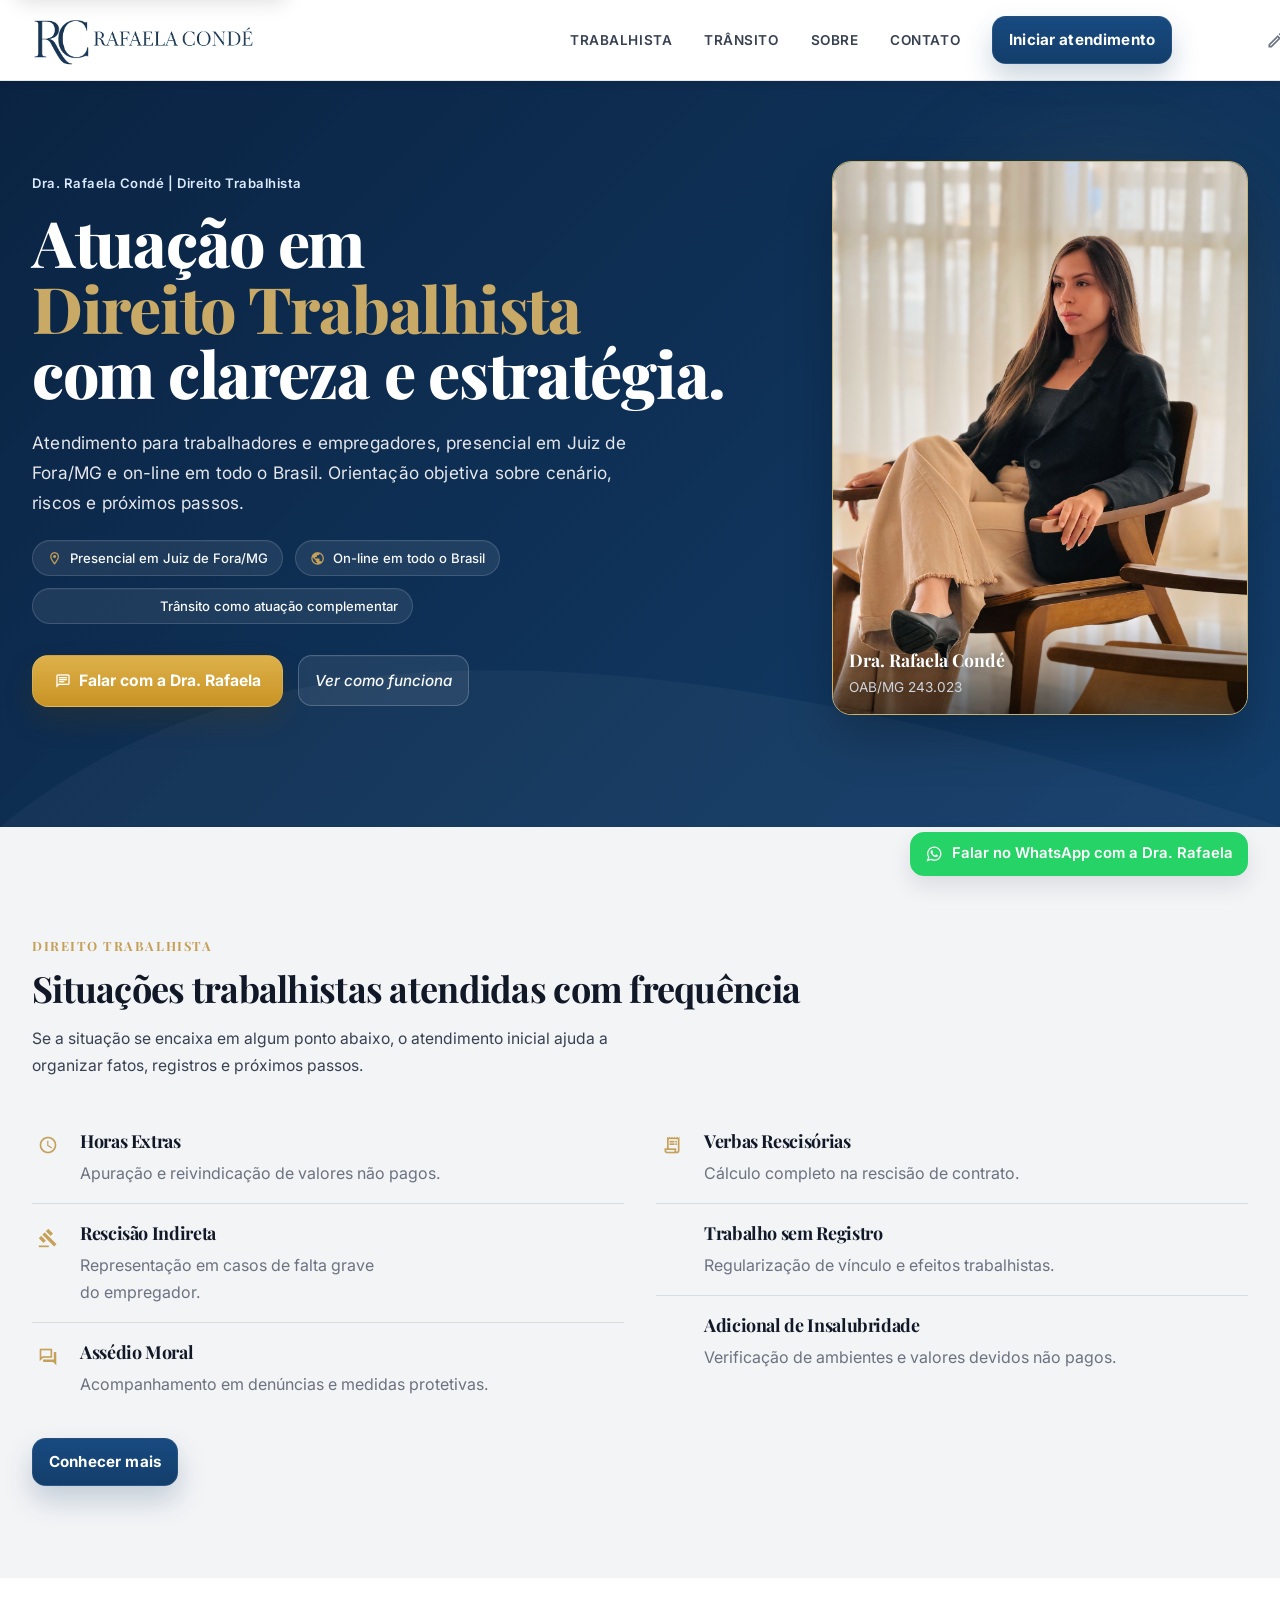
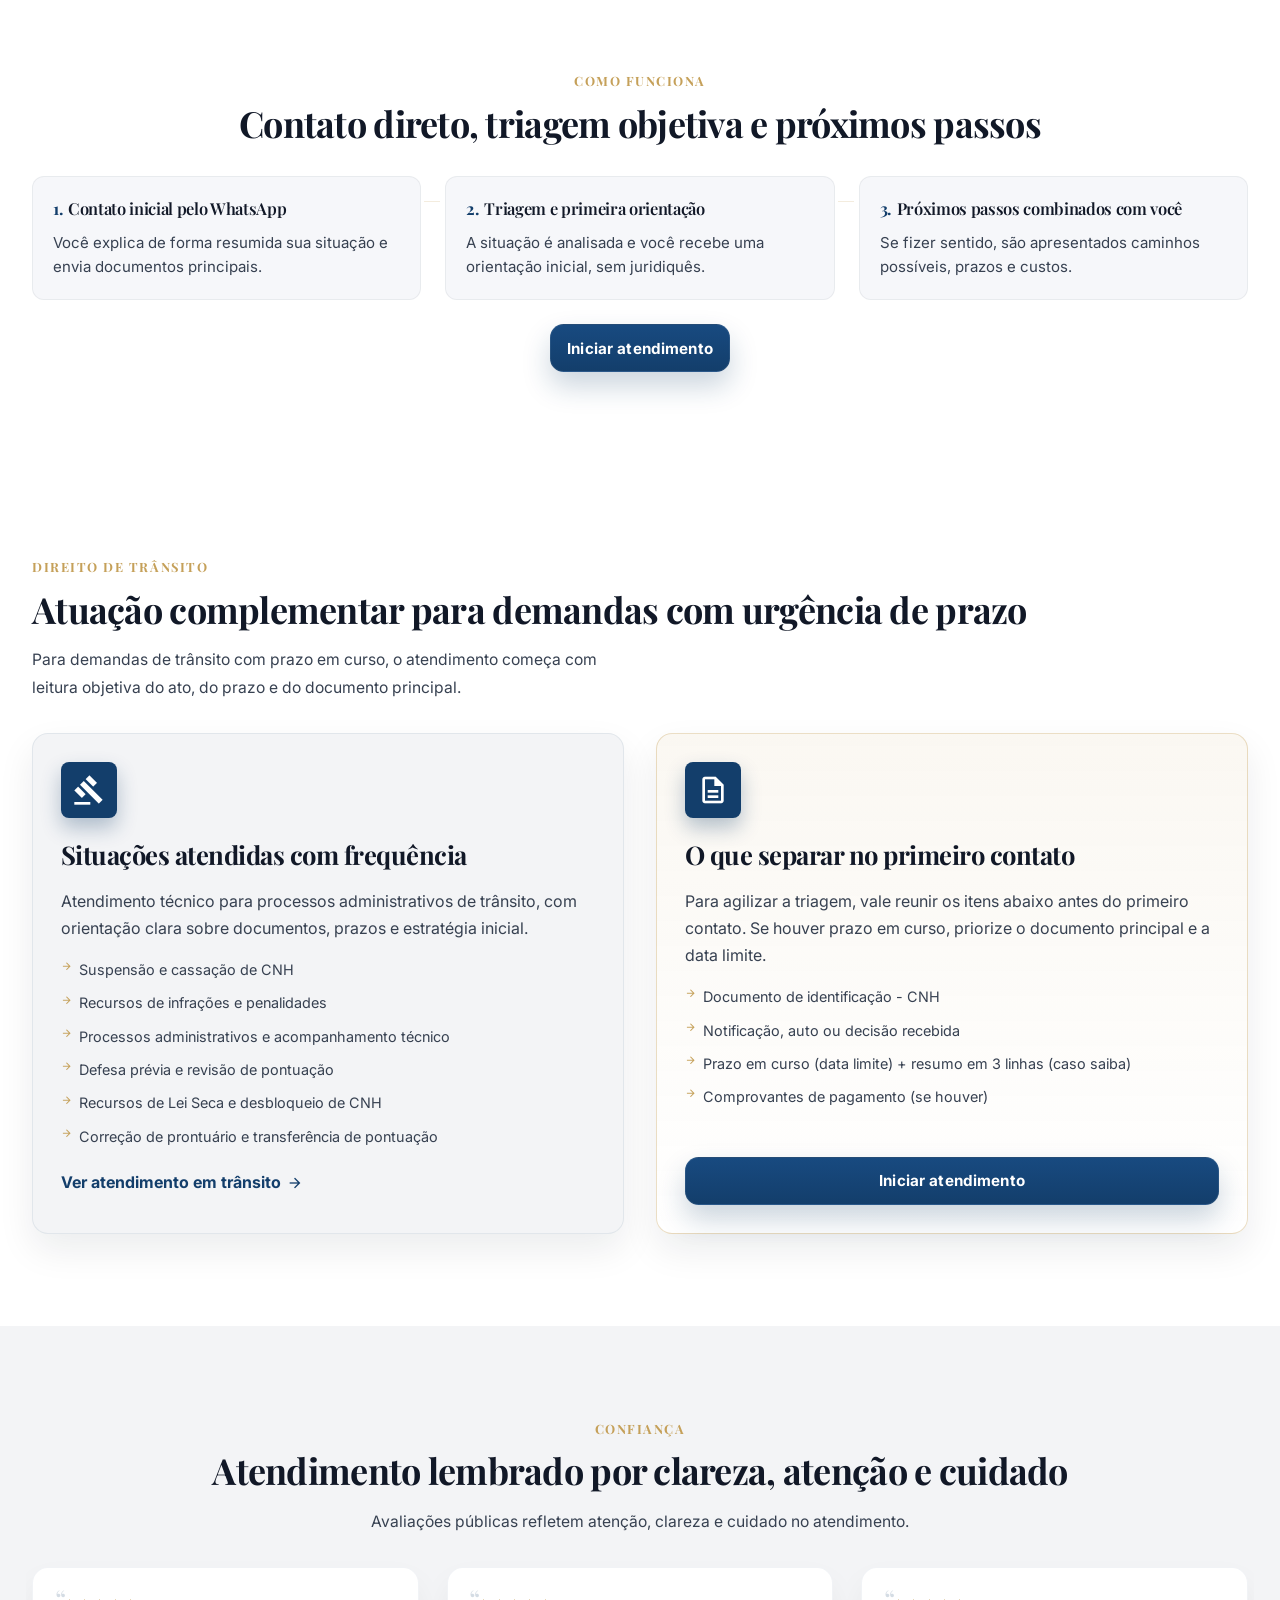
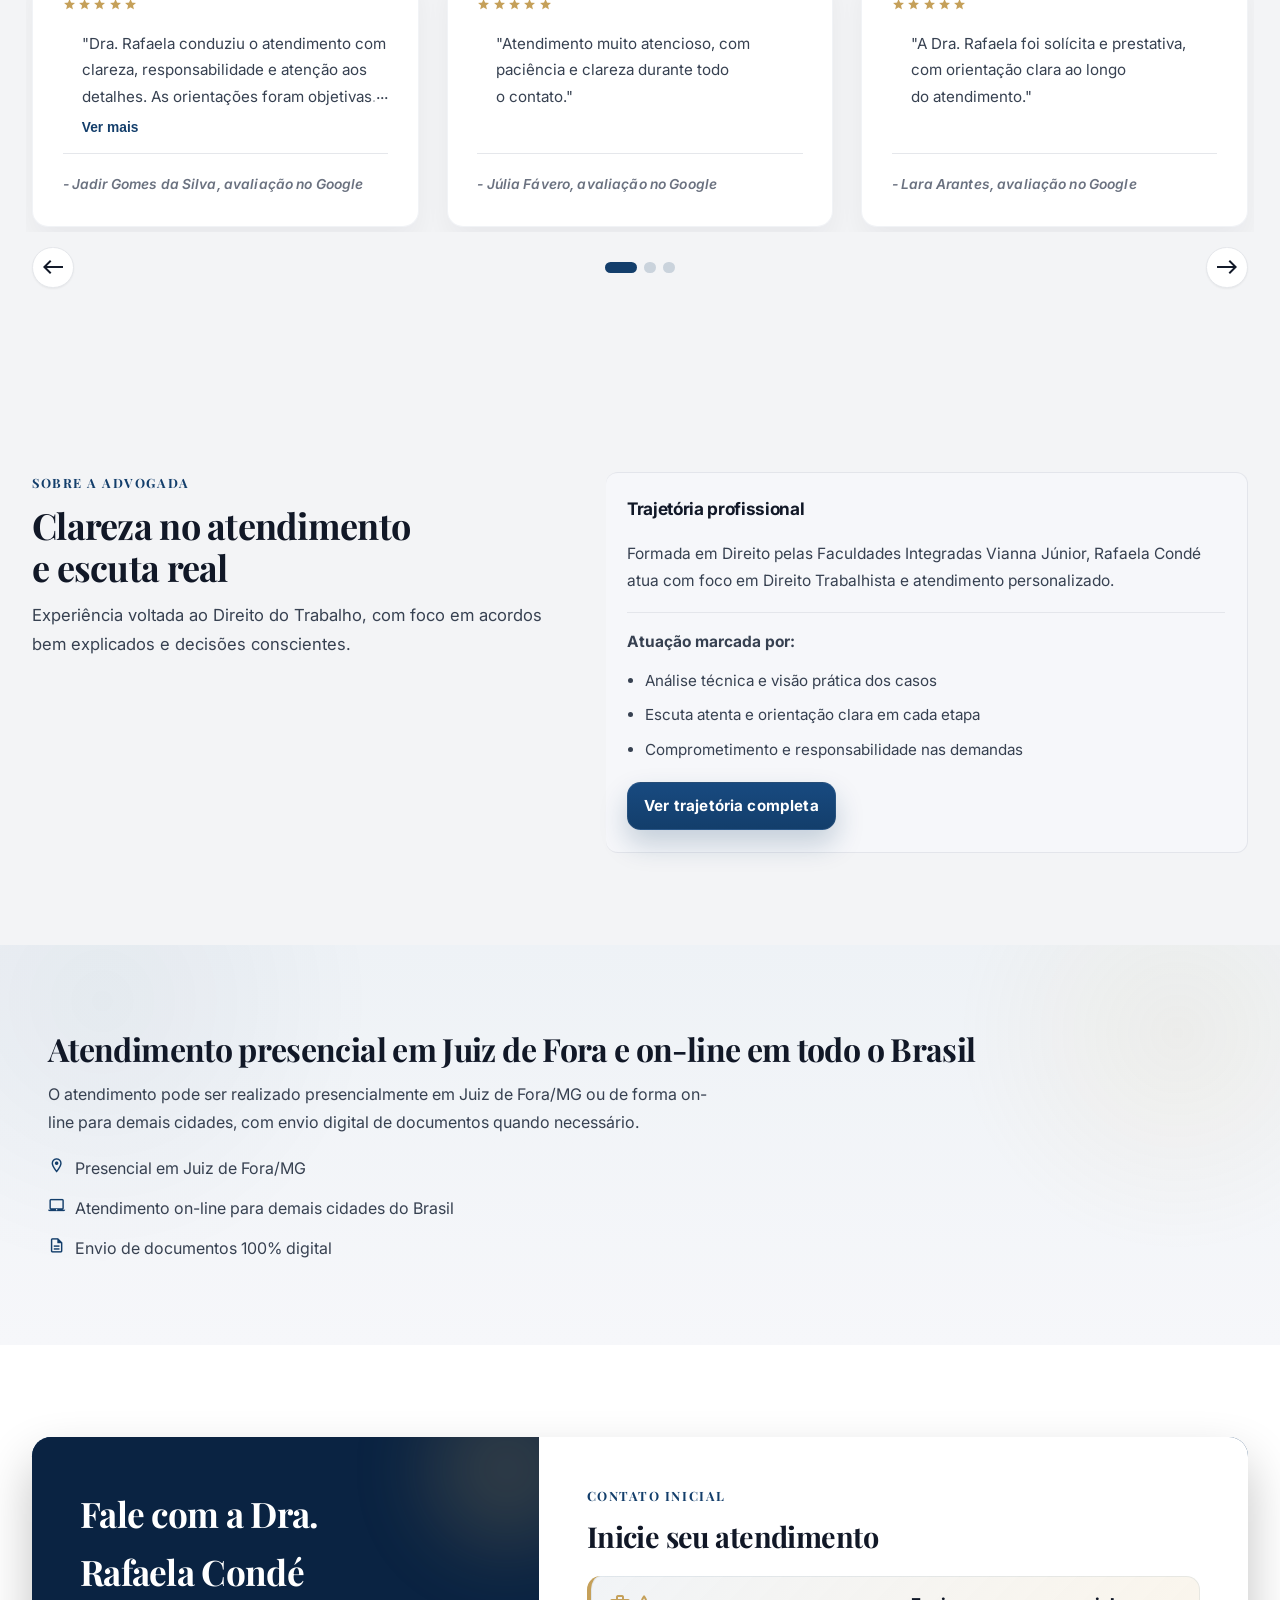
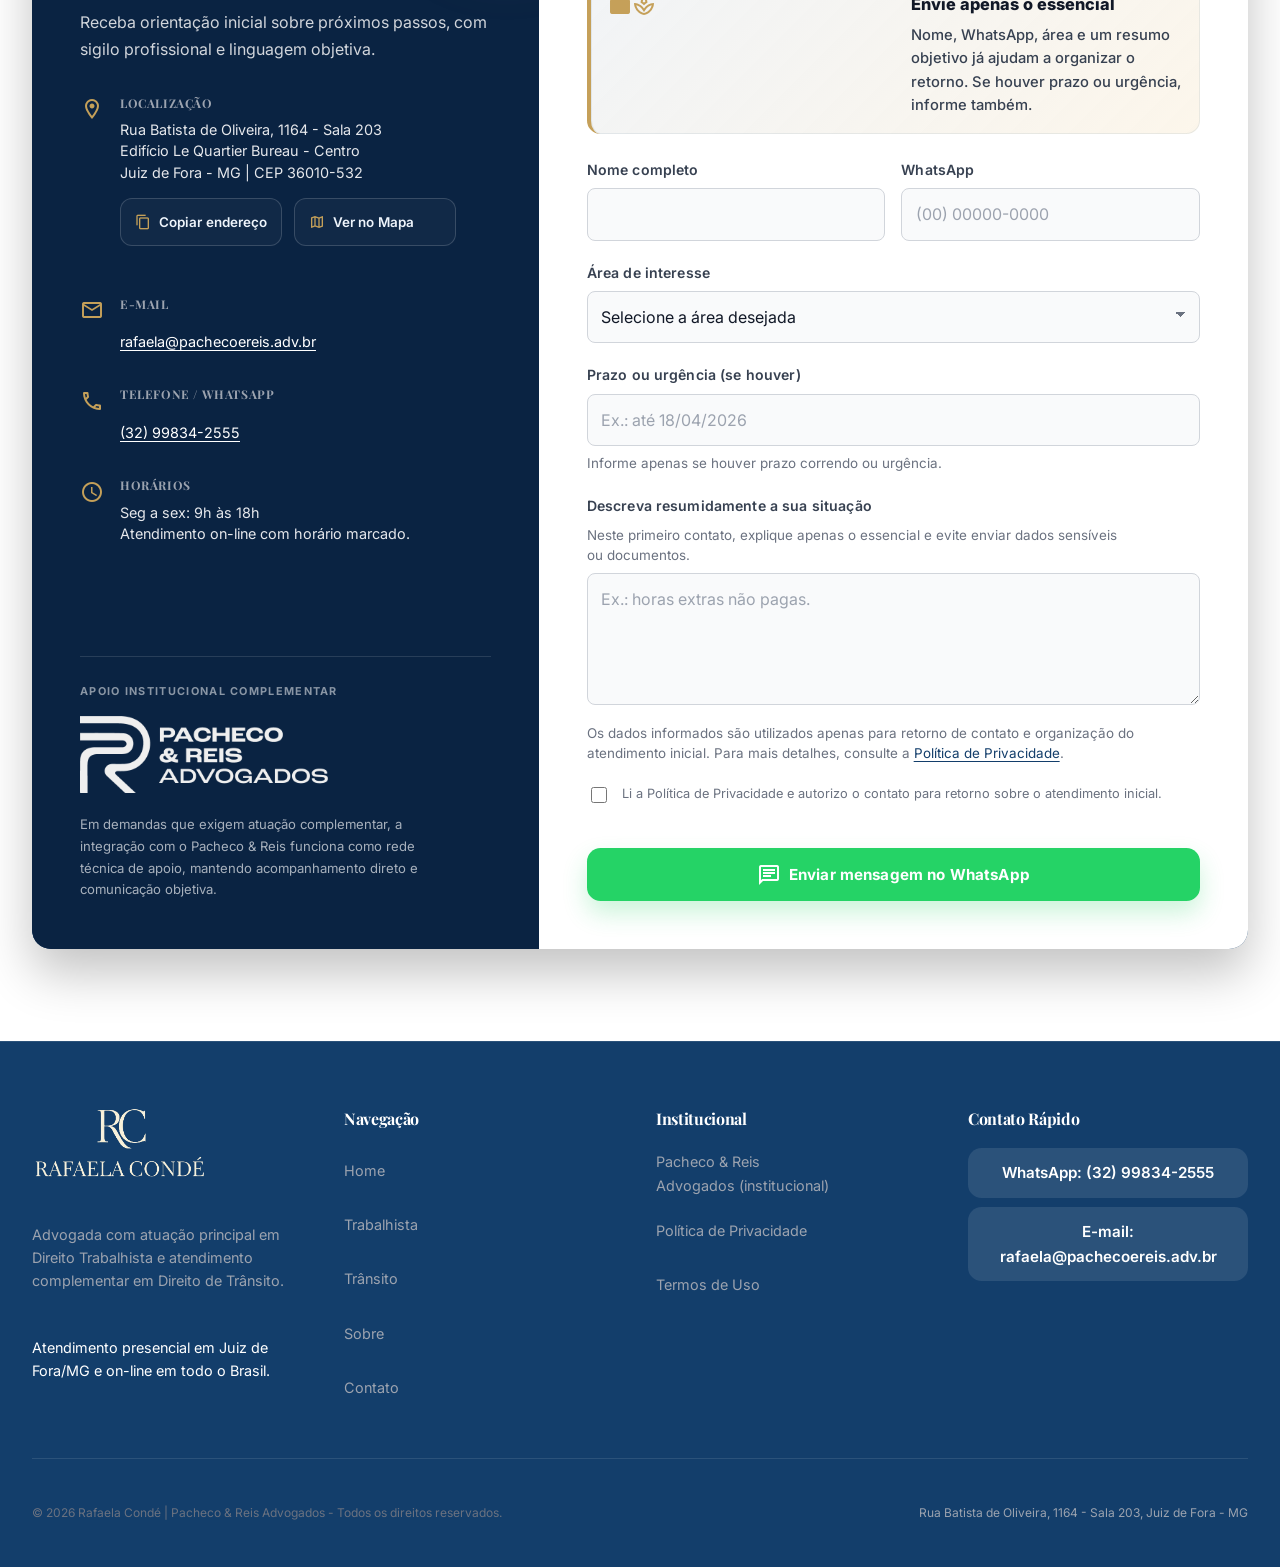
==== index.html @ 16cf9478 "refactor: move imagens para assets/images e remove arquivos/documentação obsoletos" ====
<!DOCTYPE html>
<html lang="pt-BR">
  <head>
    <meta charset="utf-8" />
    <meta content="width=device-width, initial-scale=1.0" name="viewport" />
    <meta
      name="description"
      content="Atendimento em Direito Trabalhista para trabalhadores e empresas, presencial em Juiz de Fora/MG e on-line em todo o Brasil. Atuação complementar em Direito de Trânsito."
    />
    <meta name="theme-color" content="#133E6B" />
    <link rel="canonical" href="https://rafaelaconde.adv.br/" />
    <meta
      property="og:title"
      content="Dra. Rafaela Condé | Advogada Trabalhista em Juiz de Fora/MG"
    />
    <meta
      property="og:description"
      content="Atendimento em Direito Trabalhista para trabalhadores e empresas, presencial em Juiz de Fora/MG e on-line em todo o Brasil."
    />
    <meta property="og:type" content="website" />
    <meta property="og:url" content="https://rafaelaconde.adv.br/" />
    <title>Dra. Rafaela Condé | Advogada Trabalhista em Juiz de Fora/MG</title>
    <link href="assets/images/favicon.png" rel="icon" type="image/png" />
    <link href="https://fonts.googleapis.com" rel="preconnect" />
    <link crossorigin="" href="https://fonts.gstatic.com" rel="preconnect" />
    <link
      href="https://fonts.googleapis.com/css2?family=Inter:wght@400;500;600;700;800&family=Playfair+Display:wght@600;700;800&display=swap"
      rel="stylesheet"
    />
    <link
      href="https://fonts.googleapis.com/icon?family=Material+Icons+Outlined"
      rel="stylesheet"
    />
    <link href="assets/css/styles.css?v=20260416-2" rel="stylesheet" />
    <script async src="https://www.googletagmanager.com/gtag/js?id=G-N1Q726MW35"></script>
    <script>
      window.dataLayer = window.dataLayer || [];
      function gtag() {
        dataLayer.push(arguments);
      }
      gtag("js", new Date());

      gtag("config", "G-N1Q726MW35");
    </script>
    <script type="application/ld+json">
      {
        "@context": "https://schema.org",
        "@type": "LegalService",
        "name": "Rafaela Conde Advogada",
        "image": "https://rafaelaconde.adv.br/assets/images/rafaela.JPG.jpeg",
        "url": "https://rafaelaconde.adv.br/",
        "telephone": "+55-32-99834-2555",
        "email": "rafaela@pachecoereis.adv.br",
        "address": {
          "@type": "PostalAddress",
          "streetAddress": "Rua Batista de Oliveira, 1164 - Sala 203",
          "addressLocality": "Juiz de Fora",
          "addressRegion": "MG",
          "postalCode": "36010-532",
          "addressCountry": "BR"
        },
        "areaServed": [
          {
            "@type": "City",
            "name": "Juiz de Fora"
          },
          {
            "@type": "Country",
            "name": "Brasil"
          }
        ],
        "serviceType": ["Direito Trabalhista", "Direito de Trânsito"]
      }
    </script>
  </head>
  <body id="top">
    <a class="skip-link" href="#main-content">Pular para o conteúdo principal</a>
    <header class="site-header">
      <div class="container header-inner">
        <a class="brand" href="./" aria-label="Voltar para a página inicial">
          <img
            alt=""
            aria-hidden="true"
            class="brand-logo-image logo-light"
            height="480"
            src="assets/images/min-logo-horizontal-light-rc-no-bg.png"
            width="1680"
          />
          <img
            alt=""
            aria-hidden="true"
            class="brand-logo-image logo-dark"
            height="480"
            src="assets/images/min-logo-horizontal-dark-rc-no-bg.png"
            width="1680"
          />
          <span class="sr-only">Dra. Rafaela Condé | Pacheco &amp; Reis Advogados</span>
        </a>
        <nav aria-label="Navegação principal" class="desktop-nav">
          <a class="nav-link" href="direito-trabalhista/">Trabalhista</a>
          <a class="nav-link" href="direito-de-transito/">Trânsito</a>
          <a class="nav-link" href="sobre/">Sobre</a>
          <a class="nav-link" href="#contato">Contato</a>
          <a
            class="btn btn-primary btn-sm"
            href="https://wa.me/5532998342555?text=Ol%C3%A1.%20Vi%20o%20site%20e%20gostaria%20de%20orienta%C3%A7%C3%A3o%20inicial%20sobre%20%5BTrabalhista%2FTr%C3%A2nsito%5D.%20Resumo%3A%20%5B3%20linhas%5D.%20Prazo%2Furg%C3%AAncia%3A%20%5Bse%20houver%5D."
            rel="noopener noreferrer"
            target="_blank"
          >
            Iniciar atendimento
          </a>
          <button
            aria-label="Alternar tema"
            class="theme-toggle"
            id="theme-toggle"
            type="button"
          >
            <span class="material-icons-outlined theme-icon theme-icon-dark">dark_mode</span>
            <span class="material-icons-outlined theme-icon theme-icon-light">light_mode</span>
          </button>
        </nav>
        <button
          aria-controls="mobile-nav"
          aria-expanded="false"
          aria-label="Abrir menu de navegação"
          class="mobile-nav-toggle"
          id="mobile-nav-toggle"
          type="button"
        >
          <span class="material-icons-outlined">menu</span>
        </button>
      </div>
      <nav aria-label="Navegação mobile" class="mobile-nav" id="mobile-nav">
        <a class="mobile-nav-link" href="direito-trabalhista/">Trabalhista</a>
        <a class="mobile-nav-link" href="direito-de-transito/">Trânsito</a>
        <a class="mobile-nav-link" href="sobre/">Sobre</a>
        <a class="mobile-nav-link" href="#contato">Contato</a>
        <a
          class="btn btn-primary btn-sm mobile-nav-cta"
          href="https://wa.me/5532998342555?text=Ol%C3%A1.%20Vi%20o%20site%20e%20gostaria%20de%20orienta%C3%A7%C3%A3o%20inicial%20sobre%20%5BTrabalhista%2FTr%C3%A2nsito%5D.%20Resumo%3A%20%5B3%20linhas%5D.%20Prazo%2Furg%C3%AAncia%3A%20%5Bse%20houver%5D."
          rel="noopener noreferrer"
          target="_blank"
        >
          Iniciar atendimento
        </a>
      </nav>
    </header>

    <main id="main-content">
      <section class="hero">
        <div class="hero-wave">
          <svg class="hero-wave-svg" preserveAspectRatio="none" viewBox="0 0 100 100">
            <path d="M0 100 C 20 0 50 0 100 100 Z" fill="white"></path>
          </svg>
        </div>
        <div class="container hero-content">
          <div class="hero-copy">
            <div class="hero-badge">Dra. Rafaela Condé | Direito Trabalhista</div>
            <h1 class="hero-title">
              <span class="hero-title-line">Atuação em</span>
              <span class="hero-title-line accent hero-title-keyword">Direito Trabalhista</span>
              <span class="hero-title-line">com clareza e estratégia.</span>
            </h1>
            <p class="hero-role">
              Atendimento para trabalhadores e empregadores, presencial em Juiz de Fora/MG e
              on-line em todo o Brasil. Orientação objetiva sobre cenário, riscos e próximos
              passos.
            </p>
            <div class="hero-trust-pills" aria-label="Diferenciais de atendimento">
              <span class="hero-trust-pill">
                <span class="material-icons-outlined" aria-hidden="true">location_on</span>
                <span>Presencial em Juiz de Fora/MG</span>
              </span>
              <span class="hero-trust-pill">
                <span class="material-icons-outlined" aria-hidden="true">public</span>
                <span>On-line em todo o Brasil</span>
              </span>
              <span class="hero-trust-pill">
                <span class="material-icons-outlined" aria-hidden="true">balance</span>
                <span>Trânsito como atuação complementar</span>
              </span>
            </div>
            <div class="hero-actions">
              <a
                class="btn btn-lg hero-primary-cta"
                href="https://wa.me/5532998342555?text=Ol%C3%A1.%20Vi%20o%20site%20e%20gostaria%20de%20orienta%C3%A7%C3%A3o%20inicial%20sobre%20%5BTrabalhista%2FTr%C3%A2nsito%5D.%20Resumo%3A%20%5B3%20linhas%5D.%20Prazo%2Furg%C3%AAncia%3A%20%5Bse%20houver%5D."
                rel="noopener noreferrer"
                target="_blank"
              >
                <span class="material-icons-outlined">chat</span>
                <span>Falar com a Dra. Rafaela</span>
              </a>
              <a class="hero-secondary-cta" href="#como-funciona">Ver como funciona</a>
            </div>
          </div>
          <div class="hero-media">
            <div class="hero-glow"></div>
            <div class="hero-portrait">
              <img
                alt="Retrato profissional da Dra. Rafaela Condé"
                decoding="async"
                fetchpriority="high"
                height="3480"
                src="assets/images/rafaela.JPG.jpeg"
                width="2610"
              />
              <div class="hero-portrait-overlay"></div>
              <div class="hero-caption">
                <p class="hero-caption-name">Dra. Rafaela Condé</p>
                <p class="hero-caption-role">OAB/MG 243.023</p>
              </div>
            </div>
          </div>
        </div>
      </section>

      <section class="section section-soft" id="situacoes">
        <div class="container">
          <header class="section-header section-header-left compact">
            <p class="section-kicker">Direito Trabalhista</p>
            <h2 class="section-title">Situações trabalhistas atendidas com frequência</h2>
            <p class="section-summary">
              Se a situação se encaixa em algum ponto abaixo, o atendimento inicial ajuda a
              organizar fatos, registros e próximos passos.
            </p>
          </header>
          <div
            class="topics-grid"
            data-reveal
            role="list"
            aria-label="Situações trabalhistas atendidas com frequência"
          >
            <div class="topics-col">
              <article class="topic-item topic-reveal-item" role="listitem">
                <div class="topic-icon" aria-hidden="true">
                  <span class="material-icons-outlined">schedule</span>
                </div>
                <div class="topic-body">
                  <h3 class="topic-title">Horas Extras</h3>
                  <p class="topic-desc">Apuração e reivindicação de valores não pagos.</p>
                </div>
              </article>
              <hr class="topic-divider" />
              <article class="topic-item topic-reveal-item" role="listitem">
                <div class="topic-icon" aria-hidden="true">
                  <span class="material-icons-outlined">gavel</span>
                </div>
                <div class="topic-body">
                  <h3 class="topic-title">Rescisão Indireta</h3>
                  <p class="topic-desc">
                    Representação em casos de falta grave do empregador.
                  </p>
                </div>
              </article>
              <hr class="topic-divider" />
              <article class="topic-item topic-reveal-item" role="listitem">
                <div class="topic-icon" aria-hidden="true">
                  <span class="material-icons-outlined">forum</span>
                </div>
                <div class="topic-body">
                  <h3 class="topic-title">Assédio Moral</h3>
                  <p class="topic-desc">Acompanhamento em denúncias e medidas protetivas.</p>
                </div>
              </article>
            </div>
            <div class="topics-col">
              <article class="topic-item topic-reveal-item" role="listitem">
                <div class="topic-icon" aria-hidden="true">
                  <span class="material-icons-outlined">receipt_long</span>
                </div>
                <div class="topic-body">
                  <h3 class="topic-title">Verbas Rescisórias</h3>
                  <p class="topic-desc">Cálculo completo na rescisão de contrato.</p>
                </div>
              </article>
              <hr class="topic-divider" />
              <article class="topic-item topic-reveal-item" role="listitem">
                <div class="topic-icon" aria-hidden="true">
                  <span class="material-icons-outlined">badge</span>
                </div>
                <div class="topic-body">
                  <h3 class="topic-title">Trabalho sem Registro</h3>
                  <p class="topic-desc">Regularização de vínculo e efeitos trabalhistas.</p>
                </div>
              </article>
              <hr class="topic-divider" />
              <article class="topic-item topic-reveal-item" role="listitem">
                <div class="topic-icon" aria-hidden="true">
                  <span class="material-icons-outlined">health_and_safety</span>
                </div>
                <div class="topic-body">
                  <h3 class="topic-title">Adicional de Insalubridade</h3>
                  <p class="topic-desc">
                    Verificação de ambientes e valores devidos não pagos.
                  </p>
                </div>
              </article>
            </div>
          </div>
          <div class="section-actions section-actions-left">
            <a class="btn btn-primary btn-sm" href="direito-trabalhista/#triagem-detalhada">
              Conhecer mais
            </a>
          </div>
        </div>
      </section>

      <section class="section section-contrast" id="como-funciona">
        <div class="container">
          <header class="section-header compact">
            <p class="section-kicker">Como Funciona</p>
            <h2 class="section-title">Contato direto, triagem objetiva e próximos passos</h2>
          </header>
          <div class="step-grid">
            <article class="step-card">
              <h3 class="step-card-title">
                <span class="step-card-index">1.</span>
                Contato inicial pelo WhatsApp
              </h3>
              <p class="step-card-text">
                Você explica de forma resumida sua situação e envia documentos principais.
              </p>
            </article>
            <article class="step-card">
              <h3 class="step-card-title">
                <span class="step-card-index">2.</span>
                Triagem e primeira orientação
              </h3>
              <p class="step-card-text">
                A situação é analisada e você recebe uma orientação inicial, sem juridiquês.
              </p>
            </article>
            <article class="step-card">
              <h3 class="step-card-title">
                <span class="step-card-index">3.</span>
                Próximos passos combinados com você
              </h3>
              <p class="step-card-text">
                Se fizer sentido, são apresentados caminhos possíveis, prazos e custos.
              </p>
            </article>
          </div>
          <div class="section-actions">
            <a
              class="btn btn-primary btn-sm"
              href="https://wa.me/5532998342555?text=Ol%C3%A1.%20Vi%20o%20site%20e%20gostaria%20de%20orienta%C3%A7%C3%A3o%20inicial%20sobre%20%5BTrabalhista%2FTr%C3%A2nsito%5D.%20Resumo%3A%20%5B3%20linhas%5D.%20Prazo%2Furg%C3%AAncia%3A%20%5Bse%20houver%5D."
              rel="noopener noreferrer"
              target="_blank"
            >
              Iniciar atendimento
            </a>
          </div>
        </div>
      </section>

      <section class="section services" id="transito-home">
        <div class="container">
          <header class="section-header section-header-left compact">
            <p class="section-kicker">Direito de Trânsito</p>
            <h2 class="section-title">Atuação complementar para demandas com urgência de prazo</h2>
            <p class="section-summary">
              Para demandas de trânsito com prazo em curso, o atendimento começa com leitura
              objetiva do ato, do prazo e do documento principal.
            </p>
          </header>
          <div class="service-grid" aria-label="Resumo do atendimento em Direito de Trânsito">
            <article class="service-card">
              <div class="service-icon-wrap">
                <span aria-hidden="true" class="material-icons-outlined">gavel</span>
              </div>
              <h3 class="service-title">Situações atendidas com frequência</h3>
              <p class="service-text">
                Atendimento técnico para processos administrativos de trânsito, com orientação
                clara sobre documentos, prazos e estratégia inicial.
              </p>
              <ul class="arrow-list" aria-label="Situações atendidas com frequência em trânsito">
                <li>
                  <span aria-hidden="true" class="material-icons-outlined">arrow_forward</span>
                  <span>Suspensão e cassação de CNH</span>
                </li>
                <li>
                  <span aria-hidden="true" class="material-icons-outlined">arrow_forward</span>
                  <span>Recursos de infrações e penalidades</span>
                </li>
                <li>
                  <span aria-hidden="true" class="material-icons-outlined">arrow_forward</span>
                  <span>Processos administrativos e acompanhamento técnico</span>
                </li>
                <li>
                  <span aria-hidden="true" class="material-icons-outlined">arrow_forward</span>
                  <span>Defesa prévia e revisão de pontuação</span>
                </li>
                <li>
                  <span aria-hidden="true" class="material-icons-outlined">arrow_forward</span>
                  <span>Recursos de Lei Seca e desbloqueio de CNH</span>
                </li>
                <li>
                  <span aria-hidden="true" class="material-icons-outlined">arrow_forward</span>
                  <span>Correção de prontuário e transferência de pontuação</span>
                </li>
              </ul>
              <a class="service-link" href="direito-de-transito/">
                Ver atendimento em trânsito
                <span aria-hidden="true" class="material-icons-outlined">arrow_forward</span>
              </a>
            </article>
            <article class="service-card service-card-primary">
              <div class="service-icon-wrap">
                <span aria-hidden="true" class="material-icons-outlined">description</span>
              </div>
              <h3 class="service-title">O que separar no primeiro contato</h3>
              <p class="service-text">
                Para agilizar a triagem, vale reunir os itens abaixo antes do primeiro contato. Se
                houver prazo em curso, priorize o documento principal e a data limite.
              </p>
              <ul class="arrow-list" aria-label="Documentos e informações úteis no primeiro contato">
                <li>
                  <span aria-hidden="true" class="material-icons-outlined">arrow_forward</span>
                  <span>Documento de identificação - CNH</span>
                </li>
                <li>
                  <span aria-hidden="true" class="material-icons-outlined">arrow_forward</span>
                  <span>Notificação, auto ou decisão recebida</span>
                </li>
                <li>
                  <span aria-hidden="true" class="material-icons-outlined">arrow_forward</span>
                  <span>Prazo em curso (data limite) + resumo em 3 linhas (caso saiba)</span>
                </li>
                <li>
                  <span aria-hidden="true" class="material-icons-outlined">arrow_forward</span>
                  <span>Comprovantes de pagamento (se houver)</span>
                </li>
              </ul>
              <a
                class="btn btn-primary btn-sm"
                href="https://wa.me/5532998342555?text=Ol%C3%A1.%20Vi%20a%20p%C3%A1gina%20de%20Direito%20de%20Tr%C3%A2nsito%20e%20gostaria%20de%20orienta%C3%A7%C3%A3o%20inicial.%20Documento%20principal%3A%20%5Bnotifica%C3%A7%C3%A3o%2Fauto%2Fdecis%C3%A3o%5D.%20Data%20limite%3A%20%5Bdd%2Fmm%2Faaaa%2C%20se%20houver%5D.%20Resumo%3A%20%5B3%20linhas%5D."
                rel="noopener noreferrer"
                target="_blank"
              >
                Iniciar atendimento
              </a>
            </article>
          </div>
        </div>
      </section>

      <section class="section testimonials">
        <div class="container">
          <header class="section-header compact">
            <p class="section-kicker">Confiança</p>
            <h2 class="section-title">Atendimento lembrado por clareza, atenção e cuidado</h2>
            <p class="section-summary">
              Avaliações públicas refletem atenção, clareza e cuidado no atendimento.
            </p>
          </header>
          <div aria-label="Depoimentos de clientes" class="testimonial-carousel" role="region">
            <div class="testimonial-carousel-viewport">
              <div class="testimonial-track" id="testimonial-track">
                <article class="testimonial-card">
                  <div aria-label="5 de 5 estrelas" class="stars">
                    <span class="material-icons-outlined">star</span>
                    <span class="material-icons-outlined">star</span>
                    <span class="material-icons-outlined">star</span>
                    <span class="material-icons-outlined">star</span>
                    <span class="material-icons-outlined">star</span>
                  </div>
                  <div class="testimonial-text-wrap">
                    <p class="testimonial-text">
                      "Dra. Rafaela conduziu o atendimento com clareza, responsabilidade e atenção
                      aos detalhes. As orientações foram objetivas e transmitiram segurança durante
                      todo o acompanhamento."
                    </p>
                    <button
                      aria-expanded="false"
                      class="testimonial-toggle"
                      hidden
                      type="button"
                    >
                      Ver mais
                    </button>
                  </div>
                  <p class="testimonial-author">- Jadir Gomes da Silva, avaliação no Google</p>
                </article>
                <article class="testimonial-card">
                  <div aria-label="5 de 5 estrelas" class="stars">
                    <span class="material-icons-outlined">star</span>
                    <span class="material-icons-outlined">star</span>
                    <span class="material-icons-outlined">star</span>
                    <span class="material-icons-outlined">star</span>
                    <span class="material-icons-outlined">star</span>
                  </div>
                  <div class="testimonial-text-wrap">
                    <p class="testimonial-text">
                      "Atendimento muito atencioso, com paciência e clareza durante todo o
                      contato."
                    </p>
                    <button
                      aria-expanded="false"
                      class="testimonial-toggle"
                      hidden
                      type="button"
                    >
                      Ver mais
                    </button>
                  </div>
                  <p class="testimonial-author">- Júlia Fávero, avaliação no Google</p>
                </article>
                <article class="testimonial-card">
                  <div aria-label="5 de 5 estrelas" class="stars">
                    <span class="material-icons-outlined">star</span>
                    <span class="material-icons-outlined">star</span>
                    <span class="material-icons-outlined">star</span>
                    <span class="material-icons-outlined">star</span>
                    <span class="material-icons-outlined">star</span>
                  </div>
                  <div class="testimonial-text-wrap">
                    <p class="testimonial-text">
                      "A Dra. Rafaela foi solícita e prestativa, com orientação clara ao longo do
                      atendimento."
                    </p>
                    <button
                      aria-expanded="false"
                      class="testimonial-toggle"
                      hidden
                      type="button"
                    >
                      Ver mais
                    </button>
                  </div>
                  <p class="testimonial-author">- Lara Arantes, avaliação no Google</p>
                </article>
                <article class="testimonial-card">
                  <div aria-label="5 de 5 estrelas" class="stars">
                    <span class="material-icons-outlined">star</span>
                    <span class="material-icons-outlined">star</span>
                    <span class="material-icons-outlined">star</span>
                    <span class="material-icons-outlined">star</span>
                    <span class="material-icons-outlined">star</span>
                  </div>
                  <div class="testimonial-text-wrap">
                    <p class="testimonial-text">
                      "Atendimento atencioso e organizado, conduzido com cuidado e competência."
                    </p>
                    <button
                      aria-expanded="false"
                      class="testimonial-toggle"
                      hidden
                      type="button"
                    >
                      Ver mais
                    </button>
                  </div>
                  <p class="testimonial-author">- Ricardo Bastos, avaliação no Google</p>
                </article>
                <article class="testimonial-card">
                  <div aria-label="5 de 5 estrelas" class="stars">
                    <span class="material-icons-outlined">star</span>
                    <span class="material-icons-outlined">star</span>
                    <span class="material-icons-outlined">star</span>
                    <span class="material-icons-outlined">star</span>
                    <span class="material-icons-outlined">star</span>
                  </div>
                  <div class="testimonial-text-wrap">
                    <p class="testimonial-text">
                      "Recebi orientações claras na análise do meu caso, com atendimento que
                      transmitiu credibilidade e confiança."
                    </p>
                    <button
                      aria-expanded="false"
                      class="testimonial-toggle"
                      hidden
                      type="button"
                    >
                      Ver mais
                    </button>
                  </div>
                  <p class="testimonial-author">- Leandro Henrique, avaliação no Google</p>
                </article>
                <article class="testimonial-card">
                  <div aria-label="5 de 5 estrelas" class="stars">
                    <span class="material-icons-outlined">star</span>
                    <span class="material-icons-outlined">star</span>
                    <span class="material-icons-outlined">star</span>
                    <span class="material-icons-outlined">star</span>
                    <span class="material-icons-outlined">star</span>
                  </div>
                  <div class="testimonial-text-wrap">
                    <p class="testimonial-text">
                      "A Dra. Rafaela me atendeu com atenção e explicou com clareza os próximos
                      passos da minha demanda."
                    </p>
                    <button
                      aria-expanded="false"
                      class="testimonial-toggle"
                      hidden
                      type="button"
                    >
                      Ver mais
                    </button>
                  </div>
                  <p class="testimonial-author">- Priscila Brianezi, avaliação no Google</p>
                </article>
                <article class="testimonial-card">
                  <div aria-label="5 de 5 estrelas" class="stars">
                    <span class="material-icons-outlined">star</span>
                    <span class="material-icons-outlined">star</span>
                    <span class="material-icons-outlined">star</span>
                    <span class="material-icons-outlined">star</span>
                    <span class="material-icons-outlined">star</span>
                  </div>
                  <div class="testimonial-text-wrap">
                    <p class="testimonial-text">
                      "A Dra. Rafaela me auxiliou com sensibilidade, organização e atenção durante
                      o processo, o que me deixou mais segura no atendimento."
                    </p>
                    <button
                      aria-expanded="false"
                      class="testimonial-toggle"
                      hidden
                      type="button"
                    >
                      Ver mais
                    </button>
                  </div>
                  <p class="testimonial-author">- Caroline Salgado, avaliação no Google</p>
                </article>
                <article class="testimonial-card">
                  <div aria-label="5 de 5 estrelas" class="stars">
                    <span class="material-icons-outlined">star</span>
                    <span class="material-icons-outlined">star</span>
                    <span class="material-icons-outlined">star</span>
                    <span class="material-icons-outlined">star</span>
                    <span class="material-icons-outlined">star</span>
                  </div>
                  <div class="testimonial-text-wrap">
                    <p class="testimonial-text">
                      "Atendimento atencioso e educado, com respostas claras e paciência para
                      esclarecer as dúvidas."
                    </p>
                    <button
                      aria-expanded="false"
                      class="testimonial-toggle"
                      hidden
                      type="button"
                    >
                      Ver mais
                    </button>
                  </div>
                  <p class="testimonial-author">- Vitor Souza, avaliação no Google</p>
                </article>
                <article class="testimonial-card">
                  <div aria-label="5 de 5 estrelas" class="stars">
                    <span class="material-icons-outlined">star</span>
                    <span class="material-icons-outlined">star</span>
                    <span class="material-icons-outlined">star</span>
                    <span class="material-icons-outlined">star</span>
                    <span class="material-icons-outlined">star</span>
                  </div>
                  <div class="testimonial-text-wrap">
                    <p class="testimonial-text">
                      "Dra. Rafaela foi muito atenciosa e conduziu o atendimento com bastante
                      cuidado."
                    </p>
                    <button
                      aria-expanded="false"
                      class="testimonial-toggle"
                      hidden
                      type="button"
                    >
                      Ver mais
                    </button>
                  </div>
                  <p class="testimonial-author">- Paula Fávero, avaliação no Google</p>
                </article>
              </div>
            </div>
            <div class="testimonial-carousel-footer">
              <button
                aria-controls="testimonial-track"
                aria-label="Ver depoimentos anteriores"
                class="testimonial-control"
                id="testimonial-prev"
                type="button"
              >
                <span class="material-icons-outlined">west</span>
              </button>
              <div
                aria-label="Paginação dos depoimentos"
                class="testimonial-dots"
                id="testimonial-dots"
              ></div>
              <button
                aria-controls="testimonial-track"
                aria-label="Ver próximos depoimentos"
                class="testimonial-control"
                id="testimonial-next"
                type="button"
              >
                <span class="material-icons-outlined">east</span>
              </button>
            </div>
          </div>
        </div>
      </section>

      <section class="section about about-home">
        <div class="container about-layout">
          <div class="about-content">
            <div class="about-home-copy">
              <p class="section-kicker">Sobre a Advogada</p>
              <h2 class="section-title">Clareza no atendimento e escuta real</h2>
              <p class="section-description about-home-summary">
                Experiência voltada ao Direito do Trabalho, com foco em acordos bem explicados e
                decisões conscientes.
              </p>
            </div>
            <div class="about-card-frame">
              <article class="about-card">
                <h3 class="about-card-title">Trajetória profissional</h3>
                <p>
                  Formada em Direito pelas Faculdades Integradas Vianna Júnior, Rafaela Condé atua
                  com foco em Direito Trabalhista e atendimento personalizado.
                </p>
                <div class="about-home-card-section">
                  <p class="about-home-card-label">Atuação marcada por:</p>
                  <ul class="about-home-card-list">
                    <li>Análise técnica e visão prática dos casos</li>
                    <li>Escuta atenta e orientação clara em cada etapa</li>
                    <li>Comprometimento e responsabilidade nas demandas</li>
                  </ul>
                </div>
                <a class="btn btn-primary btn-sm" href="sobre/">Ver trajetória completa</a>
              </article>
            </div>
          </div>
        </div>
      </section>

      <section class="section section-soft service-presence">
        <div class="container">
          <div class="service-presence-stack">
            <article class="service-presence-feature">
              <div class="reach-layout" data-reveal>
                <div class="reach-copy">
                  <h2 class="reach-title">
                    Atendimento presencial em Juiz de Fora e on-line em todo o Brasil
                  </h2>
                  <p class="reach-description">
                    O atendimento pode ser realizado presencialmente em Juiz de Fora/MG ou de
                    forma on-line para demais cidades, com envio digital de documentos quando
                    necessário.
                  </p>
                  <ul class="reach-list">
                    <li>
                      <span aria-hidden="true" class="material-icons-outlined">location_on</span>
                      <span>Presencial em Juiz de Fora/MG</span>
                    </li>
                    <li>
                      <span aria-hidden="true" class="material-icons-outlined">laptop_mac</span>
                      <span>Atendimento on-line para demais cidades do Brasil</span>
                    </li>
                    <li>
                      <span aria-hidden="true" class="material-icons-outlined">description</span>
                      <span>Envio de documentos 100% digital</span>
                    </li>
                  </ul>
                </div>
              </div>
            </article>

          </div>
        </div>
      </section>

      <section class="section contact" id="contato">
        <div class="container">
          <div class="contact-shell">
            <aside class="contact-info">
              <div class="contact-glow"></div>
              <div class="contact-top">
                <h2 class="contact-title">Fale com a Dra. Rafaela Condé</h2>
                <p class="contact-subtitle">
                  Receba orientação inicial sobre próximos passos, com sigilo profissional e
                  linguagem objetiva.
                </p>
                <div class="contact-blocks">
                  <div class="contact-block">
                    <span class="material-icons-outlined">location_on</span>
                    <div class="contact-block-body">
                      <h3 class="contact-label">Localização</h3>
                      <p class="contact-value contact-address" id="office-address">
                        Rua Batista de Oliveira, 1164 - Sala 203<br />
                        Edifício Le Quartier Bureau - Centro<br />
                        Juiz de Fora - MG | CEP 36010-532
                      </p>
                      <div class="contact-address-actions">
                        <button
                          aria-describedby="copy-address-status"
                          class="btn btn-contact-utility"
                          id="copy-address-button"
                          type="button"
                        >
                          <span aria-hidden="true" class="material-icons-outlined">content_copy</span>
                          <span class="contact-address-action-label">Copiar endereço</span>
                        </button>
                        <a
                          class="btn btn-contact-utility"
                          href="https://maps.app.goo.gl/h1v63NEddZN15oSf8"
                          rel="noopener noreferrer"
                          target="_blank"
                        >
                          <span aria-hidden="true" class="material-icons-outlined">map</span>
                          <span class="contact-address-action-label">Ver no Mapa</span>
                        </a>
                      </div>
                      <p aria-live="polite" class="contact-address-status" id="copy-address-status"></p>
                    </div>
                  </div>
                  <div class="contact-block">
                    <span class="material-icons-outlined">email</span>
                    <div class="contact-block-body">
                      <h3 class="contact-label">E-mail</h3>
                      <p class="contact-value">
                        <a class="contact-link" href="mailto:rafaela@pachecoereis.adv.br">
                          rafaela@pachecoereis.adv.br
                        </a>
                      </p>
                    </div>
                  </div>
                  <div class="contact-block">
                    <span class="material-icons-outlined">phone</span>
                    <div class="contact-block-body">
                      <h3 class="contact-label">Telefone / WhatsApp</h3>
                      <p class="contact-value">
                        <a
                          class="contact-link"
                          href="https://wa.me/5532998342555?text=Ol%C3%A1.%20Vi%20o%20site%20e%20gostaria%20de%20orienta%C3%A7%C3%A3o%20inicial%20sobre%20%5BTrabalhista%2FTr%C3%A2nsito%5D.%20Resumo%3A%20%5B3%20linhas%5D.%20Prazo%2Furg%C3%AAncia%3A%20%5Bse%20houver%5D."
                          rel="noopener noreferrer"
                          target="_blank"
                        >
                          (32) 99834-2555
                        </a>
                      </p>
                    </div>
                  </div>
                  <div class="contact-block">
                    <span class="material-icons-outlined">schedule</span>
                    <div class="contact-block-body">
                      <h3 class="contact-label">Horários</h3>
                      <p class="contact-value">
                        Seg a sex: 9h às 18h<br />
                        Atendimento on-line com horário marcado.
                      </p>
                    </div>
                  </div>
                </div>
              </div>
              <div class="contact-social">
                <p class="social-label">Apoio institucional complementar</p>
                <a
                  class="contact-social-brand"
                  href="https://pachecoereis.adv.br/"
                  rel="noopener noreferrer"
                  target="_blank"
                >
                  <img
                    alt="Pacheco &amp; Reis Advogados"
                    class="contact-social-logo"
                    height="420"
                    src="assets/images/pr-Azul-e-branco-1.png"
                    width="1440"
                  />
                </a>
                <p class="contact-social-text">
                  Em demandas que exigem atuação complementar, a integração com o Pacheco &amp;
                  Reis funciona como rede técnica de apoio, mantendo acompanhamento direto e
                  comunicação objetiva.
                </p>
              </div>
            </aside>
            <div class="contact-form-panel">
              <div class="contact-panel-copy">
                <p class="section-kicker">Contato inicial</p>
                <h3 class="contact-panel-title">Inicie seu atendimento</h3>
                <div class="contact-panel-callout">
                  <span class="material-icons-outlined contact-panel-callout-icon">
                    workspace_premium
                  </span>
                  <div class="contact-panel-callout-copy">
                    <p class="contact-panel-callout-text">Envie apenas o essencial</p>
                    <p class="contact-panel-callout-support">
                      Nome, WhatsApp, área e um resumo objetivo já ajudam a organizar o retorno. Se
                      houver prazo ou urgência, informe também.
                    </p>
                  </div>
                </div>
              </div>
              <form action="#" class="contact-form" id="contact-form" novalidate>
                <div class="form-grid">
                  <div class="form-field">
                    <label class="form-label" for="nome">Nome completo</label>
                    <input
                      aria-describedby="nome-error"
                      class="form-input"
                      autocomplete="name"
                      id="nome"
                      name="nome"
                      required
                      type="text"
                    />
                    <p class="form-error" hidden id="nome-error"></p>
                  </div>
                  <div class="form-field">
                    <label class="form-label" for="telefone">WhatsApp</label>
                    <input
                      aria-describedby="telefone-error"
                      class="form-input"
                      autocomplete="tel"
                      id="telefone"
                      inputmode="tel"
                      maxlength="15"
                      name="telefone"
                      placeholder="(00) 00000-0000"
                      required
                      type="tel"
                    />
                    <p class="form-error" hidden id="telefone-error"></p>
                  </div>
                </div>
                <div class="form-field">
                  <label class="form-label" for="area">Área de interesse</label>
                  <select aria-describedby="area-error" class="form-input" id="area" name="area" required>
                    <option value="">Selecione a área desejada</option>
                    <option value="Direito Trabalhista">Direito Trabalhista</option>
                    <option value="Direito de Trânsito">Direito de Trânsito</option>
                    <option value="Outra área">Outra área</option>
                  </select>
                  <p class="form-error" hidden id="area-error"></p>
                </div>
                <div class="form-field">
                  <label class="form-label" for="prazo">Prazo ou urgência (se houver)</label>
                  <input
                    aria-describedby="prazo-help"
                    class="form-input"
                    id="prazo"
                    name="prazo"
                    placeholder="Ex.: até 18/04/2026"
                    type="text"
                  />
                  <p class="form-help" id="prazo-help">Informe apenas se houver prazo correndo ou urgência.</p>
                </div>
                <div class="form-field">
                  <label class="form-label" for="mensagem">
                    Descreva resumidamente a sua situação
                  </label>
                  <p class="form-help" id="mensagem-help">
                    Neste primeiro contato, explique apenas o essencial e evite enviar dados
                    sensíveis ou documentos.
                  </p>
                  <textarea
                    class="form-input"
                    aria-describedby="mensagem-help mensagem-error"
                    id="mensagem"
                    name="mensagem"
                    placeholder="Ex.: horas extras não pagas."
                    required
                    rows="4"
                  ></textarea>
                  <p class="form-error" hidden id="mensagem-error"></p>
                </div>
                <p class="form-privacy-note">
                  Os dados informados são utilizados apenas para retorno de contato e organização
                  do atendimento inicial. Para mais detalhes, consulte a
                  <a href="politica-de-privacidade/">Política de Privacidade</a>.
                </p>
                <label class="form-check" for="terms">
                  <input
                    aria-describedby="terms-error"
                    class="check-input"
                    id="terms"
                    required
                    type="checkbox"
                  />
                  <span>
                    Li a Política de Privacidade e autorizo o contato para retorno sobre o
                    atendimento inicial.
                  </span>
                </label>
                <p class="form-error form-error-checkbox" hidden id="terms-error"></p>
                <p aria-live="polite" class="form-feedback" hidden id="form-feedback"></p>
                <button class="btn btn-submit" type="submit">
                  <span class="material-icons-outlined">chat</span>
                  <span>Enviar mensagem no WhatsApp</span>
                </button>
              </form>
            </div>
          </div>
        </div>
      </section>
    </main>

    <footer class="site-footer">
      <div class="container">
        <div class="footer-grid">
          <div class="footer-brand">
            <div class="footer-brand-logo">
              <img
                alt=""
                aria-hidden="true"
                class="footer-logo-image"
                height="960"
                src="assets/images/min-logo-center-dark-rc-no-bg.png"
                width="960"
              />
              <span class="sr-only">Rafaela Condé | Pacheco &amp; Reis Advogados</span>
            </div>
            <p class="footer-text">
              Advogada com atuação principal em Direito Trabalhista e atendimento complementar em
              Direito de Trânsito.
            </p>
            <p class="footer-support">
              Atendimento presencial em Juiz de Fora/MG e on-line em todo o Brasil.
            </p>
          </div>
          <div class="footer-column">
            <h3 class="footer-title">Navegação</h3>
            <ul class="footer-list">
              <li><a class="footer-link" href="./">Home</a></li>
              <li><a class="footer-link" href="direito-trabalhista/">Trabalhista</a></li>
              <li><a class="footer-link" href="direito-de-transito/">Trânsito</a></li>
              <li><a class="footer-link" href="sobre/">Sobre</a></li>
              <li><a class="footer-link" href="#contato">Contato</a></li>
            </ul>
          </div>
          <div class="footer-column">
            <h3 class="footer-title">Institucional</h3>
            <ul class="footer-list">
              <li>
                <a
                  class="footer-link"
                  href="https://pachecoereis.adv.br/"
                  rel="noopener noreferrer"
                  target="_blank"
                >
                  Pacheco &amp; Reis Advogados (institucional)
                </a>
              </li>
              <li><a class="footer-link" href="politica-de-privacidade/">Política de Privacidade</a></li>
              <li><a class="footer-link" href="termos-de-uso/">Termos de Uso</a></li>
            </ul>
          </div>
          <div class="footer-column">
            <h3 class="footer-title">Contato Rápido</h3>
            <a
              class="footer-cta"
              href="https://wa.me/5532998342555?text=Ol%C3%A1.%20Vi%20o%20site%20e%20gostaria%20de%20orienta%C3%A7%C3%A3o%20inicial%20sobre%20%5BTrabalhista%2FTr%C3%A2nsito%5D.%20Resumo%3A%20%5B3%20linhas%5D.%20Prazo%2Furg%C3%AAncia%3A%20%5Bse%20houver%5D."
              rel="noopener noreferrer"
              target="_blank"
            >
              WhatsApp: (32) 99834-2555
            </a>
            <a class="footer-cta" href="mailto:rafaela@pachecoereis.adv.br">
              E-mail: rafaela@pachecoereis.adv.br
            </a>
          </div>
        </div>
        <div class="footer-bottom">
          <p>© 2026 Rafaela Condé | Pacheco &amp; Reis Advogados - Todos os direitos reservados.</p>
          <div class="footer-meta">
            <span>Rua Batista de Oliveira, 1164 - Sala 203, Juiz de Fora - MG</span>
          </div>
        </div>
      </div>
    </footer>

    <a
      aria-label="Falar no WhatsApp com a Dra. Rafaela"
      class="mobile-whatsapp-cta"
      href="https://wa.me/5532998342555?text=Ol%C3%A1.%20Vi%20o%20site%20e%20gostaria%20de%20orienta%C3%A7%C3%A3o%20inicial%20sobre%20%5BTrabalhista%2FTr%C3%A2nsito%5D.%20Resumo%3A%20%5B3%20linhas%5D.%20Prazo%2Furg%C3%AAncia%3A%20%5Bse%20houver%5D."
      rel="noopener noreferrer"
      target="_blank"
    >
      <svg
        aria-hidden="true"
        class="mobile-whatsapp-cta-icon"
        fill="none"
        viewBox="0 0 24 24"
      >
        <path
          d="M19.11 4.89A9.43 9.43 0 0 0 12.39 2C7.13 2 2.86 6.27 2.86 11.53c0 1.68.44 3.33 1.28 4.78L2 22l5.86-2.09a9.5 9.5 0 0 0 4.53 1.15h.01c5.26 0 9.53-4.27 9.53-9.53 0-2.55-.99-4.94-2.82-6.64Zm-6.72 14.56h-.01a7.9 7.9 0 0 1-4.02-1.1l-.29-.17-3.48 1.24 1.27-3.39-.19-.31a7.87 7.87 0 0 1-1.22-4.19c0-4.35 3.54-7.89 7.9-7.89 2.11 0 4.09.82 5.58 2.31a7.82 7.82 0 0 1 2.31 5.58c0 4.35-3.54 7.89-7.85 7.89Zm4.33-5.91c-.24-.12-1.43-.7-1.65-.78-.22-.08-.38-.12-.54.12-.16.23-.62.77-.76.93-.14.16-.29.18-.53.06-.24-.12-1.02-.37-1.94-1.19-.72-.64-1.2-1.43-1.34-1.67-.14-.24-.01-.37.11-.49.11-.11.24-.29.36-.43.12-.14.16-.24.24-.39.08-.16.04-.31-.02-.43-.06-.12-.54-1.31-.74-1.79-.19-.46-.39-.4-.54-.4h-.46c-.16 0-.43.06-.65.31-.22.24-.85.83-.85 2.02s.87 2.34.99 2.5c.12.16 1.69 2.58 4.1 3.61.57.25 1.02.39 1.37.5.58.19 1.1.16 1.52.1.46-.07 1.43-.58 1.63-1.15.2-.57.2-1.05.14-1.15-.05-.1-.21-.16-.45-.27Z"
          fill="currentColor"
        />
      </svg>
      <span class="mobile-whatsapp-cta-label">Falar no WhatsApp com a Dra. Rafaela</span>
    </a>

    <script src="assets/js/main.js?v=20260416-1"></script>
  </body>
</html>
---- assets/css/styles.css ----
:root {
  --font-sans: "Inter", sans-serif;
  --font-display: "Playfair Display", serif;
  --color-primary: #133e6b;
  --color-secondary: #0ea5e9;
  --color-accent: #c5a059;
  --color-accent-hero: #c8a965;
  --color-bg: #f3f4f6;
  --color-surface: #ffffff;
  --color-surface-alt: #ffffff;
  --color-text: #374151;
  --color-text-soft: #6b7280;
  --color-text-strong: #111827;
  --color-border: #e5e7eb;
  --color-header-bg: rgba(255, 255, 255, 0.95);
  --color-hero-from: #0a2342;
  --color-hero-to: #133e6b;
  --color-footer: #133e6b;
  --shadow-sm: 0 1px 2px rgba(0, 0, 0, 0.05);
  --shadow-md: 0 4px 6px rgba(0, 0, 0, 0.08);
  --shadow-lg: 0 10px 20px rgba(0, 0, 0, 0.12);
  --shadow-xl: 0 24px 50px rgba(0, 0, 0, 0.24);
  --space-1: 0.5rem;
  --space-2: 1rem;
  --space-3: 1.5rem;
  --space-4: 2rem;
  --space-5: 3rem;
  --space-6: 4rem;
  --radius-sm: 0.5rem;
  --radius-md: 0.85rem;
  --radius-lg: 1rem;
  --radius-pill: 999px;
  --measure-reading: 38rem;
  --measure-reading-wide: 44rem;
  --focus-outline: 3px solid rgba(197, 160, 89, 0.9);
  --transition-fast: 180ms ease;
  --transition-base: 240ms ease;
}

html.dark {
  --color-bg: #0f172a;
  --color-surface: #1e293b;
  --color-surface-alt: #111827;
  --color-text: #e5e7eb;
  --color-text-soft: #9ca3af;
  --color-text-strong: #ffffff;
  --color-border: #374151;
  --color-header-bg: rgba(15, 23, 42, 0.95);
}

.sr-only {
  position: absolute;
  width: 1px;
  height: 1px;
  padding: 0;
  margin: -1px;
  overflow: hidden;
  clip: rect(0, 0, 0, 0);
  white-space: nowrap;
  border: 0;
}

.skip-link {
  position: absolute;
  top: 0.75rem;
  left: 1rem;
  z-index: 120;
  padding: 0.7rem 1rem;
  border-radius: var(--radius-sm);
  background: var(--color-primary);
  color: #ffffff;
  font-weight: 700;
  box-shadow: var(--shadow-lg);
  transform: translateY(-140%);
  transition: transform var(--transition-fast);
}

.skip-link:focus-visible {
  transform: translateY(0);
}

*,
*::before,
*::after {
  box-sizing: border-box;
}

html {
  scroll-behavior: smooth;
  scroll-padding-top: 6.5rem;
}

body {
  margin: 0;
  font-family: var(--font-sans);
  background: var(--color-bg);
  color: var(--color-text);
  line-height: 1.65;
  padding-bottom: 5.5rem;
  text-rendering: optimizeLegibility;
  transition: background-color 0.3s ease, color 0.3s ease;
}

a {
  color: inherit;
  text-decoration: none;
}

img,
svg {
  display: block;
  max-width: 100%;
}

.container {
  width: min(1280px, calc(100% - 2rem));
  margin-inline: auto;
}

.section {
  padding: var(--space-5) 0;
}

#situacoes.section {
  padding-top: calc(var(--space-5) + 0.75rem);
}

main {
  overflow: clip;
}

section[id] {
  scroll-margin-top: 6.5rem;
}

h1,
h2,
h3,
.hero-title,
.page-hero-title,
.section-title,
.services-partnership-title,
.cta-band-title,
.contact-title {
  text-wrap: balance;
  letter-spacing: -0.02em;
}

p,
li,
label {
  text-wrap: pretty;
}

a:focus-visible,
button:focus-visible,
input:focus-visible,
textarea:focus-visible,
select:focus-visible,
summary:focus-visible {
  outline: var(--focus-outline);
  outline-offset: 3px;
}

.site-header {
  position: sticky;
  top: 0;
  z-index: 50;
  background: var(--color-header-bg);
  border-bottom: 1px solid var(--color-border);
  backdrop-filter: blur(8px);
  box-shadow: var(--shadow-md);
}

.header-inner {
  min-height: 5rem;
  display: flex;
  align-items: center;
  justify-content: space-between;
  gap: 1rem;
}

.brand {
  display: flex;
  align-items: center;
}

.brand-logo-image {
  display: block;
  width: clamp(9rem, 24vw, 14rem);
  height: auto;
}

.logo-light {
  display: block;
}

.logo-dark {
  display: none;
}

html.dark .logo-light {
  display: none;
}

html.dark .logo-dark {
  display: block;
}

.desktop-nav {
  display: none;
  align-items: center;
  gap: 2rem;
}

.mobile-nav {
  display: none;
  width: min(1280px, calc(100% - 2rem));
  margin: 0 auto;
  padding: 0 0 1rem;
}

.mobile-nav.is-open {
  display: grid;
  gap: 0.75rem;
}

.mobile-nav-link {
  display: flex;
  align-items: center;
  min-height: 2.75rem;
  padding: 0.25rem 0.15rem;
  font-size: 0.95rem;
  font-weight: 600;
  color: var(--color-text);
  transition: color var(--transition-fast), background-color var(--transition-fast);
}

.mobile-nav-cta {
  width: 100%;
}

.nav-link {
  display: inline-flex;
  align-items: center;
  min-height: 2.75rem;
  font-size: 0.85rem;
  text-transform: uppercase;
  letter-spacing: 0.04em;
  font-weight: 600;
  color: var(--color-text);
  transition: color var(--transition-fast);
}

.nav-link:hover {
  color: var(--color-primary);
}

.btn {
  border: 0;
  border-radius: var(--radius-md);
  font-family: inherit;
  font-weight: 700;
  cursor: pointer;
  display: inline-flex;
  align-items: center;
  justify-content: center;
  min-height: 3rem;
  padding: 0.75rem 1rem;
  gap: 0.5rem;
  font-size: 0.95rem;
  line-height: 1.15;
  text-align: center;
  letter-spacing: 0.01em;
  transition:
    transform var(--transition-fast),
    box-shadow var(--transition-fast),
    background-color var(--transition-fast),
    border-color var(--transition-fast),
    color var(--transition-fast),
    filter var(--transition-fast);
}

.btn-sm {
  min-height: 3rem;
  padding: 0.75rem 1rem;
  font-size: 0.95rem;
}

.btn-lg {
  min-height: 3rem;
  padding: 0.75rem 1rem;
  font-size: 0.95rem;
}

.btn-primary {
  background: linear-gradient(180deg, #184a80, #133e6b);
  color: #ffffff;
  border: 1px solid rgba(255, 255, 255, 0.08);
  box-shadow: 0 14px 28px rgba(19, 62, 107, 0.22);
}

.btn-primary:hover {
  transform: translateY(-2px);
  box-shadow: 0 18px 32px rgba(19, 62, 107, 0.26);
  filter: brightness(0.99);
}

.btn-accent {
  background: var(--color-accent);
  color: #ffffff;
  box-shadow: var(--shadow-lg);
}

.btn-accent:hover {
  background: #ca8a04;
  transform: translateY(-3px);
}

.btn-outline-light {
  border: 1px solid #ffffff;
  color: #ffffff;
  background: transparent;
}

.btn-outline-light:hover {
  background: #ffffff;
  color: var(--color-primary);
}

.theme-toggle {
  width: 2.75rem;
  height: 2.75rem;
  border: 0;
  border-radius: 999px;
  background: transparent;
  color: var(--color-text-soft);
  display: inline-flex;
  align-items: center;
  justify-content: center;
  cursor: pointer;
}

.theme-toggle:hover {
  background: rgba(107, 114, 128, 0.12);
}

.theme-icon {
  font-size: 1.25rem;
}

.theme-icon-light {
  display: none;
}

html.dark .theme-icon-dark {
  display: none;
}

html.dark .theme-icon-light {
  display: inline-block;
}

.mobile-nav-toggle {
  width: 2.75rem;
  height: 2.75rem;
  border: 0;
  background: transparent;
  color: var(--color-text);
  display: inline-flex;
  align-items: center;
  justify-content: center;
  border-radius: 0.5rem;
  cursor: pointer;
}

.mobile-nav-toggle .material-icons-outlined {
  font-size: 2rem;
}

.hero {
  position: relative;
  overflow: hidden;
  background: linear-gradient(135deg, var(--color-hero-from), var(--color-hero-to));
}

.hero .container {
  width: min(1280px, calc(100% - 3rem));
}

.hero-wave {
  position: absolute;
  inset: auto 0 0;
  height: 28%;
  opacity: 0.03;
  pointer-events: none;
}

html.dark .hero-wave {
  opacity: 0.06;
}

.hero-wave-svg {
  width: 100%;
  height: 100%;
}

.hero-content {
  position: relative;
  z-index: 1;
  display: flex;
  flex-direction: column;
  align-items: flex-start;
  gap: 2.5rem;
  padding: 3.25rem 0 5.25rem;
}

.hero-copy {
  width: 100%;
  text-align: left;
}

.hero-badge {
  display: inline-block;
  padding: 0.2rem 0;
  color: #dbeafe;
  font-size: 0.82rem;
  font-weight: 600;
  letter-spacing: 0.04em;
  text-transform: none;
}

.hero-role {
  margin: 1.35rem 0 0;
  max-width: var(--measure-reading);
  color: #e5e7eb;
  font-size: clamp(1rem, 2vw, 1.08rem);
  font-weight: 400;
  letter-spacing: 0.01em;
  line-height: 1.75;
}

.hero-role strong {
  font-weight: 700;
}

.hero-title {
  margin: 0.65rem 0 0;
  font-family: var(--font-display);
  font-size: clamp(2.2rem, 8vw, 3.3rem);
  line-height: 1.03;
  color: #ffffff;
  font-weight: 800;
  width: min(100%, 18ch);
  max-width: 18ch;
}

.hero-title-line {
  display: block;
}

.hero-title .accent {
  color: var(--color-accent-hero);
}

.hero-title-keyword {
  position: relative;
  display: block;
  white-space: nowrap;
  text-decoration: underline;
  text-decoration-color: transparent;
  text-decoration-thickness: 0.08em;
  text-underline-offset: 0.14em;
  transition: all 0.3s ease-in-out;
}

.hero-title-keyword:hover {
  text-decoration-color: rgba(203, 178, 106, 0.95);
}

.hero-description {
  margin: 0 auto;
  max-width: 34rem;
  color: #e5e7eb;
  font-size: 1.1rem;
  line-height: 1.68;
}

.hero-trust-pills {
  margin: 1.35rem 0 0;
  max-width: var(--measure-reading-wide);
  display: flex;
  flex-wrap: wrap;
  justify-content: flex-start;
  gap: 0.75rem;
}

.hero-trust-pill {
  display: inline-flex;
  align-items: center;
  gap: 0.45rem;
  padding: 0.55rem 0.9rem;
  border-radius: var(--radius-pill);
  border: 1px solid rgba(255, 255, 255, 0.14);
  background: rgba(255, 255, 255, 0.08);
  color: #f8fafc;
  font-size: 0.82rem;
  line-height: 1.25;
  font-weight: 500;
  box-shadow: inset 0 1px 0 rgba(255, 255, 255, 0.04);
}

.hero-trust-pill .material-icons-outlined {
  font-size: 0.95rem;
  color: var(--color-accent);
}

.hero-microcopy {
  margin: 1rem 0 0;
  max-width: var(--measure-reading);
  color: #dbeafe;
  font-size: 0.92rem;
  line-height: 1.65;
}

.hero-actions {
  margin-top: 1.9rem;
  width: min(100%, 21rem);
  display: flex;
  flex-direction: column;
  align-items: stretch;
  gap: 0.9rem;
}

.hero-primary-cta {
  width: 100%;
  min-height: 3.25rem;
  padding: 0.9rem 1.35rem;
  border-radius: 1rem;
  background: linear-gradient(180deg, #ddb14a, #c99324);
  color: #ffffff;
  border: 1px solid rgba(255, 255, 255, 0.12);
  box-shadow: 0 14px 28px rgba(86, 63, 0, 0.24);
  font-size: 0.98rem;
  font-weight: 700;
  letter-spacing: 0;
  white-space: nowrap;
}

.hero-primary-cta .material-icons-outlined {
  font-size: 1rem;
}

.hero-primary-cta:hover {
  background: linear-gradient(180deg, #d3a23a, #bd861d);
  transform: translateY(-2px);
  box-shadow: 0 18px 34px rgba(86, 63, 0, 0.26);
}

.hero-secondary-cta {
  display: inline-flex;
  align-items: center;
  justify-content: center;
  width: 100%;
  min-height: 3rem;
  padding: 0.75rem 1rem;
  border: 1px solid rgba(19, 62, 107, 0.14);
  border-radius: var(--radius-md);
  background: rgba(19, 62, 107, 0.04);
  font-size: 0.95rem;
  font-weight: 500;
  font-style: italic;
  color: var(--color-primary);
  text-decoration: none;
  box-shadow: inset 0 1px 0 rgba(255, 255, 255, 0.04);
  transition:
    transform var(--transition-fast),
    background-color var(--transition-fast),
    border-color var(--transition-fast),
    color var(--transition-fast);
}

.hero-secondary-cta:hover {
  color: var(--color-primary);
  background: rgba(19, 62, 107, 0.08);
  border-color: rgba(19, 62, 107, 0.24);
  transform: translateY(-1px);
}

.hero .hero-secondary-cta,
.page-hero .hero-secondary-cta {
  color: #f8fafc;
  border-color: rgba(255, 255, 255, 0.2);
  background: rgba(255, 255, 255, 0.08);
}

.hero .hero-secondary-cta:hover,
.page-hero .hero-secondary-cta:hover {
  color: #ffffff;
  background: rgba(255, 255, 255, 0.14);
  border-color: rgba(255, 255, 255, 0.34);
}

.page-service-secondary-cta {
  position: relative;
  width: auto;
  min-height: 0;
  padding: 0;
  border: 0;
  border-radius: 0;
  background: transparent;
  box-shadow: none;
  justify-content: center;
  gap: 0.38rem;
  color: var(--color-primary);
  font-style: normal;
  font-weight: 600;
}

.page-service-secondary-cta::after {
  content: "";
  position: absolute;
  left: 50%;
  bottom: -0.08rem;
  width: calc(100% - 1.3rem);
  height: 1px;
  background: currentColor;
  opacity: 0.68;
  transform: translateX(-50%) scaleX(0);
  transform-origin: center;
  transition: transform var(--transition-fast);
}

.page-service-secondary-cta .material-icons-outlined {
  font-size: 1rem;
  transition: transform var(--transition-fast);
}

.page-service-secondary-cta:hover,
.page-service-secondary-cta:focus-visible {
  color: var(--color-primary);
  background: transparent;
  border-color: transparent;
  transform: none;
}

.page-service-secondary-cta:hover::after,
.page-service-secondary-cta:focus-visible::after {
  transform: translateX(-50%) scaleX(1);
}

.page-service-secondary-cta:hover .material-icons-outlined,
.page-service-secondary-cta:focus-visible .material-icons-outlined {
  transform: translateY(2px);
}

.page-hero .page-service-secondary-cta {
  color: #e8eef8;
}

.page-hero .page-service-secondary-cta:hover,
.page-hero .page-service-secondary-cta:focus-visible {
  color: #ffffff;
}

.hero-media {
  width: 100%;
  display: flex;
  justify-content: center;
  position: relative;
  margin-top: 2rem;
}

.hero-glow {
  position: absolute;
  width: 16rem;
  height: 16rem;
  top: 1.5rem;
  right: 1rem;
  border-radius: 999px;
  background: rgba(203, 178, 106, 0.18);
  filter: blur(72px);
}

.hero-portrait {
  position: relative;
  width: 100%;
  max-width: 24rem;
  border-radius: 1.2rem;
  overflow: hidden;
  border: 1px solid #cbb26a;
  box-shadow: 0 24px 48px rgba(0, 0, 0, 0.22);
}

.hero-portrait img {
  width: 100%;
  height: auto;
  aspect-ratio: 2610 / 3480;
  object-fit: cover;
  transition: transform 0.7s ease;
}

.hero-portrait-overlay {
  position: absolute;
  left: 0;
  right: 0;
  bottom: 0;
  height: 6rem;
  background: linear-gradient(to top, rgba(0, 0, 0, 0.6), transparent);
}

.hero-caption {
  position: absolute;
  left: 1rem;
  bottom: 1rem;
  color: #ffffff;
  text-shadow: 0 2px 10px rgba(0, 0, 0, 0.45);
}

.hero-caption-name {
  margin: 0;
  font-family: var(--font-display);
  font-weight: 700;
  font-size: 1.1rem;
}

.hero-caption-role {
  margin: 0.1rem 0 0;
  font-size: 0.85rem;
  color: #d1d5db;
}

.highlights {
  margin-top: -2rem;
  position: relative;
  z-index: 20;
}

.highlights-card {
  background: var(--color-surface);
  border: 1px solid var(--color-border);
  border-radius: 0.5rem;
  box-shadow: var(--shadow-md);
  padding: 2rem 1.5rem;
}

.highlights-grid {
  display: grid;
  grid-template-columns: 1fr;
  gap: 1.5rem;
}

.highlight-item {
  height: 100%;
  text-align: center;
  padding: 1.1rem 1rem;
  border-radius: 0.75rem;
  display: flex;
  flex-direction: column;
  justify-content: flex-start;
}

.highlight-item-primary {
  background: linear-gradient(180deg, rgba(197, 160, 89, 0.12), rgba(197, 160, 89, 0.03));
}

html.dark .highlight-item-primary {
  background: linear-gradient(180deg, rgba(197, 160, 89, 0.16), rgba(197, 160, 89, 0.04));
}

.highlight-icon {
  font-size: 2.25rem;
  color: var(--color-primary);
}

.highlight-item-primary .highlight-icon {
  color: var(--color-accent);
}

.highlight-title {
  margin: 0.5rem 0 0;
  font-family: var(--font-display);
  font-size: 1.25rem;
  color: var(--color-text-strong);
}

.highlight-text {
  margin-top: 0.2rem;
  font-size: 0.85rem;
  line-height: 1.55;
  color: var(--color-text-soft);
}

.highlights-support {
  margin: 1.5rem 0 0;
  padding-top: 1.5rem;
  border-top: 1px solid var(--color-border);
  text-align: center;
  color: var(--color-text);
  line-height: 1.7;
}

.about {
  background: var(--color-bg);
}

.about-layout {
  display: flex;
  flex-direction: column;
  align-items: center;
  gap: 3rem;
}

.about-card-frame,
.about-content {
  width: 100%;
}

.about-card-frame {
  position: relative;
}

.frame-corner {
  position: absolute;
  width: 5rem;
  height: 5rem;
  pointer-events: none;
}

.frame-corner-tl {
  top: -1rem;
  left: -1rem;
  border-top: 4px solid var(--color-primary);
  border-left: 4px solid var(--color-primary);
  border-top-left-radius: 1.5rem;
}

.frame-corner-br {
  right: -1rem;
  bottom: -1rem;
  border-bottom: 4px solid var(--color-primary);
  border-right: 4px solid var(--color-primary);
  border-bottom-right-radius: 1.5rem;
}

.about-card {
  margin: 0;
  background: var(--color-surface);
  border-left: 4px solid var(--color-accent);
  border-radius: var(--radius-lg);
  box-shadow: 0 18px 40px rgba(15, 23, 42, 0.12);
  padding: 2rem;
}

.about-card-title {
  margin: 0 0 1rem;
  font-family: var(--font-display);
  color: var(--color-primary);
  font-size: 1.6rem;
}

.about-card p {
  margin: 0;
  max-width: 32rem;
  line-height: 1.75;
  color: var(--color-text);
}

.about-card p + p {
  margin-top: 1.15rem;
}

.section-kicker {
  margin: 0;
  color: var(--color-primary);
  text-transform: uppercase;
  letter-spacing: 0.12em;
  font-weight: 700;
  font-size: 0.8rem;
}

.section-title {
  margin: 0.65rem 0 0.95rem;
  font-family: var(--font-display);
  font-size: clamp(1.9rem, 4vw, 2.25rem);
  line-height: 1.18;
  color: var(--color-text-strong);
}

.section-title-mark {
  position: relative;
  color: var(--color-primary);
}

.section-title-mark::after {
  content: "";
  position: absolute;
  left: 0;
  right: 0;
  bottom: 0.2rem;
  height: 0.45rem;
  z-index: -1;
  background: rgba(197, 160, 89, 0.3);
}

.section-description {
  margin: 0;
  max-width: var(--measure-reading);
  color: var(--color-text);
  font-size: 1.04rem;
  line-height: 1.75;
}

.about-rich-text {
  display: grid;
  gap: 1rem;
}

.about-home .about-layout {
  align-items: stretch;
}

.about-home .about-content {
  display: grid;
  gap: 1.5rem;
}

.about-home-copy {
  display: grid;
  gap: 0;
}

.about-home .section-title {
  margin-bottom: 0.75rem;
}

.about-home-summary {
  max-width: 35rem;
}

.about-home .about-card-frame {
  margin-top: 0;
}

.about-home .about-card {
  display: flex;
  flex-direction: column;
  gap: 1.1rem;
  padding: 1.35rem;
  border: 1px solid rgba(15, 35, 63, 0.08);
  border-left: 0;
  border-radius: 0.75rem;
  background: #f6f7fa;
  box-shadow: none;
}

.about-home .about-card-title {
  margin: 0;
  font-family: var(--font-sans);
  color: var(--color-text-strong);
  font-size: 1.08rem;
  font-weight: 700;
}

.about-home .about-card p {
  max-width: none;
  font-size: 0.97rem;
  line-height: 1.72;
}

.about-home-card-section {
  display: grid;
  gap: 0.75rem;
  padding-top: 1rem;
  border-top: 1px solid rgba(15, 35, 63, 0.08);
}

.about-home-card-label {
  margin: 0;
  color: var(--color-primary);
  font-size: 0.92rem;
  font-weight: 700;
  line-height: 1.5;
}

.about-home-card-list {
  margin: 0;
  padding-left: 1.1rem;
  display: grid;
  gap: 0.6rem;
}

.about-home-card-list li {
  color: var(--color-text);
  font-size: 0.95rem;
  line-height: 1.65;
}

.about-home .about-card .btn {
  margin-top: 0.15rem;
  align-self: flex-start;
}

.about-page .about-layout {
  align-items: stretch;
}

.about-page .about-page-content {
  display: grid;
  gap: 1.5rem;
}

.about-page .section-title {
  margin: 0;
  font-size: clamp(2rem, 5vw, 2.85rem);
}

.about-page .about-rich-text {
  gap: 1.35rem;
}

.about-page .section-description strong,
.about-page .about-card p strong {
  color: var(--color-text-strong);
  font-weight: 700;
}

.about-page .check-list {
  margin-top: 0;
}

.about-page .check-list li {
  align-items: flex-start;
}

.about-page .check-list .material-icons-outlined {
  margin-top: 0.12rem;
  font-size: 1.05rem;
  flex-shrink: 0;
}

.about-page .about-card-frame {
  margin-top: 0;
}

.about-page .about-page-actions {
  margin-top: 0;
}

.inline-highlight {
  position: relative;
  z-index: 0;
  color: var(--color-primary);
  font-weight: 700;
}

.inline-highlight::after {
  content: "";
  position: absolute;
  left: -0.08rem;
  right: -0.08rem;
  bottom: 0.08rem;
  height: 0.5rem;
  z-index: -1;
  border-radius: 999px;
  background: rgba(197, 160, 89, 0.22);
}

html.dark .inline-highlight::after {
  background: rgba(197, 160, 89, 0.14);
}

html.dark .about-card {
  background: linear-gradient(180deg, rgba(24, 36, 56, 0.96), rgba(16, 24, 39, 0.94));
  border-left-color: rgba(197, 160, 89, 0.8);
}

html.dark .about-card-title,
html.dark .section-kicker,
html.dark .inline-highlight {
  color: #f3d8a0;
}

html.dark .about-card p,
html.dark .section-description {
  color: #e5edf7;
}

html.dark .section-title-mark::after {
  background: rgba(197, 160, 89, 0.16);
}

html.dark .frame-corner-tl,
html.dark .frame-corner-br {
  opacity: 0.92;
  border-color: #c5a059;
}

.check-list {
  margin: 1.35rem 0 0;
  padding: 0;
  list-style: none;
  display: grid;
  gap: 0.9rem;
}

.check-list li {
  display: flex;
  align-items: center;
  gap: 0.75rem;
}

.check-list .material-icons-outlined {
  color: var(--color-accent);
}

.services {
  position: relative;
  background: var(--color-surface);
}

.services::before {
  display: none;
}

.services .container {
  position: relative;
  z-index: 1;
}

.section-header {
  text-align: center;
  margin-bottom: 3.5rem;
}

.section-header.compact {
  margin-bottom: 1.75rem;
}

.section-header .section-kicker {
  color: var(--color-accent);
}

.section-divider {
  width: 5rem;
  height: 0.25rem;
  margin: 1rem auto 0;
  border-radius: 999px;
  background: var(--color-primary);
}

.section-summary {
  max-width: var(--measure-reading);
  margin: 1rem auto 0;
  color: var(--color-text);
  font-size: 0.98rem;
  line-height: 1.75;
}

.service-grid {
  display: grid;
  gap: 2rem;
}

.service-card {
  background: var(--color-bg);
  border: 1px solid rgba(19, 62, 107, 0.08);
  border-radius: var(--radius-lg);
  box-shadow: 0 16px 36px rgba(15, 23, 42, 0.08);
  padding: 1.75rem;
  display: flex;
  flex-direction: column;
  gap: 0.75rem;
  transition:
    border-color var(--transition-fast),
    box-shadow var(--transition-fast),
    transform var(--transition-fast);
}

.service-card-primary {
  border-color: rgba(197, 160, 89, 0.35);
  background: linear-gradient(180deg, rgba(197, 160, 89, 0.08), rgba(255, 255, 255, 0));
}

.service-card:hover {
  border-color: rgba(19, 62, 107, 0.24);
  box-shadow: 0 20px 40px rgba(15, 23, 42, 0.12);
  transform: translateY(-3px);
}

.service-icon-wrap {
  width: 3.5rem;
  height: 3.5rem;
  border-radius: 0.5rem;
  background: var(--color-primary);
  color: #ffffff;
  display: inline-flex;
  align-items: center;
  justify-content: center;
  box-shadow: 0 10px 20px rgba(19, 62, 107, 0.3);
  transition: transform 0.3s ease;
}

.service-card:hover .service-icon-wrap {
  transform: scale(1.1);
}

.service-icon-wrap .material-icons-outlined {
  font-size: 2rem;
}

.service-title {
  margin: 0.2rem 0 0;
  font-family: var(--font-display);
  color: var(--color-text-strong);
  font-size: 1.6rem;
}

.service-text {
  margin: 0;
  color: var(--color-text);
  line-height: 1.7;
}

.arrow-list {
  margin: 0.25rem 0 0;
  padding: 0;
  list-style: none;
  display: grid;
  gap: 0.6rem;
  color: var(--color-text);
  font-size: 0.9rem;
}

.arrow-list li {
  display: flex;
  align-items: flex-start;
  gap: 0.4rem;
}

.arrow-list .material-icons-outlined {
  margin-top: 0.2rem;
  font-size: 0.72rem;
  color: var(--color-accent);
}

.service-link {
  display: inline-flex;
  align-items: center;
  min-height: 2.75rem;
  gap: 0.35rem;
  color: var(--color-primary);
  font-weight: 700;
  transition: color var(--transition-fast), transform var(--transition-fast);
}

.service-link:hover {
  color: var(--color-accent);
}

.service-link .material-icons-outlined {
  font-size: 1rem;
  transition: transform var(--transition-fast);
}

.service-link:hover .material-icons-outlined {
  transform: translateX(2px);
}

#transito-home .service-card .service-link,
#transito-home .service-card .btn {
  margin-top: auto;
}

.service-link-muted {
  color: var(--color-text-soft);
  font-weight: 600;
}

.service-link-muted:hover {
  color: var(--color-primary);
}

.services-microcopy {
  max-width: 48rem;
  margin: 1.5rem auto 0;
  color: var(--color-text-soft);
  font-size: 0.95rem;
  line-height: 1.65;
  text-align: center;
}

.services-partnership {
  margin-top: 2rem;
  border: 1px solid var(--color-border);
  border-radius: 0.75rem;
  background: var(--color-bg);
  box-shadow: var(--shadow-md);
  padding: 2rem;
  text-align: center;
}

.services-partnership-kicker {
  margin: 0;
  color: var(--color-accent);
  text-transform: uppercase;
  letter-spacing: 0.08em;
  font-weight: 700;
  font-size: 0.8rem;
}

.services-partnership-title {
  margin: 0.75rem 0;
  font-family: var(--font-display);
  color: var(--color-text-strong);
  font-size: 1.8rem;
}

.services-partnership-text {
  margin: 0 auto 1.5rem;
  max-width: var(--measure-reading);
  color: var(--color-text);
  line-height: 1.75;
}

.services-partnership-grid {
  display: grid;
  gap: 1rem;
  margin-bottom: 1.5rem;
  text-align: left;
}

.services-partnership-card {
  height: 100%;
  border: 1px solid var(--color-border);
  border-radius: 0.75rem;
  background: var(--color-surface);
  box-shadow: var(--shadow-sm);
  padding: 1.25rem;
}

.services-partnership-card-title {
  margin: 0 0 0.5rem;
  font-family: var(--font-display);
  font-size: 1.15rem;
  color: var(--color-text-strong);
}

.services-partnership-card-text {
  margin: 0;
  color: var(--color-text);
  line-height: 1.6;
  font-size: 0.95rem;
}

.philosophy {
  padding: 0;
  background: var(--color-bg);
}

.philosophy-band {
  position: relative;
  overflow: hidden;
  background: var(--color-primary);
  padding: 6rem 0;
}

.philosophy-texture {
  position: absolute;
  inset: 0;
  opacity: 0.1;
  background-image: url("https://www.transparenttextures.com/patterns/cubes.png");
}

.philosophy-inner {
  position: relative;
  z-index: 1;
  text-align: center;
}

.philosophy-kicker {
  margin: 0 0 2rem;
  color: rgba(255, 255, 255, 0.85);
  text-transform: uppercase;
  letter-spacing: 0.15em;
  font-size: 0.85rem;
  font-weight: 600;
}

.philosophy-pillars {
  display: grid;
  grid-template-columns: 1fr;
  gap: 0;
}

.philosophy-pillar {
  padding: 0 1rem;
}

.philosophy-pillar + .philosophy-pillar {
  margin-top: 2rem;
  padding-top: 2rem;
  border-top: 1px solid rgba(255, 255, 255, 0.2);
}

.philosophy-pillar-title {
  margin: 0 0 1rem;
  font-family: var(--font-display);
  font-size: 2.5rem;
  line-height: 1.1;
  color: #ffffff;
}

.philosophy-pillar-text {
  margin: 0;
  color: #dbeafe;
  line-height: 1.7;
}

.reach-band {
  padding: 5rem 0;
  background: var(--color-bg);
}

.reach-layout {
  display: block;
}

.reach-copy {
  width: 100%;
  min-width: 0;
}

.service-presence [data-reveal] {
  opacity: 0;
  transform: translateY(1.75rem);
  transition:
    opacity 520ms ease,
    transform 520ms ease;
}

.service-presence [data-reveal].is-revealed {
  opacity: 1;
  transform: translateY(0);
}

.reach-title {
  margin: 0;
  font-family: var(--font-display);
  color: var(--color-text-strong);
  font-size: 2rem;
}

.reach-title-break {
  display: inline;
}

.reach-description {
  margin: 1rem 0 0;
  color: var(--color-text);
  line-height: 1.7;
  font-size: 1.08rem;
}

.reach-list {
  margin: 1.5rem 0 0;
  padding: 0;
  list-style: none;
  display: grid;
  gap: 1rem;
}

.reach-list li {
  display: flex;
  align-items: flex-start;
  gap: 0.75rem;
}

.reach-list .material-icons-outlined {
  margin-top: 0.1rem;
  color: var(--color-primary);
}

.reach-list li span:last-child {
  color: var(--color-text);
}

.reach-cta {
  margin-top: 1.5rem;
}

.reach-section.section-soft {
  padding-bottom: 0.9rem;
}

.institutional-section.section-soft {
  padding-top: 0.9rem;
}

.reach-section .reach-panel,
.institutional-section .institutional-card {
  border-color: rgba(19, 62, 107, 0.08);
  border-radius: 1rem;
  box-shadow: 0 12px 28px rgba(15, 23, 42, 0.05);
}

.reach-section .reach-panel {
  gap: 1.35rem;
  padding: 1.75rem;
}

.reach-section .reach-panel-copy {
  display: grid;
  align-content: start;
}

.reach-section .section-title {
  max-width: 15ch;
  margin-top: 0.9rem;
  margin-bottom: 0.8rem;
  font-size: clamp(1.95rem, 4.5vw, 2.4rem);
}

.reach-section .section-description {
  max-width: 33rem;
  color: var(--color-text-soft);
  font-size: 0.99rem;
  line-height: 1.68;
}

.reach-section .reach-list {
  margin: 0;
  gap: 0.9rem;
}

.reach-section .reach-list li {
  gap: 0.7rem;
}

.reach-section .reach-list .material-icons-outlined {
  margin-top: 0.12rem;
  font-size: 1rem;
  color: rgba(19, 62, 107, 0.76);
  flex-shrink: 0;
}

.reach-section .reach-list li span:last-child {
  font-size: 0.97rem;
  line-height: 1.55;
}

html.dark .reach-section .reach-panel,
html.dark .institutional-section .institutional-card {
  border-color: rgba(255, 255, 255, 0.08);
  box-shadow: 0 12px 28px rgba(0, 0, 0, 0.18);
}

html.dark .reach-section .reach-list .material-icons-outlined {
  color: rgba(243, 216, 160, 0.78);
}

html.dark .reach-section .reach-list {
  border-left-color: rgba(255, 255, 255, 0.08);
}

@media (prefers-reduced-motion: reduce) {
  .service-presence [data-reveal] {
    opacity: 1;
    transform: none;
    transition: none;
  }
}

.testimonials {
  background: var(--color-bg);
}

.testimonial-carousel {
  --testimonial-gap: 1.75rem;
  --testimonial-slides-per-view: 1;
}

.testimonial-carousel-viewport {
  overflow: hidden;
  padding: 0.35rem;
  margin: -0.35rem;
}

.testimonial-track {
  display: flex;
  gap: var(--testimonial-gap);
  transition: transform 0.45s ease;
  will-change: transform;
}

.testimonial-card {
  flex: 0 0 calc(
    (100% - (var(--testimonial-slides-per-view) - 1) * var(--testimonial-gap)) /
      var(--testimonial-slides-per-view)
  );
  min-width: 0;
  display: flex;
  flex-direction: column;
  gap: 1rem;
  position: relative;
  background: var(--color-surface);
  border: 1px solid rgba(19, 62, 107, 0.06);
  border-radius: var(--radius-lg);
  box-shadow: 0 16px 32px rgba(15, 23, 42, 0.05);
  padding: 1.9rem 1.85rem;
  transition:
    border-color var(--transition-fast),
    box-shadow var(--transition-fast),
    transform var(--transition-fast);
}

.testimonial-card::before {
  content: "“";
  position: absolute;
  top: 1.1rem;
  left: 1.35rem;
  font-family: var(--font-display);
  font-size: 1.7rem;
  line-height: 1;
  color: rgba(19, 62, 107, 0.18);
  pointer-events: none;
}

html.dark .testimonial-card::before {
  color: rgba(243, 216, 160, 0.18);
}

.stars {
  display: flex;
  gap: 0.15rem;
  color: var(--color-accent);
  margin-bottom: 0.2rem;
}

.stars .material-icons,
.stars .material-icons-outlined {
  font-size: 0.82rem;
}

.testimonial-text {
  margin: 0;
  color: var(--color-text);
  padding-left: 1.2rem;
  font-size: 0.95rem;
  line-height: 1.75;
}

.testimonial-text-wrap {
  display: grid;
  gap: 0.55rem;
  min-width: 0;
  position: relative;
}

.testimonial-card.has-hidden-content:not(.is-expanded) .testimonial-text {
  display: -webkit-box;
  -webkit-line-clamp: 3;
  -webkit-box-orient: vertical;
  overflow: hidden;
}

.testimonial-card.has-hidden-content:not(.is-expanded) .testimonial-text-wrap::after {
  content: "...";
  position: absolute;
  right: 0;
  bottom: 1.95rem;
  padding-left: 0.35rem;
  background: linear-gradient(90deg, rgba(255, 255, 255, 0), var(--color-surface) 38%);
  color: var(--color-text);
  pointer-events: none;
}

.testimonial-toggle {
  display: inline-flex;
  align-items: center;
  width: fit-content;
  max-width: 100%;
  padding: 0 0 0 1.2rem;
  border: none;
  background: none;
  color: var(--color-primary);
  font-size: 0.86rem;
  font-weight: 600;
  line-height: 1.3;
  cursor: pointer;
  transition: color var(--transition-fast);
}

.testimonial-toggle[hidden] {
  display: none !important;
}

.testimonial-toggle:hover {
  color: var(--color-accent);
}

.testimonial-toggle:focus-visible {
  outline: 2px solid var(--color-primary);
  outline-offset: 3px;
  border-radius: 0.4rem;
}

html.dark .testimonial-card.has-hidden-content:not(.is-expanded) .testimonial-text-wrap::after {
  background: linear-gradient(90deg, rgba(16, 24, 39, 0), rgba(16, 24, 39, 0.94) 38%);
  color: #e5edf7;
}

.testimonial-author {
  margin: auto 0 0;
  padding-top: 1.15rem;
  border-top: 1px solid var(--color-border);
  color: var(--color-text-soft);
  font-size: 0.86rem;
  font-weight: 600;
  font-style: italic;
  letter-spacing: 0.01em;
}

.testimonial-carousel-footer {
  margin-top: 1.25rem;
  display: grid;
  grid-template-columns: auto 1fr auto;
  align-items: center;
  gap: 0.9rem;
}

.testimonial-control {
  width: 2.6rem;
  height: 2.6rem;
  flex-shrink: 0;
  border: 1px solid var(--color-border);
  border-radius: var(--radius-pill);
  background: var(--color-surface);
  color: var(--color-text-strong);
  box-shadow: var(--shadow-sm);
  display: inline-flex;
  align-items: center;
  justify-content: center;
  transition: transform 0.2s ease, border-color 0.2s ease, color 0.2s ease,
    background-color 0.2s ease;
}

.testimonial-control:hover {
  transform: translateY(-1px);
  border-color: var(--color-primary);
  color: var(--color-primary);
}

.testimonial-dots {
  flex: 1;
  display: flex;
  justify-content: center;
  flex-wrap: wrap;
  gap: 0.45rem;
}

.testimonial-dot {
  width: 0.72rem;
  height: 0.72rem;
  border: none;
  border-radius: 999px;
  background: rgba(19, 62, 107, 0.18);
  transition: width 0.2s ease, background-color 0.2s ease, transform 0.2s ease;
}

.testimonial-dot.is-active {
  width: 2rem;
  background: var(--color-primary);
}

.testimonial-dot:hover {
  transform: scale(1.05);
}

.contact {
  background: var(--color-surface);
}

.contact-shell {
  display: flex;
  flex-direction: column;
  overflow: hidden;
  border-radius: 1.2rem;
  box-shadow: var(--shadow-xl);
  background: var(--color-primary);
}

.contact-info {
  position: relative;
  order: 2;
  background: #0a2342;
  color: #ffffff;
  padding: 2.5rem;
  display: flex;
  flex-direction: column;
  justify-content: space-between;
  gap: 2rem;
  overflow: hidden;
}

.contact-glow {
  position: absolute;
  top: -3rem;
  right: -3rem;
  width: 10rem;
  height: 10rem;
  border-radius: 999px;
  background: var(--color-accent);
  opacity: 0.2;
  filter: blur(40px);
}

.contact-top,
.contact-social {
  position: relative;
  z-index: 1;
}

.contact-title {
  margin: 0;
  font-family: var(--font-display);
  font-size: clamp(1.95rem, 4vw, 2.2rem);
}

.contact-subtitle {
  margin: 0.5rem 0 0;
  max-width: 32rem;
  color: #d1d5db;
  line-height: 1.65;
}

.contact-actions {
  margin-top: 1.5rem;
  display: grid;
  gap: 0.85rem;
}

.contact-blocks {
  margin-top: 2rem;
  display: grid;
  gap: 1.35rem;
}

.contact-block {
  display: flex;
  align-items: flex-start;
  gap: 1rem;
}

.contact-block > .material-icons-outlined {
  color: var(--color-accent);
  margin-top: 0.2rem;
}

.contact-block-body {
  min-width: 0;
  display: grid;
  align-content: start;
}

.contact-label {
  margin: 0;
  text-transform: uppercase;
  letter-spacing: 0.05em;
  font-size: 0.75rem;
  color: #9ca3af;
}

.contact-value {
  margin: 0.35rem 0 0;
  color: #e5e7eb;
  font-size: 0.9rem;
  line-height: 1.5;
}

.contact-address {
  margin-top: 0.3rem;
}

.contact-address-actions {
  margin-top: 0.9rem;
  display: grid;
  grid-template-columns: repeat(2, minmax(0, 1fr));
  gap: 0.75rem;
  max-width: 27rem;
}

.btn-contact-utility {
  min-height: 3rem;
  padding: 0.72rem 0.85rem;
  justify-content: flex-start;
  border: 1px solid rgba(255, 255, 255, 0.16);
  border-radius: 0.75rem;
  background: rgba(255, 255, 255, 0.03);
  color: #eef4fb;
  box-shadow: none;
  font-size: 0.84rem;
  font-weight: 600;
  line-height: 1.35;
  text-align: left;
  white-space: normal;
  text-wrap: pretty;
}

.btn-contact-utility:hover,
.btn-contact-utility:focus-visible {
  background: rgba(255, 255, 255, 0.08);
  border-color: rgba(255, 255, 255, 0.24);
  color: #ffffff;
  transform: none;
  filter: none;
}

.btn-contact-utility .material-icons-outlined {
  flex-shrink: 0;
  margin-top: 0.05rem;
  color: var(--color-accent);
  font-size: 1rem;
}

.contact-address-action-label {
  min-width: 0;
}

.btn-contact-utility.is-success {
  border-color: rgba(197, 160, 89, 0.4);
  background: rgba(197, 160, 89, 0.12);
  color: #fff7e8;
}

.btn-contact-utility.is-error {
  border-color: rgba(252, 165, 165, 0.4);
  background: rgba(127, 29, 29, 0.22);
  color: #fff1f2;
}

.contact-address-status {
  min-height: 1.15rem;
  margin: 0.55rem 0 0;
  color: rgba(229, 231, 235, 0.78);
  font-size: 0.78rem;
  line-height: 1.45;
}

.social-label {
  margin: 0;
  color: #9ca3af;
  font-size: 0.9rem;
}

.social-links {
  margin-top: 0.75rem;
  display: flex;
  gap: 0.75rem;
}

.social-link {
  width: 2.75rem;
  height: 2.75rem;
  border-radius: 999px;
  display: inline-flex;
  align-items: center;
  justify-content: center;
  background: rgba(255, 255, 255, 0.1);
  color: #ffffff;
  transition: background-color 0.2s ease;
}

.social-link:hover {
  background: var(--color-accent);
}

.contact-link {
  display: inline-flex;
  align-items: center;
  min-height: 2.75rem;
  color: #ffffff;
  text-decoration: underline;
  text-underline-offset: 0.18rem;
}

.contact-link-inline {
  display: inline-block;
  margin-top: 0.5rem;
}

.contact-social-brand {
  display: inline-flex;
  align-items: center;
  min-height: 2.75rem;
  margin-top: 0.75rem;
  transition: transform 0.2s ease, opacity 0.2s ease;
}

.contact-social-brand:hover {
  opacity: 0.9;
  transform: translateY(-1px);
}

.contact-social-logo {
  display: block;
  width: min(14rem, 100%);
  height: auto;
}

.contact-social {
  margin-top: auto;
  padding-top: 1.5rem;
  border-top: 1px solid rgba(255, 255, 255, 0.12);
}

.contact-social .social-label {
  color: rgba(255, 255, 255, 0.52);
  font-size: 0.68rem;
  font-weight: 700;
  letter-spacing: 0.12em;
  text-transform: uppercase;
}

.contact-social-text {
  max-width: 24rem;
  margin: 0.9rem 0 0;
  color: rgba(229, 231, 235, 0.72);
  font-size: 0.82rem;
  line-height: 1.65;
}

.contact-form-panel {
  order: 1;
  padding: 2.5rem;
  background: var(--color-surface);
}

html.dark .contact-form-panel {
  background: var(--color-surface-alt);
}

.contact-form {
  display: grid;
  gap: 1.25rem;
}

.form-feedback {
  margin: -0.25rem 0 0;
  font-size: 0.84rem;
  line-height: 1.5;
}

.form-feedback.is-error {
  color: #b91c1c;
}

html.dark .form-feedback.is-error {
  color: #fca5a5;
}

.contact-panel-copy {
  margin-bottom: 1.5rem;
  max-width: 40rem;
}

.contact-panel-title {
  margin: 0.45rem 0 0;
  font-family: var(--font-display);
  color: var(--color-text-strong);
  font-size: clamp(1.55rem, 3vw, 1.8rem);
}

.contact-panel-callout {
  margin-top: 0.95rem;
  display: grid;
  grid-template-columns: auto 1fr;
  gap: 0.9rem;
  align-items: start;
  padding: 1rem 1.1rem;
  border-left: 0.3rem solid var(--color-accent);
  border-radius: 0.85rem;
  background: linear-gradient(135deg, rgba(19, 62, 107, 0.06), rgba(237, 199, 129, 0.16));
  box-shadow: inset 0 0 0 1px rgba(19, 62, 107, 0.08);
}

.contact-panel-callout-icon {
  color: var(--color-accent);
  font-size: 1.5rem;
  line-height: 1;
  margin-top: 0.05rem;
}

.contact-panel-callout-copy {
  min-width: 0;
  max-width: 34rem;
}

.contact-panel-callout-text,
.contact-panel-callout-support {
  margin: 0;
}

.contact-panel-callout-text {
  color: var(--color-text-strong);
  font-size: 1.02rem;
  line-height: 1.55;
  font-weight: 800;
}

.contact-panel-callout-support {
  margin-top: 0.4rem;
  color: var(--color-text);
  font-size: 0.92rem;
  line-height: 1.6;
  font-weight: 500;
}

html.dark .contact-panel-callout {
  background: linear-gradient(135deg, rgba(243, 216, 160, 0.08), rgba(19, 62, 107, 0.26));
  box-shadow: inset 0 0 0 1px rgba(243, 216, 160, 0.12);
}

html.dark .contact-panel-callout-text {
  color: #f8fafc;
}

html.dark .contact-panel-callout-support {
  color: #dbe4f0;
}

.form-grid {
  display: grid;
  gap: 1rem;
}

.form-field {
  display: grid;
  gap: 0.45rem;
}

.form-label {
  font-size: 0.88rem;
  font-weight: 600;
  color: var(--color-text);
  letter-spacing: 0.01em;
}

.form-help {
  margin: 0;
  color: var(--color-text-soft);
  font-size: 0.84rem;
  line-height: 1.55;
}

.form-error {
  margin: 0;
  color: #b91c1c;
  font-size: 0.82rem;
  line-height: 1.45;
}

html.dark .form-error {
  color: #fca5a5;
}

.form-input {
  width: 100%;
  border: 1px solid #d1d5db;
  border-radius: var(--radius-sm);
  background: #f9fafb;
  color: #111827;
  font: inherit;
  min-height: 3rem;
  padding: 0.75rem 0.85rem;
  transition: border-color 0.2s ease, box-shadow 0.2s ease, background-color 0.2s ease,
    color 0.2s ease;
}

.form-input::placeholder {
  color: #9ca3af;
}

.form-input:hover {
  border-color: rgba(19, 62, 107, 0.22);
  background: #ffffff;
}

select.form-input {
  appearance: none;
  cursor: pointer;
  padding-right: 2.5rem;
  background-image:
    linear-gradient(45deg, transparent 50%, #6b7280 50%),
    linear-gradient(135deg, #6b7280 50%, transparent 50%);
  background-position:
    calc(100% - 1.15rem) calc(50% - 0.12rem),
    calc(100% - 0.85rem) calc(50% - 0.12rem);
  background-size: 0.35rem 0.35rem;
  background-repeat: no-repeat;
}

textarea.form-input {
  min-height: 7.5rem;
  resize: vertical;
}

html.dark .form-input {
  border-color: #374151;
  background: #1f2937;
  color: #ffffff;
}

html.dark select.form-input {
  background-image:
    linear-gradient(45deg, transparent 50%, #d1d5db 50%),
    linear-gradient(135deg, #d1d5db 50%, transparent 50%);
}

.form-input:hover,
.form-input:focus {
  color: #111827;
}

.form-input[aria-invalid="true"] {
  border-color: #b91c1c;
  box-shadow: 0 0 0 4px rgba(185, 28, 28, 0.08);
}

html.dark .form-input:hover {
  border-color: rgba(243, 216, 160, 0.25);
  background: #172033;
}

html.dark .form-input:hover,
html.dark .form-input:focus {
  color: #ffffff;
}

html.dark .form-input:focus {
  background: #172033;
  box-shadow: 0 0 0 4px rgba(243, 216, 160, 0.12);
}

.form-input:focus {
  border-color: var(--color-primary);
  box-shadow: 0 0 0 4px rgba(19, 62, 107, 0.12);
  background: #ffffff;
  outline: none;
}

html.dark .form-input[aria-invalid="true"] {
  border-color: rgba(252, 165, 165, 0.92);
  box-shadow: 0 0 0 4px rgba(252, 165, 165, 0.12);
}

.form-check {
  display: grid;
  grid-template-columns: auto 1fr;
  align-items: start;
  gap: 0.75rem;
  min-height: 2.75rem;
  font-size: 0.8rem;
  color: var(--color-text-soft);
  line-height: 1.55;
}

.check-input {
  width: 1rem;
  height: 1rem;
  margin-top: 0.18rem;
  accent-color: var(--color-primary);
}

.check-input[aria-invalid="true"] {
  outline: 2px solid rgba(185, 28, 28, 0.3);
  outline-offset: 2px;
}

html.dark .check-input[aria-invalid="true"] {
  outline-color: rgba(252, 165, 165, 0.42);
}

.form-error-checkbox {
  margin-top: -0.5rem;
}

.btn-submit {
  width: 100%;
  padding: 0.9rem 1rem;
  background: #25d366;
  color: #ffffff;
  box-shadow: 0 12px 24px rgba(37, 211, 102, 0.24);
}

.btn-submit:hover {
  background: #1fb558;
  transform: translateY(-2px);
}

.btn:disabled,
.btn[disabled] {
  cursor: not-allowed;
  opacity: 0.7;
  transform: none;
  box-shadow: none;
}

.site-footer {
  background: var(--color-footer);
  color: #ffffff;
  padding: 4rem 0 2rem;
  border-top: 1px solid rgba(255, 255, 255, 0.1);
}

.footer-grid {
  display: grid;
  gap: 2rem;
  margin-bottom: 3rem;
}

.footer-brand {
  display: grid;
  gap: 1rem;
}

.footer-brand-logo {
  width: clamp(7.5rem, 20vw, 11rem);
}

.footer-logo-image {
  display: block;
  width: 100%;
  height: auto;
}

.footer-text {
  margin: 0;
  color: #9ca3af;
  font-size: 0.9rem;
  line-height: 1.6;
}

.footer-support {
  margin: 0;
  color: #ffffff;
  font-size: 0.9rem;
  line-height: 1.6;
}

.footer-title {
  margin: 0 0 1rem;
  font-family: var(--font-display);
  font-size: 1rem;
}

.footer-list {
  margin: 0;
  padding: 0;
  list-style: none;
  display: grid;
  gap: 0.65rem;
}

.footer-link {
  display: inline-flex;
  align-items: center;
  min-height: 2.75rem;
  color: #9ca3af;
  font-size: 0.9rem;
  transition: color 0.2s ease;
}

.footer-link:hover {
  color: #ffffff;
}

.footer-link-disabled {
  opacity: 0.75;
  cursor: default;
}

.footer-cta {
  display: flex;
  align-items: center;
  justify-content: center;
  min-height: 3rem;
  text-align: center;
  border-radius: var(--radius-md);
  padding: 0.75rem 1rem;
  margin-bottom: 0.6rem;
  font-size: 0.95rem;
  font-weight: 600;
  color: #ffffff;
  background: rgba(255, 255, 255, 0.1);
  transition: background-color 0.2s ease;
}

.footer-cta:hover {
  background: rgba(255, 255, 255, 0.2);
}

.footer-bottom {
  border-top: 1px solid rgba(255, 255, 255, 0.1);
  padding-top: 2rem;
  display: flex;
  flex-direction: column;
  align-items: center;
  justify-content: space-between;
  gap: 1rem;
  text-align: center;
  color: #6b7280;
  font-size: 0.75rem;
}

.footer-bottom .footer-social {
  display: flex;
  gap: 1rem;
}

.footer-meta {
  color: #9ca3af;
}

.mobile-whatsapp-cta {
  position: fixed;
  left: auto;
  right: 1rem;
  bottom: 1rem;
  z-index: 60;
  max-width: calc(100vw - 2rem);
  display: inline-flex;
  align-items: center;
  justify-content: center;
  min-height: 2.75rem;
  gap: 0.55rem;
  padding: 0.625rem 0.875rem;
  border: 1px solid rgb(37, 211, 102);
  border-radius: 0.85rem;
  background: rgb(37, 211, 102);
  color: #ffffff;
  font-weight: 600;
  box-shadow: 0 10px 22px rgba(15, 23, 42, 0.1);
  opacity: 0;
  visibility: hidden;
  pointer-events: none;
  transform: translateY(1rem);
  transition:
    opacity 0.3s ease-in-out,
    visibility 0.3s ease-in-out,
    transform 0.3s ease-in-out;
}

.mobile-whatsapp-cta.is-visible {
  opacity: 1;
  visibility: visible;
  pointer-events: auto;
  transform: translateY(0);
}

.mobile-whatsapp-cta-icon {
  flex-shrink: 0;
  width: 1.125rem;
  height: 1.125rem;
  color: currentColor;
}

.mobile-whatsapp-cta-label {
  display: inline-block;
  min-width: 0;
  font-size: clamp(0.82rem, 2.65vw, 0.93rem);
  line-height: 1.2;
  font-weight: 600;
  white-space: nowrap;
}

h1,
h2,
h3,
h4,
.hero-caption-name,
.section-kicker,
.footer-title {
  font-family: var(--font-display);
}

@media (min-width: 640px) {
  .contact-actions {
    grid-template-columns: repeat(2, minmax(0, 1fr));
  }

  .highlights-grid {
    grid-template-columns: repeat(2, minmax(0, 1fr));
  }

  .services-partnership-grid {
    grid-template-columns: repeat(2, minmax(0, 1fr));
  }

}

@media (min-width: 768px) {
  .container {
    width: min(1280px, calc(100% - 3rem));
  }

  body {
    padding-bottom: 0;
  }

  .desktop-nav {
    display: flex;
  }

  .mobile-nav-toggle {
    display: none;
  }

  .hero-content {
    padding: 4rem 0 6rem;
  }

  .hero-copy,
  .hero-media {
    width: 100%;
  }

  .hero-copy {
    text-align: left;
  }

  .hero-description {
    margin-left: 0;
    margin-right: 0;
  }

  .hero-microcopy {
    margin-left: 0;
    margin-right: 0;
  }

  .hero-media {
    justify-content: center;
    margin-top: 2rem;
  }

  .about-layout {
    flex-direction: row;
  }

  .about-card-frame,
  .about-content {
    width: 50%;
  }

  .about-home .about-layout {
    flex-direction: column;
  }

  .about-home .about-card-frame,
  .about-home .about-content {
    width: 100%;
  }

  .about-page .about-layout {
    flex-direction: column;
  }

  .about-page .about-card-frame,
  .about-page .about-content,
  .about-page .about-page-actions {
    width: 100%;
  }

  .service-grid {
    grid-template-columns: repeat(2, minmax(0, 1fr));
  }

  .philosophy-pillars {
    grid-template-columns: repeat(2, minmax(0, 1fr));
  }

  .philosophy-pillar {
    padding: 0 1.5rem;
  }

  .philosophy-pillar + .philosophy-pillar {
    margin-top: 0;
    padding-top: 0;
    border-top: 0;
  }

  .contact-shell {
    flex-direction: row;
  }

  .reach-title-break {
    display: block;
  }

  .contact-info {
    order: 1;
    width: 41.6667%;
  }

  .contact-form-panel {
    order: 2;
    width: 58.3333%;
  }

  .page-hero-about .page-hero-shell {
    grid-template-columns: minmax(0, 1fr) minmax(9rem, 11rem);
    gap: 1.5rem;
    align-items: center;
  }

  .page-hero-about .page-hero-portrait {
    max-width: 11rem;
    border-radius: 1.2rem;
  }

  .form-grid {
    grid-template-columns: repeat(2, minmax(0, 1fr));
  }

  .footer-grid {
    grid-template-columns: repeat(4, minmax(0, 1fr));
  }

  .footer-bottom {
    flex-direction: row;
    text-align: left;
  }

  .mobile-nav {
    display: none;
  }

  .mobile-whatsapp-cta {
    left: auto;
    right: 1.5rem;
    max-width: calc(100vw - 3rem);
  }
}

@media (min-width: 1024px) {
  .institutional-card-layout {
    gap: 2rem;
  }

  .institutional-card-body {
    grid-template-columns: minmax(13rem, 15rem) minmax(0, 1fr);
    gap: 2rem;
  }

  .about-page .about-layout {
    display: grid;
    grid-template-columns: minmax(19rem, 0.92fr) minmax(0, 1.08fr);
    column-gap: 3.75rem;
    row-gap: 1.75rem;
    align-items: start;
  }

  .about-page .about-card-frame {
    grid-column: 1;
    grid-row: 1 / span 2;
  }

  .about-page .about-page-content {
    grid-column: 2;
    grid-row: 1;
  }

  .about-page .about-page-actions {
    grid-column: 2;
    grid-row: 2;
  }

  .about-home .about-content {
    display: grid;
    grid-template-columns: minmax(0, 0.9fr) minmax(20rem, 1.1fr);
    column-gap: 3rem;
    row-gap: 1.5rem;
    align-items: start;
  }

  .about-home-copy {
    grid-column: 1;
  }

  .about-home .about-card-frame {
    grid-column: 2;
    grid-row: 1;
    margin-top: 0;
  }

  .section {
    padding: 5.75rem 0;
  }

  #situacoes.section {
    padding-top: 6.75rem;
  }

  .section-header {
    margin-bottom: 4.5rem;
  }

  .section-header.compact {
    margin-bottom: 2rem;
  }

  .container {
    width: min(1280px, calc(100% - 4rem));
  }

  .highlights-grid {
    grid-template-columns: repeat(4, minmax(0, 1fr));
    gap: 0;
  }

  .highlight-item {
    position: relative;
    border-radius: 0;
    padding: 1.2rem 1rem;
  }

  .highlight-item + .highlight-item::before {
    content: "";
    position: absolute;
    left: 0;
    top: 10%;
    bottom: 10%;
    width: 1px;
    background: var(--color-border);
  }

  .hero .container {
    width: min(1280px, calc(100% - 4rem));
  }

  .hero-content {
    flex-direction: row;
    align-items: center;
    gap: 3rem;
    padding: 5rem 0 7rem;
  }

  .hero-copy {
    width: 60%;
    text-align: left;
  }

  .hero-media {
    width: 40%;
    justify-content: flex-end;
    margin-top: 0;
  }

  .hero-description,
  .hero-trust-pills,
  .hero-microcopy,
  .hero-role {
    margin-left: 0;
    margin-right: 0;
  }

  .hero-actions {
    flex-direction: row;
    align-items: center;
    justify-content: flex-start;
    width: auto;
  }

  .hero-primary-cta,
  .hero-secondary-cta {
    width: auto;
  }

  .hero-portrait {
    max-width: 26rem;
  }

  .hero-title {
    font-size: 4rem;
    max-width: 18ch;
  }

  .about-layout {
    gap: 4rem;
  }

  .reach-panel,
  .cta-band,
  .institutional-card {
    padding: 2.35rem 2.5rem;
  }

  .reach-section.section-soft {
    padding-top: 4rem;
    padding-bottom: 0.75rem;
  }

  .institutional-section.section-soft {
    padding-top: 0.75rem;
    padding-bottom: 4.25rem;
  }

  .reach-section .reach-panel {
    padding: 2rem 2.15rem;
    gap: 1.85rem;
  }

  .reach-section .section-title {
    max-width: 14ch;
  }

  .reach-section .reach-list {
    gap: 0.85rem;
    padding-left: 1.6rem;
  }

  .institutional-section .institutional-card {
    padding: 1.95rem 2.15rem;
  }

  .institutional-section .institutional-card-layout {
    gap: 1.5rem;
  }

  .institutional-section .institutional-card-body {
    grid-template-columns: minmax(11rem, 13rem) minmax(0, 1fr);
    gap: 1.4rem;
    align-items: center;
  }

  .institutional-section .institutional-card-logo {
    width: min(12.25rem, 100%);
  }

  .contact-info,
  .contact-form-panel {
    padding: 3rem;
  }

  .page-hero-content {
    padding: 4.75rem 0;
  }

  .page-hero-about .page-hero-shell {
    grid-template-columns: minmax(0, 1.05fr) minmax(15rem, 22rem);
    gap: 3rem;
  }

  .page-hero-about .page-hero-title {
    max-width: 9ch;
    font-size: clamp(2.8rem, 5vw, 4.1rem);
  }

  .page-hero-about .page-hero-portrait {
    max-width: 22rem;
    border-radius: 1.35rem;
  }

  .mobile-whatsapp-cta {
    right: 2rem;
    bottom: 1.5rem;
    max-width: calc(100vw - 4rem);
  }

  .reach-title {
    font-size: 2.25rem;
  }

  .philosophy-pillars {
    grid-template-columns: repeat(4, minmax(0, 1fr));
  }

  .philosophy-pillar + .philosophy-pillar {
    border-left: 1px solid rgba(255, 255, 255, 0.2);
  }

  .services-partnership-grid {
    grid-template-columns: repeat(3, minmax(0, 1fr));
  }
}

.section-soft {
  background: var(--color-bg);
}

.section-contrast {
  background: var(--color-surface);
}

.section-header-left {
  text-align: left;
}

.section-header-left .section-summary,
.section-header-left .section-divider {
  margin-left: 0;
  margin-right: 0;
}

.section-actions {
  margin-top: 1.5rem;
  display: flex;
  flex-wrap: wrap;
  gap: 0.85rem;
  justify-content: center;
}

.section-actions-left {
  justify-content: flex-start;
}

.topic-grid,
.step-grid,
.faq-grid,
.legal-shell,
.content-split {
  display: grid;
  gap: 1.25rem;
}

.topic-card,
.step-card,
.detail-card,
.legal-card {
  background: var(--color-surface);
  border: 1px solid rgba(19, 62, 107, 0.08);
  border-radius: var(--radius-lg);
  box-shadow: 0 14px 30px rgba(15, 23, 42, 0.06);
  padding: 1.5rem;
  display: flex;
  flex-direction: column;
  min-height: 100%;
  gap: 0.35rem;
  transition:
    border-color var(--transition-fast),
    box-shadow var(--transition-fast),
    transform var(--transition-fast);
}

.topic-card-primary {
  border-color: rgba(197, 160, 89, 0.35);
  background: linear-gradient(180deg, rgba(197, 160, 89, 0.08), rgba(255, 255, 255, 0));
}

html.dark .topic-card-primary,
html.dark .service-card-primary {
  border-color: rgba(197, 160, 89, 0.4);
  background: linear-gradient(180deg, rgba(197, 160, 89, 0.16), rgba(17, 24, 39, 0));
}

.topic-card-title,
.detail-card-title,
.cta-band-title {
  margin: 0;
  color: var(--color-text-strong);
  font-size: clamp(1.12rem, 2vw, 1.26rem);
  line-height: 1.3;
}

.topic-card-text,
.detail-card p,
.legal-card p {
  margin: 0.35rem 0 0;
  color: var(--color-text);
  line-height: 1.7;
}

.situation-list {
  list-style: none;
  margin: 0;
  padding: 0;
  display: grid;
  gap: 1rem;
}

.situation-item {
  display: grid;
  grid-template-columns: auto minmax(0, 1fr);
  align-items: start;
  gap: 1rem;
  padding: 1rem 0;
  border-bottom: 1px solid rgba(19, 62, 107, 0.12);
}

.situation-icon {
  margin-top: 0.15rem;
  font-size: 1.25rem;
  color: var(--color-accent);
}

.situation-copy {
  min-width: 0;
}

.situation-title {
  margin: 0;
  color: var(--color-text-strong);
  font-size: clamp(1.02rem, 1.8vw, 1.1rem);
  line-height: 1.4;
  font-weight: 700;
}

.situation-text {
  margin: 0.5rem 0 0;
  color: var(--color-text);
  font-size: 0.98rem;
  line-height: 1.65;
}

.topics-grid {
  display: grid;
  grid-template-columns: minmax(0, 1fr);
  gap: 0;
}

.topics-col {
  display: grid;
  align-content: start;
}

.topics-col + .topics-col {
  border-top: 1px solid rgba(19, 62, 107, 0.12);
}

.topic-item {
  display: grid;
  grid-template-columns: auto minmax(0, 1fr);
  align-items: start;
  gap: 1rem;
  padding: 1rem 0;
}

.topic-divider {
  width: 100%;
  margin: 0;
  border: 0;
  border-top: 1px solid rgba(19, 62, 107, 0.12);
}

.topic-icon {
  display: inline-flex;
  align-items: center;
  justify-content: center;
  width: 2rem;
  height: 2rem;
  margin-top: 0.1rem;
  color: var(--color-accent);
}

.topic-icon .material-icons-outlined {
  font-size: 1.25rem;
}

.topic-body {
  min-width: 0;
}

.topic-title {
  margin: 0;
  color: var(--color-text-strong);
  font-size: clamp(1.02rem, 1.8vw, 1.12rem);
  line-height: 1.4;
  font-weight: 700;
  transition: color 150ms ease-out;
}

.topic-desc {
  margin: 0.45rem 0 0;
  max-width: 26rem;
  color: var(--color-text-soft);
  line-height: 1.68;
}

@media (hover: hover) {
  .topic-item:hover .topic-title {
    color: var(--color-accent);
  }
}

.btn-topic-pulse {
  position: relative;
  isolation: isolate;
}

.btn-topic-pulse::after {
  content: "";
  position: absolute;
  inset: -0.22rem;
  z-index: 1;
  border: 1px solid rgba(197, 160, 89, 0.38);
  border-radius: inherit;
  opacity: 0;
  pointer-events: none;
  animation: topic-cta-pulse 2.8s ease-out infinite;
}

@keyframes topic-cta-pulse {
  0% {
    opacity: 0;
    transform: scale(0.98);
  }

  20% {
    opacity: 0.48;
  }

  100% {
    opacity: 0;
    transform: scale(1.06);
  }
}

.step-card {
  position: relative;
  gap: 0;
  padding: 1.125rem;
  border: 1px solid rgba(15, 35, 63, 0.06);
  border-radius: 0.75rem;
  background: #f6f7fa;
  box-shadow: none;
  overflow: visible;
  z-index: 1;
}

.step-card:not(:last-child)::after {
  content: "";
  position: absolute;
  left: 1.4rem;
  top: calc(100% + 0.1rem);
  width: 1px;
  height: 0.8rem;
  background: linear-gradient(
    180deg,
    rgba(19, 62, 107, 0.16),
    rgba(197, 160, 89, 0.2),
    rgba(19, 62, 107, 0.08)
  );
}

.step-card-top {
  display: flex;
  align-items: center;
  margin-bottom: 0.95rem;
}

.step-card-number {
  position: static;
  min-width: 2.4rem;
  padding: 0.42rem 0.62rem;
  border-radius: var(--radius-pill);
  background: rgba(19, 62, 107, 0.08);
  color: var(--color-primary);
  font-size: 0.75rem;
  font-weight: 800;
  display: inline-flex;
  align-items: center;
  justify-content: center;
  line-height: 1;
  letter-spacing: 0.08em;
  box-shadow: none;
}

.step-card-title {
  margin: 0;
  display: flex;
  align-items: flex-start;
  gap: 0.35rem;
  color: var(--color-text-strong);
  font-size: 1.03rem;
  line-height: 1.45;
  font-weight: 600;
}

.step-card-index {
  flex-shrink: 0;
  color: var(--color-primary);
  font-weight: 700;
}

.step-card-text {
  margin: 0.6rem 0 0;
  color: var(--color-text);
  font-size: 0.94rem;
  line-height: 1.62;
}

.detail-list {
  margin: 0.75rem 0 0;
  padding-left: 1.1rem;
  color: var(--color-text);
  display: grid;
  gap: 0.65rem;
}

.reach-panel,
.cta-band,
.institutional-card {
  background: var(--color-surface);
  border: 1px solid var(--color-border);
  border-radius: 1.1rem;
  box-shadow: 0 16px 34px rgba(15, 23, 42, 0.08);
  padding: 2rem;
}

.reach-panel {
  display: grid;
  gap: 1.5rem;
}

.institutional-card-layout {
  display: grid;
  gap: 1.75rem;
}

.institutional-card-header {
  display: grid;
  gap: 0.75rem;
}

.institutional-card-body {
  display: grid;
  gap: 1.25rem;
  align-items: start;
}

.institutional-card-brand {
  display: flex;
  justify-content: flex-start;
}

.institutional-card-logo {
  display: block;
  width: min(16rem, 100%);
  height: auto;
}

.institutional-card-text {
  min-width: 0;
}

.institutional-card-header .services-partnership-title,
.institutional-card-text .services-partnership-text {
  margin-left: 0;
  margin-right: 0;
}

.institutional-card-header .services-partnership-title {
  margin-top: 0;
  margin-bottom: 0;
}

.institutional-card-text .services-partnership-text {
  margin-top: 0;
  margin-bottom: 0;
  max-width: 42rem;
}

.institutional-card-footer .service-link {
  display: grid;
  grid-template-columns: minmax(0, 1fr) auto;
  align-items: center;
  gap: 0.5rem;
  width: fit-content;
  max-width: 100%;
}

.institutional-card-footer .service-link .material-icons-outlined {
  justify-self: end;
}

.institutional-section .institutional-card {
  padding: 1.75rem;
}

.institutional-section .institutional-card-layout {
  gap: 1.3rem;
}

.institutional-section .institutional-card-header {
  gap: 0.55rem;
}

.institutional-section .services-partnership-title {
  max-width: 24ch;
  margin-top: 0.9rem;
  font-size: clamp(1.55rem, 4vw, 1.95rem);
  line-height: 1.2;
}

.institutional-section .institutional-card-body {
  gap: 1rem;
}

.institutional-section .institutional-card-logo {
  width: min(13rem, 100%);
}

.institutional-section .services-partnership-text {
  max-width: 36rem;
  font-size: 0.98rem;
  line-height: 1.68;
}

.institutional-section .institutional-card-footer {
  padding-top: 0.1rem;
}

.institutional-section .institutional-card-footer .service-link {
  min-height: auto;
  gap: 0.45rem;
  color: var(--color-primary);
  font-size: 0.95rem;
  font-weight: 600;
}

.institutional-section .institutional-card-footer .service-link:hover {
  color: var(--color-accent);
}

.service-presence.section-soft {
  padding-top: 3rem;
  padding-bottom: 3rem;
  position: relative;
  background:
    radial-gradient(circle at 8% 14%, rgba(19, 62, 107, 0.05), transparent 22%),
    radial-gradient(circle at 92% 22%, rgba(197, 160, 89, 0.08), transparent 18%),
    linear-gradient(180deg, #eef2f6 0%, #f6f7fa 100%);
}

.service-presence-stack {
  display: grid;
  gap: 2.25rem;
  max-width: 72rem;
  margin-inline: auto;
}

.service-presence .section-kicker,
.service-presence .services-partnership-kicker {
  display: inline-flex;
  align-items: center;
  width: fit-content;
  padding-bottom: 0.45rem;
  border-bottom: 2px solid rgba(197, 160, 89, 0.85);
  color: var(--color-primary);
  font-size: 0.75rem;
  font-weight: 700;
  letter-spacing: 0.14em;
  text-transform: uppercase;
}

.service-presence-feature {
  margin: 0;
}

.service-presence .reach-layout {
  display: block;
}

.service-presence .reach-layout,
.service-presence .reach-copy {
  min-width: 0;
}

.service-presence .reach-copy {
  align-self: center;
  width: 100%;
  max-width: none;
}

.service-presence .reach-title {
  margin-top: 0;
  max-width: none;
  text-wrap: pretty;
  font-size: clamp(1.85rem, 4vw, 2rem);
  line-height: 1.22;
}

.service-presence .reach-description {
  max-width: 42rem;
  margin-top: 0.85rem;
  font-size: 1rem;
  line-height: 1.72;
}

.service-presence .reach-list {
  max-width: 40rem;
  margin-top: 1.15rem;
  gap: 0.85rem;
}

.service-presence .reach-list li {
  min-width: 0;
  gap: 0.65rem;
}

.service-presence .reach-list .material-icons-outlined {
  flex-shrink: 0;
  margin-top: 0.15rem;
  font-size: 1.08rem;
}

.service-presence .reach-list li span:last-child {
  min-width: 0;
}

html.dark .service-presence.section-soft {
  background:
    radial-gradient(circle at 8% 14%, rgba(59, 130, 246, 0.1), transparent 22%),
    radial-gradient(circle at 92% 22%, rgba(243, 216, 160, 0.08), transparent 18%),
    linear-gradient(180deg, #0f172a 0%, #111827 100%);
}

html.dark .step-card {
  background: rgba(17, 24, 39, 0.8);
  border-color: rgba(229, 237, 247, 0.08);
}

html.dark .about-home .about-card {
  background: rgba(17, 24, 39, 0.82);
  border-color: rgba(229, 237, 247, 0.08);
}

html.dark .about-home .about-card-title {
  color: var(--color-text-strong);
}

html.dark .about-home-card-section {
  border-top-color: rgba(229, 237, 247, 0.08);
}

html.dark .about-home-card-label {
  color: #f3d8a0;
}

html.dark .service-presence .section-kicker,
html.dark .service-presence .services-partnership-kicker {
  color: #e5edf7;
  border-bottom-color: rgba(243, 216, 160, 0.88);
}

@media (max-width: 767px) {
  .service-presence.section-soft {
    padding-bottom: calc(3.5rem + env(safe-area-inset-bottom, 0px));
  }

  .service-presence .reach-copy,
  .service-presence .reach-description,
  .service-presence .reach-list {
    max-width: 100%;
    min-width: 0;
  }

  .service-presence .reach-title {
    margin-bottom: 0.85rem;
  }

  .service-presence .reach-description {
    max-width: 100%;
  }

  .service-presence .reach-list {
    max-width: 100%;
    margin-top: 1.05rem;
  }

  .service-presence .reach-list li span:last-child {
    min-width: 0;
  }

}

@media (max-width: 479px) {
  .service-presence .reach-title {
    margin-bottom: 0.78rem;
  }

  .service-presence .reach-list {
    margin-top: 0.95rem;
  }
}

@media (min-width: 768px) {
  .service-presence-stack {
    gap: 2.5rem;
  }

  .contact-social {
    padding-top: 1.65rem;
  }

  .contact-social-brand {
    margin-top: 0.9rem;
  }

  .contact-social-logo {
    width: min(15.5rem, 100%);
  }
}

@media (min-width: 1024px) {
  .service-presence.section-soft {
    padding-top: 5.25rem;
    padding-bottom: 5.25rem;
  }

  .service-presence-stack {
    gap: 2.75rem;
    max-width: 74rem;
  }

  .service-presence .reach-title {
    max-width: 95%;
  }

}

.cta-band {
  text-align: center;
}

.cta-band-text {
  margin: 0.75rem auto 0;
  max-width: 36rem;
  color: var(--color-text);
  line-height: 1.7;
}

.form-privacy-note {
  margin: -0.15rem 0 0;
  color: var(--color-text-soft);
  font-size: 0.84rem;
  line-height: 1.55;
}

.form-privacy-note a {
  color: var(--color-primary);
  text-decoration: underline;
  text-underline-offset: 0.16rem;
}

.page-hero {
  background: linear-gradient(135deg, var(--color-hero-from), var(--color-hero-to));
  color: #ffffff;
}

.page-hero-content {
  display: grid;
  gap: 1rem;
  padding: 4rem 0;
}

.page-hero .section-kicker,
.page-hero-title,
.page-hero-text {
  color: #ffffff;
}

.page-hero-title {
  margin: 0.65rem 0 0;
  font-family: var(--font-display);
  font-size: clamp(2rem, 7vw, 3.2rem);
  line-height: 1.08;
  max-width: 18ch;
}

.page-hero-text {
  margin: 0;
  max-width: 36rem;
  color: #dbeafe;
  font-size: 1.02rem;
  line-height: 1.75;
}

.page-service .section {
  padding-top: clamp(3.6rem, 7vw, 5.6rem);
  padding-bottom: clamp(3.6rem, 7vw, 5.6rem);
}

.page-service .page-hero-content {
  gap: 0;
  padding: 4rem 0 3.4rem;
}

.page-service .page-service-hero-shell {
  display: flex;
  align-items: center;
  justify-content: center;
  min-height: 0;
}

.page-service .page-service-hero-copy {
  display: grid;
  justify-items: center;
  gap: 0;
  width: min(100%, 47rem);
  max-width: 47rem;
  margin-inline: auto;
  text-align: center;
}

.page-service .page-hero .section-kicker {
  display: inline-flex;
  width: fit-content;
  margin: 0;
  padding: 0.42rem 0.78rem;
  border: 1px solid rgba(255, 255, 255, 0.2);
  border-radius: 999px;
  background: rgba(255, 255, 255, 0.08);
  color: #f3d8a0;
  font-size: 0.72rem;
  font-weight: 700;
  letter-spacing: 0.22em;
  text-transform: uppercase;
}

.page-service .page-hero-title {
  margin: 0.95rem 0 0;
  max-width: 16ch;
  font-size: clamp(2.7rem, 5.2vw, 4.65rem);
  line-height: 1.02;
}

.page-service .page-hero-title .accent {
  color: var(--color-accent-hero);
}

.page-service .page-hero-text {
  margin-top: 0.8rem;
  max-width: 41rem;
  color: #e5edf7;
  font-size: 1.04rem;
  line-height: 1.72;
}

.page-service .hero-actions {
  width: 100%;
  max-width: 20rem;
  margin-top: 1.1rem;
  align-items: center;
  justify-content: center;
  gap: 0;
}

.page-service .hero-primary-cta {
  min-width: min(100%, 20rem);
}

.page-service .page-service-hero-continuation {
  display: inline-flex;
  align-items: center;
  justify-content: center;
  gap: 0.35rem;
  margin-top: 0.75rem;
  color: rgba(232, 238, 248, 0.78);
  font-size: 0.83rem;
  font-weight: 500;
  letter-spacing: 0.01em;
  text-decoration: none;
  transition:
    color var(--transition-fast),
    transform var(--transition-fast);
}

.page-service .page-service-hero-continuation .material-icons-outlined {
  font-size: 1rem;
  transition: transform var(--transition-fast);
}

.page-service .page-service-hero-continuation:hover,
.page-service .page-service-hero-continuation:focus-visible {
  color: #ffffff;
}

.page-service .page-service-hero-continuation:hover .material-icons-outlined,
.page-service .page-service-hero-continuation:focus-visible .material-icons-outlined {
  transform: translateY(3px);
}

.page-service .section-header .section-kicker {
  color: var(--color-accent);
  font-size: 0.72rem;
  font-weight: 700;
  letter-spacing: 0.2em;
  text-transform: uppercase;
}

.page-service-situations.section-soft {
  background: #f5f6fa;
}

.page-service-faq.section-soft {
  background: #f9fafc;
}

.page-service .page-service-situation-list {
  gap: 0;
}

.page-service .page-service-situation-list .situation-item {
  padding: 1.2rem 0;
}

.page-service .page-service-situation-list .situation-icon {
  color: #d1a245;
}

.page-service .page-service-situation-list .situation-title {
  font-family: var(--font-display);
  font-size: clamp(1.12rem, 2vw, 1.34rem);
}

.page-service .page-service-situation-list .situation-text {
  max-width: 26rem;
  line-height: 1.68;
}

.page-service .page-service-topics-grid {
  margin-top: 0.15rem;
}

.page-service .topic-item-link {
  color: inherit;
  text-decoration: none;
  border-radius: 0.75rem;
  cursor: pointer;
}

.page-service .topic-item-link .topic-body {
  transition: transform var(--transition-fast);
}

.page-service .topic-title {
  display: inline-block;
  font-size: clamp(1.08rem, 2vw, 1.2rem);
  text-decoration: underline;
  text-decoration-color: transparent;
  text-decoration-thickness: 1px;
  text-underline-offset: 0.18em;
  transition:
    color 150ms ease-out,
    text-decoration-color 150ms ease-out,
    transform var(--transition-fast);
}

.page-service .topic-desc {
  max-width: 28rem;
}

.page-service .topic-item-link:focus-visible {
  outline: var(--focus-outline);
  outline-offset: 4px;
}

@media (hover: hover) {
  .page-service .topic-item-link:hover .topic-body,
  .page-service .topic-item-link:focus-visible .topic-body {
    transform: translateX(0.15rem);
  }

  .page-service .topic-item-link:hover .topic-title,
  .page-service .topic-item-link:focus-visible .topic-title {
    color: var(--color-accent);
    text-decoration-color: currentColor;
    transform: translateX(0.08rem);
  }
}

.service-columns-card {
  display: grid;
  gap: 0;
  border: 1px solid rgba(19, 62, 107, 0.08);
  border-radius: 1.25rem;
  background: var(--color-surface);
  padding: 1.35rem 0;
}

.service-column {
  padding: 0.2rem 1.4rem 0.1rem;
}

.service-column + .service-column {
  margin-top: 1.1rem;
  padding-top: 1.3rem;
  border-top: 1px solid rgba(19, 62, 107, 0.08);
}

.service-column-title {
  margin: 0;
  color: var(--color-text-strong);
  font-family: var(--font-display);
  font-size: clamp(1.26rem, 2.2vw, 1.55rem);
  line-height: 1.2;
}

.service-column-list {
  margin: 0.95rem 0 0;
  padding-left: 1.1rem;
  display: grid;
  gap: 0.75rem;
  color: var(--color-text);
  line-height: 1.65;
}

.page-service-work .page-service-process-section {
  background:
    linear-gradient(180deg, rgba(19, 62, 107, 0.04), rgba(243, 244, 246, 0.94) 56%),
    var(--color-bg);
}

.page-service-work .page-service-process-header {
  max-width: 39rem;
  margin: 0 auto 1.45rem;
  text-align: center;
}

.page-service-work .page-service-process-header .section-kicker {
  margin: 0;
}

.page-service-work .page-service-process-header .section-title {
  max-width: 19ch;
  margin: 0.45rem auto 0;
  margin-inline: auto;
  font-size: clamp(1.95rem, 4vw, 2.55rem);
  line-height: 1.1;
  text-wrap: balance;
}

.page-service-work .page-service-process-header .section-summary {
  max-width: 35rem;
  margin: 0.85rem auto 0;
  font-size: 0.97rem;
  line-height: 1.68;
}

.page-service-work .service-columns-card-process {
  position: relative;
  gap: 1rem;
  padding: 0;
  border: 0;
  border-radius: 0;
  background: transparent;
  box-shadow: none;
  overflow: visible;
  transform-origin: center top;
}

.page-service-work .service-columns-card-process .service-column {
  display: flex;
  flex-direction: column;
  min-width: 0;
  height: 100%;
  padding: 1.35rem 1.2rem 1.35rem;
  border: 1px solid rgba(19, 62, 107, 0.1);
  border-radius: 1rem;
  background:
    linear-gradient(180deg, rgba(19, 62, 107, 0.03), rgba(255, 255, 255, 0.99) 32%),
    var(--color-surface);
  box-shadow: 0 14px 28px rgba(15, 23, 42, 0.06);
  transition:
    background-color 160ms ease,
    transform 160ms ease,
    box-shadow 160ms ease,
    border-color 160ms ease,
    background 160ms ease;
}

.page-service-work .service-columns-card-process .service-column-worker {
  border-color: rgba(19, 62, 107, 0.14);
  background:
    linear-gradient(180deg, rgba(19, 62, 107, 0.045), rgba(255, 255, 255, 0.98) 32%),
    var(--color-surface);
}

.page-service-work .service-columns-card-process .service-column-business {
  border-color: rgba(197, 160, 89, 0.34);
  background:
    linear-gradient(180deg, rgba(197, 160, 89, 0.09), rgba(255, 255, 255, 0.98) 34%),
    var(--color-surface);
}

.page-service-work .page-service-process-card-header {
  display: flex;
  align-items: center;
  gap: 0.9rem;
}

.page-service-work .page-service-process-card-icon {
  width: 3rem;
  height: 3rem;
  flex-shrink: 0;
  border-radius: 0.85rem;
  display: inline-flex;
  align-items: center;
  justify-content: center;
  box-shadow: 0 10px 20px rgba(15, 23, 42, 0.12);
}

.page-service-work .service-column-worker .page-service-process-card-icon {
  background: linear-gradient(180deg, #1c568f, #133e6b);
  color: #ffffff;
}

.page-service-work .service-column-business .page-service-process-card-icon {
  background: linear-gradient(180deg, rgba(197, 160, 89, 0.22), rgba(197, 160, 89, 0.12));
  color: #8a6414;
}

.page-service-work .page-service-process-card-icon .material-icons-outlined {
  font-size: 1.45rem;
}

.page-service-work .service-columns-card-process .service-column-title {
  margin: 0;
  font-size: clamp(1.32rem, 2.25vw, 1.72rem);
  font-weight: 700;
  line-height: 1.15;
}

.page-service-work .page-service-process-card-text {
  max-width: none;
  margin: 0.8rem 0 0;
  color: var(--color-text);
  line-height: 1.68;
}

.page-service-work .service-columns-card-process .service-column-list {
  max-width: none;
  margin: 0.95rem 0 0;
  padding-left: 1rem;
  gap: 0.78rem;
  line-height: 1.58;
}

.page-service-work .service-columns-card-process .service-column-list li {
  cursor: default;
  max-width: none;
}

.page-service-work .service-columns-card-process .service-column-worker .service-column-list li::marker {
  color: rgba(19, 62, 107, 0.42);
  transition: color var(--transition-fast);
}

.page-service-work .service-columns-card-process .service-column-business .service-column-list li::marker {
  color: rgba(160, 116, 35, 0.62);
  transition: color var(--transition-fast);
}

.page-service-work .page-service-process-cta {
  margin-top: 1rem;
  padding: 1.1rem 0 0;
  text-align: center;
}

.page-service-work .page-service-process-cta-text {
  max-width: 34rem;
  margin: 0 auto;
  color: var(--color-text);
  font-size: 0.98rem;
  line-height: 1.65;
  text-wrap: pretty;
}

.page-service-work .page-service-process-cta-link {
  width: 100%;
  max-width: 24rem;
  margin: 0.9rem auto 0;
  padding-inline: 1.4rem;
  box-shadow: 0 16px 30px rgba(19, 62, 107, 0.2);
}

@keyframes process-section-target-glow {
  0% {
    box-shadow: 0 14px 28px rgba(15, 23, 42, 0.06), 0 0 0 0 rgba(197, 160, 89, 0);
  }

  35% {
    box-shadow: 0 18px 34px rgba(15, 23, 42, 0.09), 0 0 0 0.4rem rgba(197, 160, 89, 0.12);
  }

  100% {
    box-shadow: 0 14px 28px rgba(15, 23, 42, 0.06), 0 0 0 0 rgba(197, 160, 89, 0);
  }
}

@keyframes process-cta-target-glow {
  0% {
    transform: translateY(0);
    box-shadow: 0 16px 30px rgba(19, 62, 107, 0.2), 0 0 0 0 rgba(197, 160, 89, 0);
  }

  35% {
    transform: translateY(-1px);
    box-shadow:
      0 20px 34px rgba(19, 62, 107, 0.22),
      0 0 0 0.35rem rgba(197, 160, 89, 0.12);
  }

  100% {
    transform: translateY(0);
    box-shadow: 0 16px 30px rgba(19, 62, 107, 0.2), 0 0 0 0 rgba(197, 160, 89, 0);
  }
}

.page-service-work .page-service-process-section:target .service-columns-card-process .service-column {
  animation: process-section-target-glow 1.6s ease-out 1;
}

.page-service-work .page-service-process-section:target .page-service-process-cta-link {
  animation: process-cta-target-glow 1.6s ease-out 1 90ms;
}

.service-faq-list {
  gap: 1.5rem;
  align-items: start;
}

.service-faq-column {
  display: grid;
  gap: 1.5rem;
  align-content: start;
}

.page-service .faq-item {
  border: 1px solid rgba(19, 62, 107, 0.1);
  border-radius: 0.375rem;
  background: var(--color-surface);
  box-shadow: none;
  padding: 0;
  overflow: hidden;
  scroll-margin-top: 6.5rem;
  transition:
    border-color 150ms ease-out,
    background-color 150ms ease-out;
}

.page-service .faq-item:hover,
.page-service .faq-item:focus-within {
  transform: none;
  border-color: rgba(209, 162, 69, 0.72);
  box-shadow: none;
}

.page-service .faq-item summary {
  display: flex;
  align-items: center;
  justify-content: space-between;
  gap: 1rem;
  padding: 0.9rem 1rem;
  list-style: none;
  cursor: pointer;
  background: rgba(19, 62, 107, 0.04);
}

.page-service .faq-item summary::-webkit-details-marker {
  display: none;
}

.page-service .faq-item summary:focus-visible {
  outline: 1px solid rgba(209, 162, 69, 0.92);
  outline-offset: -1px;
}

.page-service .faq-question {
  max-width: 44rem;
  font-weight: 700;
  color: var(--color-text-strong);
  line-height: 1.45;
}

.page-service .faq-toggle {
  display: inline-flex;
  align-items: center;
  justify-content: center;
  flex-shrink: 0;
  width: 1.5rem;
  min-width: 1.5rem;
  font-size: 1.3rem;
  font-weight: 500;
  line-height: 1;
  color: rgba(19, 62, 107, 0.72);
  transform: rotate(0deg);
  transition:
    transform 150ms ease-out,
    color 150ms ease-out;
}

.page-service .faq-item[open] .faq-toggle {
  transform: rotate(90deg);
  color: var(--color-primary);
}

.page-service .faq-answer {
  max-height: 0;
  overflow: hidden;
  opacity: 0;
  transition:
    max-height 200ms ease-out,
    opacity 200ms ease-out;
}

.page-service .faq-answer-inner {
  padding: 1rem 1rem 1.15rem;
}

.page-service .faq-item p {
  margin: 0;
  max-width: 44rem;
  color: var(--color-text);
  line-height: 1.7;
}

@media (prefers-reduced-motion: reduce) {
  .page-service .faq-item,
  .page-service .faq-toggle,
  .page-service .faq-answer {
    transition: none;
  }
}

.page-service-cta-section .cta-band {
  max-width: 46rem;
  margin: 0 auto;
  border: 1px solid rgba(19, 62, 107, 0.1);
  border-top: 3px solid rgba(19, 62, 107, 0.9);
  border-radius: 1.25rem;
  box-shadow: none;
}

.page-service-cta-section .cta-band-title {
  font-size: clamp(1.9rem, 4vw, 2.35rem);
}

.page-service-cta-section .cta-band-text {
  max-width: 34rem;
  margin: 1rem auto 0;
}

.page-service-cta-section .section-actions {
  margin-top: 1.35rem;
}

.js .page-service [data-reveal] .service-reveal-item {
  opacity: 0;
  transform: translateY(10px);
  transition:
    opacity 420ms ease,
    transform 420ms ease;
}

.js .page-service-work .page-service-process-header[data-reveal] {
  opacity: 0;
  transform: translateY(8px);
  transition:
    opacity 240ms ease,
    transform 240ms ease;
}

.js .page-service-work .service-columns-card-process[data-reveal] {
  opacity: 0;
  transform: translateY(12px) scale(0.98);
  transition:
    opacity 300ms ease,
    transform 300ms ease;
}

.js .page-service [data-reveal].is-revealed .service-reveal-item {
  opacity: 1;
  transform: translateY(0);
}

.js .page-service-work .page-service-process-header[data-reveal].is-revealed {
  opacity: 1;
  transform: translateY(0);
}

.js .page-service-work .service-columns-card-process[data-reveal].is-revealed {
  opacity: 1;
  transform: translateY(0) scale(1);
}

.js .page-service-work .service-columns-card-process[data-reveal] .service-columns-divider {
  opacity: 0;
  transform: scaleY(0.72);
  transform-origin: center;
  transition:
    opacity 420ms ease 140ms,
    transform 420ms ease 140ms;
}

.js .page-service-work .service-columns-card-process[data-reveal].is-revealed .service-columns-divider {
  opacity: 1;
  transform: scaleY(1);
}

.js .page-service [data-reveal].is-revealed .service-reveal-item:nth-child(1) {
  transition-delay: 60ms;
}

.js .page-service [data-reveal].is-revealed .service-reveal-item:nth-child(2) {
  transition-delay: 120ms;
}

.js .page-service [data-reveal].is-revealed .service-reveal-item:nth-child(3) {
  transition-delay: 180ms;
}

.js .page-service [data-reveal].is-revealed .service-reveal-item:nth-child(4) {
  transition-delay: 240ms;
}

.js .page-service [data-reveal].is-revealed .service-reveal-item:nth-child(5) {
  transition-delay: 300ms;
}

.js .page-service [data-reveal].is-revealed .service-reveal-item:nth-child(6) {
  transition-delay: 360ms;
}

.js .page-service .page-hero-content[data-reveal] .page-service-hero-copy > * {
  opacity: 0;
}

.js .page-service .page-hero-content[data-reveal] .page-service-hero-copy > * {
  transform: translateY(12px);
  transition:
    opacity 420ms ease,
    transform 420ms ease;
}

.js .page-service .page-hero-content[data-reveal].is-revealed .page-service-hero-copy > * {
  opacity: 1;
  transform: translateY(0);
}

.js .page-service .page-hero-content[data-reveal].is-revealed .page-service-hero-copy > :nth-child(1) {
  transition-delay: 40ms;
}

.js .page-service .page-hero-content[data-reveal].is-revealed .page-service-hero-copy > :nth-child(2) {
  transition-delay: 110ms;
}

.js .page-service .page-hero-content[data-reveal].is-revealed .page-service-hero-copy > :nth-child(3) {
  transition-delay: 180ms;
}

.js .page-service .page-hero-content[data-reveal].is-revealed .page-service-hero-copy > :nth-child(4) {
  transition-delay: 250ms;
}

.js .page-service .page-hero-content[data-reveal].is-revealed .page-service-hero-copy > :nth-child(5) {
  transition-delay: 320ms;
}

.js .topics-grid[data-reveal] .topic-reveal-item {
  opacity: 0;
  transform: translateY(12px);
  transition:
    opacity 300ms ease-out,
    transform 300ms ease-out;
}

.js .topics-grid[data-reveal].is-revealed .topics-col .topic-item:nth-of-type(1) {
  opacity: 1;
  transform: translateY(0);
  transition-delay: 60ms;
}

.js .topics-grid[data-reveal].is-revealed .topics-col .topic-item:nth-of-type(2) {
  opacity: 1;
  transform: translateY(0);
  transition-delay: 140ms;
}

.js .topics-grid[data-reveal].is-revealed .topics-col .topic-item:nth-of-type(3) {
  opacity: 1;
  transform: translateY(0);
  transition-delay: 220ms;
}

.js .topics-grid[data-reveal].is-revealed .topics-col .topic-item:nth-of-type(4) {
  opacity: 1;
  transform: translateY(0);
  transition-delay: 300ms;
}

.js .topics-grid[data-reveal].is-revealed .topics-col .topic-item:nth-of-type(5) {
  opacity: 1;
  transform: translateY(0);
  transition-delay: 380ms;
}

html.dark .page-service .page-hero .section-kicker {
  border-color: rgba(255, 255, 255, 0.16);
  background: rgba(15, 23, 42, 0.26);
  color: #f3d8a0;
}

html.dark .topic-divider {
  border-top-color: rgba(229, 237, 247, 0.12);
}

html.dark .topics-col + .topics-col {
  border-top-color: rgba(229, 237, 247, 0.12);
}

html.dark .btn-topic-pulse::after {
  border-color: rgba(243, 216, 160, 0.32);
}

html.dark .page-service-situations.section-soft,
html.dark .page-service-faq.section-soft {
  background:
    radial-gradient(circle at 12% 18%, rgba(59, 130, 246, 0.08), transparent 24%),
    linear-gradient(180deg, #0f172a 0%, #111827 100%);
}

html.dark .page-service-work .page-service-process-section {
  background:
    radial-gradient(circle at 50% 0%, rgba(243, 216, 160, 0.06), transparent 32%),
    linear-gradient(180deg, #0f172a 0%, #111827 100%);
}

html.dark .service-columns-card,
html.dark .page-service-cta-section .cta-band {
  border-color: rgba(255, 255, 255, 0.08);
  background: rgba(15, 23, 42, 0.46);
}

html.dark .page-service-work .service-columns-card-process {
  background: transparent;
  box-shadow: none;
}

html.dark .page-service-work .service-columns-card-process .service-column {
  border-color: rgba(255, 255, 255, 0.1);
  background:
    linear-gradient(180deg, rgba(255, 255, 255, 0.04), rgba(15, 23, 42, 0.82) 24%),
    rgba(15, 23, 42, 0.68);
  box-shadow: 0 14px 30px rgba(0, 0, 0, 0.22);
}

html.dark .service-column + .service-column,
html.dark .page-service .faq-item {
  border-color: rgba(255, 255, 255, 0.08);
}

html.dark .page-service-work .service-columns-card-process .service-column-worker {
  border-color: rgba(144, 186, 231, 0.22);
  background:
    linear-gradient(180deg, rgba(28, 86, 143, 0.2), rgba(15, 23, 42, 0.84) 24%),
    rgba(15, 23, 42, 0.7);
}

html.dark .page-service-work .service-columns-card-process .service-column-business {
  border-color: rgba(243, 216, 160, 0.26);
  background:
    linear-gradient(180deg, rgba(197, 160, 89, 0.2), rgba(15, 23, 42, 0.84) 24%),
    rgba(15, 23, 42, 0.7);
}

html.dark .page-service-work .service-columns-card-process .service-column-worker .service-column-list li::marker {
  color: rgba(243, 216, 160, 0.72);
}

html.dark .page-service-work .service-columns-card-process .service-column-business .service-column-list li::marker {
  color: rgba(243, 216, 160, 0.86);
}

html.dark .page-service-work .service-column-worker .page-service-process-card-icon {
  background: linear-gradient(180deg, #2a669f, #174a7e);
  color: #ffffff;
}

html.dark .page-service-work .service-column-business .page-service-process-card-icon {
  background: linear-gradient(180deg, rgba(243, 216, 160, 0.22), rgba(243, 216, 160, 0.12));
  color: #f3d8a0;
}

html.dark .page-service-work .page-service-process-cta-text {
  color: #e2e8f0;
}

html.dark .page-service-work .page-service-process-cta-link {
  border-color: rgba(243, 216, 160, 0.18);
  box-shadow: 0 18px 32px rgba(0, 0, 0, 0.28);
}

html.dark .page-service-work .page-service-process-cta-link:hover,
html.dark .page-service-work .page-service-process-cta-link:focus-visible {
  color: #ffffff;
  border-color: rgba(243, 216, 160, 0.28);
}

html.dark .page-service .faq-item {
  background: rgba(15, 23, 42, 0.58);
}

html.dark .page-service .faq-item summary {
  background: rgba(255, 255, 255, 0.04);
}

html.dark .page-service .faq-item:hover,
html.dark .page-service .faq-item:focus-within {
  border-color: rgba(243, 216, 160, 0.6);
}

html.dark .page-service .faq-toggle {
  color: rgba(243, 216, 160, 0.76);
}

@media (max-width: 767px) {
  .page-service .page-hero-content {
    padding: 3.55rem 0 3rem;
  }

  .page-service .page-service-hero-shell {
    min-height: 0;
    padding: 0;
  }

  .page-service .page-service-hero-copy {
    width: min(100%, 36rem);
    max-width: 36rem;
  }

  .page-service .page-hero-title {
    margin-top: 0.8rem;
    max-width: 14ch;
    font-size: clamp(2.45rem, 10.5vw, 3.35rem);
  }

  .page-service .page-hero-text {
    margin-top: 0.72rem;
    max-width: 32rem;
    font-size: 1rem;
    line-height: 1.68;
  }

  .page-service .hero-primary-cta {
    width: 100%;
    min-width: 0;
  }

  .page-service .hero-actions {
    max-width: 100%;
    margin-top: 1rem;
    gap: 0;
  }

  .page-service .page-service-hero-continuation {
    margin-top: 0.65rem;
    font-size: 0.8rem;
  }

  .page-service .page-service-situation-list .situation-item {
    padding: 1rem 0;
  }

  .service-columns-card {
    padding: 1.2rem 0;
  }

  .service-column {
    padding: 0.15rem 1.1rem 0.05rem;
  }

  .page-service .faq-item summary {
    padding: 0.9rem 0.95rem;
  }

  .page-service .faq-answer-inner {
    padding: 1rem 0.95rem 1.1rem;
  }

  .page-service-cta-section .cta-band {
    padding: 1.55rem;
  }

  .page-service-work .page-service-process-header {
    margin-bottom: 1.2rem;
  }

  .page-service-work .page-service-process-header .section-title {
    max-width: 13ch;
  }

  .page-service-work .service-columns-card-process .service-column {
    padding: 1.15rem 1.05rem 1.2rem;
  }

  .page-service-work .page-service-process-cta {
    margin-top: 0.85rem;
    padding-top: 0.95rem;
  }
}

@media (min-width: 768px) {
  .service-faq-list {
    grid-template-columns: repeat(2, minmax(0, 1fr));
    column-gap: 1.5rem;
  }

  .page-service .hero-actions {
    flex-direction: column;
    flex-wrap: nowrap;
    align-items: center;
  }

  .page-service .hero-primary-cta {
    width: auto;
  }

  .page-service .page-service-situation-list {
    grid-template-columns: repeat(2, minmax(0, 1fr));
    column-gap: 2rem;
  }

  .page-service .page-service-topics-grid {
    column-gap: 2rem;
  }

  .service-columns-card {
    grid-template-columns: repeat(2, minmax(0, 1fr));
    padding: 1.7rem 0;
  }

  .service-column {
    padding: 0.15rem 1.75rem;
  }

  .service-column + .service-column {
    margin-top: 0;
    padding-top: 0.15rem;
    border-top: 0;
    border-left: 1px solid rgba(19, 62, 107, 0.08);
  }

  html.dark .service-column + .service-column {
    border-left-color: rgba(255, 255, 255, 0.08);
  }

  .page-service-work .service-columns-card-process {
    grid-template-columns: repeat(2, minmax(0, 1fr));
    gap: 1.25rem;
    padding: 0;
  }

  .page-service-work .service-columns-card-process .service-column {
    padding: 1.75rem 1.9rem 1.8rem;
  }

  .page-service-work .page-service-process-cta {
    margin-top: 1.05rem;
    padding-top: 1.15rem;
  }

  .page-service-work .page-service-process-cta-link {
    width: auto;
    min-width: 19rem;
  }
}

@media (hover: hover) and (pointer: fine) {
  .page-service-work .service-columns-card-process .service-column:hover,
  .page-service-work .service-columns-card-process .service-column:focus-within {
    transform: translateY(-2px);
    box-shadow: 0 18px 32px rgba(15, 23, 42, 0.08);
  }

  .page-service-work .service-columns-card-process .service-column-worker:hover,
  .page-service-work .service-columns-card-process .service-column-worker:focus-within {
    border-color: rgba(19, 62, 107, 0.22);
    background:
      linear-gradient(180deg, rgba(19, 62, 107, 0.07), rgba(255, 255, 255, 0.99) 32%),
      var(--color-surface);
  }

  .page-service-work .service-columns-card-process .service-column-business:hover,
  .page-service-work .service-columns-card-process .service-column-business:focus-within {
    border-color: rgba(197, 160, 89, 0.46);
    background:
      linear-gradient(180deg, rgba(197, 160, 89, 0.12), rgba(255, 255, 255, 0.99) 34%),
      var(--color-surface);
  }

  html.dark .page-service-work .service-columns-card-process .service-column:hover,
  html.dark .page-service-work .service-columns-card-process .service-column:focus-within {
    box-shadow: 0 18px 30px rgba(0, 0, 0, 0.24);
  }

  html.dark .page-service-work .service-columns-card-process .service-column-worker:hover,
  html.dark .page-service-work .service-columns-card-process .service-column-worker:focus-within {
    border-color: rgba(144, 186, 231, 0.32);
    background:
      linear-gradient(180deg, rgba(28, 86, 143, 0.24), rgba(15, 23, 42, 0.84) 24%),
      rgba(15, 23, 42, 0.7);
  }

  html.dark .page-service-work .service-columns-card-process .service-column-business:hover,
  html.dark .page-service-work .service-columns-card-process .service-column-business:focus-within {
    border-color: rgba(243, 216, 160, 0.34);
    background:
      linear-gradient(180deg, rgba(197, 160, 89, 0.26), rgba(15, 23, 42, 0.84) 24%),
      rgba(15, 23, 42, 0.7);
  }
}

@media (min-width: 1024px) {
  .topics-grid {
    grid-template-columns: repeat(2, minmax(0, 1fr));
    column-gap: 2rem;
  }

  .topics-col + .topics-col {
    border-top: 0;
  }
}

.page-hero-about {
  --page-hero-portrait-mask-rgb: 8, 22, 42;
  --page-hero-portrait-fade-left-soft: 7%;
  --page-hero-portrait-fade-left-end: 18%;
  --page-hero-portrait-fade-bottom-start: 84%;
  --page-hero-portrait-fade-bottom-soft: 92%;
  --page-hero-portrait-fallback-left-strong: 0.72;
  --page-hero-portrait-fallback-left-mid: 0.18;
  --page-hero-portrait-fallback-left-clear: 34%;
  --page-hero-portrait-fallback-bottom-start: 80%;
  --page-hero-portrait-fallback-bottom-strong: 0.14;
  position: relative;
  overflow: hidden;
  background:
    radial-gradient(circle at 82% 24%, rgba(255, 255, 255, 0.08), transparent 22%),
    linear-gradient(90deg, #08162a 0%, #09192e 38%, #0f2943 70%, #133e6b 100%);
}

.page-hero-about .page-hero-content {
  position: relative;
  z-index: 1;
  padding: 4rem 0 0;
}

.page-hero-about .page-hero-shell {
  display: grid;
  grid-template-columns: minmax(0, 1fr) minmax(5.5rem, 7.5rem);
  gap: 0.9rem;
  align-items: end;
}

.page-hero-about .page-hero-copy {
  min-width: 0;
  position: relative;
  z-index: 1;
  padding-bottom: 2rem;
}

.page-hero-about .page-hero-title {
  max-width: 8.8ch;
  font-size: clamp(2rem, 8.2vw, 3.45rem);
}

.page-hero-about .page-hero-media {
  position: relative;
  display: flex;
  justify-content: flex-end;
  align-items: flex-end;
  align-self: end;
  width: 100%;
}

.page-hero-about .page-hero-media::before {
  content: "";
  position: absolute;
  right: -10%;
  bottom: 8%;
  width: 82%;
  height: 58%;
  border-radius: 999px;
  background: radial-gradient(circle, rgba(255, 255, 255, 0.16), transparent 72%);
  filter: blur(30px);
  opacity: 0.45;
  pointer-events: none;
}

.page-hero-about .page-hero-portrait {
  position: relative;
  width: 100%;
  max-width: 7.5rem;
  aspect-ratio: 3 / 5;
  overflow: hidden;
  border: none;
  border-radius: 0;
  background: transparent;
  box-shadow: none;
}

.page-hero-about .page-hero-portrait::after {
  content: "";
  position: absolute;
  inset: 0;
  background:
    linear-gradient(
      90deg,
      rgba(var(--page-hero-portrait-mask-rgb), var(--page-hero-portrait-fallback-left-strong)) 0%,
      rgba(var(--page-hero-portrait-mask-rgb), var(--page-hero-portrait-fallback-left-mid)) var(--page-hero-portrait-fade-left-end),
      rgba(var(--page-hero-portrait-mask-rgb), 0) var(--page-hero-portrait-fallback-left-clear)
    ),
    linear-gradient(
      180deg,
      rgba(var(--page-hero-portrait-mask-rgb), 0) var(--page-hero-portrait-fallback-bottom-start),
      rgba(var(--page-hero-portrait-mask-rgb), var(--page-hero-portrait-fallback-bottom-strong)) 100%
    );
  pointer-events: none;
}

.page-hero-about .page-hero-portrait img {
  display: block;
  width: 100%;
  height: 100%;
  object-fit: cover;
  object-position: center 16%;
  filter: brightness(0.94) saturate(0.96) contrast(1.03);
}

@supports (((mask-image: linear-gradient(#000, transparent)) and (mask-composite: intersect)) or ((-webkit-mask-image: linear-gradient(#000, transparent)) and (-webkit-mask-composite: source-in))) {
  .page-about .page-hero-about .page-hero-portrait::after {
    content: none;
  }

  .page-about .page-hero-about .page-hero-portrait img {
    -webkit-mask-image:
      linear-gradient(
        90deg,
        transparent 0%,
        rgba(0, 0, 0, 0.38) var(--page-hero-portrait-fade-left-soft),
        #000 var(--page-hero-portrait-fade-left-end),
        #000 100%
      ),
      linear-gradient(
        180deg,
        #000 0%,
        #000 var(--page-hero-portrait-fade-bottom-start),
        rgba(0, 0, 0, 0.44) var(--page-hero-portrait-fade-bottom-soft),
        transparent 100%
      );
    mask-image:
      linear-gradient(
        90deg,
        transparent 0%,
        rgba(0, 0, 0, 0.38) var(--page-hero-portrait-fade-left-soft),
        #000 var(--page-hero-portrait-fade-left-end),
        #000 100%
      ),
      linear-gradient(
        180deg,
        #000 0%,
        #000 var(--page-hero-portrait-fade-bottom-start),
        rgba(0, 0, 0, 0.44) var(--page-hero-portrait-fade-bottom-soft),
        transparent 100%
      );
    -webkit-mask-repeat: no-repeat, no-repeat;
    mask-repeat: no-repeat, no-repeat;
    -webkit-mask-size: 100% 100%, 100% 100%;
    mask-size: 100% 100%, 100% 100%;
    -webkit-mask-position: center center, center center;
    mask-position: center center, center center;
    -webkit-mask-composite: source-in;
    mask-composite: intersect;
  }
}

@media (min-width: 768px) {
  .page-hero-about .page-hero-content {
    padding-top: 4.5rem;
  }

  .page-hero-about .page-hero-shell {
    grid-template-columns: minmax(0, 1fr) minmax(11.5rem, 15rem);
    gap: 1.75rem;
  }

  .page-hero-about .page-hero-copy {
    padding-bottom: 2.5rem;
  }

  .page-hero-about .page-hero-media {
    margin-right: -0.65rem;
  }

  .page-hero-about .page-hero-portrait {
    max-width: 15rem;
  }
}

@media (min-width: 1024px) {
  .page-hero-about .page-hero-content {
    padding: 5rem 0 0;
  }

  .page-hero-about .page-hero-shell {
    grid-template-columns: minmax(0, 1fr) minmax(21rem, 29rem);
    gap: 2rem;
  }

  .page-hero-about .page-hero-copy {
    padding-bottom: 4rem;
  }

  .page-hero-about .page-hero-title {
    max-width: 8ch;
    font-size: clamp(3rem, 5.2vw, 4.35rem);
  }

  .page-hero-about .page-hero-media {
    margin-right: -1.75rem;
  }

  .page-hero-about .page-hero-portrait {
    max-width: 29rem;
  }

  .page-hero-about .page-hero-media::before {
    right: -6%;
    bottom: 10%;
    width: 72%;
    height: 52%;
  }
}

.faq-item {
  border: 1px solid rgba(19, 62, 107, 0.08);
  border-radius: var(--radius-lg);
  background: var(--color-surface);
  box-shadow: 0 14px 30px rgba(15, 23, 42, 0.06);
  padding: 1rem 1.15rem;
  transition:
    border-color var(--transition-fast),
    box-shadow var(--transition-fast),
    transform var(--transition-fast);
}

.faq-item summary {
  cursor: pointer;
  font-weight: 700;
  color: var(--color-text-strong);
  line-height: 1.45;
}

.faq-item p {
  margin: 0.9rem 0 0;
  color: var(--color-text);
  line-height: 1.65;
}

.legal-shell {
  gap: 1.25rem;
}

.legal-card h2 {
  margin: 0;
  font-size: 1.15rem;
  color: var(--color-text-strong);
}

.topic-grid-home .topic-card-title,
.topic-grid-home .topic-card-text {
  display: -webkit-box;
  overflow: hidden;
  -webkit-box-orient: vertical;
}

.topic-grid-home .topic-card-title {
  min-height: 2.6em;
  -webkit-line-clamp: 2;
}

.topic-grid-home .topic-card-text {
  min-height: 3.4em;
  -webkit-line-clamp: 2;
}

.step-grid {
  position: relative;
  gap: 1rem;
}

@media (hover: hover) and (pointer: fine) {
  .topic-card:hover,
  .step-card:hover,
  .detail-card:hover,
  .legal-card:hover,
  .testimonial-card:hover,
  .faq-item:hover {
    transform: translateY(-3px);
    border-color: rgba(19, 62, 107, 0.22);
    box-shadow: 0 18px 36px rgba(15, 23, 42, 0.1);
  }

  .step-card:hover {
    transform: translateY(-2px);
    border-color: rgba(19, 62, 107, 0.14);
    box-shadow: none;
  }
}

@media (min-width: 768px) {
  .topic-grid,
  .faq-grid,
  .legal-shell,
  .content-split {
    grid-template-columns: repeat(2, minmax(0, 1fr));
  }

  .step-grid {
    grid-template-columns: 1fr;
  }

  .reach-panel {
    grid-template-columns: 1.2fr 1fr;
    align-items: center;
  }

  .reach-section .reach-panel {
    grid-template-columns: minmax(0, 1.08fr) minmax(16rem, 0.92fr);
    gap: 1.5rem;
    align-items: start;
  }

  .reach-section .reach-list {
    padding-left: 1.35rem;
    border-left: 1px solid rgba(19, 62, 107, 0.08);
  }

  .institutional-section .institutional-card-layout {
    gap: 1.4rem;
  }

  .situation-list {
    grid-template-columns: repeat(2, minmax(0, 1fr));
    column-gap: 2rem;
  }

  .topic-grid {
    grid-template-columns: repeat(3, minmax(0, 1fr));
  }

  .step-grid {
    grid-template-columns: repeat(3, minmax(0, 1fr));
    gap: 1.5rem;
  }

  .step-card:not(:last-child)::after {
    left: calc(100% + 0.25rem);
    top: 1.5rem;
    width: 1rem;
    height: 1px;
  }

  .step-card {
    padding: 1.25rem;
  }

}

.page-about .site-header {
  background: linear-gradient(180deg, rgba(255, 255, 255, 0.82), rgba(255, 255, 255, 0.72));
  border-bottom: 1px solid rgba(255, 255, 255, 0.14);
  box-shadow: 0 10px 28px rgba(15, 23, 42, 0.03);
  -webkit-backdrop-filter: blur(16px);
  backdrop-filter: blur(16px);
}

.page-about .header-inner {
  min-height: 5.35rem;
  gap: 1.25rem;
}

.page-about .brand-logo-image {
  width: clamp(9.75rem, 22vw, 14.5rem);
}

.page-about .nav-link[aria-current="page"],
.page-about .mobile-nav-link[aria-current="page"] {
  color: var(--color-primary);
}

.page-about .theme-toggle {
  background: rgba(19, 62, 107, 0.04);
  color: var(--color-primary);
}

.page-about .mobile-nav {
  padding-bottom: 1.1rem;
}

.page-about .mobile-nav-link {
  min-height: 3rem;
}

.page-about .page-hero-about {
  --about-hero-header-height: 5rem;
  --page-hero-portrait-mask-rgb: 8, 20, 32;
  --page-hero-portrait-fade-left-soft: 12%;
  --page-hero-portrait-fade-left-end: 28%;
  --page-hero-portrait-fade-bottom-start: 76%;
  --page-hero-portrait-fade-bottom-soft: 90%;
  --page-hero-portrait-fallback-left-strong: 0.68;
  --page-hero-portrait-fallback-left-mid: 0.26;
  --page-hero-portrait-fallback-left-clear: 52%;
  --page-hero-portrait-fallback-bottom-start: 72%;
  --page-hero-portrait-fallback-bottom-strong: 0.18;
  position: relative;
  margin-bottom: 0;
  background:
    radial-gradient(circle at 18% 18%, rgba(197, 160, 89, 0.14), transparent 24%),
    radial-gradient(circle at 84% 24%, rgba(255, 255, 255, 0.09), transparent 18%),
    linear-gradient(90deg, rgba(6, 16, 28, 0.98) 0%, rgba(7, 19, 33, 0.97) 42%, rgba(13, 34, 53, 0.93) 63%, rgba(21, 46, 69, 0.86) 100%),
    linear-gradient(118deg, #07111d 0%, #0a1d2f 42%, #14395f 100%);
}

.page-about .page-hero-about::after {
  content: "";
  position: absolute;
  inset: auto 0 0;
  height: 4.5rem;
  background: linear-gradient(180deg, rgba(8, 20, 35, 0), rgba(8, 20, 35, 0.14) 42%, rgba(8, 20, 35, 0.36));
  pointer-events: none;
}

.page-about .page-hero-about .page-hero-content {
  position: relative;
  z-index: 1;
  gap: clamp(0.75rem, 2vw, 1.25rem);
  padding-top: clamp(1rem, 4vw, 1.5rem);
  padding-bottom: 1.5rem;
}

.page-about .page-hero-about .page-hero-shell {
  grid-template-columns: minmax(0, 1fr);
  gap: clamp(1.75rem, 4vw, 2.5rem);
  min-height: clamp(36rem, calc(100svh - var(--about-hero-header-height)), 48rem);
  align-items: center;
  align-content: center;
}

.page-about .page-hero-about .page-hero-copy {
  display: grid;
  align-content: center;
  gap: 0.85rem;
  max-width: 34rem;
  padding: 0;
}

.page-about .page-hero-about .section-kicker {
  margin: 0;
  color: #c9d8e5;
  font-size: 0.8rem;
  letter-spacing: 0.14em;
}

.page-about .page-hero-about .page-hero-title {
  margin-top: 0;
  max-width: 9.8ch;
  font-size: clamp(2.4rem, 9vw, 4.6rem);
  line-height: 1.1;
  letter-spacing: -0.018em;
}

.page-about .page-hero-about .page-hero-text {
  margin-top: 0.55rem;
  max-width: 35rem;
  color: rgba(239, 246, 255, 0.88);
  font-size: 0.98rem;
  line-height: 1.62;
}

.page-about .page-about-hero-chip {
  display: inline-flex;
  align-items: center;
  min-height: 2.25rem;
  padding: 0.55rem 0.9rem;
  border: 1px solid rgba(19, 62, 107, 0.12);
  border-radius: var(--radius-pill);
  background: rgba(19, 62, 107, 0.05);
  color: var(--color-primary);
  font-size: 0.82rem;
  line-height: 1.25;
  box-shadow: inset 0 1px 0 rgba(255, 255, 255, 0.28);
}

.page-about .page-about-hero-actions {
  margin-top: 1.55rem;
  display: flex;
  flex-direction: column;
  align-items: flex-start;
  gap: 0.9rem;
}

.page-about .page-about-hero-actions .hero-primary-cta,
.page-about .page-about-hero-actions .page-service-secondary-cta,
.page-about .about-page-cta-section .btn,
.page-about .about-page-cta-section .page-service-secondary-cta {
  width: 100%;
}

.page-about .page-about-hero-actions .hero-primary-cta {
  min-width: min(100%, 20rem);
}

.page-about .page-about-hero-actions .page-service-secondary-cta {
  min-height: 2.9rem;
  padding: 0.72rem 0.95rem;
  justify-content: flex-start;
  border: 1px solid rgba(232, 238, 248, 0.14);
  border-radius: 0.78rem;
  background: linear-gradient(180deg, rgba(233, 241, 252, 0.08), rgba(167, 192, 221, 0.07));
  color: #f2f7ff;
  box-shadow: inset 0 1px 0 rgba(255, 255, 255, 0.04);
}

.page-about .page-about-hero-actions .page-service-secondary-cta::after {
  display: none;
}

.page-about .page-about-hero-actions .page-service-secondary-cta:hover,
.page-about .page-about-hero-actions .page-service-secondary-cta:focus-visible {
  justify-content: flex-start;
  background: linear-gradient(180deg, rgba(233, 241, 252, 0.12), rgba(167, 192, 221, 0.1));
  border-color: rgba(232, 238, 248, 0.22);
  color: #ffffff;
  transform: translateY(-1px);
}

.page-about .page-about-hero-actions .page-service-secondary-cta .material-icons-outlined {
  transform: none;
}

.page-about .page-hero-about .page-hero-media {
  display: flex;
  justify-content: center;
  align-items: flex-end;
  align-self: end;
  min-width: 0;
  margin-right: 0;
  padding-right: 0;
}

.page-about .page-hero-about .page-hero-media::before {
  left: 50%;
  right: auto;
  bottom: 8%;
  width: 13rem;
  height: 13rem;
  transform: translateX(-50%);
  background: radial-gradient(circle, rgba(197, 160, 89, 0.22), rgba(255, 255, 255, 0.08) 38%, transparent 72%);
  opacity: 0.42;
  filter: blur(42px);
}

.page-about .page-hero-about .page-hero-portrait {
  position: relative;
  width: 100%;
  max-width: min(100%, 22rem);
  aspect-ratio: 4 / 5;
  overflow: hidden;
  isolation: isolate;
  border: 0;
  border-radius: 1rem;
  background: transparent;
  box-shadow: 0 28px 60px rgba(4, 12, 24, 0.2);
}

.page-about .page-hero-about .page-hero-portrait::after {
  content: "";
  position: absolute;
  inset: 0;
  background:
    linear-gradient(180deg, rgba(8, 20, 35, 0.14), rgba(8, 20, 35, 0.04) 18%, rgba(8, 20, 35, 0.08) 100%),
    linear-gradient(
      90deg,
      rgba(var(--page-hero-portrait-mask-rgb), 0.82) 0%,
      rgba(var(--page-hero-portrait-mask-rgb), 0.48) 16%,
      rgba(var(--page-hero-portrait-mask-rgb), 0.18) 34%,
      rgba(var(--page-hero-portrait-mask-rgb), 0) 56%
    ),
    linear-gradient(
      180deg,
      rgba(var(--page-hero-portrait-mask-rgb), 0) 66%,
      rgba(var(--page-hero-portrait-mask-rgb), 0.12) 84%,
      rgba(var(--page-hero-portrait-mask-rgb), 0.24) 100%
    );
  pointer-events: none;
}

.page-about .page-hero-about .page-hero-portrait img {
  width: 100%;
  height: 100%;
  object-fit: cover;
  object-position: 58% 15%;
  filter: saturate(0.95) brightness(0.95) contrast(1.02);
}

@supports (((mask-image: linear-gradient(#000, transparent)) and (mask-composite: intersect)) or ((-webkit-mask-image: linear-gradient(#000, transparent)) and (-webkit-mask-composite: source-in))) {
  .page-about .page-hero-about .page-hero-portrait::after {
    content: none;
  }

  .page-about .page-hero-about .page-hero-portrait img {
    -webkit-mask-image:
      linear-gradient(
        90deg,
        transparent 0%,
        rgba(0, 0, 0, 0.28) var(--page-hero-portrait-fade-left-soft),
        #000 var(--page-hero-portrait-fade-left-end),
        #000 100%
      ),
      linear-gradient(
        180deg,
        #000 0%,
        #000 var(--page-hero-portrait-fade-bottom-start),
        rgba(0, 0, 0, 0.58) var(--page-hero-portrait-fade-bottom-soft),
        transparent 100%
      );
    mask-image:
      linear-gradient(
        90deg,
        transparent 0%,
        rgba(0, 0, 0, 0.28) var(--page-hero-portrait-fade-left-soft),
        #000 var(--page-hero-portrait-fade-left-end),
        #000 100%
      ),
      linear-gradient(
        180deg,
        #000 0%,
        #000 var(--page-hero-portrait-fade-bottom-start),
        rgba(0, 0, 0, 0.58) var(--page-hero-portrait-fade-bottom-soft),
        transparent 100%
      );
  }
}

.page-about .page-about-hero-continuation {
  justify-self: center;
  display: inline-flex;
  align-items: center;
  justify-content: center;
  width: 3rem;
  height: 3rem;
  border: 1px solid rgba(255, 255, 255, 0.16);
  border-radius: 999px;
  background: rgba(8, 20, 35, 0.2);
  color: #eff6ff;
  text-decoration: none;
  box-shadow: 0 18px 36px rgba(4, 12, 24, 0.18);
  -webkit-backdrop-filter: blur(12px);
  backdrop-filter: blur(12px);
  transition:
    transform var(--transition-base),
    background-color var(--transition-base),
    border-color var(--transition-base),
    color var(--transition-base),
    box-shadow var(--transition-base);
  animation: page-about-hero-continuation-bob 2.8s ease-in-out infinite;
}

.page-about .page-about-hero-continuation:hover,
.page-about .page-about-hero-continuation:focus-visible {
  transform: translateY(2px);
  border-color: rgba(243, 216, 160, 0.38);
  background: rgba(8, 20, 35, 0.32);
  color: #ffffff;
  box-shadow: 0 22px 40px rgba(4, 12, 24, 0.22);
}

.page-about .page-about-hero-continuation .material-icons-outlined {
  font-size: 1.5rem;
}

@keyframes page-about-hero-continuation-bob {
  0%,
  100% {
    transform: translateY(0);
  }

  50% {
    transform: translateY(0.35rem);
  }
}

.page-about .about-page {
  padding-top: 4.25rem;
  padding-bottom: 4.5rem;
  background: linear-gradient(180deg, #f2f4f7 0%, #f5f6f8 18%, #f7f8fa 100%);
}

.page-about .about-page .about-layout {
  gap: 2.1rem;
  align-items: start;
}

.page-about .about-page .about-page-content {
  display: grid;
  gap: 1.4rem;
}

.page-about .about-page-heading {
  display: grid;
  gap: 0.75rem;
  max-width: 36rem;
}

.page-about .about-page .section-title {
  margin: 0;
  font-size: clamp(2rem, 8vw, 2.85rem);
  line-height: 1.14;
}

.page-about .about-page .section-description {
  max-width: 30rem;
  font-size: 1rem;
  line-height: 1.68;
}

.page-about .about-page-signals {
  display: flex;
  flex-wrap: wrap;
  gap: 0.7rem;
  max-width: 36rem;
}

.page-about .about-page .about-page-benefits {
  display: grid;
  gap: 1rem;
}

.page-about .about-page-subtitle {
  margin: 0;
  color: var(--color-text-strong);
  font-size: 1.08rem;
  line-height: 1.32;
}

.page-about .about-page .about-card-frame {
  margin-top: 0;
}

.page-about .about-page .about-card {
  border: 1px solid rgba(19, 62, 107, 0.08);
  border-left: 1px solid rgba(19, 62, 107, 0.08);
  border-radius: 0.95rem;
  background: rgba(255, 255, 255, 0.94);
  box-shadow: 0 10px 24px rgba(15, 23, 42, 0.045);
  padding: 1.9rem 1.7rem;
  transition:
    transform 420ms ease,
    box-shadow 420ms ease;
}

.page-about .about-page .about-card-kicker {
  margin-bottom: 0.7rem;
  color: var(--color-accent);
}

.page-about .about-page .about-card-title {
  margin: 0;
  font-size: clamp(1.55rem, 6vw, 1.95rem);
}

.page-about .about-page .about-card .about-card-summary {
  margin: 0.7rem 0 0;
  max-width: 24rem;
  color: var(--color-text-soft);
  font-size: 0.95rem;
  line-height: 1.65;
}

.page-about .about-page .about-card p {
  max-width: none;
  font-size: 0.98rem;
  line-height: 1.75;
}

.page-about .about-card-sections {
  margin-top: 1.35rem;
  display: grid;
  gap: 1.15rem;
}

.page-about .about-card-section {
  display: grid;
  gap: 0.6rem;
}

.page-about .about-card-section + .about-card-section {
  padding-top: 1rem;
  border-top: 1px solid rgba(19, 62, 107, 0.12);
}

.page-about .about-card-list {
  margin: 0;
  padding-left: 1rem;
  display: grid;
  gap: 0.55rem;
}

.page-about .about-card-list li {
  color: var(--color-text);
  font-size: 0.95rem;
  line-height: 1.62;
}

.page-about .about-card-highlight-label {
  color: var(--color-primary);
  font-size: 0.78rem;
  font-weight: 700;
  text-transform: uppercase;
  letter-spacing: 0.12em;
}

.page-about .about-steps {
  display: grid;
  gap: 0.9rem;
}

.page-about .about-step {
  display: grid;
  grid-template-columns: auto minmax(0, 1fr);
  gap: 0.85rem 1rem;
  align-items: start;
  padding: 1.1rem 1.05rem;
  border: 1px solid rgba(19, 62, 107, 0.08);
  border-radius: 0.95rem;
  background: rgba(255, 255, 255, 0.72);
  box-shadow: 0 6px 18px rgba(15, 23, 42, 0.03);
  transition:
    transform 150ms ease-out,
    box-shadow 150ms ease-out,
    background-color 150ms ease-out;
}

.page-about .about-step:hover,
.page-about .about-step:focus-within {
  transform: translateY(-2px);
  background: #eef1f5;
  box-shadow: 0 12px 24px rgba(15, 23, 42, 0.055);
}

.page-about .about-step-number {
  display: inline-block;
  min-width: 2.7rem;
  font-family: var(--font-display);
  font-size: clamp(2.35rem, 10vw, 3.2rem);
  line-height: 0.9;
  color: var(--color-accent-hero);
}

.page-about .about-step-body {
  display: grid;
  gap: 0.35rem;
  padding-top: 0.2rem;
}

.page-about .about-step-text {
  margin: 0;
  color: var(--color-text);
  font-size: 0.96rem;
  line-height: 1.68;
}

.page-about .about-process-bridge {
  margin: 0;
  max-width: 34rem;
  color: var(--color-text-soft);
  font-size: 0.95rem;
  line-height: 1.68;
}

.page-about .philosophy {
  margin-top: -1px;
}

.page-about .philosophy-band {
  padding: 4rem 0 4.25rem;
  background: linear-gradient(135deg, #0d2238 0%, #123a60 100%);
}

.page-about .philosophy-texture {
  opacity: 1;
  background-image:
    radial-gradient(circle at 10% 18%, rgba(255, 255, 255, 0.06), transparent 20%),
    radial-gradient(circle at 86% 28%, rgba(197, 160, 89, 0.12), transparent 18%);
}

.page-about .philosophy-inner {
  text-align: left;
}

.page-about .philosophy-heading {
  display: grid;
  gap: 0.9rem;
  margin-bottom: 2.2rem;
  max-width: 40rem;
}

.page-about .philosophy-kicker {
  margin: 0;
  color: #c7d7e4;
  letter-spacing: 0.12em;
  font-size: 0.8125rem;
}

.page-about .philosophy-title {
  margin: 0;
  color: #ffffff;
}

.page-about .philosophy-summary {
  margin: 0;
  max-width: 34rem;
  color: rgba(219, 234, 254, 0.88);
}

.page-about .philosophy-pillars {
  gap: 1.4rem;
}

.page-about .philosophy-pillar {
  display: grid;
  grid-template-columns: auto minmax(0, 1fr);
  gap: 0.55rem 1rem;
  padding: 1.3rem 0 0;
  text-align: left;
  align-items: start;
}

.page-about .philosophy-pillar + .philosophy-pillar {
  margin-top: 0;
  padding-top: 1.3rem;
  border-top: 1px solid rgba(255, 255, 255, 0.12);
}

.page-about .philosophy-pillar-number {
  font-family: var(--font-display);
  grid-row: 1 / span 2;
  font-size: clamp(3rem, 12vw, 4.6rem);
  line-height: 0.9;
  color: var(--color-accent-hero);
  transition:
    transform var(--transition-fast),
    color var(--transition-fast);
}

.page-about .philosophy-pillar-title {
  margin: 0;
  padding-top: 0.35rem;
  font-size: clamp(1.35rem, 5vw, 1.8rem);
  font-weight: 700;
  line-height: 1.12;
}

.page-about .philosophy-pillar-text {
  max-width: none;
  color: rgba(219, 234, 254, 0.92);
  font-size: 0.97rem;
  line-height: 1.7;
}

.page-about .philosophy-pillar:hover .philosophy-pillar-number,
.page-about .philosophy-pillar:focus-within .philosophy-pillar-number {
  transform: translateY(-2px);
  color: #f3d8a0;
}

.page-about .about-page-cta-section {
  padding-top: 0;
  padding-bottom: 5rem;
  background: linear-gradient(180deg, #f7f8fa 0%, #f1f4f7 100%);
}

.page-about .about-page-cta-section .cta-band {
  max-width: 44rem;
  margin: 0 auto;
  padding: 1.9rem 1.55rem;
  background: linear-gradient(180deg, rgba(19, 62, 107, 0.04), rgba(255, 255, 255, 0.78));
  border: 0;
  border-radius: 1rem;
  box-shadow: none;
}

.page-about .about-page-cta-section .cta-band-title {
  margin-inline: auto;
  font-size: clamp(1.55rem, 4vw, 1.95rem);
}

.page-about .about-page-cta-section .cta-band-text {
  max-width: 33rem;
  margin: 0.85rem auto 0;
}

.page-about .about-page-cta-section .section-actions {
  margin-top: 1.25rem;
  display: flex;
  flex-direction: column;
  gap: 0.85rem;
}

.page-about .about-page-cta-section .btn,
.page-about .about-page-cta-section .page-service-secondary-cta {
  white-space: normal;
  text-wrap: balance;
}

.page-about .footer-brand-logo {
  width: clamp(8.75rem, 22vw, 12rem);
}

.page-about .footer-logo-image {
  opacity: 1;
}

.page-about .footer-grid {
  gap: 2.4rem 1.6rem;
}

.page-about .footer-column {
  display: grid;
  align-content: start;
}

.page-about .footer-title {
  margin-bottom: 1.1rem;
  font-family: var(--font-sans);
  font-size: 0.72rem;
  font-weight: 700;
  letter-spacing: 0.16em;
  text-transform: uppercase;
  color: rgba(255, 255, 255, 0.74);
}

.page-about .footer-link {
  min-height: 2.4rem;
  font-size: 0.88rem;
  line-height: 1.5;
}

.page-about .footer-cta {
  flex-direction: column;
  align-items: flex-start;
  justify-content: flex-start;
  gap: 0.15rem;
  text-align: left;
  border: 1px solid rgba(255, 255, 255, 0.1);
  background: rgba(255, 255, 255, 0.08);
}

.page-about .footer-cta-label,
.page-about .footer-cta-meta {
  display: block;
}

.page-about .footer-cta-label {
  font-size: 0.95rem;
}

.page-about .footer-cta-meta {
  color: rgba(255, 255, 255, 0.72);
  font-size: 0.82rem;
  font-weight: 500;
}

.js .page-about .page-hero-about .section-kicker,
.js .page-about .page-hero-about .page-hero-title,
.js .page-about .page-hero-about .page-hero-text,
.js .page-about .page-about-hero-actions,
.js .page-about .page-hero-about .page-hero-media {
  opacity: 0;
  transform: translateY(12px);
  animation: page-about-fade-up 420ms ease forwards;
}

.js .page-about .page-hero-about .page-hero-title {
  animation-delay: 70ms;
}

.js .page-about .page-hero-about .page-hero-text {
  animation-delay: 140ms;
}

.js .page-about .page-about-hero-actions {
  animation-delay: 210ms;
}

.js .page-about .page-hero-about .page-hero-media {
  transform: translateY(8px);
  animation-name: page-about-portrait-shell-in;
  animation-duration: 520ms;
  animation-delay: 120ms;
}

.js .page-about .page-hero-about .page-hero-portrait img {
  animation: page-about-portrait-image-in 520ms ease 120ms both;
}

.js .page-about .about-page-content[data-reveal] > * {
  opacity: 0;
  transform: translateY(14px);
  transition:
    opacity 420ms ease,
    transform 420ms ease;
}

.js .page-about .about-page-content[data-reveal].is-revealed > * {
  opacity: 1;
  transform: translateY(0);
}

.js .page-about .about-page-content[data-reveal].is-revealed > :nth-child(1) {
  transition-delay: 60ms;
}

.js .page-about .about-page-content[data-reveal].is-revealed > :nth-child(2) {
  transition-delay: 120ms;
}

.js .page-about .about-page-content[data-reveal].is-revealed > :nth-child(3) {
  transition-delay: 180ms;
}

.js .page-about .about-page-content[data-reveal].is-revealed > :nth-child(4) {
  transition-delay: 240ms;
}

.js .page-about .about-card-frame[data-reveal] {
  opacity: 0;
  transform: translateY(18px);
  transition:
    opacity 480ms ease,
    transform 480ms ease;
}

.js .page-about .about-card-frame[data-reveal].is-revealed {
  opacity: 1;
  transform: translateY(0);
}

.js .page-about .about-card-frame[data-reveal].is-revealed .about-card {
  transform: translateY(-1px);
  box-shadow: 0 16px 30px rgba(15, 23, 42, 0.06);
}

.js .page-about .philosophy-pillars[data-reveal] .about-reveal-item {
  opacity: 0;
  transform: translateY(16px);
  transition:
    opacity 420ms ease,
    transform 420ms ease;
}

.js .page-about .philosophy-pillars[data-reveal].is-revealed .about-reveal-item {
  opacity: 1;
  transform: translateY(0);
}

.js .page-about .philosophy-pillars[data-reveal].is-revealed .about-reveal-item:nth-child(1) {
  transition-delay: 80ms;
}

.js .page-about .philosophy-pillars[data-reveal].is-revealed .about-reveal-item:nth-child(2) {
  transition-delay: 160ms;
}

.js .page-about .philosophy-pillars[data-reveal].is-revealed .about-reveal-item:nth-child(3) {
  transition-delay: 240ms;
}

.js .page-about .philosophy-pillars[data-reveal].is-revealed .about-reveal-item:nth-child(4) {
  transition-delay: 320ms;
}

.js .page-about .about-card-section[data-reveal],
.js .page-about .about-page-heading[data-reveal],
.js .page-about .about-page-signals[data-reveal],
.js .page-about .about-step[data-reveal],
.js .page-about .about-process-bridge[data-reveal] {
  opacity: 0;
  transform: translateY(10px);
  transition:
    opacity 320ms ease,
    transform 320ms ease;
}

.js .page-about .about-card-section[data-reveal].is-revealed,
.js .page-about .about-page-heading[data-reveal].is-revealed,
.js .page-about .about-page-signals[data-reveal].is-revealed,
.js .page-about .about-step[data-reveal].is-revealed,
.js .page-about .about-process-bridge[data-reveal].is-revealed {
  opacity: 1;
  transform: translateY(0);
}

@keyframes page-about-fade-up {
  from {
    opacity: 0;
    transform: translateY(12px);
  }

  to {
    opacity: 1;
    transform: translateY(0);
  }
}

@keyframes page-about-portrait-shell-in {
  from {
    opacity: 0;
    transform: translateY(8px);
  }

  to {
    opacity: 1;
    transform: translateY(0);
  }
}

@keyframes page-about-portrait-image-in {
  from {
    transform: scale(1.03);
    filter: blur(4px) saturate(0.9) brightness(0.92);
  }

  to {
    transform: scale(1);
    filter: saturate(0.95) brightness(0.95) contrast(1.02);
  }
}

html.dark .page-about .site-header {
  background: linear-gradient(180deg, rgba(15, 23, 42, 0.78), rgba(15, 23, 42, 0.68));
  border-bottom-color: rgba(255, 255, 255, 0.06);
  box-shadow: 0 10px 28px rgba(0, 0, 0, 0.2);
}

html.dark .page-about .theme-toggle {
  background: rgba(255, 255, 255, 0.06);
  color: #f3d8a0;
}

html.dark .page-about .page-about-hero-chip {
  border-color: rgba(243, 216, 160, 0.12);
  background: rgba(243, 216, 160, 0.08);
  color: #eff6ff;
}

html.dark .page-about .page-hero-about .page-hero-portrait {
  box-shadow: 0 28px 60px rgba(0, 0, 0, 0.26);
}

html.dark .page-about .page-about-hero-continuation {
  border-color: rgba(243, 216, 160, 0.18);
  background: rgba(15, 23, 42, 0.42);
  color: #f8fafc;
  box-shadow: 0 18px 36px rgba(0, 0, 0, 0.28);
}

html.dark .page-about .page-about-hero-actions .page-service-secondary-cta {
  border-color: rgba(243, 216, 160, 0.16);
  background: linear-gradient(180deg, rgba(243, 216, 160, 0.08), rgba(29, 44, 64, 0.32));
  color: #f8fafc;
  box-shadow: inset 0 1px 0 rgba(255, 255, 255, 0.03);
}

html.dark .page-about .page-about-hero-actions .page-service-secondary-cta:hover,
html.dark .page-about .page-about-hero-actions .page-service-secondary-cta:focus-visible {
  border-color: rgba(243, 216, 160, 0.24);
  background: linear-gradient(180deg, rgba(243, 216, 160, 0.12), rgba(35, 52, 74, 0.4));
  color: #ffffff;
}

html.dark .page-about .about-page {
  background: linear-gradient(180deg, #0f172a 0%, #111827 18%, #0f172a 100%);
}

html.dark .page-about .about-page .about-card,
html.dark .page-about .about-page-cta-section .cta-band {
  border-color: rgba(255, 255, 255, 0.08);
  background: linear-gradient(180deg, rgba(20, 30, 48, 0.96), rgba(16, 23, 37, 0.94));
  box-shadow: none;
}

html.dark .page-about .about-page .about-page-benefits,
html.dark .page-about .about-card-section + .about-card-section {
  border-top-color: rgba(255, 255, 255, 0.12);
}

html.dark .page-about .about-page .about-card .about-card-summary,
html.dark .page-about .about-process-bridge {
  color: #c9d6e6;
}

html.dark .page-about .about-card-highlight-label {
  color: #f3d8a0;
}

html.dark .page-about .about-manifesto-list li {
  color: #e5edf7;
}

html.dark .page-about .about-card-list li {
  color: #e5edf7;
}

html.dark .page-about .about-step {
  border-color: rgba(243, 216, 160, 0.1);
  background: rgba(17, 24, 39, 0.62);
  box-shadow: none;
}

html.dark .page-about .about-step:hover,
html.dark .page-about .about-step:focus-within {
  background: rgba(24, 36, 56, 0.92);
  box-shadow: none;
}

html.dark .page-about .about-step-number {
  color: #f3d8a0;
}

html.dark .page-about .about-step-text {
  color: #e5edf7;
}

html.dark .page-about .about-page-cta-section {
  background: linear-gradient(180deg, #0f172a 0%, #111827 100%);
}

html.dark .page-about .about-page-cta-section .page-service-secondary-cta {
  color: #f3d8a0;
}

html.dark .page-about .footer-title {
  color: rgba(243, 216, 160, 0.72);
}

html.dark .page-about .footer-cta {
  border-color: rgba(243, 216, 160, 0.12);
  background: rgba(255, 255, 255, 0.06);
}

@media (min-width: 768px) {
  .page-about .header-inner {
    min-height: 5.6rem;
  }

  .page-about .page-hero-about {
    --about-hero-header-height: 5.6rem;
  }

  .page-about .desktop-nav {
    gap: 1.7rem;
  }

  .page-about .page-hero-about .page-hero-content {
    padding-top: 0;
    padding-bottom: 1.6rem;
  }

  .page-about .page-about-hero-actions .hero-primary-cta,
  .page-about .page-about-hero-actions .page-service-secondary-cta,
  .page-about .about-page-cta-section .btn,
  .page-about .about-page-cta-section .page-service-secondary-cta {
    width: auto;
  }

  .page-about .page-about-hero-actions,
  .page-about .about-page-cta-section .section-actions {
    flex-direction: row;
    flex-wrap: wrap;
    justify-content: flex-start;
  }

  .page-about .page-hero-about .page-hero-portrait {
    max-width: 25rem;
  }

  .page-about .about-page .about-layout {
    gap: 2.5rem;
  }

  .page-about .about-step {
    padding: 1.2rem 1.15rem;
  }

  .page-about .philosophy-band {
    padding: 4.35rem 0 4.5rem;
  }

  .page-about .philosophy-pillars {
    grid-template-columns: repeat(2, minmax(0, 1fr));
    gap: 2rem 2.25rem;
  }

  .page-about .philosophy-pillar {
    padding-top: 0;
  }

  .page-about .philosophy-pillar + .philosophy-pillar {
    border-top: 0;
    padding-top: 0;
  }

  .page-about .about-page-cta-section .cta-band {
    padding: 2rem 2.2rem;
  }

  .page-about .footer-grid {
    grid-template-columns: minmax(0, 1.35fr) repeat(3, minmax(0, 1fr));
  }
}

@media (min-width: 1024px) {
  .page-about .page-hero-about .page-hero-content {
    padding-top: 0;
    padding-bottom: 1.25rem;
  }

  .page-about .page-hero-about .page-hero-shell {
    grid-template-columns: minmax(0, 0.8fr) minmax(27rem, 1fr);
    gap: clamp(2rem, 4.5vw, 4rem);
    min-height: clamp(36rem, calc(100svh - var(--about-hero-header-height)), 48rem);
    align-items: stretch;
    align-content: stretch;
  }

  .page-about .page-hero-about .page-hero-copy {
    padding: 0;
  }

  .page-about .page-hero-about .page-hero-title {
    max-width: 8.4ch;
    font-size: clamp(3.15rem, 5.4vw, 4.85rem);
  }

  .page-about .page-about-hero-actions .btn,
  .page-about .about-page-cta-section .btn {
    min-width: min(100%, 16rem);
  }

  .page-about .page-hero-about .page-hero-media {
    justify-content: flex-end;
    align-items: center;
    align-self: stretch;
    padding-right: clamp(0rem, 1.6vw, 1rem);
  }

  .page-about .page-hero-about .page-hero-media::before {
    left: auto;
    right: 8%;
    bottom: 10%;
    width: 18rem;
    height: 18rem;
    transform: none;
  }

  .page-about .page-hero-about .page-hero-portrait {
    max-width: 30rem;
    width: min(100%, 30rem);
    height: clamp(35rem, calc(100svh - var(--about-hero-header-height) - 1rem), 45rem);
    aspect-ratio: auto;
    border-radius: 0.95rem;
  }

  .page-about .about-page {
    padding-top: 5rem;
    padding-bottom: 5.5rem;
  }

  .page-about .philosophy-band {
    padding: 4.75rem 0 5rem;
  }

  .page-about .philosophy-pillars {
    grid-template-columns: repeat(2, minmax(0, 1fr));
    gap: 2.4rem 3rem;
  }

  .page-about .philosophy-pillar {
    padding: 0;
  }

  .page-about .philosophy-pillar + .philosophy-pillar {
    padding-top: 0;
    padding-left: 0;
    border-left: 0;
  }

  .page-about .about-page .about-layout {
    display: grid;
    grid-template-columns: minmax(21rem, 0.92fr) minmax(0, 1.08fr);
    column-gap: 3rem;
    row-gap: 1.5rem;
    align-items: start;
  }

  .page-about .about-page .about-card-frame {
    grid-column: 1;
    grid-row: 1;
  }

  .page-about .about-page .about-page-content {
    grid-column: 2;
    grid-row: 1;
  }

  .page-about .about-page .about-card {
    padding: 1.95rem 1.85rem;
  }

  .page-about .about-page .about-page-content {
    gap: 1.5rem;
  }

  .page-about .about-steps {
    gap: 1rem;
  }
}

.page-legal .page-hero-content {
  gap: 0.7rem;
  padding: clamp(3rem, 8vw, 4.4rem) 0 clamp(4.35rem, 10vw, 6rem);
}

.page-legal .page-hero-content > * {
  width: min(100%, 40rem);
}

.page-legal .page-hero .section-kicker,
.page-legal .legal-contact-card .section-kicker,
.page-legal .legal-detail-header .section-kicker {
  display: inline-flex;
  width: fit-content;
  margin: 0;
  padding: 0.42rem 0.78rem;
  border: 1px solid rgba(255, 255, 255, 0.18);
  border-radius: 999px;
  background: rgba(255, 255, 255, 0.08);
  color: #f3d8a0;
  font-size: 0.72rem;
  font-weight: 700;
  letter-spacing: 0.18em;
  text-transform: uppercase;
}

.page-legal .legal-detail-header .section-kicker,
.page-legal .legal-contact-card .section-kicker {
  border-color: rgba(19, 62, 107, 0.12);
  background: rgba(19, 62, 107, 0.04);
  color: var(--color-primary);
}

.legal-breadcrumb {
  display: flex;
  flex-wrap: wrap;
  align-items: center;
  gap: 0.45rem;
  color: rgba(255, 255, 255, 0.76);
  font-size: 0.82rem;
  line-height: 1.5;
}

.legal-breadcrumb a {
  color: #ffffff;
}

.legal-breadcrumb [aria-current="page"] {
  color: #f3d8a0;
}

.page-legal .page-hero-title {
  max-width: 13ch;
}

.page-terms .page-hero-title {
  max-width: 12ch;
}

.page-legal .page-hero-text {
  max-width: 40rem;
}

.legal-summary-section {
  padding-top: clamp(2.25rem, 7vw, 3.5rem);
}

.legal-summary-grid {
  gap: 1rem;
}

.page-legal .legal-card {
  gap: 0.55rem;
  padding: 1.45rem 1.35rem 1.5rem;
  border-color: rgba(19, 62, 107, 0.1);
  box-shadow: 0 6px 18px rgba(15, 23, 42, 0.04);
}

.page-legal .legal-card h2 {
  display: flex;
  align-items: flex-start;
  gap: 0.65rem;
  font-size: 1.08rem;
  line-height: 1.4;
}

.legal-card-index {
  display: inline-flex;
  align-items: center;
  justify-content: center;
  min-width: 2rem;
  padding: 0.18rem 0.55rem;
  border-radius: 999px;
  background: rgba(197, 160, 89, 0.16);
  color: var(--color-primary);
  font-size: 0.82rem;
  font-weight: 700;
  line-height: 1;
}

.page-legal .legal-card p {
  margin: 0.1rem 0 0;
}

.legal-summary-link-wrap {
  display: flex;
  justify-content: flex-start;
  margin-top: 1.2rem;
}

.legal-summary-link {
  display: inline-flex;
  align-items: center;
  gap: 0.3rem;
  color: var(--color-primary);
  font-weight: 600;
  text-decoration: underline;
  text-underline-offset: 0.18rem;
}

.legal-summary-link .material-icons-outlined {
  font-size: 1.05rem;
}

.legal-detail-header {
  max-width: 46rem;
}

.legal-detail-list {
  display: grid;
  gap: 0.9rem;
  margin-top: 1.5rem;
}

.legal-detail {
  border: 1px solid rgba(19, 62, 107, 0.1);
  border-radius: var(--radius-lg);
  background: var(--color-surface);
  overflow: clip;
  transition:
    border-color var(--transition-fast),
    box-shadow var(--transition-fast),
    background-color var(--transition-fast);
}

.legal-detail summary {
  position: relative;
  display: flex;
  align-items: center;
  justify-content: space-between;
  gap: 1rem;
  padding: 1rem 1.15rem;
  cursor: pointer;
  color: var(--color-text-strong);
  font-weight: 700;
  line-height: 1.5;
  list-style: none;
}

.legal-detail summary::-webkit-details-marker {
  display: none;
}

.legal-detail summary::after {
  content: "add";
  flex: 0 0 auto;
  font-family: "Material Icons Outlined";
  font-size: 1.2rem;
  color: var(--color-primary);
}

.legal-detail[open] summary::after {
  content: "remove";
}

.legal-detail[open] {
  border-color: rgba(19, 62, 107, 0.16);
  box-shadow: 0 10px 24px rgba(15, 23, 42, 0.06);
}

.legal-detail-content {
  padding: 0 1.15rem 1.2rem;
  border-top: 1px solid rgba(19, 62, 107, 0.08);
}

.legal-detail-content p {
  margin: 1rem 0 0;
  color: var(--color-text);
  line-height: 1.72;
}

.legal-contact-card {
  padding: clamp(1.5rem, 5vw, 2.2rem);
  border: 1px solid rgba(19, 62, 107, 0.1);
  border-radius: calc(var(--radius-lg) + 0.1rem);
  background: linear-gradient(180deg, rgba(255, 255, 255, 0.98), rgba(248, 250, 252, 0.96));
  box-shadow: 0 14px 30px rgba(15, 23, 42, 0.06);
}

.legal-contact-card .cta-band-title,
.legal-contact-card .cta-band-text {
  max-width: 38rem;
}

.legal-contact-card .cta-band-title {
  margin-top: 0.95rem;
}

.legal-contact-card .cta-band-text {
  margin-left: 0;
  margin-right: 0;
}

.legal-cta-actions {
  margin-top: 1.4rem;
}

.legal-cta-secondary {
  display: inline-flex;
  align-items: center;
  justify-content: center;
  width: 100%;
  min-height: 3rem;
  padding: 0.75rem 1rem;
  border: 1px solid rgba(19, 62, 107, 0.14);
  border-radius: var(--radius-md);
  background: rgba(19, 62, 107, 0.04);
  color: var(--color-primary);
  font-size: 0.95rem;
  font-weight: 600;
  text-align: center;
  transition:
    transform var(--transition-fast),
    background-color var(--transition-fast),
    border-color var(--transition-fast),
    color var(--transition-fast);
}

.legal-cta-secondary:hover {
  transform: translateY(-1px);
  background: rgba(19, 62, 107, 0.08);
  border-color: rgba(19, 62, 107, 0.22);
}

.page-legal .site-footer {
  padding-top: 3.65rem;
}

.page-legal .footer-grid {
  gap: 2rem 2.2rem;
}

.page-legal .footer-brand {
  max-width: 24rem;
}

.page-legal .footer-text {
  color: rgba(226, 232, 240, 0.76);
}

.js .page-legal .page-hero-content[data-reveal] > * {
  opacity: 0;
  transform: translateY(12px);
  transition:
    opacity 420ms ease,
    transform 420ms ease;
}

.js .page-legal .page-hero-content[data-reveal].is-revealed > * {
  opacity: 1;
  transform: translateY(0);
}

.js .page-legal .page-hero-content[data-reveal].is-revealed > :nth-child(1) {
  transition-delay: 40ms;
}

.js .page-legal .page-hero-content[data-reveal].is-revealed > :nth-child(2) {
  transition-delay: 110ms;
}

.js .page-legal .page-hero-content[data-reveal].is-revealed > :nth-child(3) {
  transition-delay: 180ms;
}

.js .page-legal .page-hero-content[data-reveal].is-revealed > :nth-child(4) {
  transition-delay: 250ms;
}

html.dark .page-legal .legal-detail-header .section-kicker,
html.dark .page-legal .legal-contact-card .section-kicker {
  border-color: rgba(243, 216, 160, 0.18);
  background: rgba(243, 216, 160, 0.08);
  color: #f3d8a0;
}

html.dark .page-legal .legal-card,
html.dark .page-legal .legal-detail,
html.dark .page-legal .legal-contact-card {
  border-color: rgba(255, 255, 255, 0.08);
  background: linear-gradient(180deg, rgba(20, 30, 48, 0.96), rgba(16, 23, 37, 0.94));
  box-shadow: none;
}

html.dark .page-legal .legal-card-index {
  background: rgba(243, 216, 160, 0.12);
  color: #f3d8a0;
}

html.dark .page-legal .legal-summary-link,
html.dark .page-legal .legal-detail summary::after,
html.dark .page-legal .legal-cta-secondary {
  color: #f3d8a0;
}

html.dark .page-legal .legal-detail[open] {
  border-color: rgba(243, 216, 160, 0.16);
}

html.dark .page-legal .legal-detail-content {
  border-top-color: rgba(255, 255, 255, 0.08);
}

html.dark .page-legal .legal-cta-secondary {
  border-color: rgba(243, 216, 160, 0.18);
  background: rgba(255, 255, 255, 0.04);
}

html.dark .page-legal .legal-cta-secondary:hover {
  background: rgba(255, 255, 255, 0.08);
}

html.dark .page-legal .footer-cta {
  border: 1px solid rgba(243, 216, 160, 0.12);
}

@media (hover: hover) and (pointer: fine) {
  .page-legal .legal-card:hover {
    transform: translateY(-1px);
    border-color: rgba(19, 62, 107, 0.18);
    box-shadow: 0 10px 22px rgba(15, 23, 42, 0.06);
    background: linear-gradient(180deg, rgba(19, 62, 107, 0.02), #ffffff);
  }

  html.dark .page-legal .legal-card:hover {
    border-color: rgba(243, 216, 160, 0.16);
    background: linear-gradient(180deg, rgba(22, 33, 52, 0.98), rgba(14, 21, 33, 0.96));
    box-shadow: none;
  }
}

@media (min-width: 768px) {
  .page-legal .page-hero-content {
    padding-bottom: clamp(4.8rem, 10vw, 6.25rem);
  }

  .legal-summary-grid .legal-card:last-child {
    grid-column: 1 / -1;
    justify-self: center;
    width: min(100%, calc((100% - 1.25rem) / 2));
  }

  .legal-cta-actions .btn,
  .legal-cta-secondary {
    width: auto;
  }

  .page-legal .footer-grid {
    grid-template-columns: minmax(0, 1.35fr) repeat(3, minmax(0, 1fr));
  }
}

@media (min-width: 1024px) {
  .page-legal .page-hero-content {
    padding-top: 3.55rem;
  }

  .page-legal .page-hero-title {
    max-width: 11ch;
    font-size: clamp(3rem, 5vw, 4.55rem);
  }

  .page-terms .page-hero-title {
    max-width: 12ch;
  }

  .page-legal .page-hero-text {
    font-size: 1.06rem;
  }

  .legal-summary-grid {
    gap: 1.2rem 1.25rem;
  }

  .legal-contact-card {
    padding: 2rem 2.1rem;
  }
}

@media (prefers-reduced-motion: reduce) {
  .topic-title,
  .js .topics-grid[data-reveal] .topic-reveal-item {
    transition: none;
  }

  .js .topics-grid[data-reveal] .topic-reveal-item {
    opacity: 1;
    transform: none;
  }

  .btn-topic-pulse::after {
    animation: none;
  }

  html {
    scroll-behavior: auto;
  }

  .page-about .page-about-hero-continuation {
    animation: none;
  }

  .js .page-service .page-hero-content[data-reveal] .page-service-hero-copy > * {
    transition: none;
    transform: none;
  }

  .js .page-legal .page-hero-content[data-reveal] > * {
    opacity: 1;
    transform: none;
    transition: none;
  }

  *,
  *::before,
  *::after {
    animation-duration: 0.01ms !important;
    animation-iteration-count: 1 !important;
    transition-duration: 0.01ms !important;
    scroll-behavior: auto !important;
  }
}
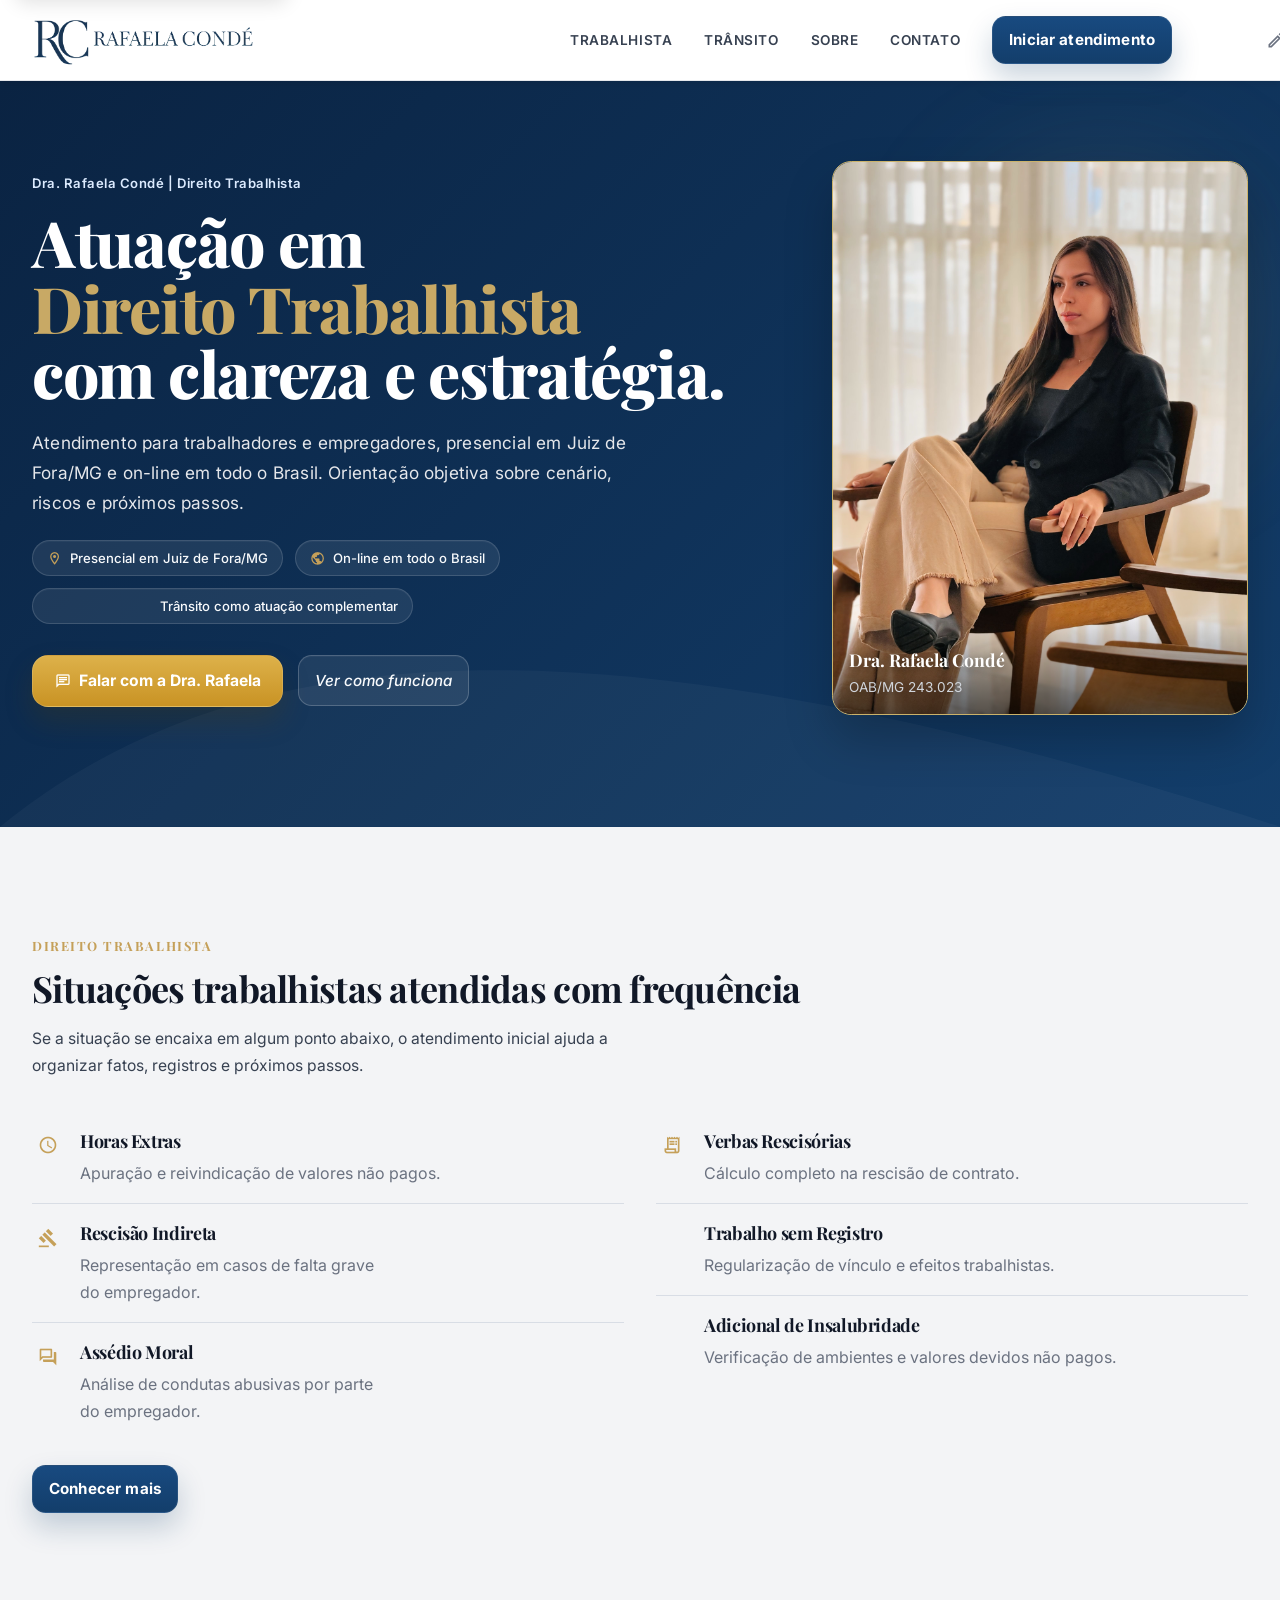
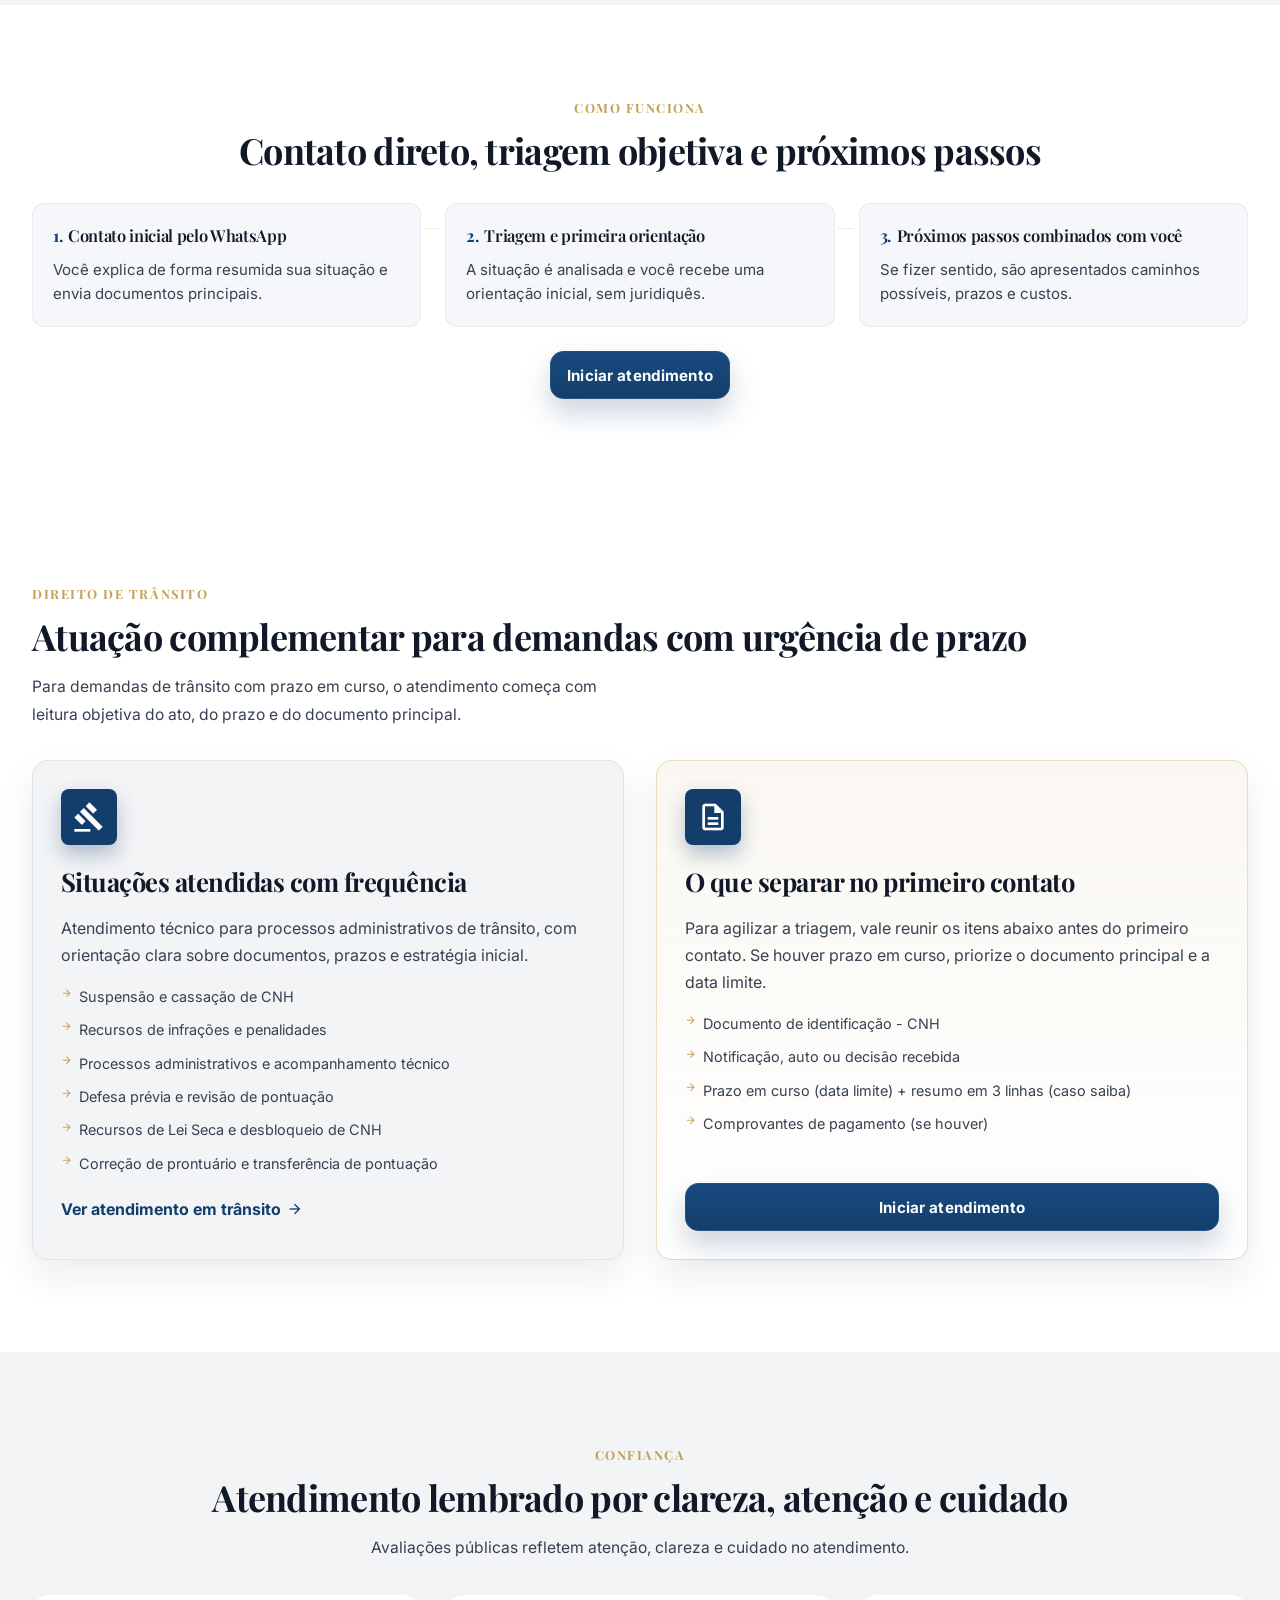
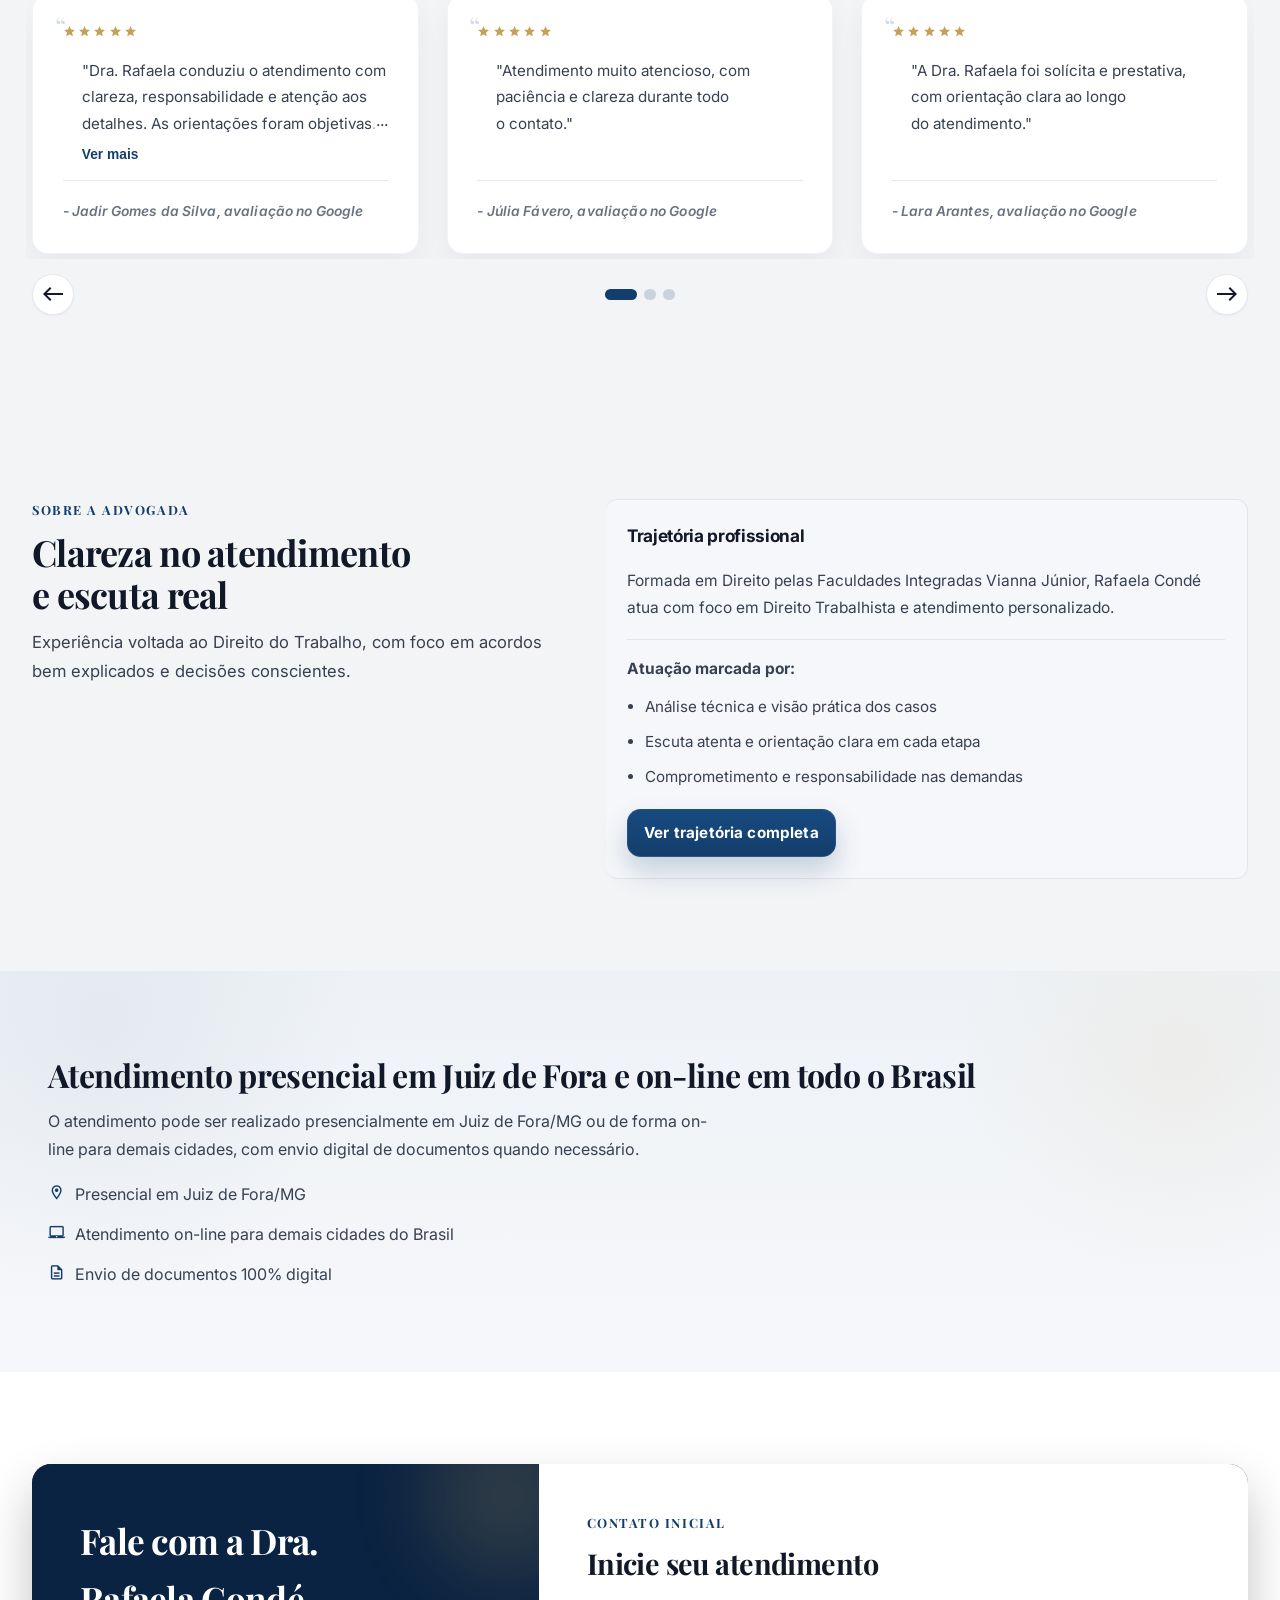
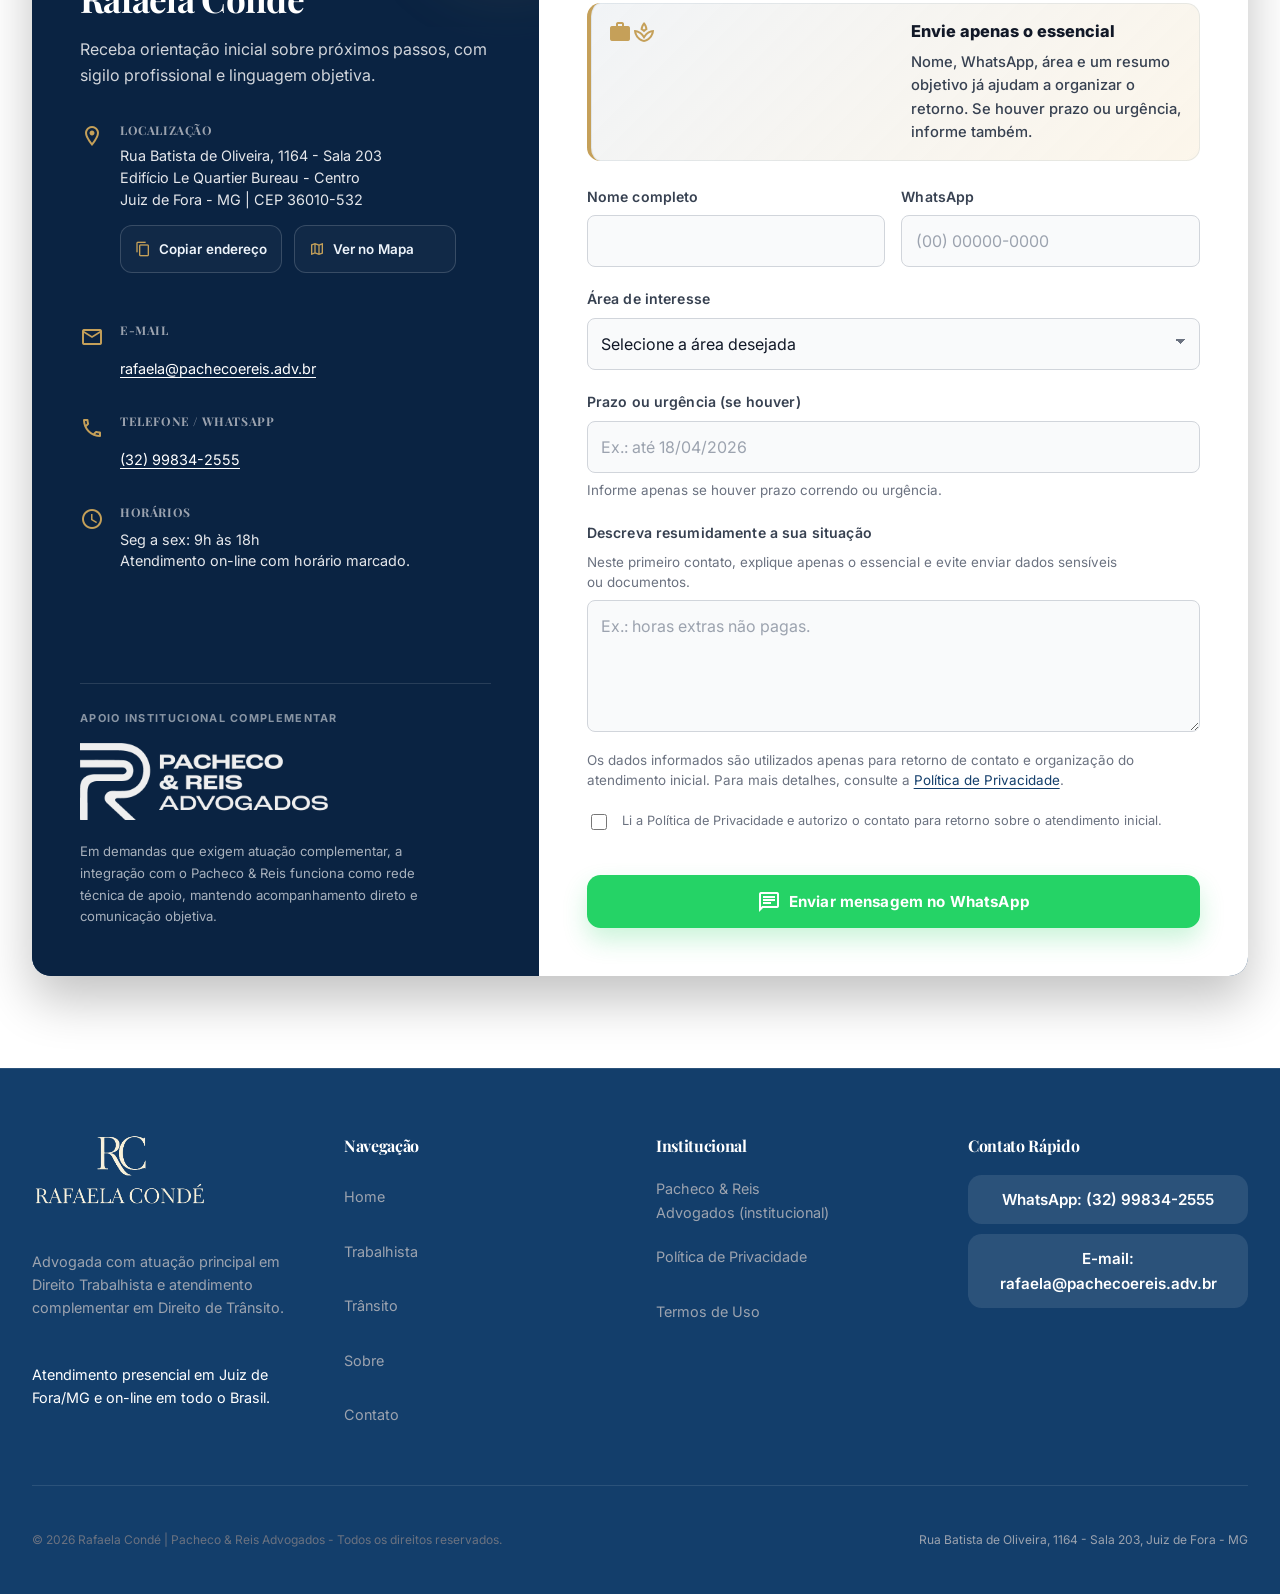
==== commit d653998c: "chore text update" ====
--- a/index.html
+++ b/index.html
@@ -259,7 +259,7 @@
                 </div>
                 <div class="topic-body">
                   <h3 class="topic-title">Assédio Moral</h3>
-                  <p class="topic-desc">Acompanhamento em denúncias e medidas protetivas.</p>
+                  <p class="topic-desc">Análise de condutas abusivas por parte do empregador.</p>
                 </div>
               </article>
             </div>
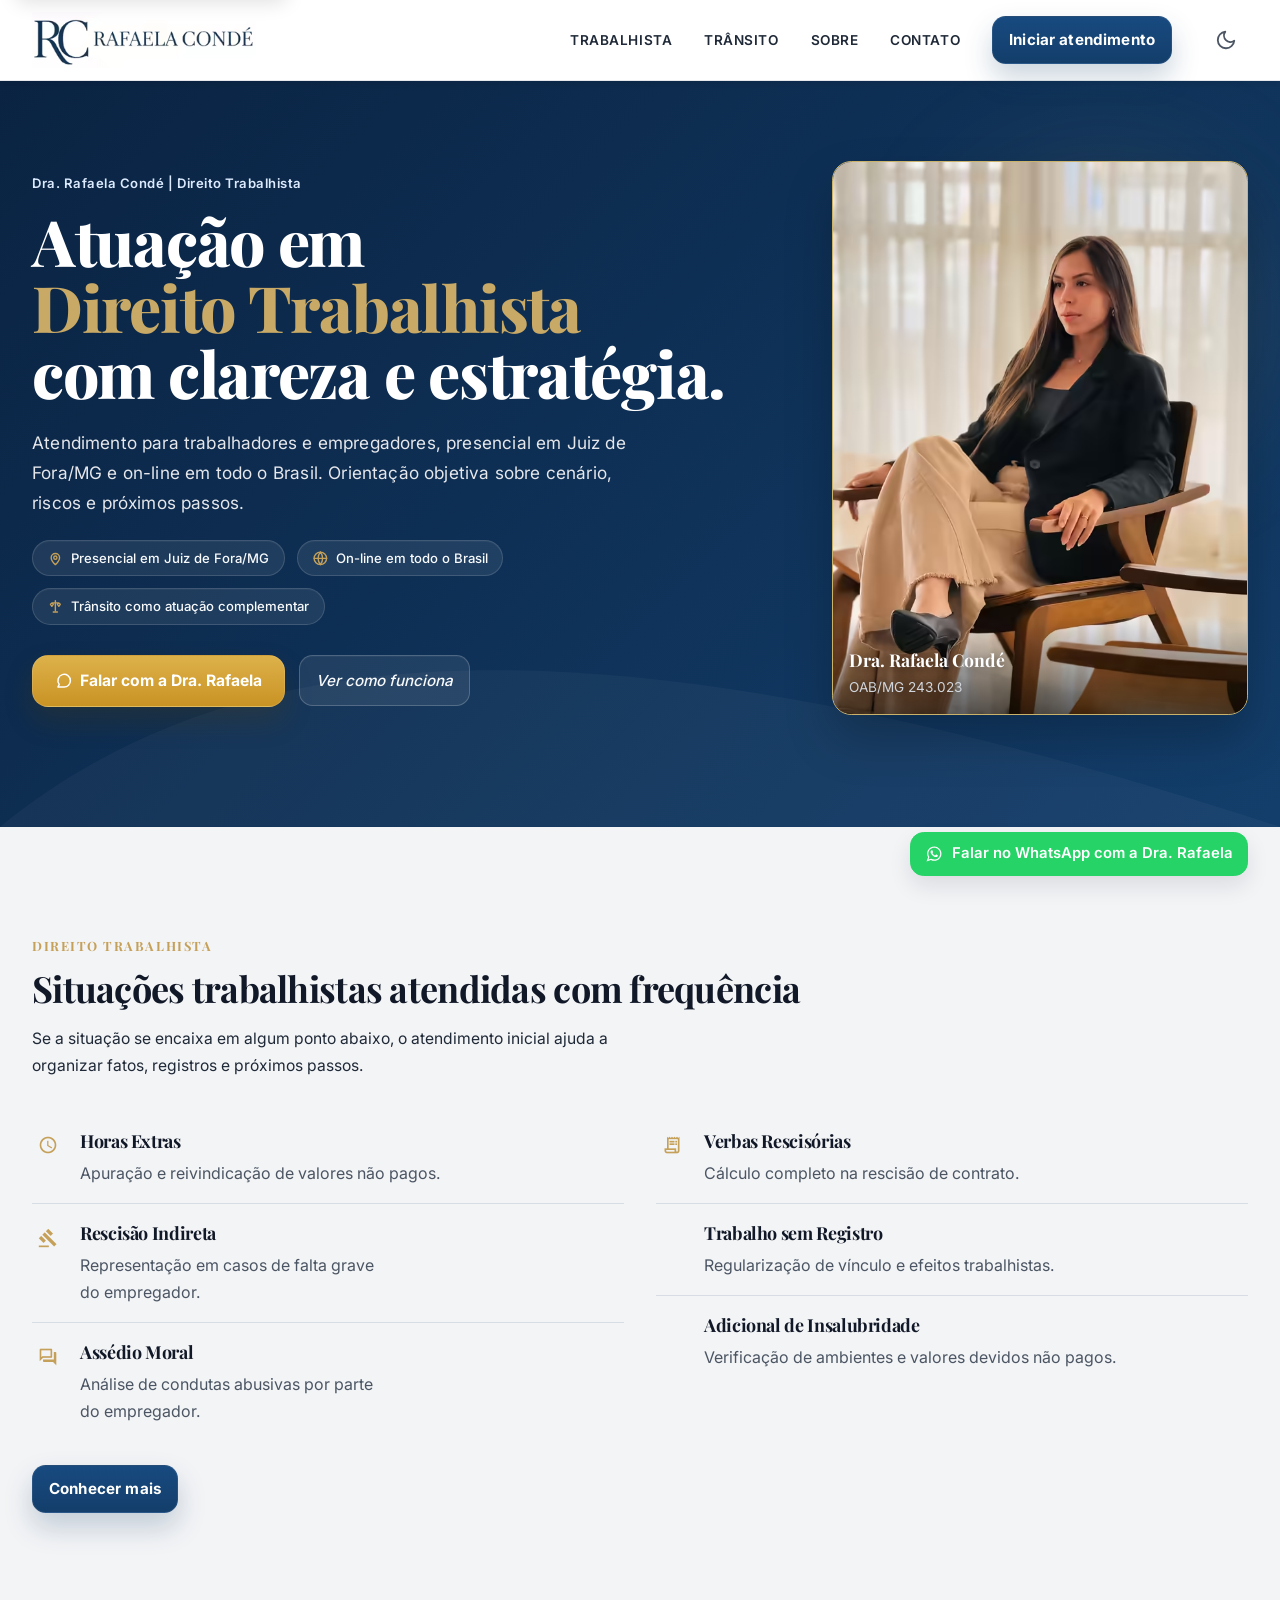
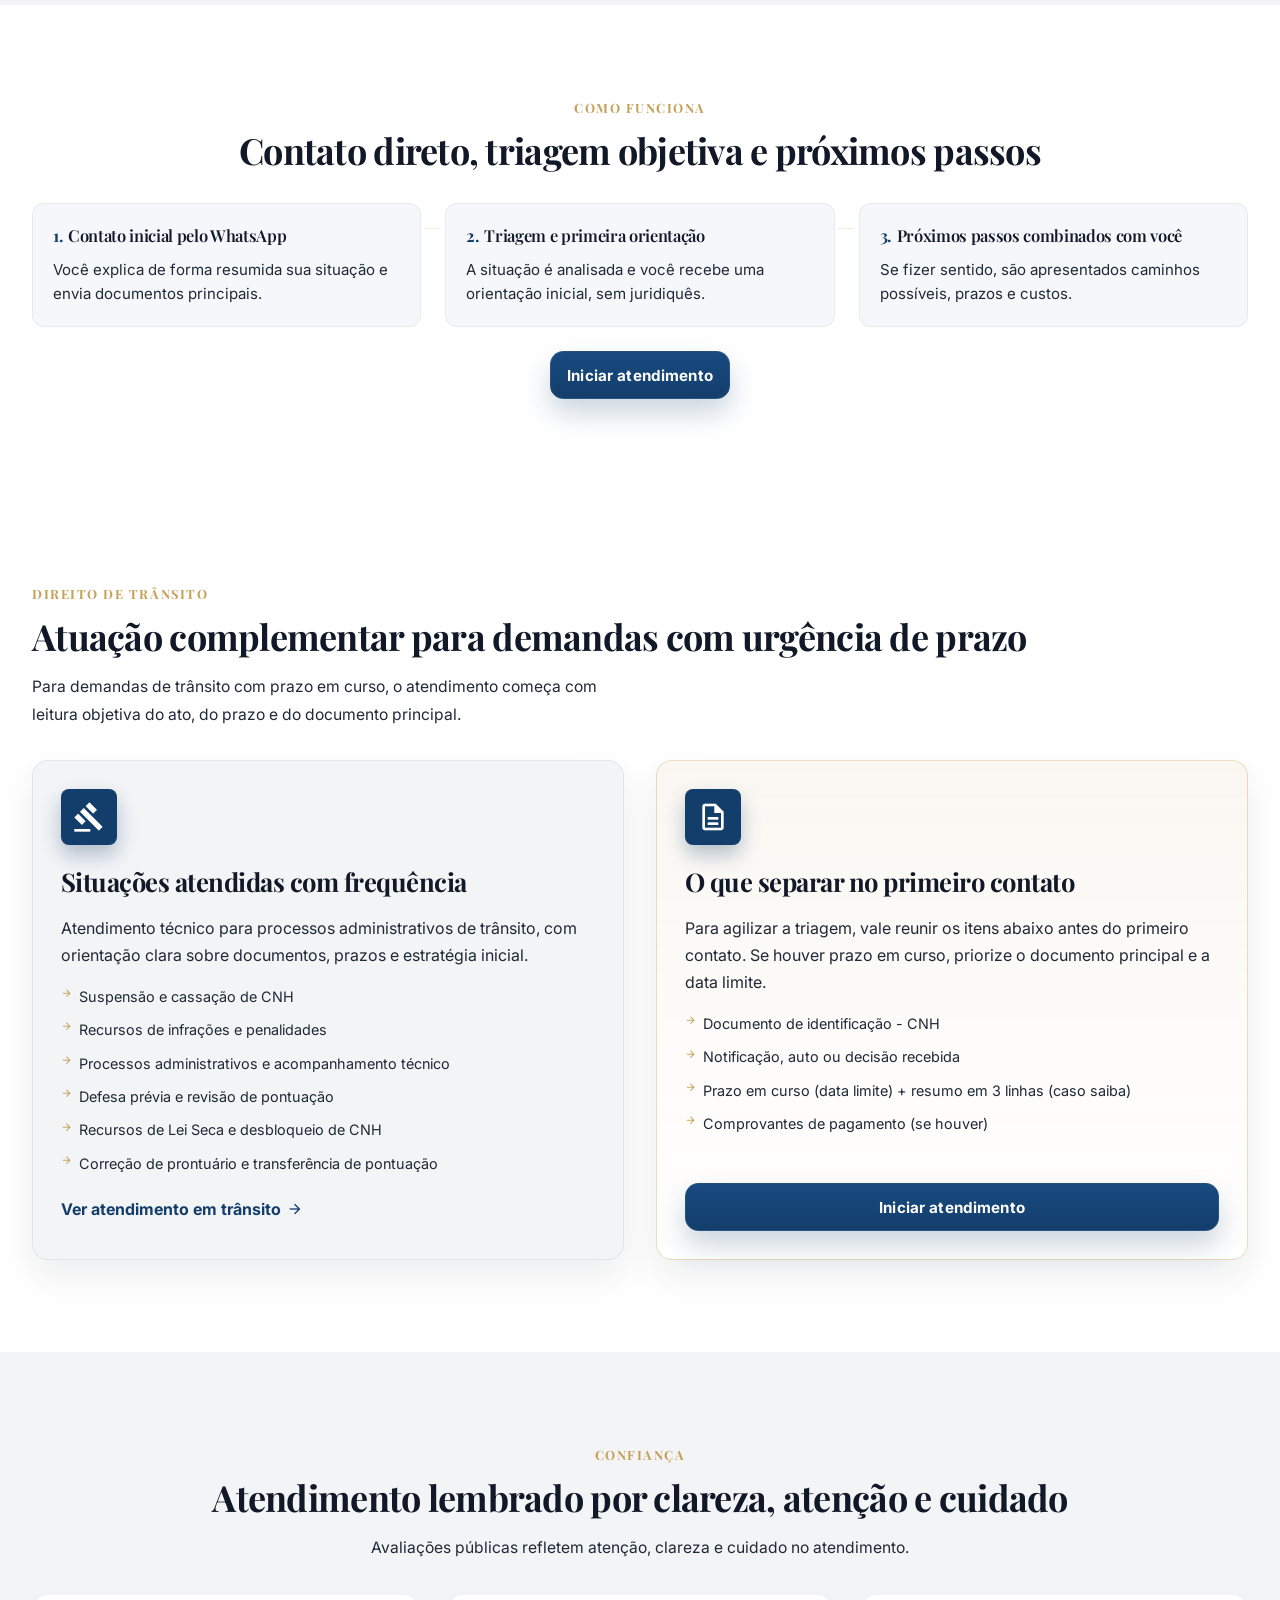
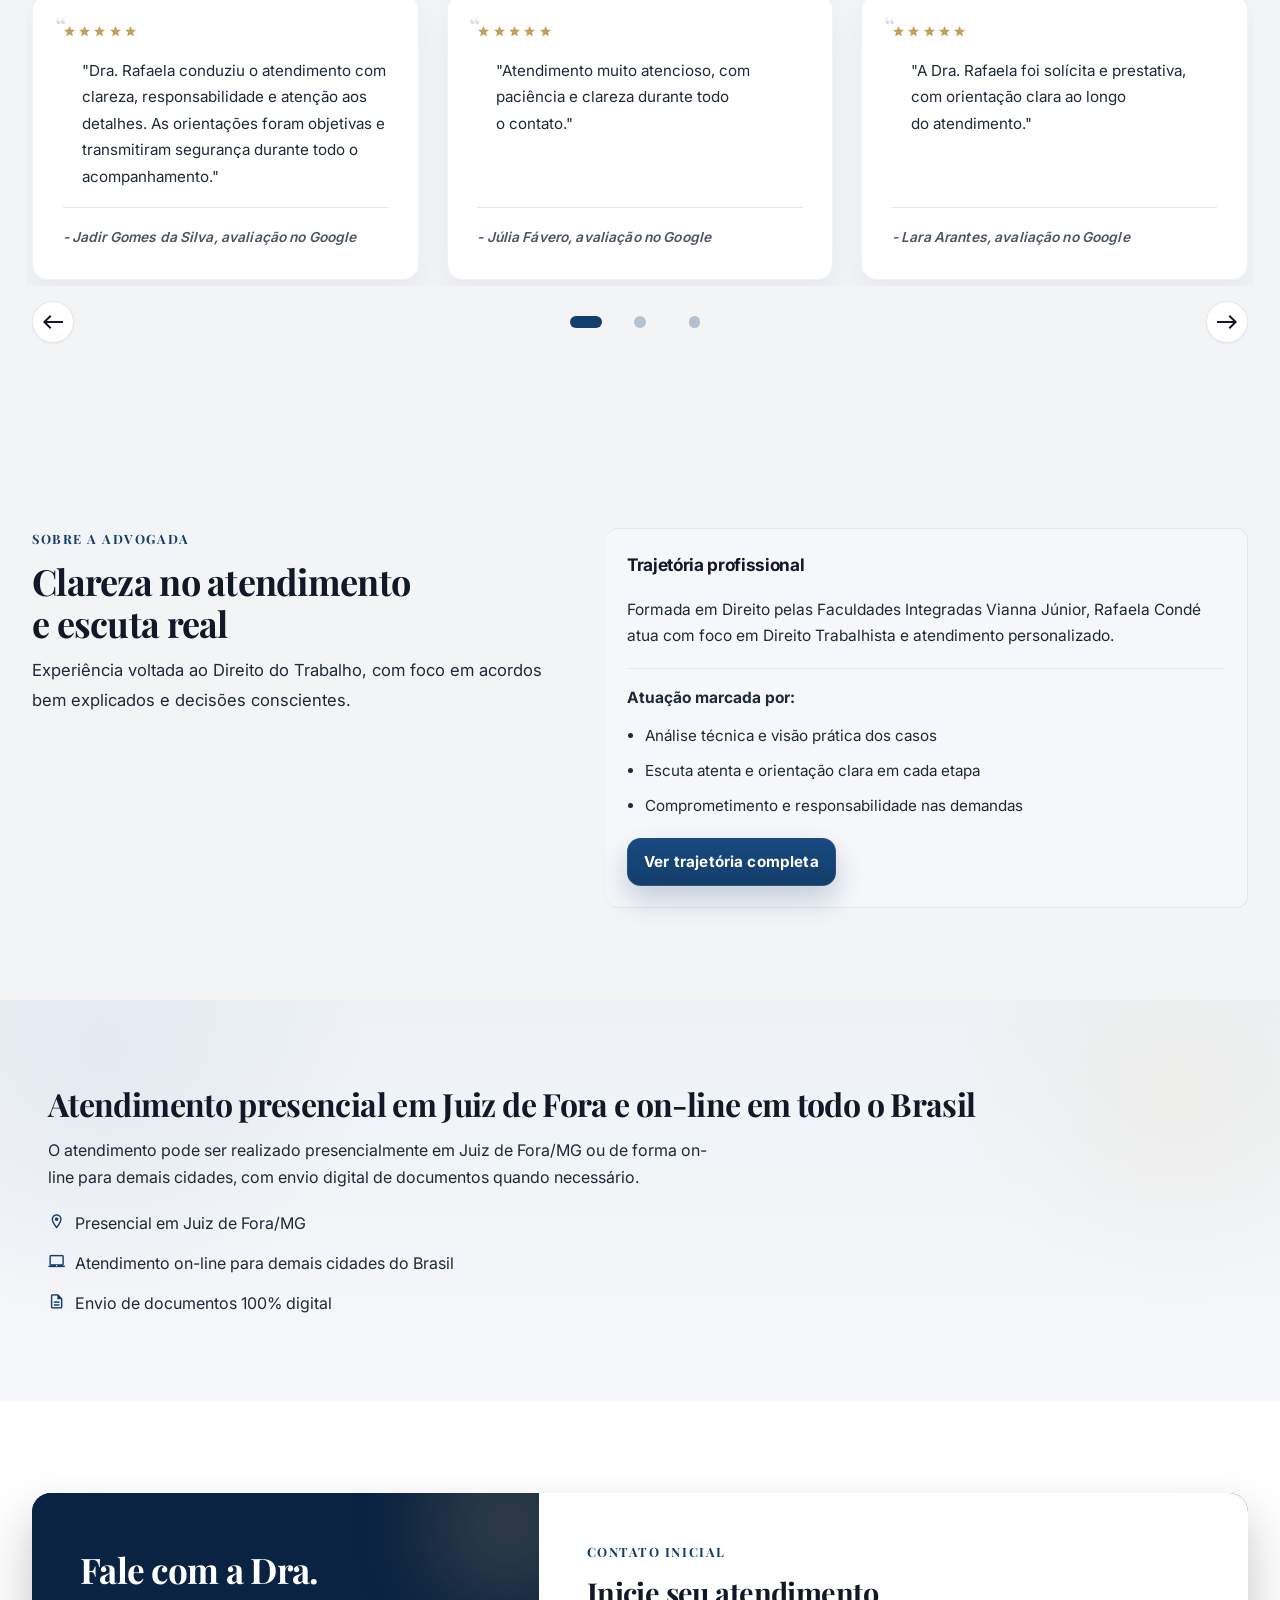
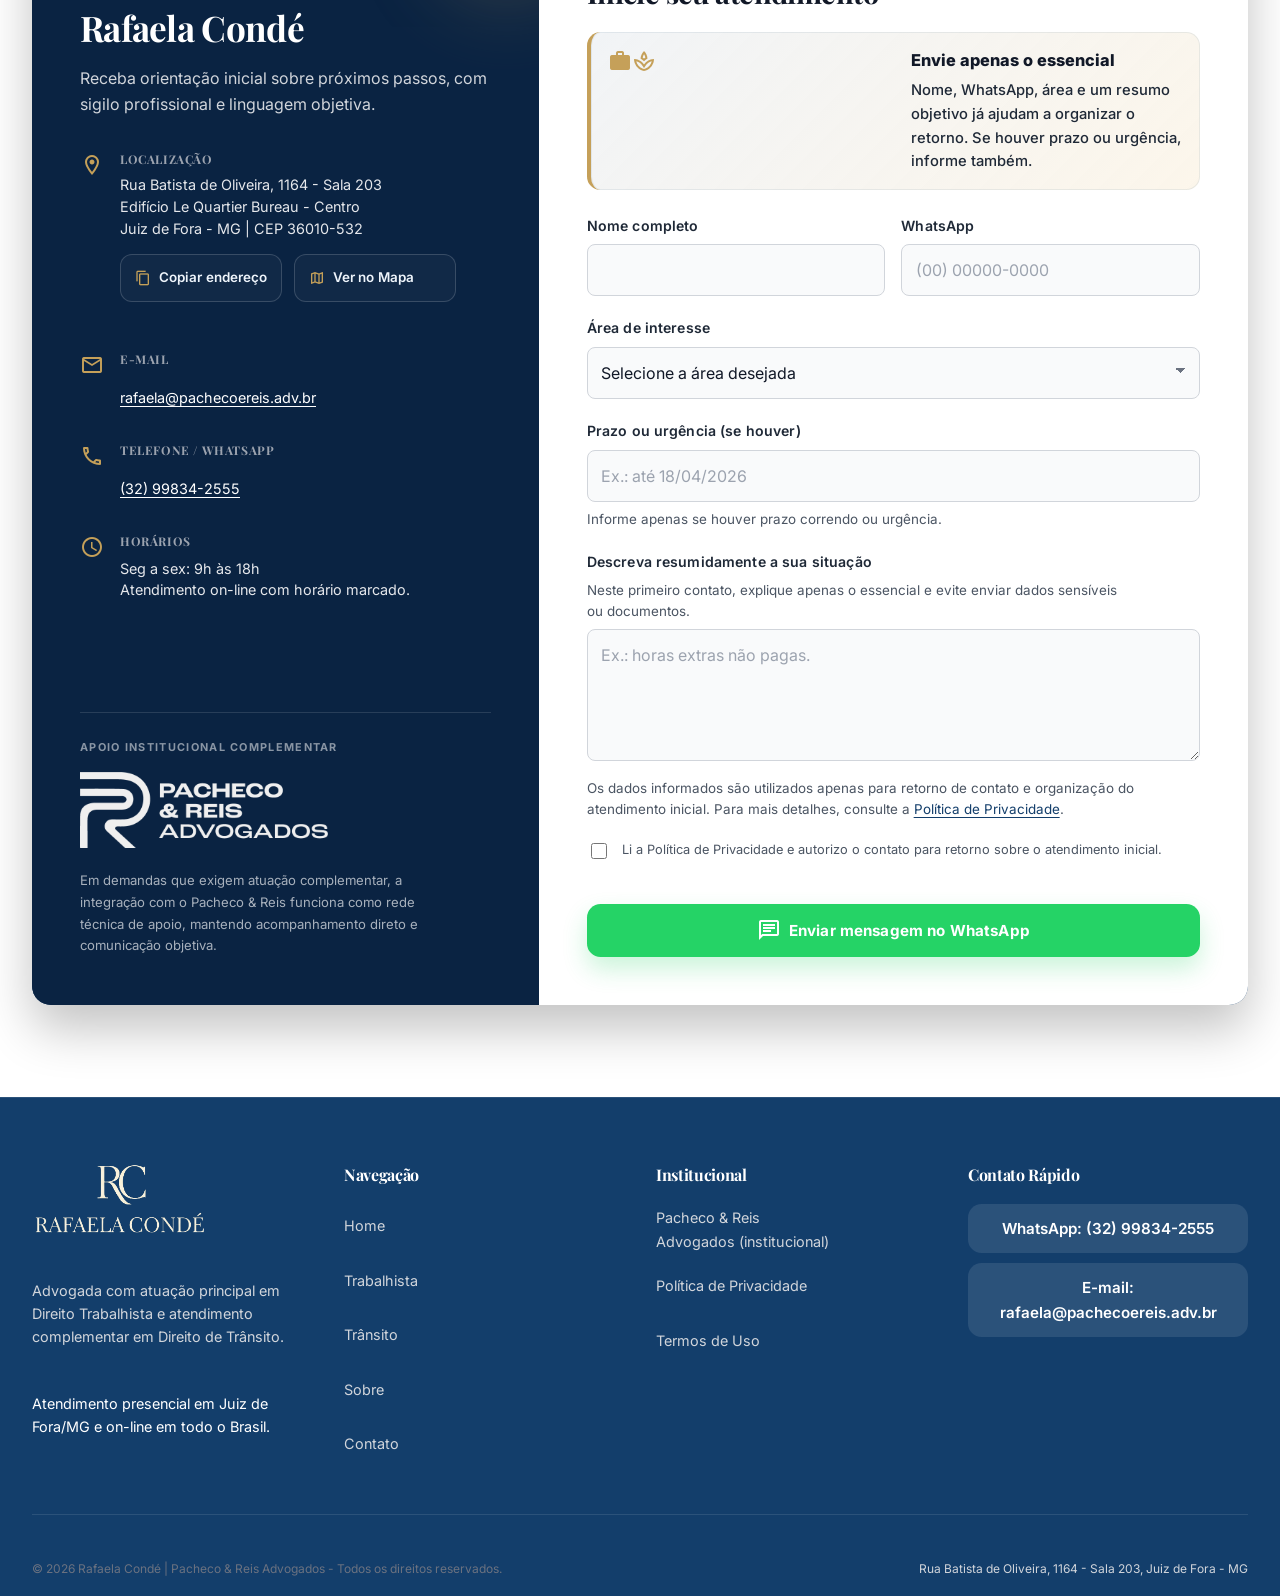
==== commit 9aded613: "perf: otimiza carregamento e renderização das páginas do site; migra tipografia para fontes locais (" ====
--- a/index.html
+++ b/index.html
@@ -21,26 +21,80 @@
     <meta property="og:url" content="https://rafaelaconde.adv.br/" />
     <title>Dra. Rafaela Condé | Advogada Trabalhista em Juiz de Fora/MG</title>
     <link href="assets/images/favicon.png" rel="icon" type="image/png" />
-    <link href="https://fonts.googleapis.com" rel="preconnect" />
-    <link crossorigin="" href="https://fonts.gstatic.com" rel="preconnect" />
-    <link
-      href="https://fonts.googleapis.com/css2?family=Inter:wght@400;500;600;700;800&family=Playfair+Display:wght@600;700;800&display=swap"
-      rel="stylesheet"
+        <link
+      rel="preload"
+      href="assets/fonts/Inter/Inter-VariableFont_opsz,wght.ttf"
+      as="font"
+      type="font/ttf"
+      crossorigin
     />
     <link
-      href="https://fonts.googleapis.com/icon?family=Material+Icons+Outlined"
-      rel="stylesheet"
+      rel="preload"
+      href="assets/fonts/Playfair_Display/PlayfairDisplay-VariableFont_wght.ttf"
+      as="font"
+      type="font/ttf"
+      crossorigin
     />
-    <link href="assets/css/styles.css?v=20260416-2" rel="stylesheet" />
-    <script async src="https://www.googletagmanager.com/gtag/js?id=G-N1Q726MW35"></script>
+    <style>
+      :root{--font-sans:"Inter",-apple-system,BlinkMacSystemFont,"Segoe UI",sans-serif;--font-display:"Playfair Display",Georgia,"Times New Roman",serif}*{box-sizing:border-box}body{margin:0;font-family:var(--font-sans);line-height:1.65;background:#f3f4f6;color:#1f2937}img,svg{display:block;max-width:100%}.container{width:min(1280px,calc(100% - 2rem));margin-inline:auto}.site-header{position:sticky;top:0;z-index:50;background:rgba(255,255,255,.95);border-bottom:1px solid #e5e7eb}.header-inner{min-height:5rem;display:flex;align-items:center;justify-content:space-between;gap:1rem}.brand-logo-image{width:clamp(9rem,24vw,14rem);height:auto}.hero,.page-hero{background:linear-gradient(135deg,#0a2342,#133e6b);color:#fff}.hero-content,.page-hero-content{padding:2.75rem 0}.hero-title,.page-hero-title{margin:0 0 1rem;font-family:var(--font-display);line-height:1.12;letter-spacing:-.02em}.hero-role,.page-hero-text{margin:0;max-width:36rem;color:rgba(255,255,255,.88)}@media (min-width:768px){.container{width:min(1280px,calc(100% - 3rem))}}
+    </style>
+    <link
+      as="style"
+      href="assets/css/styles.css?v=20260422-1"
+      onload="this.onload=null;this.rel='stylesheet'"
+      rel="preload"
+    />
+    <noscript><link href="assets/css/styles.css?v=20260422-1" rel="stylesheet" /></noscript>
     <script>
-      window.dataLayer = window.dataLayer || [];
-      function gtag() {
-        dataLayer.push(arguments);
-      }
-      gtag("js", new Date());
-
-      gtag("config", "G-N1Q726MW35");
+      (() => {
+        const GA_ID = "G-N1Q726MW35";
+        const ICONS_HREF = "https://fonts.googleapis.com/icon?family=Material+Icons+Outlined";
+        let didLoad = false;
+        window.dataLayer = window.dataLayer || [];
+        window.gtag = window.gtag || function gtag() { window.dataLayer.push(arguments); };
+        window.gtag("js", new Date());
+
+        const loadDeferredThirdParties = () => {
+          if (didLoad) {
+            return;
+          }
+
+          didLoad = true;
+          const iconsLink = document.createElement("link");
+          iconsLink.rel = "stylesheet";
+          iconsLink.href = ICONS_HREF;
+          document.head.appendChild(iconsLink);
+
+          const gaScript = document.createElement("script");
+          gaScript.async = true;
+          gaScript.src = `https://www.googletagmanager.com/gtag/js?id=${GA_ID}`;
+          gaScript.onload = () => {
+            window.gtag("config", GA_ID, { transport_type: "beacon" });
+          };
+          document.head.appendChild(gaScript);
+        };
+
+        const triggerLoad = () => {
+          loadDeferredThirdParties();
+          interactionEvents.forEach((eventName) => {
+            window.removeEventListener(eventName, triggerLoad, interactionOptions);
+          });
+        };
+
+        const interactionEvents = ["pointerdown", "keydown", "touchstart", "scroll"];
+        const interactionOptions = { passive: true, once: true };
+        interactionEvents.forEach((eventName) => {
+          window.addEventListener(eventName, triggerLoad, interactionOptions);
+        });
+
+        if ("requestIdleCallback" in window) {
+          window.requestIdleCallback(triggerLoad, { timeout: 2500 });
+          return;
+        }
+
+        window.setTimeout(triggerLoad, 2500);
+      })();
+
     </script>
     <script type="application/ld+json">
       {
@@ -78,22 +132,58 @@
     <header class="site-header">
       <div class="container header-inner">
         <a class="brand" href="./" aria-label="Voltar para a página inicial">
-          <img
-            alt=""
-            aria-hidden="true"
-            class="brand-logo-image logo-light"
-            height="480"
-            src="assets/images/min-logo-horizontal-light-rc-no-bg.png"
-            width="1680"
-          />
-          <img
-            alt=""
-            aria-hidden="true"
-            class="brand-logo-image logo-dark"
-            height="480"
-            src="assets/images/min-logo-horizontal-dark-rc-no-bg.png"
-            width="1680"
-          />
+          <picture>
+            <source
+              sizes="(max-width: 1023px) 40vw, 14rem"
+              srcset="
+                assets/images/optimized/logo-light-320.avif 320w,
+                assets/images/optimized/logo-light-640.avif 640w
+              "
+              type="image/avif"
+            />
+            <source
+              sizes="(max-width: 1023px) 40vw, 14rem"
+              srcset="
+                assets/images/optimized/logo-light-320.webp 320w,
+                assets/images/optimized/logo-light-640.webp 640w
+              "
+              type="image/webp"
+            />
+            <img
+              alt=""
+              aria-hidden="true"
+              class="brand-logo-image logo-light"
+              height="171"
+              src="assets/images/min-logo-horizontal-light-rc-no-bg.png"
+              width="689"
+            />
+          </picture>
+          <picture>
+            <source
+              sizes="(max-width: 1023px) 40vw, 14rem"
+              srcset="
+                assets/images/optimized/logo-dark-320.avif 320w,
+                assets/images/optimized/logo-dark-640.avif 640w
+              "
+              type="image/avif"
+            />
+            <source
+              sizes="(max-width: 1023px) 40vw, 14rem"
+              srcset="
+                assets/images/optimized/logo-dark-320.webp 320w,
+                assets/images/optimized/logo-dark-640.webp 640w
+              "
+              type="image/webp"
+            />
+            <img
+              alt=""
+              aria-hidden="true"
+              class="brand-logo-image logo-dark"
+              height="170"
+              src="assets/images/min-logo-horizontal-dark-rc-no-bg.png"
+              width="700"
+            />
+          </picture>
           <span class="sr-only">Dra. Rafaela Condé | Pacheco &amp; Reis Advogados</span>
         </a>
         <nav aria-label="Navegação principal" class="desktop-nav">
@@ -115,8 +205,12 @@
             id="theme-toggle"
             type="button"
           >
-            <span class="material-icons-outlined theme-icon theme-icon-dark">dark_mode</span>
-            <span class="material-icons-outlined theme-icon theme-icon-light">light_mode</span>
+            <span class="theme-icon theme-icon-dark" aria-hidden="true">
+              <svg class="icon-svg" viewBox="0 0 24 24"><path d="M21 12.79A9 9 0 1 1 11.21 3a7 7 0 0 0 9.79 9.79Z" /></svg>
+            </span>
+            <span class="theme-icon theme-icon-light" aria-hidden="true">
+              <svg class="icon-svg" viewBox="0 0 24 24"><circle cx="12" cy="12" r="4" /><path d="M12 2v2.5M12 19.5V22M4.93 4.93l1.77 1.77M17.3 17.3l1.77 1.77M2 12h2.5M19.5 12H22M4.93 19.07l1.77-1.77M17.3 6.7l1.77-1.77" /></svg>
+            </span>
           </button>
         </nav>
         <button
@@ -127,7 +221,7 @@
           id="mobile-nav-toggle"
           type="button"
         >
-          <span class="material-icons-outlined">menu</span>
+          <svg aria-hidden="true" class="icon-svg" viewBox="0 0 24 24"><path d="M4 7h16M4 12h16M4 17h16" /></svg>
         </button>
       </div>
       <nav aria-label="Navegação mobile" class="mobile-nav" id="mobile-nav">
@@ -168,15 +262,15 @@
             </p>
             <div class="hero-trust-pills" aria-label="Diferenciais de atendimento">
               <span class="hero-trust-pill">
-                <span class="material-icons-outlined" aria-hidden="true">location_on</span>
+                <svg aria-hidden="true" class="icon-svg" viewBox="0 0 24 24"><path d="M12 21s-6-5.6-6-10a6 6 0 0 1 12 0c0 4.4-6 10-6 10Z" /><circle cx="12" cy="11" r="2.3" /></svg>
                 <span>Presencial em Juiz de Fora/MG</span>
               </span>
               <span class="hero-trust-pill">
-                <span class="material-icons-outlined" aria-hidden="true">public</span>
+                <svg aria-hidden="true" class="icon-svg" viewBox="0 0 24 24"><circle cx="12" cy="12" r="9" /><path d="M3 12h18M12 3a14 14 0 0 1 0 18M12 3a14 14 0 0 0 0 18" /></svg>
                 <span>On-line em todo o Brasil</span>
               </span>
               <span class="hero-trust-pill">
-                <span class="material-icons-outlined" aria-hidden="true">balance</span>
+                <svg aria-hidden="true" class="icon-svg" viewBox="0 0 24 24"><path d="M12 4v14M7 7h10M5 9l2-2 2 2-2 3-2-3Zm10 0 2-2 2 2-2 3-2-3ZM9 20h6" /></svg>
                 <span>Trânsito como atuação complementar</span>
               </span>
             </div>
@@ -187,7 +281,7 @@
                 rel="noopener noreferrer"
                 target="_blank"
               >
-                <span class="material-icons-outlined">chat</span>
+                <svg aria-hidden="true" class="icon-svg" viewBox="0 0 24 24"><path d="M21 12a8.5 8.5 0 0 1-8.5 8.5H4l1.8-3.6A8.5 8.5 0 1 1 21 12Z" /></svg>
                 <span>Falar com a Dra. Rafaela</span>
               </a>
               <a class="hero-secondary-cta" href="#como-funciona">Ver como funciona</a>
@@ -196,14 +290,34 @@
           <div class="hero-media">
             <div class="hero-glow"></div>
             <div class="hero-portrait">
-              <img
-                alt="Retrato profissional da Dra. Rafaela Condé"
-                decoding="async"
-                fetchpriority="high"
-                height="3480"
-                src="assets/images/rafaela.JPG.jpeg"
-                width="2610"
-              />
+              <picture>
+                <source
+                  sizes="(max-width: 767px) 72vw, (max-width: 1023px) 42vw, 26rem"
+                  srcset="
+                    assets/images/optimized/hero-home-640.avif 640w,
+                    assets/images/optimized/hero-home-960.avif 960w,
+                    assets/images/optimized/hero-home-1280.avif 1280w
+                  "
+                  type="image/avif"
+                />
+                <source
+                  sizes="(max-width: 767px) 72vw, (max-width: 1023px) 42vw, 26rem"
+                  srcset="
+                    assets/images/optimized/hero-home-640.webp 640w,
+                    assets/images/optimized/hero-home-960.webp 960w,
+                    assets/images/optimized/hero-home-1280.webp 1280w
+                  "
+                  type="image/webp"
+                />
+                <img
+                  alt="Retrato profissional da Dra. Rafaela Condé"
+                  decoding="async"
+                  fetchpriority="high"
+                  height="1280"
+                  src="assets/images/optimized/hero-home-960.webp"
+                  width="960"
+                />
+              </picture>
               <div class="hero-portrait-overlay"></div>
               <div class="hero-caption">
                 <p class="hero-caption-name">Dra. Rafaela Condé</p>
@@ -227,11 +341,10 @@
           <div
             class="topics-grid"
             data-reveal
-            role="list"
             aria-label="Situações trabalhistas atendidas com frequência"
           >
-            <div class="topics-col">
-              <article class="topic-item topic-reveal-item" role="listitem">
+            <ul class="topics-col">
+              <li class="topic-item topic-reveal-item">
                 <div class="topic-icon" aria-hidden="true">
                   <span class="material-icons-outlined">schedule</span>
                 </div>
@@ -239,9 +352,8 @@
                   <h3 class="topic-title">Horas Extras</h3>
                   <p class="topic-desc">Apuração e reivindicação de valores não pagos.</p>
                 </div>
-              </article>
-              <hr class="topic-divider" />
-              <article class="topic-item topic-reveal-item" role="listitem">
+              </li>
+              <li class="topic-item topic-reveal-item">
                 <div class="topic-icon" aria-hidden="true">
                   <span class="material-icons-outlined">gavel</span>
                 </div>
@@ -251,9 +363,8 @@
                     Representação em casos de falta grave do empregador.
                   </p>
                 </div>
-              </article>
-              <hr class="topic-divider" />
-              <article class="topic-item topic-reveal-item" role="listitem">
+              </li>
+              <li class="topic-item topic-reveal-item">
                 <div class="topic-icon" aria-hidden="true">
                   <span class="material-icons-outlined">forum</span>
                 </div>
@@ -261,10 +372,10 @@
                   <h3 class="topic-title">Assédio Moral</h3>
                   <p class="topic-desc">Análise de condutas abusivas por parte do empregador.</p>
                 </div>
-              </article>
-            </div>
-            <div class="topics-col">
-              <article class="topic-item topic-reveal-item" role="listitem">
+              </li>
+            </ul>
+            <ul class="topics-col">
+              <li class="topic-item topic-reveal-item">
                 <div class="topic-icon" aria-hidden="true">
                   <span class="material-icons-outlined">receipt_long</span>
                 </div>
@@ -272,9 +383,8 @@
                   <h3 class="topic-title">Verbas Rescisórias</h3>
                   <p class="topic-desc">Cálculo completo na rescisão de contrato.</p>
                 </div>
-              </article>
-              <hr class="topic-divider" />
-              <article class="topic-item topic-reveal-item" role="listitem">
+              </li>
+              <li class="topic-item topic-reveal-item">
                 <div class="topic-icon" aria-hidden="true">
                   <span class="material-icons-outlined">badge</span>
                 </div>
@@ -282,9 +392,8 @@
                   <h3 class="topic-title">Trabalho sem Registro</h3>
                   <p class="topic-desc">Regularização de vínculo e efeitos trabalhistas.</p>
                 </div>
-              </article>
-              <hr class="topic-divider" />
-              <article class="topic-item topic-reveal-item" role="listitem">
+              </li>
+              <li class="topic-item topic-reveal-item">
                 <div class="topic-icon" aria-hidden="true">
                   <span class="material-icons-outlined">health_and_safety</span>
                 </div>
@@ -294,8 +403,8 @@
                     Verificação de ambientes e valores devidos não pagos.
                   </p>
                 </div>
-              </article>
-            </div>
+              </li>
+            </ul>
           </div>
           <div class="section-actions section-actions-left">
             <a class="btn btn-primary btn-sm" href="direito-trabalhista/#triagem-detalhada">
@@ -1094,6 +1203,6 @@
       <span class="mobile-whatsapp-cta-label">Falar no WhatsApp com a Dra. Rafaela</span>
     </a>
 
-    <script src="assets/js/main.js?v=20260416-1"></script>
+    <script defer src="assets/js/main.js?v=20260422-1"></script>
   </body>
 </html>
--- a/assets/css/styles.css
+++ b/assets/css/styles.css
@@ -1,3 +1,19 @@
+@font-face {
+  font-family: "Inter";
+  font-style: normal;
+  font-weight: 100 900;
+  font-display: swap;
+  src: url("../fonts/Inter/Inter-VariableFont_opsz,wght.ttf") format("truetype");
+}
+
+@font-face {
+  font-family: "Playfair Display";
+  font-style: normal;
+  font-weight: 400 900;
+  font-display: swap;
+  src: url("../fonts/Playfair_Display/PlayfairDisplay-VariableFont_wght.ttf") format("truetype");
+}
+
 :root {
   --font-sans: "Inter", sans-serif;
   --font-display: "Playfair Display", serif;
@@ -8,8 +24,8 @@
   --color-bg: #f3f4f6;
   --color-surface: #ffffff;
   --color-surface-alt: #ffffff;
-  --color-text: #374151;
-  --color-text-soft: #6b7280;
+  --color-text: #1f2937;
+  --color-text-soft: #4b5563;
   --color-text-strong: #111827;
   --color-border: #e5e7eb;
   --color-header-bg: rgba(255, 255, 255, 0.95);
@@ -112,6 +128,19 @@
   max-width: 100%;
 }
 
+.icon-svg {
+  width: 1.1em;
+  height: 1.1em;
+  display: inline-block;
+  vertical-align: middle;
+  stroke: currentColor;
+  fill: none;
+  stroke-width: 2;
+  stroke-linecap: round;
+  stroke-linejoin: round;
+  flex-shrink: 0;
+}
+
 .container {
   width: min(1280px, calc(100% - 2rem));
   margin-inline: auto;
@@ -347,6 +376,9 @@
 
 .theme-icon {
   font-size: 1.25rem;
+  display: inline-flex;
+  align-items: center;
+  justify-content: center;
 }
 
 .theme-icon-light {
@@ -374,7 +406,8 @@
   cursor: pointer;
 }
 
-.mobile-nav-toggle .material-icons-outlined {
+.mobile-nav-toggle .material-icons-outlined,
+.mobile-nav-toggle .icon-svg {
   font-size: 2rem;
 }
 
@@ -510,7 +543,8 @@
   box-shadow: inset 0 1px 0 rgba(255, 255, 255, 0.04);
 }
 
-.hero-trust-pill .material-icons-outlined {
+.hero-trust-pill .material-icons-outlined,
+.hero-trust-pill .icon-svg {
   font-size: 0.95rem;
   color: var(--color-accent);
 }
@@ -547,7 +581,8 @@
   white-space: nowrap;
 }
 
-.hero-primary-cta .material-icons-outlined {
+.hero-primary-cta .material-icons-outlined,
+.hero-primary-cta .icon-svg {
   font-size: 1rem;
 }
 
@@ -631,7 +666,8 @@
   transition: transform var(--transition-fast);
 }
 
-.page-service-secondary-cta .material-icons-outlined {
+.page-service-secondary-cta .material-icons-outlined,
+.page-service-secondary-cta .icon-svg {
   font-size: 1rem;
   transition: transform var(--transition-fast);
 }
@@ -650,7 +686,9 @@
 }
 
 .page-service-secondary-cta:hover .material-icons-outlined,
-.page-service-secondary-cta:focus-visible .material-icons-outlined {
+.page-service-secondary-cta:focus-visible .material-icons-outlined,
+.page-service-secondary-cta:hover .icon-svg,
+.page-service-secondary-cta:focus-visible .icon-svg {
   transform: translateY(2px);
 }
 
@@ -1756,25 +1794,97 @@
   display: flex;
   justify-content: center;
   flex-wrap: wrap;
-  gap: 0.45rem;
+  gap: 0.65rem;
 }
 
 .testimonial-dot {
+  position: relative;
+  display: inline-flex;
+  align-items: center;
+  justify-content: center;
+  width: 2.75rem;
+  height: 2.75rem;
+  border: none;
+  border-radius: 999px;
+  background: transparent;
+  color: var(--color-primary);
+  cursor: pointer;
+  transition: transform 0.2s ease;
+}
+
+.testimonial-dot::before {
+  content: "";
   width: 0.72rem;
   height: 0.72rem;
-  border: none;
   border-radius: 999px;
-  background: rgba(19, 62, 107, 0.18);
-  transition: width 0.2s ease, background-color 0.2s ease, transform 0.2s ease;
-}
-
-.testimonial-dot.is-active {
+  background: rgba(19, 62, 107, 0.28);
+  transition:
+    width 0.2s ease,
+    background-color 0.2s ease,
+    transform 0.2s ease;
+}
+
+.testimonial-dot.is-active::before {
   width: 2rem;
   background: var(--color-primary);
 }
 
 .testimonial-dot:hover {
-  transform: scale(1.05);
+  transform: translateY(-1px);
+}
+
+.testimonial-dot:focus-visible {
+  outline: var(--focus-outline);
+  outline-offset: 2px;
+}
+
+@media (max-width: 767px) {
+  .testimonial-carousel-footer {
+    grid-template-columns: 2.4rem minmax(0, 1fr) 2.4rem;
+    gap: 0.45rem;
+  }
+
+  .testimonial-control {
+    width: 2.4rem;
+    height: 2.4rem;
+  }
+
+  .testimonial-dots {
+    min-width: 0;
+    flex-wrap: nowrap;
+    gap: 0.28rem;
+    overflow: hidden;
+  }
+
+  .testimonial-dot {
+    width: 1.34rem;
+    height: 1.34rem;
+    flex: 0 0 auto;
+  }
+
+  .testimonial-dot::before {
+    width: 0.52rem;
+    height: 0.52rem;
+  }
+
+  .testimonial-dot.is-active::before {
+    width: 1.1rem;
+  }
+}
+
+@media (max-width: 389px) {
+  .testimonial-carousel-footer {
+    gap: 0.35rem;
+  }
+
+  .testimonial-dots {
+    gap: 0.22rem;
+  }
+
+  .testimonial-dot {
+    width: 1.2rem;
+    height: 1.2rem;
+  }
 }
 
 .contact {
@@ -2336,7 +2446,7 @@
 
 .footer-text {
   margin: 0;
-  color: #9ca3af;
+  color: #d1d5db;
   font-size: 0.9rem;
   line-height: 1.6;
 }
@@ -2366,7 +2476,7 @@
   display: inline-flex;
   align-items: center;
   min-height: 2.75rem;
-  color: #9ca3af;
+  color: #d1d5db;
   font-size: 0.9rem;
   transition: color 0.2s ease;
 }
@@ -2419,7 +2529,7 @@
 }
 
 .footer-meta {
-  color: #9ca3af;
+  color: #d1d5db;
 }
 
 .mobile-whatsapp-cta {
@@ -3022,6 +3132,9 @@
 .topics-col {
   display: grid;
   align-content: start;
+  list-style: none;
+  margin: 0;
+  padding: 0;
 }
 
 .topics-col + .topics-col {
@@ -3036,11 +3149,12 @@
   padding: 1rem 0;
 }
 
+.topic-item + .topic-item {
+  border-top: 1px solid rgba(19, 62, 107, 0.12);
+}
+
 .topic-divider {
-  width: 100%;
-  margin: 0;
-  border: 0;
-  border-top: 1px solid rgba(19, 62, 107, 0.12);
+  display: none;
 }
 
 .topic-icon {
@@ -3724,7 +3838,16 @@
   margin-top: 0.15rem;
 }
 
+.page-service .topic-item {
+  display: block;
+}
+
 .page-service .topic-item-link {
+  display: grid;
+  grid-template-columns: auto minmax(0, 1fr);
+  align-items: start;
+  gap: 1rem;
+  width: 100%;
   color: inherit;
   text-decoration: none;
   border-radius: 0.75rem;
--- a/assets/css/styles.css
+++ b/assets/css/styles.css
@@ -1,3 +1,19 @@
+@font-face {
+  font-family: "Inter";
+  font-style: normal;
+  font-weight: 100 900;
+  font-display: swap;
+  src: url("../fonts/Inter/Inter-VariableFont_opsz,wght.ttf") format("truetype");
+}
+
+@font-face {
+  font-family: "Playfair Display";
+  font-style: normal;
+  font-weight: 400 900;
+  font-display: swap;
+  src: url("../fonts/Playfair_Display/PlayfairDisplay-VariableFont_wght.ttf") format("truetype");
+}
+
 :root {
   --font-sans: "Inter", sans-serif;
   --font-display: "Playfair Display", serif;
@@ -8,8 +24,8 @@
   --color-bg: #f3f4f6;
   --color-surface: #ffffff;
   --color-surface-alt: #ffffff;
-  --color-text: #374151;
-  --color-text-soft: #6b7280;
+  --color-text: #1f2937;
+  --color-text-soft: #4b5563;
   --color-text-strong: #111827;
   --color-border: #e5e7eb;
   --color-header-bg: rgba(255, 255, 255, 0.95);
@@ -112,6 +128,19 @@
   max-width: 100%;
 }
 
+.icon-svg {
+  width: 1.1em;
+  height: 1.1em;
+  display: inline-block;
+  vertical-align: middle;
+  stroke: currentColor;
+  fill: none;
+  stroke-width: 2;
+  stroke-linecap: round;
+  stroke-linejoin: round;
+  flex-shrink: 0;
+}
+
 .container {
   width: min(1280px, calc(100% - 2rem));
   margin-inline: auto;
@@ -347,6 +376,9 @@
 
 .theme-icon {
   font-size: 1.25rem;
+  display: inline-flex;
+  align-items: center;
+  justify-content: center;
 }
 
 .theme-icon-light {
@@ -374,7 +406,8 @@
   cursor: pointer;
 }
 
-.mobile-nav-toggle .material-icons-outlined {
+.mobile-nav-toggle .material-icons-outlined,
+.mobile-nav-toggle .icon-svg {
   font-size: 2rem;
 }
 
@@ -510,7 +543,8 @@
   box-shadow: inset 0 1px 0 rgba(255, 255, 255, 0.04);
 }
 
-.hero-trust-pill .material-icons-outlined {
+.hero-trust-pill .material-icons-outlined,
+.hero-trust-pill .icon-svg {
   font-size: 0.95rem;
   color: var(--color-accent);
 }
@@ -547,7 +581,8 @@
   white-space: nowrap;
 }
 
-.hero-primary-cta .material-icons-outlined {
+.hero-primary-cta .material-icons-outlined,
+.hero-primary-cta .icon-svg {
   font-size: 1rem;
 }
 
@@ -631,7 +666,8 @@
   transition: transform var(--transition-fast);
 }
 
-.page-service-secondary-cta .material-icons-outlined {
+.page-service-secondary-cta .material-icons-outlined,
+.page-service-secondary-cta .icon-svg {
   font-size: 1rem;
   transition: transform var(--transition-fast);
 }
@@ -650,7 +686,9 @@
 }
 
 .page-service-secondary-cta:hover .material-icons-outlined,
-.page-service-secondary-cta:focus-visible .material-icons-outlined {
+.page-service-secondary-cta:focus-visible .material-icons-outlined,
+.page-service-secondary-cta:hover .icon-svg,
+.page-service-secondary-cta:focus-visible .icon-svg {
   transform: translateY(2px);
 }
 
@@ -1756,25 +1794,97 @@
   display: flex;
   justify-content: center;
   flex-wrap: wrap;
-  gap: 0.45rem;
+  gap: 0.65rem;
 }
 
 .testimonial-dot {
+  position: relative;
+  display: inline-flex;
+  align-items: center;
+  justify-content: center;
+  width: 2.75rem;
+  height: 2.75rem;
+  border: none;
+  border-radius: 999px;
+  background: transparent;
+  color: var(--color-primary);
+  cursor: pointer;
+  transition: transform 0.2s ease;
+}
+
+.testimonial-dot::before {
+  content: "";
   width: 0.72rem;
   height: 0.72rem;
-  border: none;
   border-radius: 999px;
-  background: rgba(19, 62, 107, 0.18);
-  transition: width 0.2s ease, background-color 0.2s ease, transform 0.2s ease;
-}
-
-.testimonial-dot.is-active {
+  background: rgba(19, 62, 107, 0.28);
+  transition:
+    width 0.2s ease,
+    background-color 0.2s ease,
+    transform 0.2s ease;
+}
+
+.testimonial-dot.is-active::before {
   width: 2rem;
   background: var(--color-primary);
 }
 
 .testimonial-dot:hover {
-  transform: scale(1.05);
+  transform: translateY(-1px);
+}
+
+.testimonial-dot:focus-visible {
+  outline: var(--focus-outline);
+  outline-offset: 2px;
+}
+
+@media (max-width: 767px) {
+  .testimonial-carousel-footer {
+    grid-template-columns: 2.4rem minmax(0, 1fr) 2.4rem;
+    gap: 0.45rem;
+  }
+
+  .testimonial-control {
+    width: 2.4rem;
+    height: 2.4rem;
+  }
+
+  .testimonial-dots {
+    min-width: 0;
+    flex-wrap: nowrap;
+    gap: 0.28rem;
+    overflow: hidden;
+  }
+
+  .testimonial-dot {
+    width: 1.34rem;
+    height: 1.34rem;
+    flex: 0 0 auto;
+  }
+
+  .testimonial-dot::before {
+    width: 0.52rem;
+    height: 0.52rem;
+  }
+
+  .testimonial-dot.is-active::before {
+    width: 1.1rem;
+  }
+}
+
+@media (max-width: 389px) {
+  .testimonial-carousel-footer {
+    gap: 0.35rem;
+  }
+
+  .testimonial-dots {
+    gap: 0.22rem;
+  }
+
+  .testimonial-dot {
+    width: 1.2rem;
+    height: 1.2rem;
+  }
 }
 
 .contact {
@@ -2336,7 +2446,7 @@
 
 .footer-text {
   margin: 0;
-  color: #9ca3af;
+  color: #d1d5db;
   font-size: 0.9rem;
   line-height: 1.6;
 }
@@ -2366,7 +2476,7 @@
   display: inline-flex;
   align-items: center;
   min-height: 2.75rem;
-  color: #9ca3af;
+  color: #d1d5db;
   font-size: 0.9rem;
   transition: color 0.2s ease;
 }
@@ -2419,7 +2529,7 @@
 }
 
 .footer-meta {
-  color: #9ca3af;
+  color: #d1d5db;
 }
 
 .mobile-whatsapp-cta {
@@ -3022,6 +3132,9 @@
 .topics-col {
   display: grid;
   align-content: start;
+  list-style: none;
+  margin: 0;
+  padding: 0;
 }
 
 .topics-col + .topics-col {
@@ -3036,11 +3149,12 @@
   padding: 1rem 0;
 }
 
+.topic-item + .topic-item {
+  border-top: 1px solid rgba(19, 62, 107, 0.12);
+}
+
 .topic-divider {
-  width: 100%;
-  margin: 0;
-  border: 0;
-  border-top: 1px solid rgba(19, 62, 107, 0.12);
+  display: none;
 }
 
 .topic-icon {
@@ -3724,7 +3838,16 @@
   margin-top: 0.15rem;
 }
 
+.page-service .topic-item {
+  display: block;
+}
+
 .page-service .topic-item-link {
+  display: grid;
+  grid-template-columns: auto minmax(0, 1fr);
+  align-items: start;
+  gap: 1rem;
+  width: 100%;
   color: inherit;
   text-decoration: none;
   border-radius: 0.75rem;
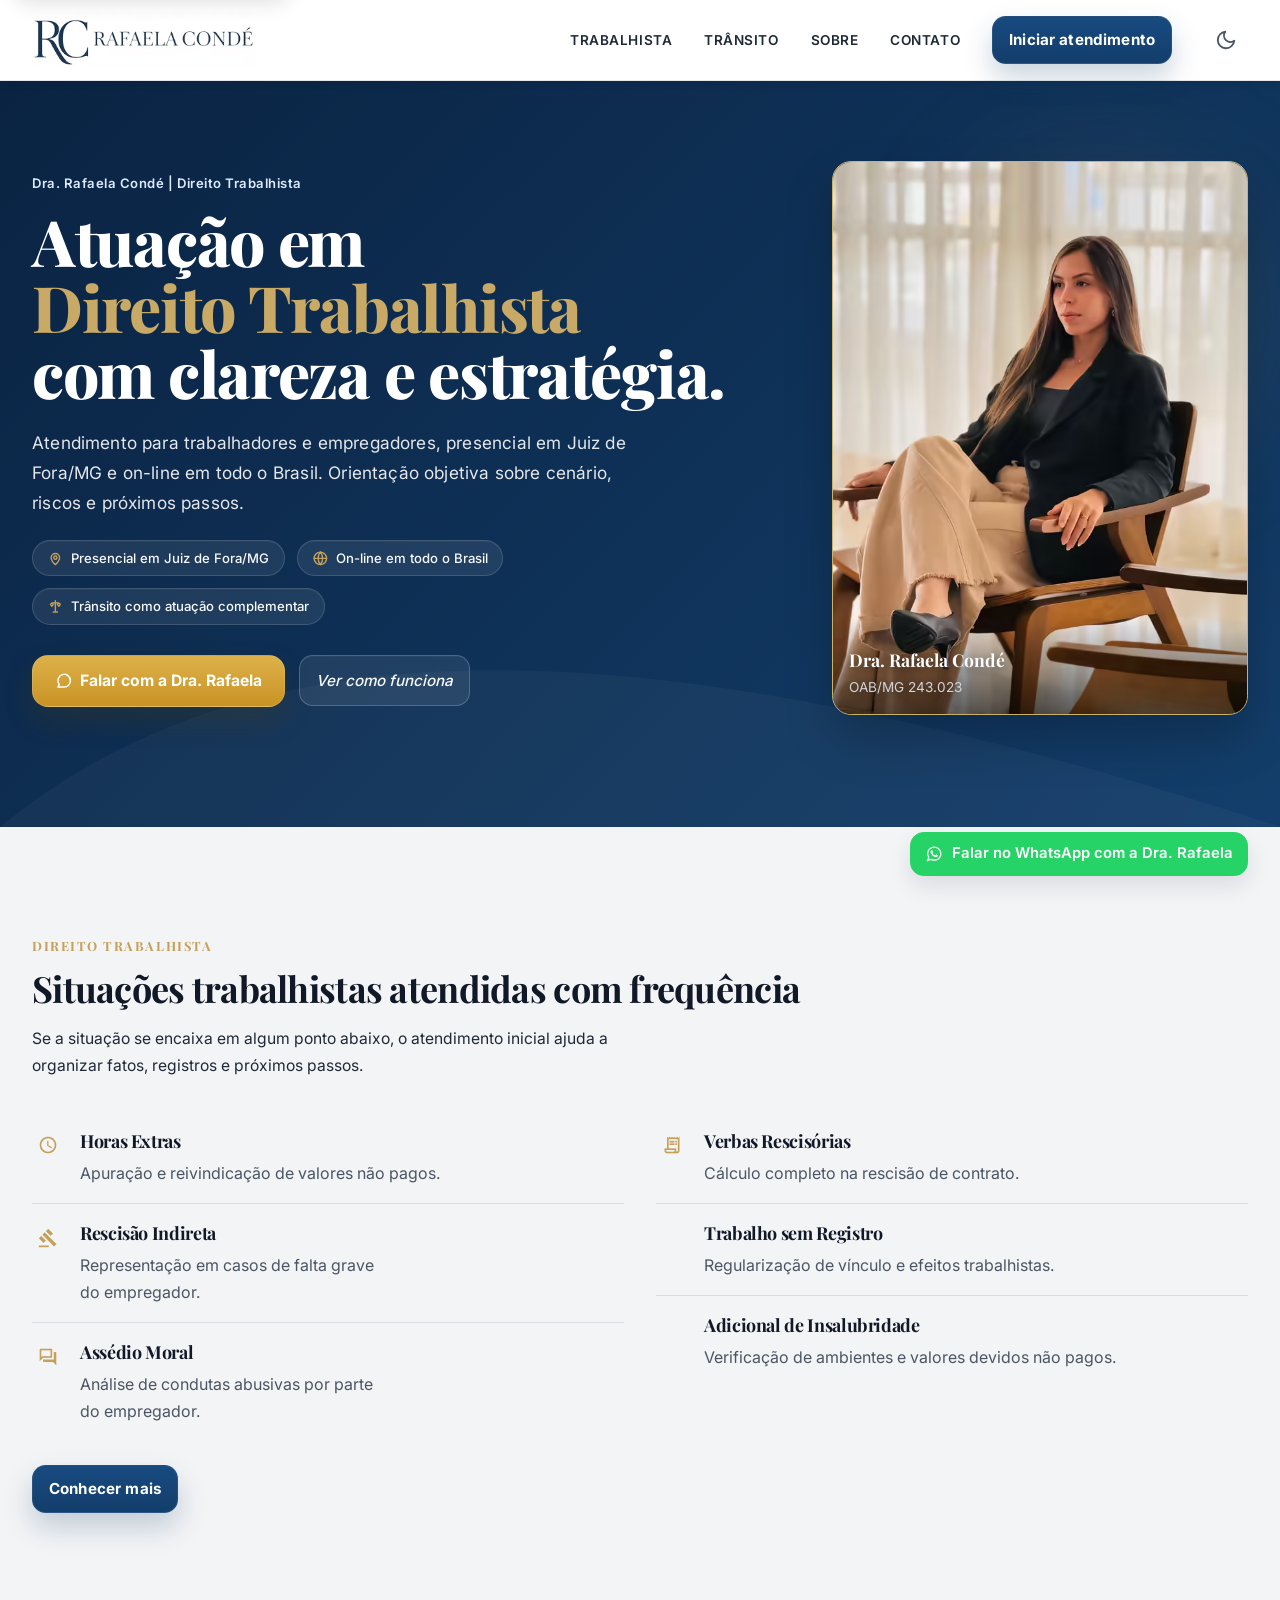
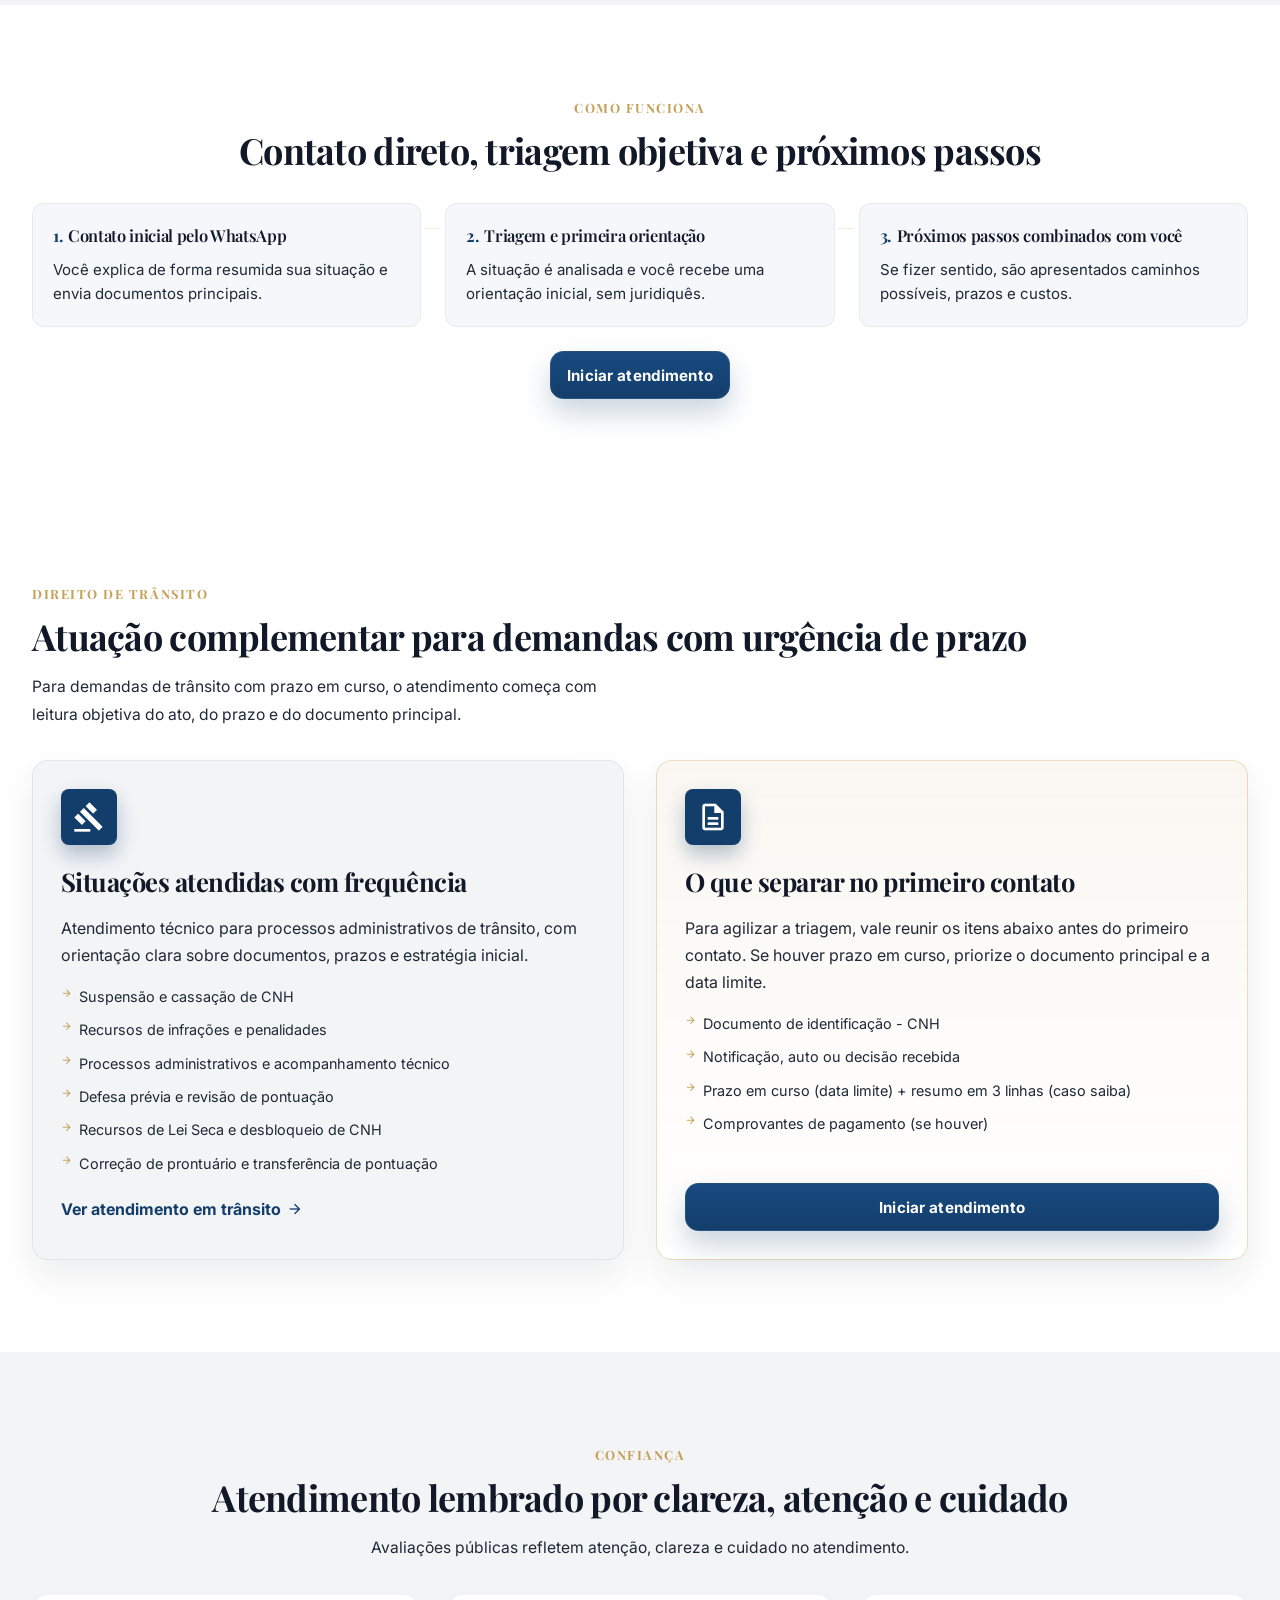
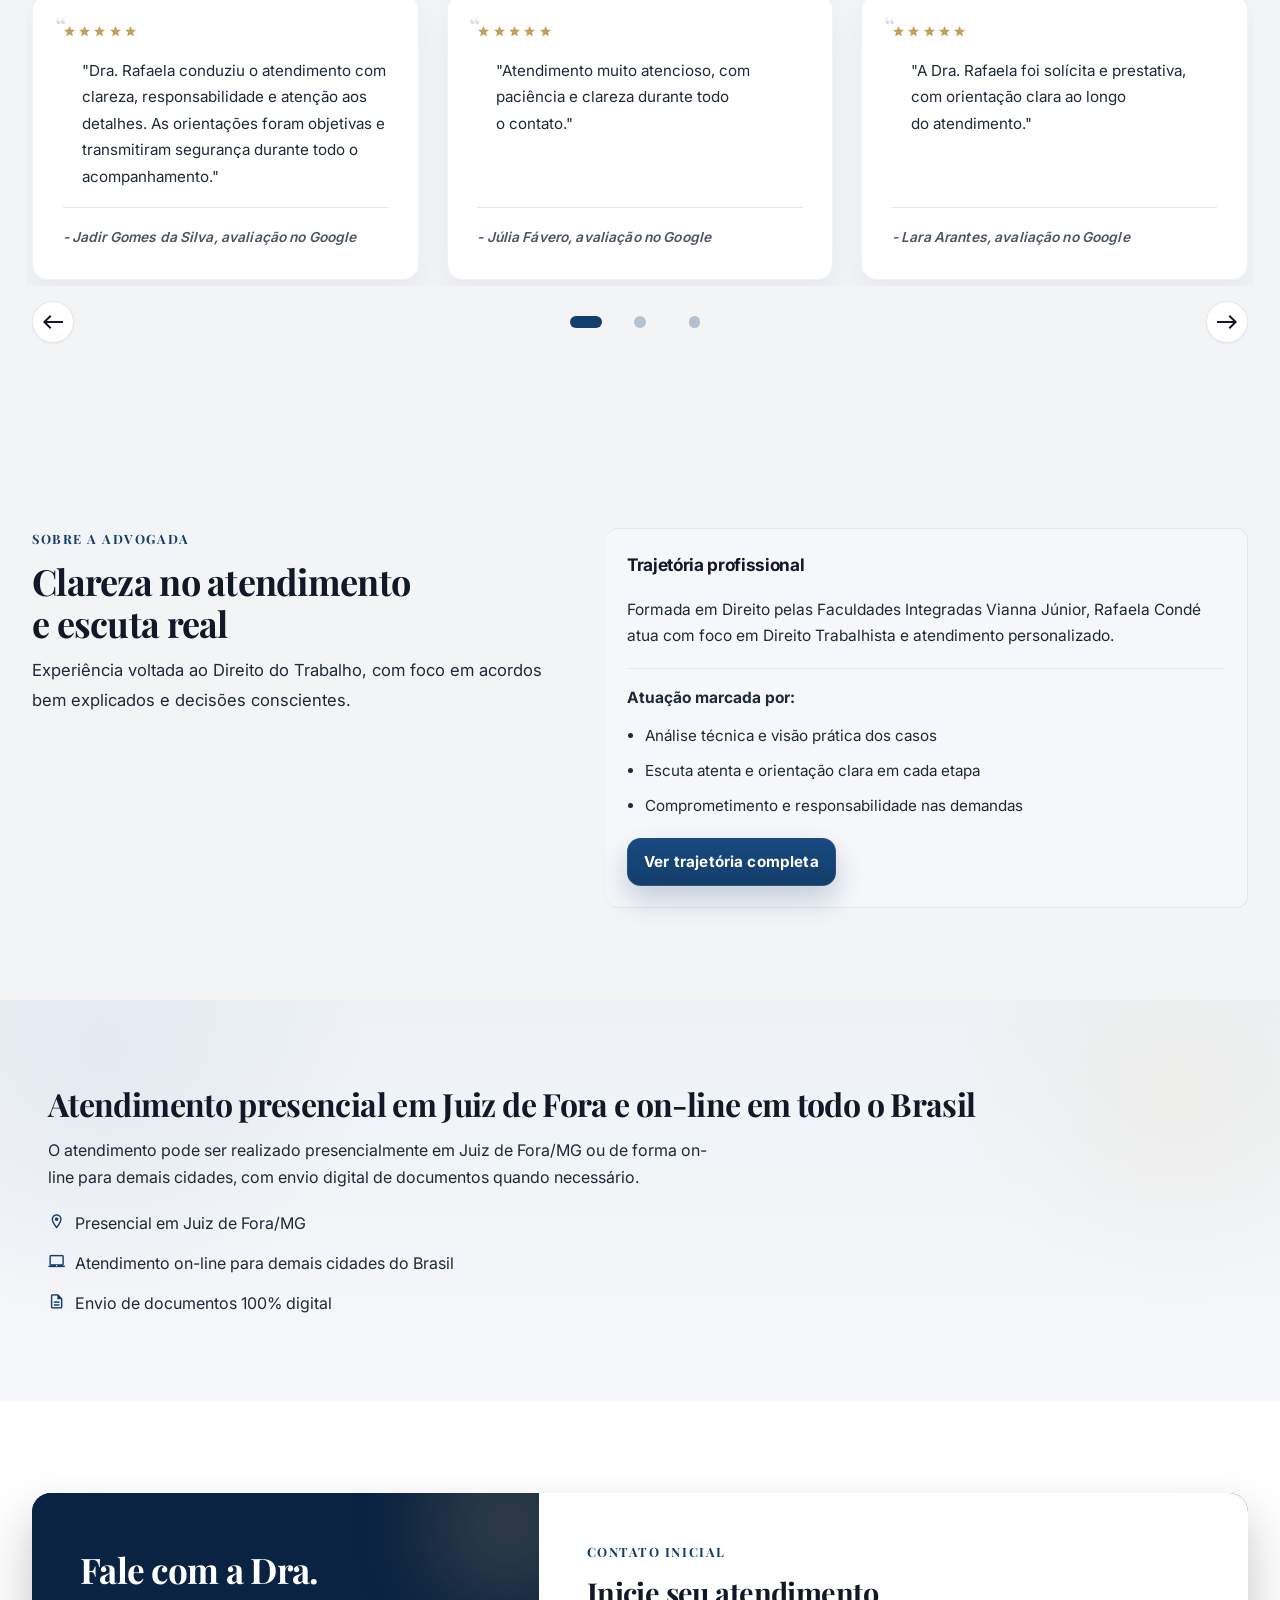
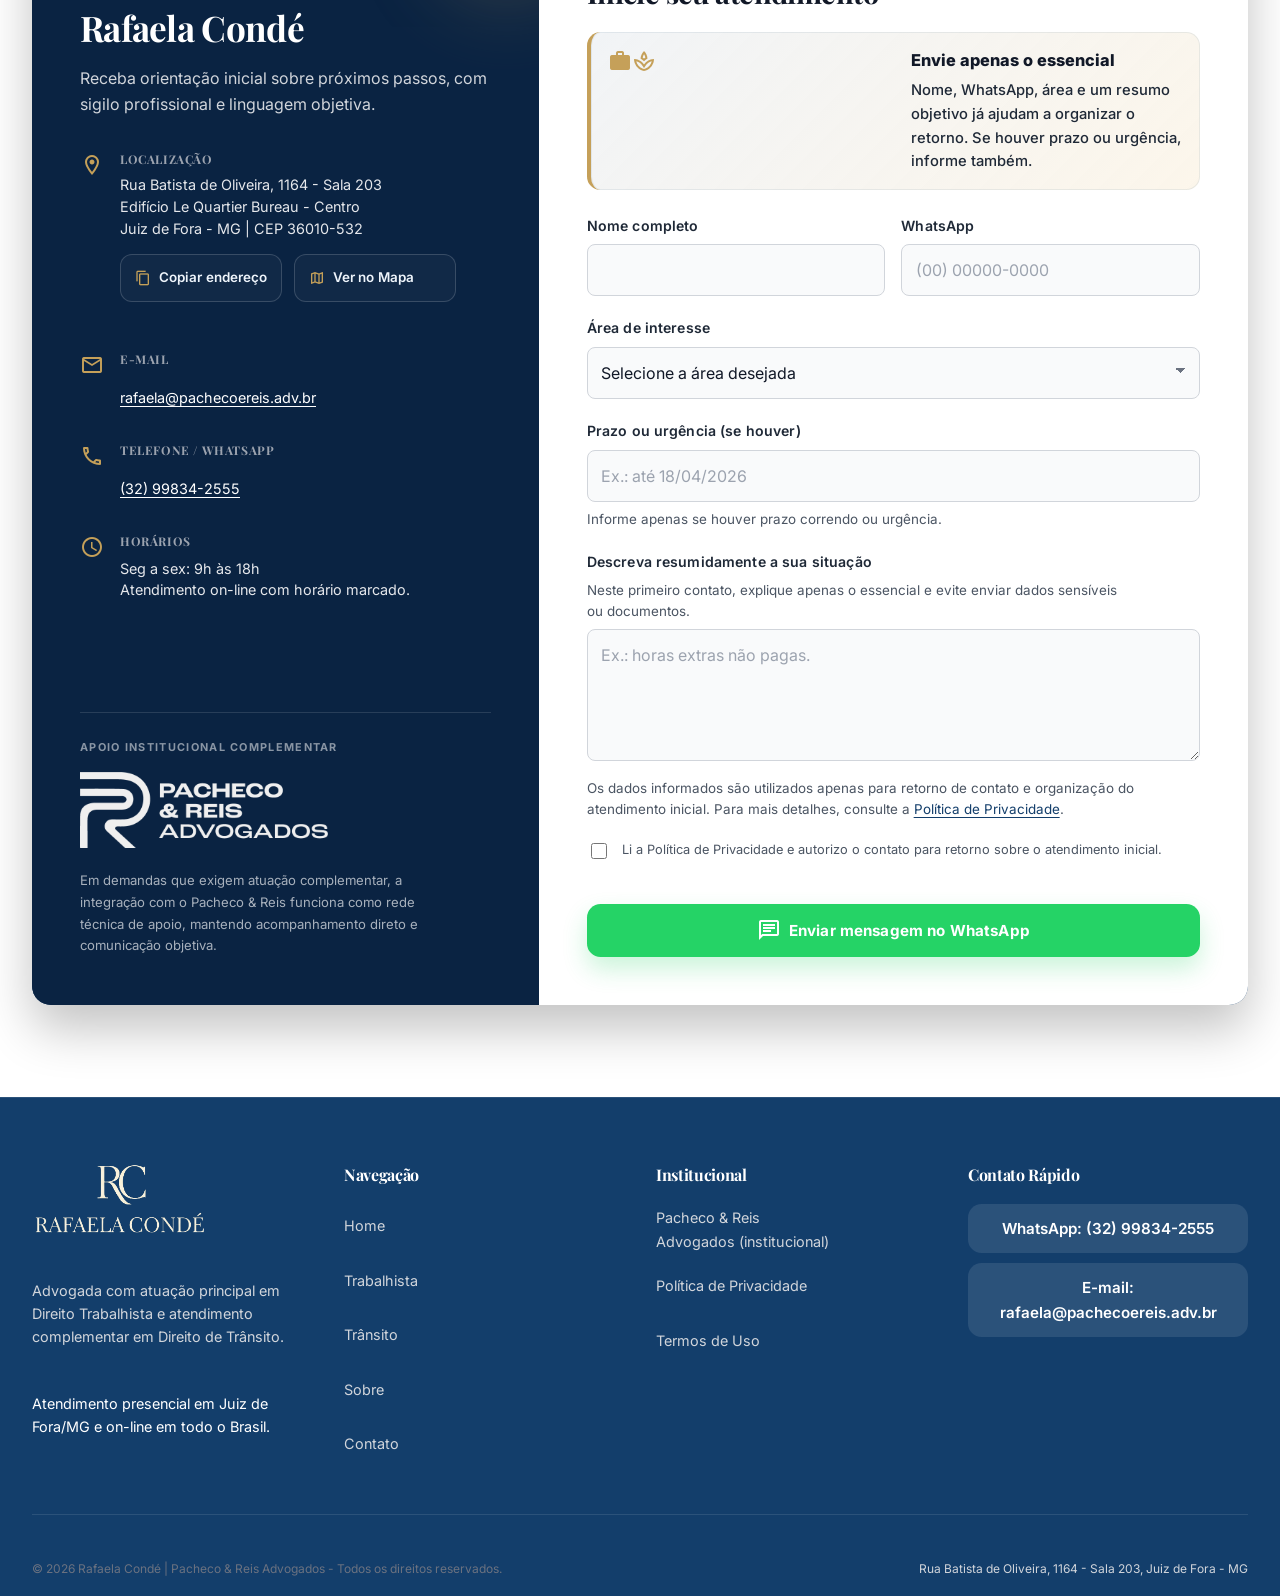
==== commit 640ea22e: "fix(header): logo do menu sem fundo - Regenera logos otimizadas (`webp/avif`) a partir dos PNGs tran" ====
--- a/index.html
+++ b/index.html
@@ -133,15 +133,7 @@
       <div class="container header-inner">
         <a class="brand" href="./" aria-label="Voltar para a página inicial">
           <picture>
-            <source
-              sizes="(max-width: 1023px) 40vw, 14rem"
-              srcset="
-                assets/images/optimized/logo-light-320.avif 320w,
-                assets/images/optimized/logo-light-640.avif 640w
-              "
-              type="image/avif"
-            />
-            <source
+<source
               sizes="(max-width: 1023px) 40vw, 14rem"
               srcset="
                 assets/images/optimized/logo-light-320.webp 320w,
@@ -159,15 +151,7 @@
             />
           </picture>
           <picture>
-            <source
-              sizes="(max-width: 1023px) 40vw, 14rem"
-              srcset="
-                assets/images/optimized/logo-dark-320.avif 320w,
-                assets/images/optimized/logo-dark-640.avif 640w
-              "
-              type="image/avif"
-            />
-            <source
+<source
               sizes="(max-width: 1023px) 40vw, 14rem"
               srcset="
                 assets/images/optimized/logo-dark-320.webp 320w,
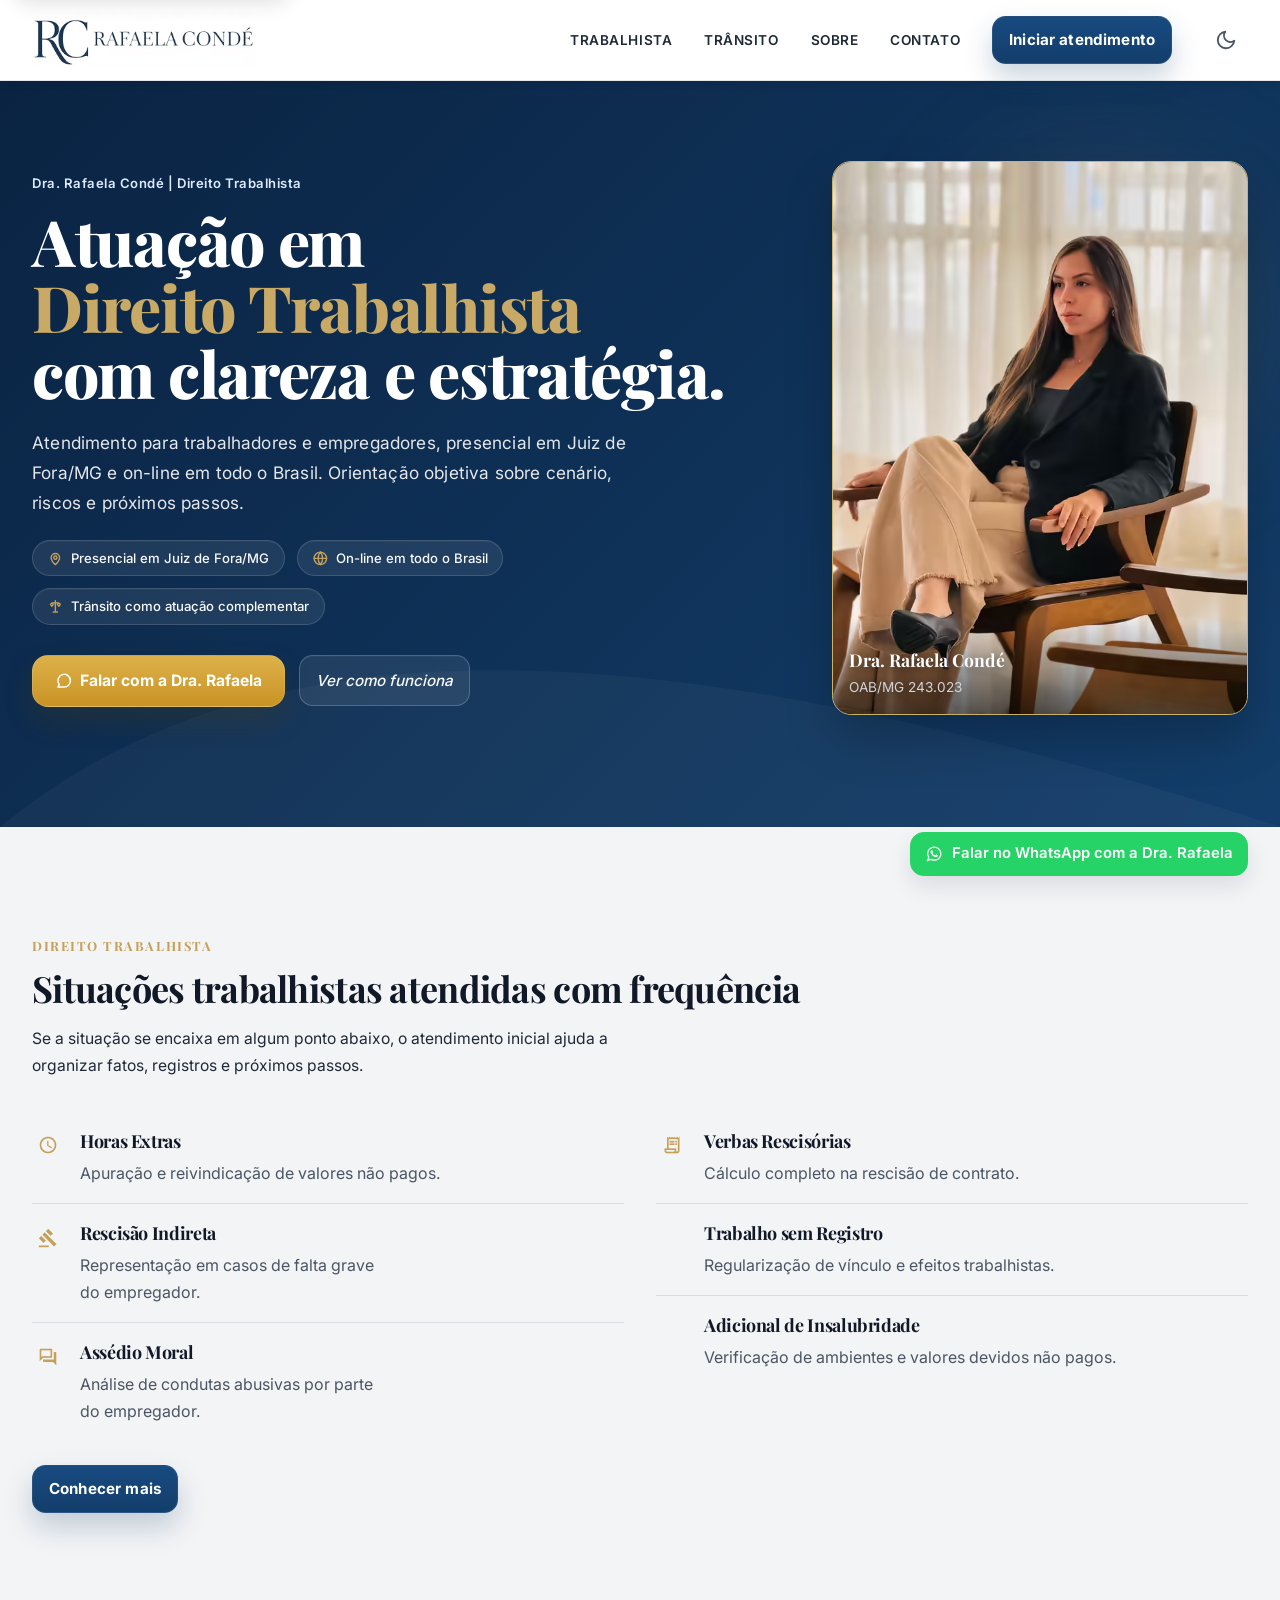
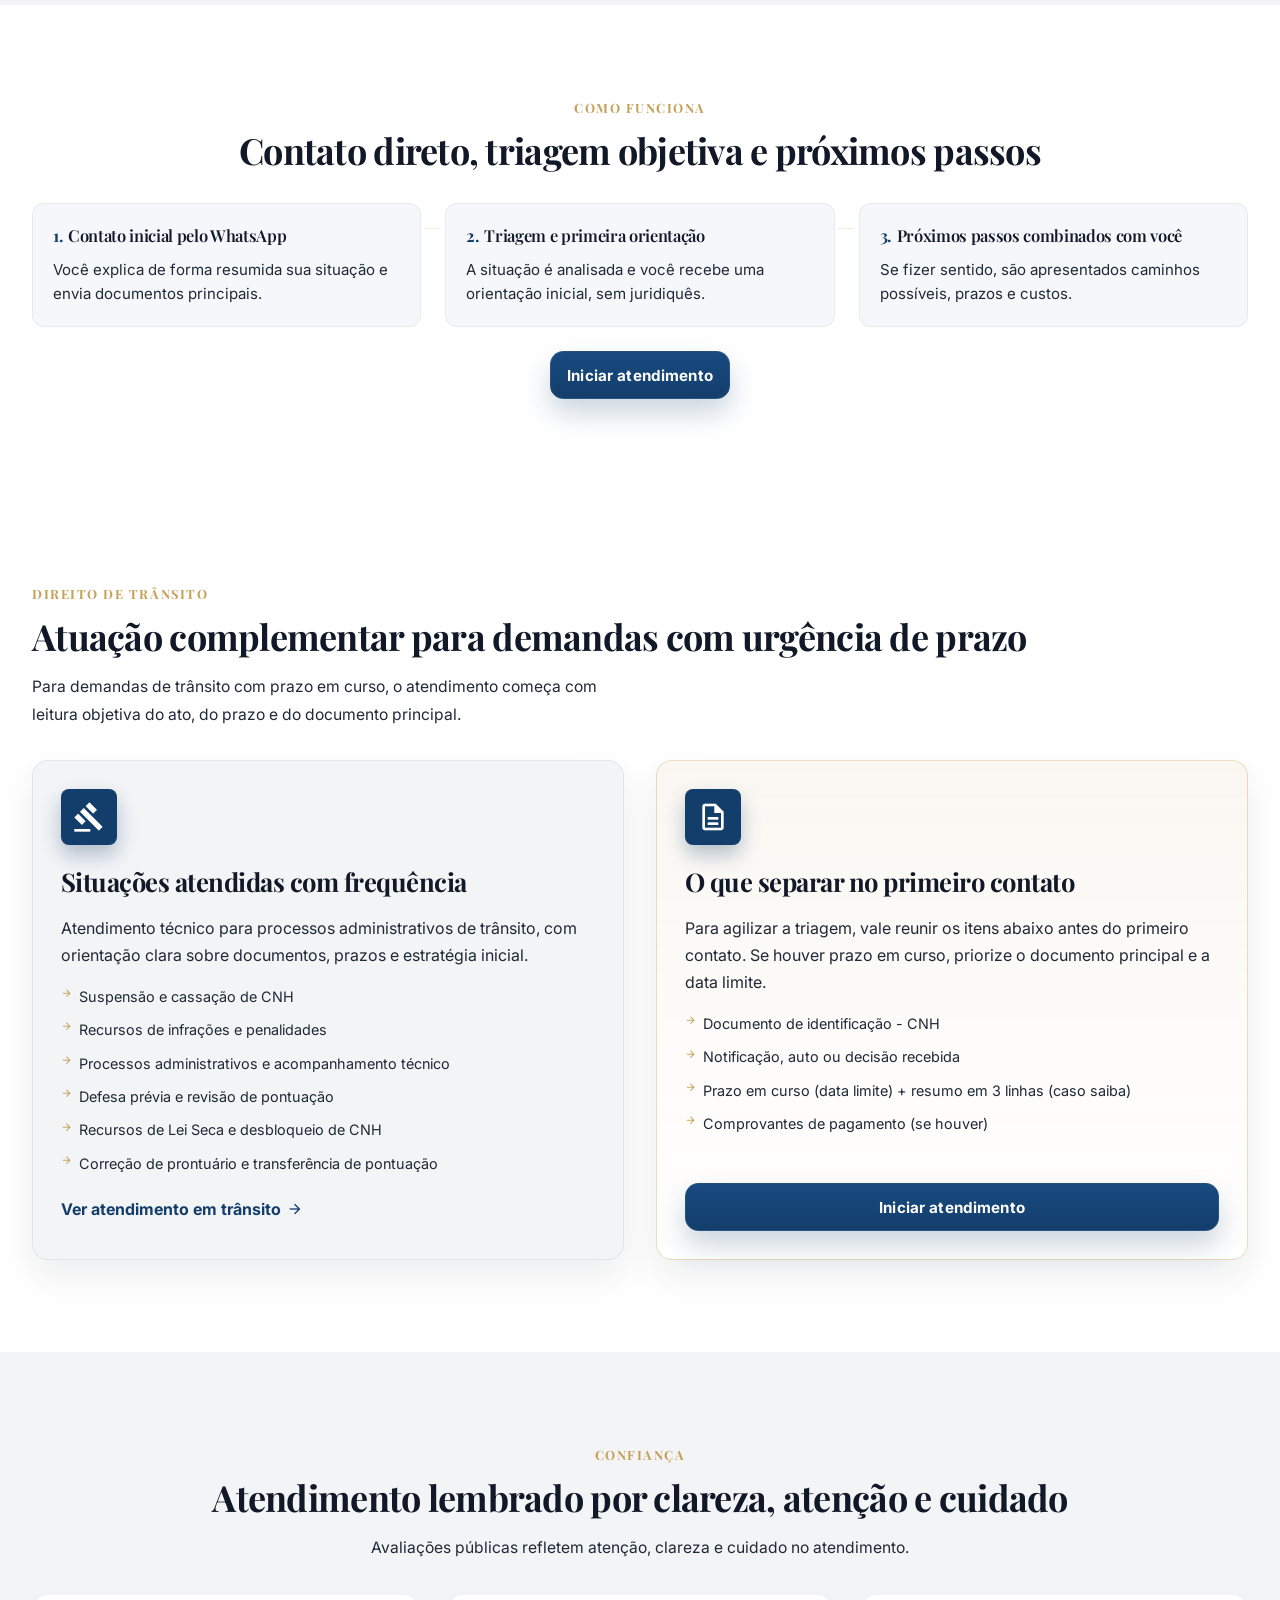
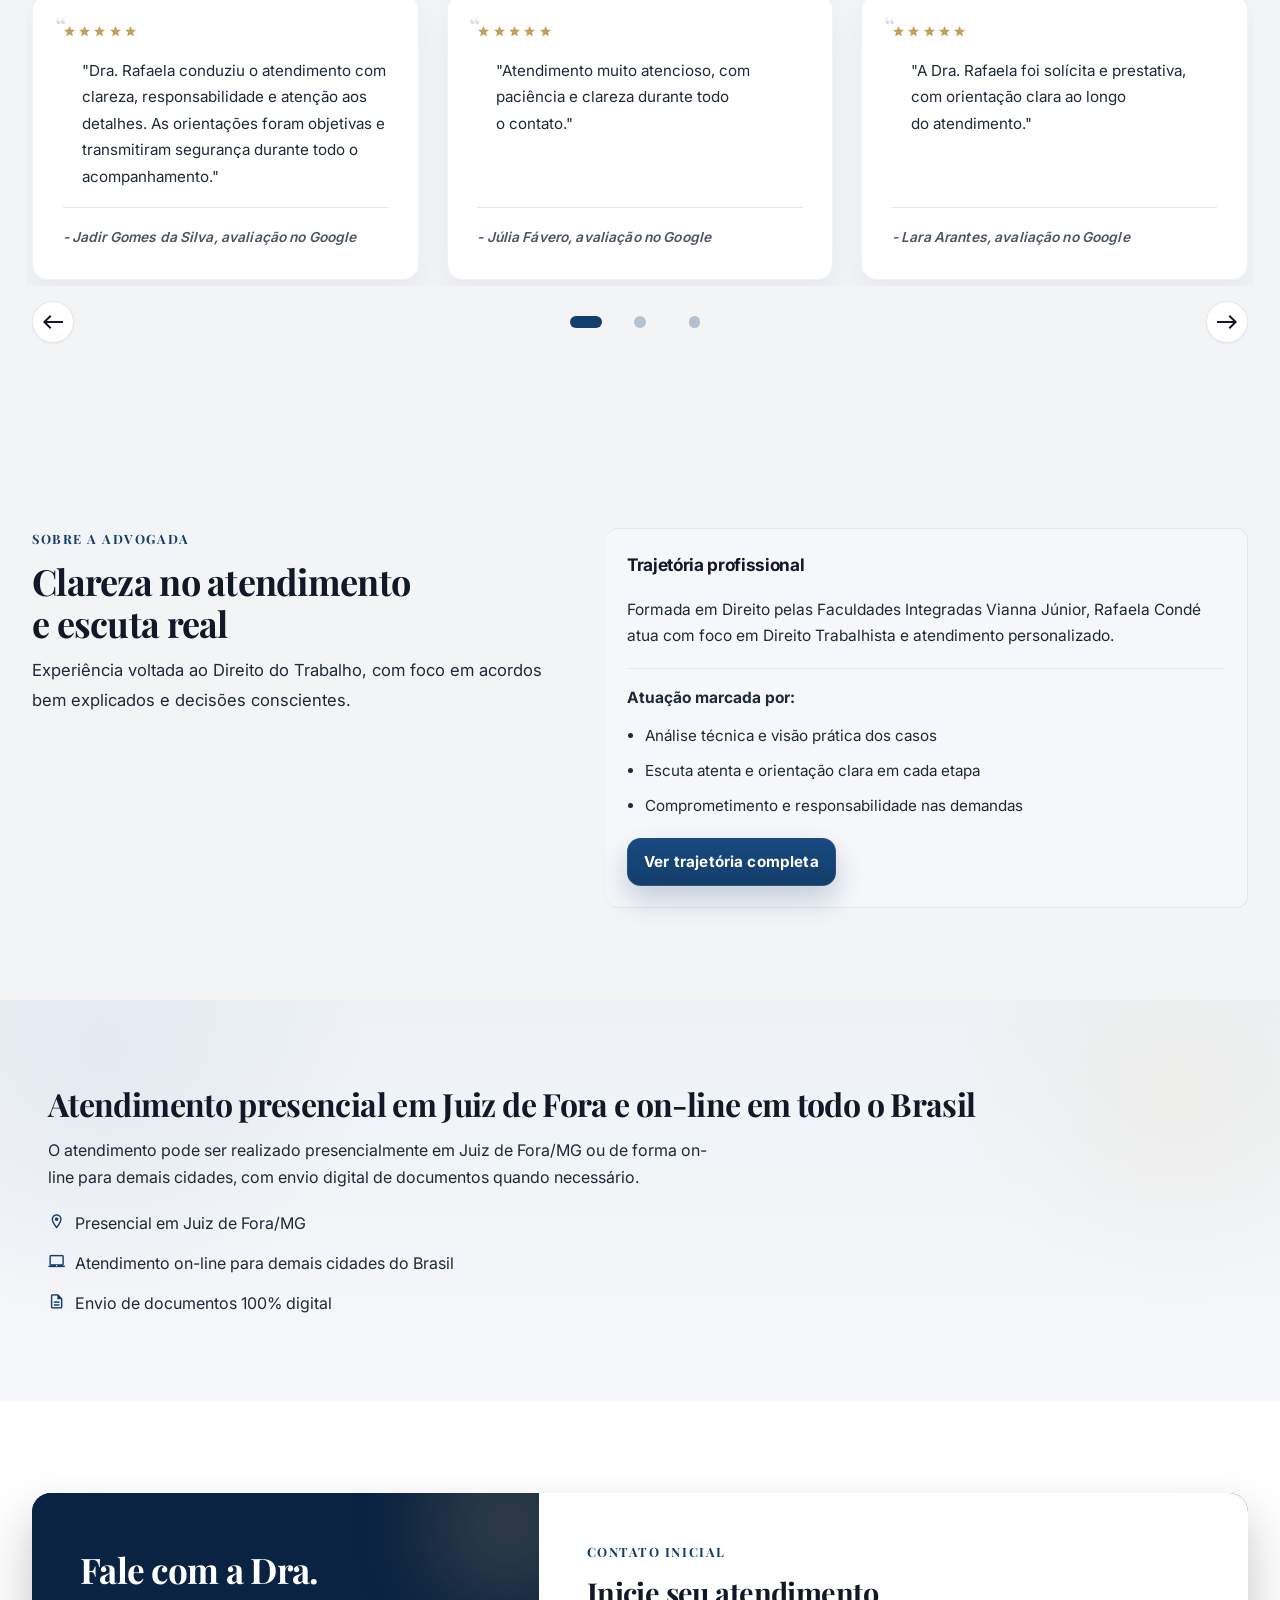
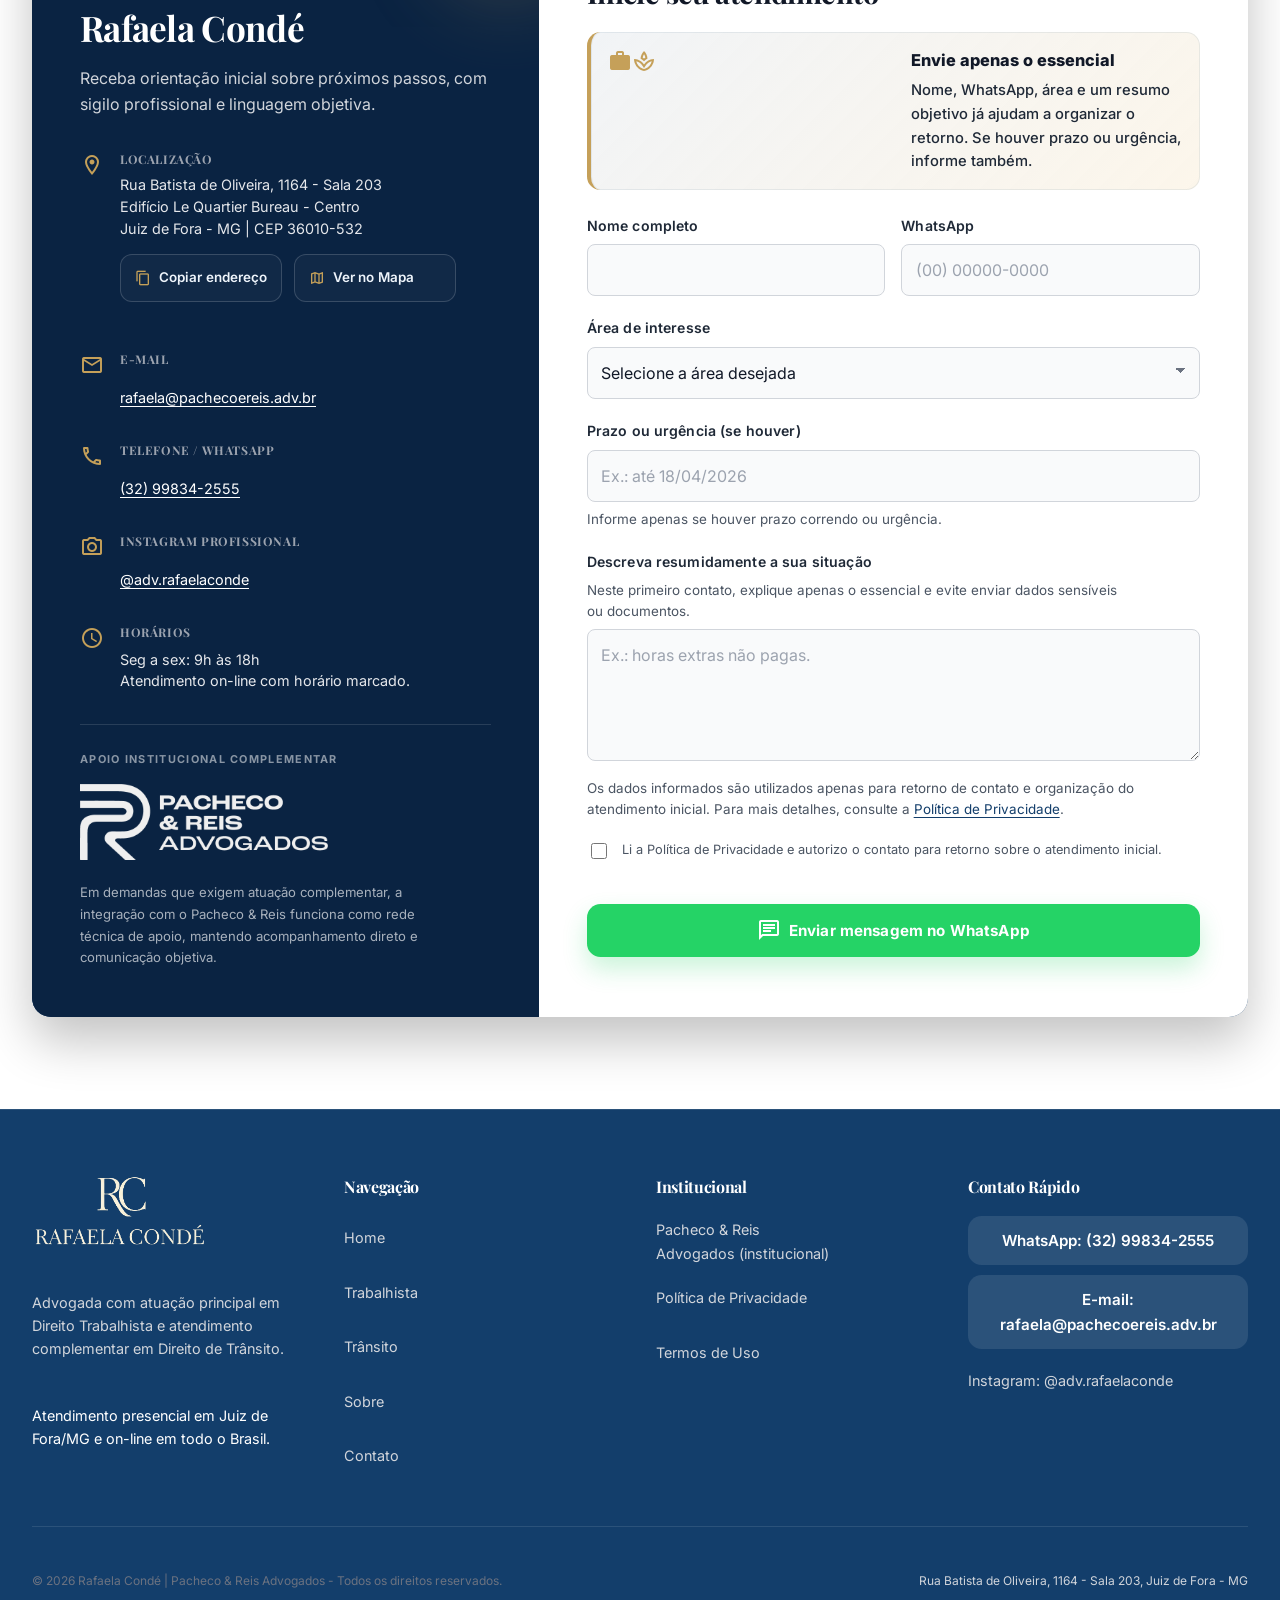
==== commit c99a5556: "feat: integrar Instagram e imagem Open Graph em index.html" ====
--- a/index.html
+++ b/index.html
@@ -19,6 +19,12 @@
     />
     <meta property="og:type" content="website" />
     <meta property="og:url" content="https://rafaelaconde.adv.br/" />
+    <meta property="og:image" content="https://rafaelaconde.adv.br/assets/images/rafaela.JPG.jpeg" />
+    <meta property="og:image:alt" content="Retrato profissional da Dra. Rafaela Condé" />
+    <meta property="og:image:type" content="image/jpeg" />
+    <meta name="twitter:card" content="summary_large_image" />
+    <meta name="twitter:image" content="https://rafaelaconde.adv.br/assets/images/rafaela.JPG.jpeg" />
+    <meta name="twitter:image:alt" content="Retrato profissional da Dra. Rafaela Condé" />
     <title>Dra. Rafaela Condé | Advogada Trabalhista em Juiz de Fora/MG</title>
     <link href="assets/images/favicon.png" rel="icon" type="image/png" />
         <link
@@ -35,16 +41,7 @@
       type="font/ttf"
       crossorigin
     />
-    <style>
-      :root{--font-sans:"Inter",-apple-system,BlinkMacSystemFont,"Segoe UI",sans-serif;--font-display:"Playfair Display",Georgia,"Times New Roman",serif}*{box-sizing:border-box}body{margin:0;font-family:var(--font-sans);line-height:1.65;background:#f3f4f6;color:#1f2937}img,svg{display:block;max-width:100%}.container{width:min(1280px,calc(100% - 2rem));margin-inline:auto}.site-header{position:sticky;top:0;z-index:50;background:rgba(255,255,255,.95);border-bottom:1px solid #e5e7eb}.header-inner{min-height:5rem;display:flex;align-items:center;justify-content:space-between;gap:1rem}.brand-logo-image{width:clamp(9rem,24vw,14rem);height:auto}.hero,.page-hero{background:linear-gradient(135deg,#0a2342,#133e6b);color:#fff}.hero-content,.page-hero-content{padding:2.75rem 0}.hero-title,.page-hero-title{margin:0 0 1rem;font-family:var(--font-display);line-height:1.12;letter-spacing:-.02em}.hero-role,.page-hero-text{margin:0;max-width:36rem;color:rgba(255,255,255,.88)}@media (min-width:768px){.container{width:min(1280px,calc(100% - 3rem))}}
-    </style>
-    <link
-      as="style"
-      href="assets/css/styles.css?v=20260422-1"
-      onload="this.onload=null;this.rel='stylesheet'"
-      rel="preload"
-    />
-    <noscript><link href="assets/css/styles.css?v=20260422-1" rel="stylesheet" /></noscript>
+    <link href="assets/css/styles.css?v=20260422-1" rel="stylesheet" />
     <script>
       (() => {
         const GA_ID = "G-N1Q726MW35";
@@ -102,6 +99,7 @@
         "@type": "LegalService",
         "name": "Rafaela Conde Advogada",
         "image": "https://rafaelaconde.adv.br/assets/images/rafaela.JPG.jpeg",
+        "sameAs": ["https://www.instagram.com/adv.rafaelaconde/"],
         "url": "https://rafaelaconde.adv.br/",
         "telephone": "+55-32-99834-2555",
         "email": "rafaela@pachecoereis.adv.br",
@@ -937,6 +935,21 @@
                     </div>
                   </div>
                   <div class="contact-block">
+                    <span class="material-icons-outlined" aria-hidden="true">photo_camera</span>
+                    <div class="contact-block-body">
+                      <h3 class="contact-label">Instagram profissional</h3>
+                      <p class="contact-value">
+                        <a
+                          class="contact-link"
+                          href="https://www.instagram.com/adv.rafaelaconde/"
+                          aria-label="Visitar o Instagram profissional da Dra. Rafaela Condé"
+                          rel="noopener noreferrer"
+                          target="_blank"
+                        >@adv.rafaelaconde</a>
+                      </p>
+                    </div>
+                  </div>
+                  <div class="contact-block">
                     <span class="material-icons-outlined">schedule</span>
                     <div class="contact-block-body">
                       <h3 class="contact-label">Horários</h3>
@@ -1155,6 +1168,13 @@
             <a class="footer-cta" href="mailto:rafaela@pachecoereis.adv.br">
               E-mail: rafaela@pachecoereis.adv.br
             </a>
+            <a
+              class="footer-link"
+              href="https://www.instagram.com/adv.rafaelaconde/"
+              aria-label="Instagram profissional da Dra. Rafaela Condé, @adv.rafaelaconde"
+              rel="noopener noreferrer"
+              target="_blank"
+            >Instagram: @adv.rafaelaconde</a>
           </div>
         </div>
         <div class="footer-bottom">
--- a/assets/css/styles.css
+++ b/assets/css/styles.css
@@ -51,6 +51,12 @@
   --focus-outline: 3px solid rgba(197, 160, 89, 0.9);
   --transition-fast: 180ms ease;
   --transition-base: 240ms ease;
+  --reveal-duration-fast: 160ms;
+  --reveal-duration-base: 170ms;
+  --reveal-duration-slow: 180ms;
+  --reveal-duration-hero: 190ms;
+  --reveal-stagger-base: 8ms;
+  --reveal-stagger-step: 12ms;
 }
 
 html.dark {
@@ -4274,24 +4280,24 @@
   opacity: 0;
   transform: translateY(10px);
   transition:
-    opacity 420ms ease,
-    transform 420ms ease;
+    opacity var(--reveal-duration-slow) ease,
+    transform var(--reveal-duration-slow) ease;
 }
 
 .js .page-service-work .page-service-process-header[data-reveal] {
   opacity: 0;
   transform: translateY(8px);
   transition:
-    opacity 240ms ease,
-    transform 240ms ease;
+    opacity var(--reveal-duration-base) ease,
+    transform var(--reveal-duration-base) ease;
 }
 
 .js .page-service-work .service-columns-card-process[data-reveal] {
   opacity: 0;
   transform: translateY(12px) scale(0.98);
   transition:
-    opacity 300ms ease,
-    transform 300ms ease;
+    opacity var(--reveal-duration-slow) ease,
+    transform var(--reveal-duration-slow) ease;
 }
 
 .js .page-service [data-reveal].is-revealed .service-reveal-item {
@@ -4314,8 +4320,8 @@
   transform: scaleY(0.72);
   transform-origin: center;
   transition:
-    opacity 420ms ease 140ms,
-    transform 420ms ease 140ms;
+    opacity var(--reveal-duration-slow) ease 80ms,
+    transform var(--reveal-duration-slow) ease 80ms;
 }
 
 .js .page-service-work .service-columns-card-process[data-reveal].is-revealed .service-columns-divider {
@@ -4324,27 +4330,27 @@
 }
 
 .js .page-service [data-reveal].is-revealed .service-reveal-item:nth-child(1) {
-  transition-delay: 60ms;
+  transition-delay: var(--reveal-stagger-base);
 }
 
 .js .page-service [data-reveal].is-revealed .service-reveal-item:nth-child(2) {
-  transition-delay: 120ms;
+  transition-delay: calc(var(--reveal-stagger-base) + var(--reveal-stagger-step));
 }
 
 .js .page-service [data-reveal].is-revealed .service-reveal-item:nth-child(3) {
-  transition-delay: 180ms;
+  transition-delay: calc(var(--reveal-stagger-base) + (var(--reveal-stagger-step) * 2));
 }
 
 .js .page-service [data-reveal].is-revealed .service-reveal-item:nth-child(4) {
-  transition-delay: 240ms;
+  transition-delay: calc(var(--reveal-stagger-base) + (var(--reveal-stagger-step) * 3));
 }
 
 .js .page-service [data-reveal].is-revealed .service-reveal-item:nth-child(5) {
-  transition-delay: 300ms;
+  transition-delay: calc(var(--reveal-stagger-base) + (var(--reveal-stagger-step) * 4));
 }
 
 .js .page-service [data-reveal].is-revealed .service-reveal-item:nth-child(6) {
-  transition-delay: 360ms;
+  transition-delay: calc(var(--reveal-stagger-base) + (var(--reveal-stagger-step) * 5));
 }
 
 .js .page-service .page-hero-content[data-reveal] .page-service-hero-copy > * {
@@ -4354,8 +4360,8 @@
 .js .page-service .page-hero-content[data-reveal] .page-service-hero-copy > * {
   transform: translateY(12px);
   transition:
-    opacity 420ms ease,
-    transform 420ms ease;
+    opacity var(--reveal-duration-slow) ease,
+    transform var(--reveal-duration-slow) ease;
 }
 
 .js .page-service .page-hero-content[data-reveal].is-revealed .page-service-hero-copy > * {
@@ -4364,61 +4370,61 @@
 }
 
 .js .page-service .page-hero-content[data-reveal].is-revealed .page-service-hero-copy > :nth-child(1) {
-  transition-delay: 40ms;
+  transition-delay: var(--reveal-stagger-base);
 }
 
 .js .page-service .page-hero-content[data-reveal].is-revealed .page-service-hero-copy > :nth-child(2) {
-  transition-delay: 110ms;
+  transition-delay: calc(var(--reveal-stagger-base) + (var(--reveal-stagger-step) * 1));
 }
 
 .js .page-service .page-hero-content[data-reveal].is-revealed .page-service-hero-copy > :nth-child(3) {
-  transition-delay: 180ms;
+  transition-delay: calc(var(--reveal-stagger-base) + (var(--reveal-stagger-step) * 2));
 }
 
 .js .page-service .page-hero-content[data-reveal].is-revealed .page-service-hero-copy > :nth-child(4) {
-  transition-delay: 250ms;
+  transition-delay: calc(var(--reveal-stagger-base) + (var(--reveal-stagger-step) * 3));
 }
 
 .js .page-service .page-hero-content[data-reveal].is-revealed .page-service-hero-copy > :nth-child(5) {
-  transition-delay: 320ms;
+  transition-delay: calc(var(--reveal-stagger-base) + (var(--reveal-stagger-step) * 4));
 }
 
 .js .topics-grid[data-reveal] .topic-reveal-item {
   opacity: 0;
   transform: translateY(12px);
   transition:
-    opacity 300ms ease-out,
-    transform 300ms ease-out;
+    opacity var(--reveal-duration-base) ease-out,
+    transform var(--reveal-duration-base) ease-out;
 }
 
 .js .topics-grid[data-reveal].is-revealed .topics-col .topic-item:nth-of-type(1) {
   opacity: 1;
   transform: translateY(0);
-  transition-delay: 60ms;
+  transition-delay: var(--reveal-stagger-base);
 }
 
 .js .topics-grid[data-reveal].is-revealed .topics-col .topic-item:nth-of-type(2) {
   opacity: 1;
   transform: translateY(0);
-  transition-delay: 140ms;
+  transition-delay: calc(var(--reveal-stagger-base) + (var(--reveal-stagger-step) * 1));
 }
 
 .js .topics-grid[data-reveal].is-revealed .topics-col .topic-item:nth-of-type(3) {
   opacity: 1;
   transform: translateY(0);
-  transition-delay: 220ms;
+  transition-delay: calc(var(--reveal-stagger-base) + (var(--reveal-stagger-step) * 2));
 }
 
 .js .topics-grid[data-reveal].is-revealed .topics-col .topic-item:nth-of-type(4) {
   opacity: 1;
   transform: translateY(0);
-  transition-delay: 300ms;
+  transition-delay: calc(var(--reveal-stagger-base) + (var(--reveal-stagger-step) * 3));
 }
 
 .js .topics-grid[data-reveal].is-revealed .topics-col .topic-item:nth-of-type(5) {
   opacity: 1;
   transform: translateY(0);
-  transition-delay: 380ms;
+  transition-delay: calc(var(--reveal-stagger-base) + (var(--reveal-stagger-step) * 4));
 }
 
 html.dark .page-service .page-hero .section-kicker {
@@ -5807,38 +5813,38 @@
 .js .page-about .page-hero-about .page-hero-media {
   opacity: 0;
   transform: translateY(12px);
-  animation: page-about-fade-up 420ms ease forwards;
+  animation: page-about-fade-up var(--reveal-duration-slow) ease forwards;
 }
 
 .js .page-about .page-hero-about .page-hero-title {
-  animation-delay: 70ms;
+  animation-delay: 20ms;
 }
 
 .js .page-about .page-hero-about .page-hero-text {
-  animation-delay: 140ms;
+  animation-delay: 40ms;
 }
 
 .js .page-about .page-about-hero-actions {
-  animation-delay: 210ms;
+  animation-delay: 60ms;
 }
 
 .js .page-about .page-hero-about .page-hero-media {
   transform: translateY(8px);
   animation-name: page-about-portrait-shell-in;
-  animation-duration: 520ms;
-  animation-delay: 120ms;
+  animation-duration: var(--reveal-duration-hero);
+  animation-delay: 80ms;
 }
 
 .js .page-about .page-hero-about .page-hero-portrait img {
-  animation: page-about-portrait-image-in 520ms ease 120ms both;
+  animation: page-about-portrait-image-in var(--reveal-duration-hero) ease 100ms both;
 }
 
 .js .page-about .about-page-content[data-reveal] > * {
   opacity: 0;
   transform: translateY(14px);
   transition:
-    opacity 420ms ease,
-    transform 420ms ease;
+    opacity var(--reveal-duration-slow) ease,
+    transform var(--reveal-duration-slow) ease;
 }
 
 .js .page-about .about-page-content[data-reveal].is-revealed > * {
@@ -5847,27 +5853,27 @@
 }
 
 .js .page-about .about-page-content[data-reveal].is-revealed > :nth-child(1) {
-  transition-delay: 60ms;
+  transition-delay: var(--reveal-stagger-base);
 }
 
 .js .page-about .about-page-content[data-reveal].is-revealed > :nth-child(2) {
-  transition-delay: 120ms;
+  transition-delay: calc(var(--reveal-stagger-base) + (var(--reveal-stagger-step) * 1));
 }
 
 .js .page-about .about-page-content[data-reveal].is-revealed > :nth-child(3) {
-  transition-delay: 180ms;
+  transition-delay: calc(var(--reveal-stagger-base) + (var(--reveal-stagger-step) * 2));
 }
 
 .js .page-about .about-page-content[data-reveal].is-revealed > :nth-child(4) {
-  transition-delay: 240ms;
+  transition-delay: calc(var(--reveal-stagger-base) + (var(--reveal-stagger-step) * 3));
 }
 
 .js .page-about .about-card-frame[data-reveal] {
   opacity: 0;
   transform: translateY(18px);
   transition:
-    opacity 480ms ease,
-    transform 480ms ease;
+    opacity var(--reveal-duration-hero) ease,
+    transform var(--reveal-duration-hero) ease;
 }
 
 .js .page-about .about-card-frame[data-reveal].is-revealed {
@@ -5884,8 +5890,8 @@
   opacity: 0;
   transform: translateY(16px);
   transition:
-    opacity 420ms ease,
-    transform 420ms ease;
+    opacity var(--reveal-duration-slow) ease,
+    transform var(--reveal-duration-slow) ease;
 }
 
 .js .page-about .philosophy-pillars[data-reveal].is-revealed .about-reveal-item {
@@ -5894,19 +5900,19 @@
 }
 
 .js .page-about .philosophy-pillars[data-reveal].is-revealed .about-reveal-item:nth-child(1) {
-  transition-delay: 80ms;
+  transition-delay: var(--reveal-stagger-base);
 }
 
 .js .page-about .philosophy-pillars[data-reveal].is-revealed .about-reveal-item:nth-child(2) {
-  transition-delay: 160ms;
+  transition-delay: calc(var(--reveal-stagger-base) + (var(--reveal-stagger-step) * 1));
 }
 
 .js .page-about .philosophy-pillars[data-reveal].is-revealed .about-reveal-item:nth-child(3) {
-  transition-delay: 240ms;
+  transition-delay: calc(var(--reveal-stagger-base) + (var(--reveal-stagger-step) * 2));
 }
 
 .js .page-about .philosophy-pillars[data-reveal].is-revealed .about-reveal-item:nth-child(4) {
-  transition-delay: 320ms;
+  transition-delay: calc(var(--reveal-stagger-base) + (var(--reveal-stagger-step) * 3));
 }
 
 .js .page-about .about-card-section[data-reveal],
@@ -5917,8 +5923,8 @@
   opacity: 0;
   transform: translateY(10px);
   transition:
-    opacity 320ms ease,
-    transform 320ms ease;
+    opacity var(--reveal-duration-base) ease,
+    transform var(--reveal-duration-base) ease;
 }
 
 .js .page-about .about-card-section[data-reveal].is-revealed,
@@ -6520,8 +6526,8 @@
   opacity: 0;
   transform: translateY(12px);
   transition:
-    opacity 420ms ease,
-    transform 420ms ease;
+    opacity var(--reveal-duration-slow) ease,
+    transform var(--reveal-duration-slow) ease;
 }
 
 .js .page-legal .page-hero-content[data-reveal].is-revealed > * {
@@ -6530,19 +6536,19 @@
 }
 
 .js .page-legal .page-hero-content[data-reveal].is-revealed > :nth-child(1) {
-  transition-delay: 40ms;
+  transition-delay: var(--reveal-stagger-base);
 }
 
 .js .page-legal .page-hero-content[data-reveal].is-revealed > :nth-child(2) {
-  transition-delay: 110ms;
+  transition-delay: calc(var(--reveal-stagger-base) + (var(--reveal-stagger-step) * 1));
 }
 
 .js .page-legal .page-hero-content[data-reveal].is-revealed > :nth-child(3) {
-  transition-delay: 180ms;
+  transition-delay: calc(var(--reveal-stagger-base) + (var(--reveal-stagger-step) * 2));
 }
 
 .js .page-legal .page-hero-content[data-reveal].is-revealed > :nth-child(4) {
-  transition-delay: 250ms;
+  transition-delay: calc(var(--reveal-stagger-base) + (var(--reveal-stagger-step) * 3));
 }
 
 html.dark .page-legal .legal-detail-header .section-kicker,
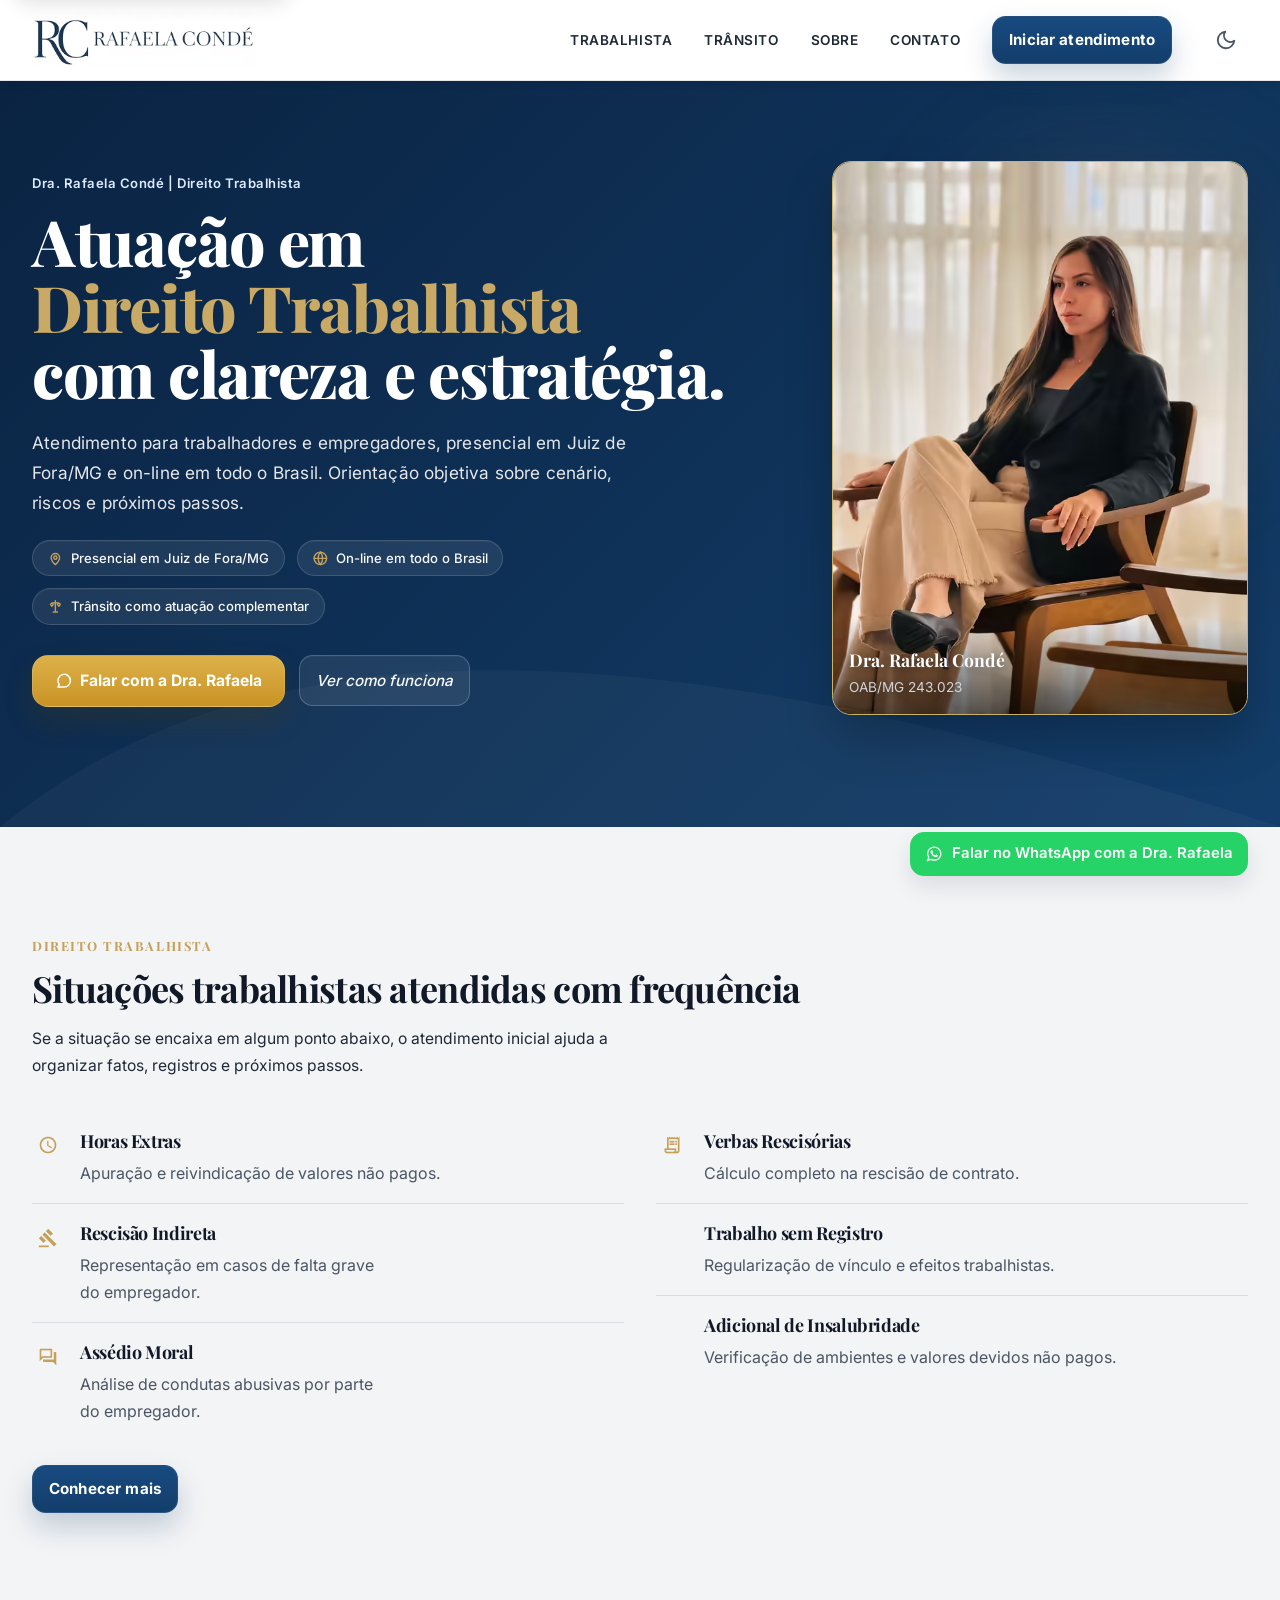
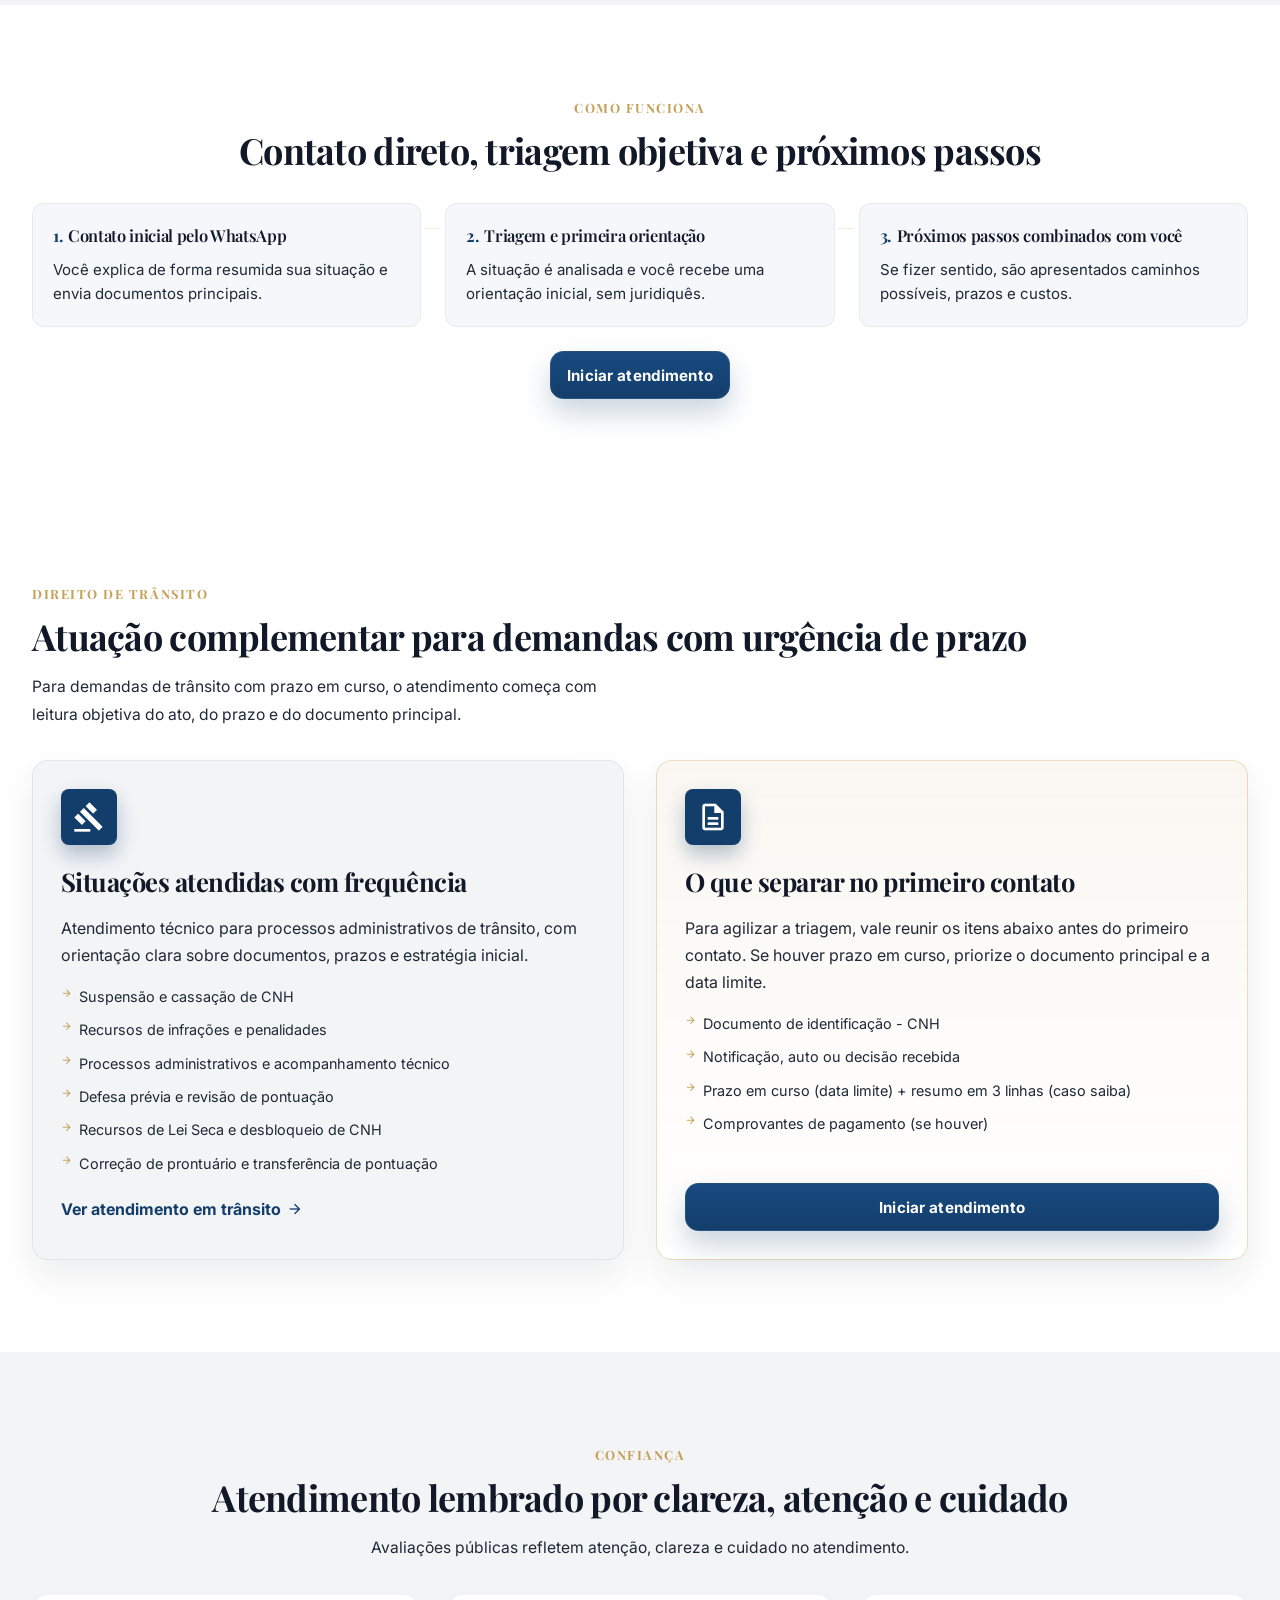
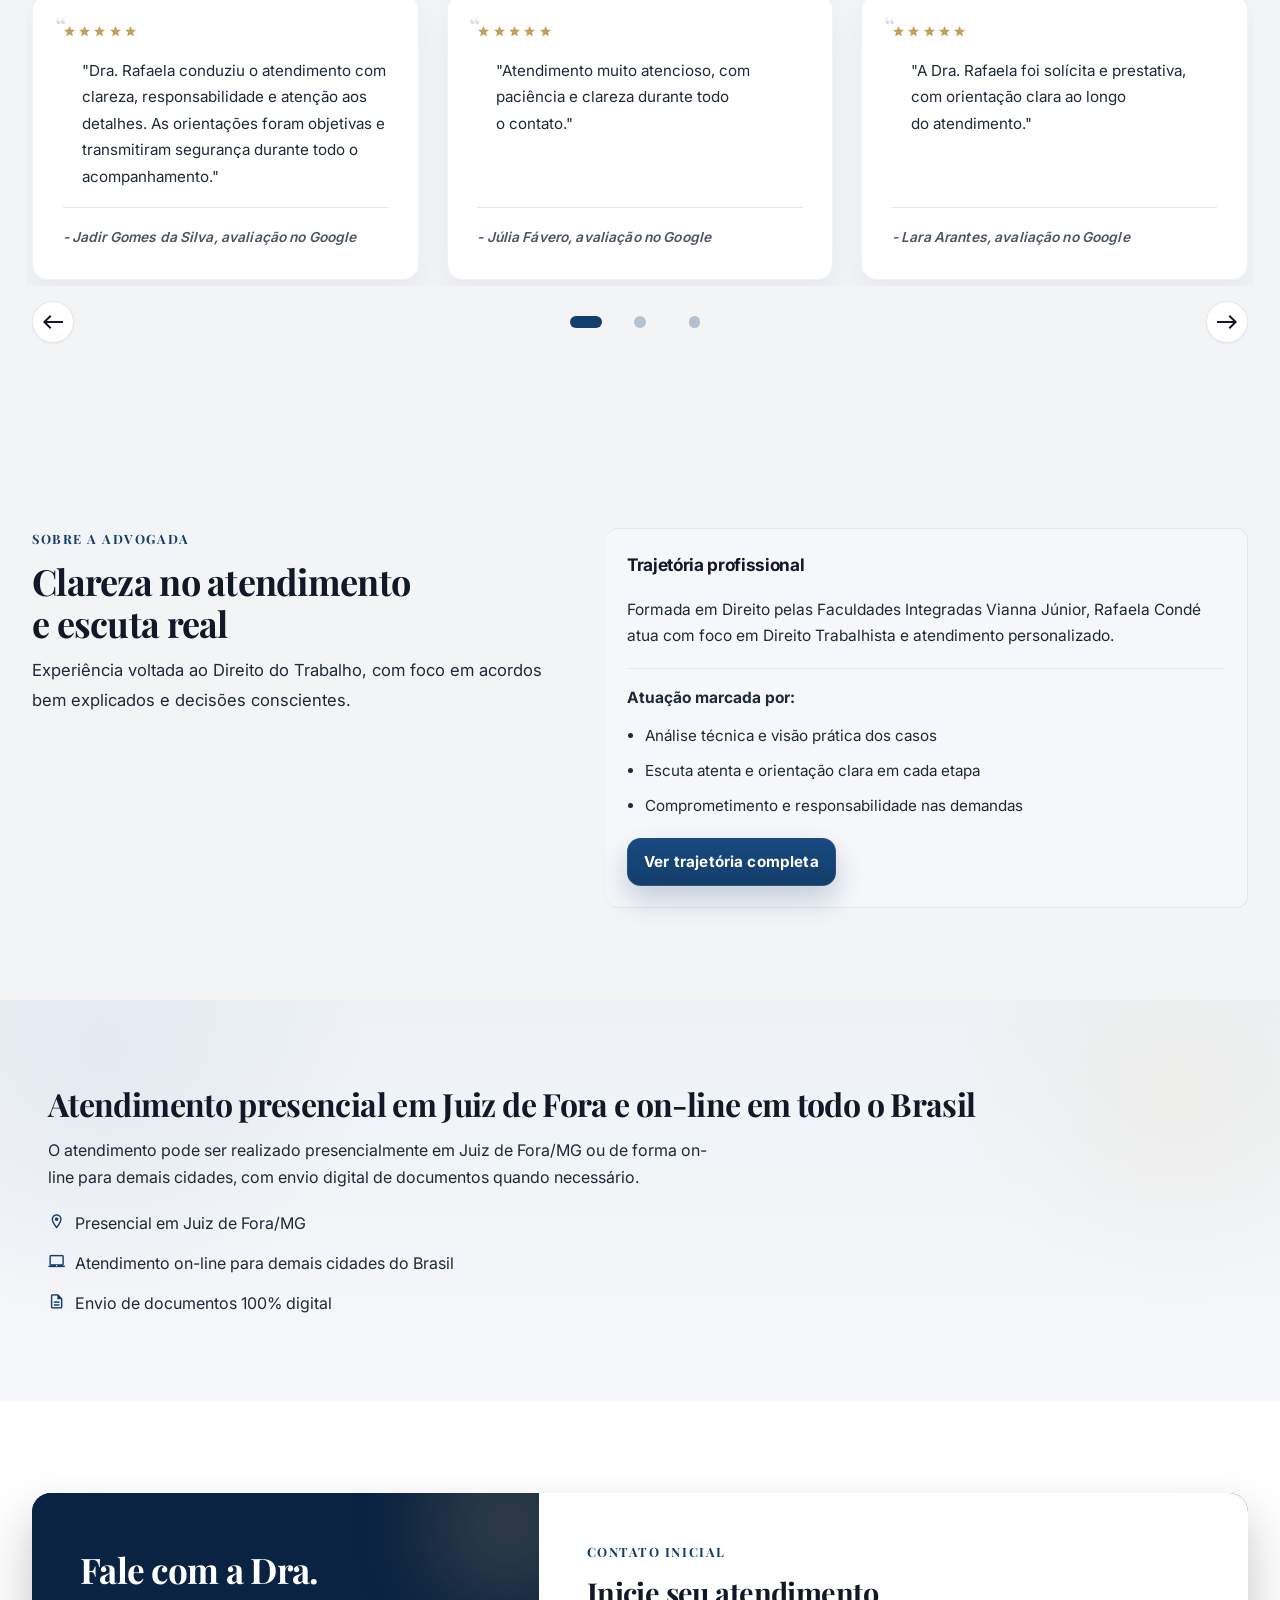
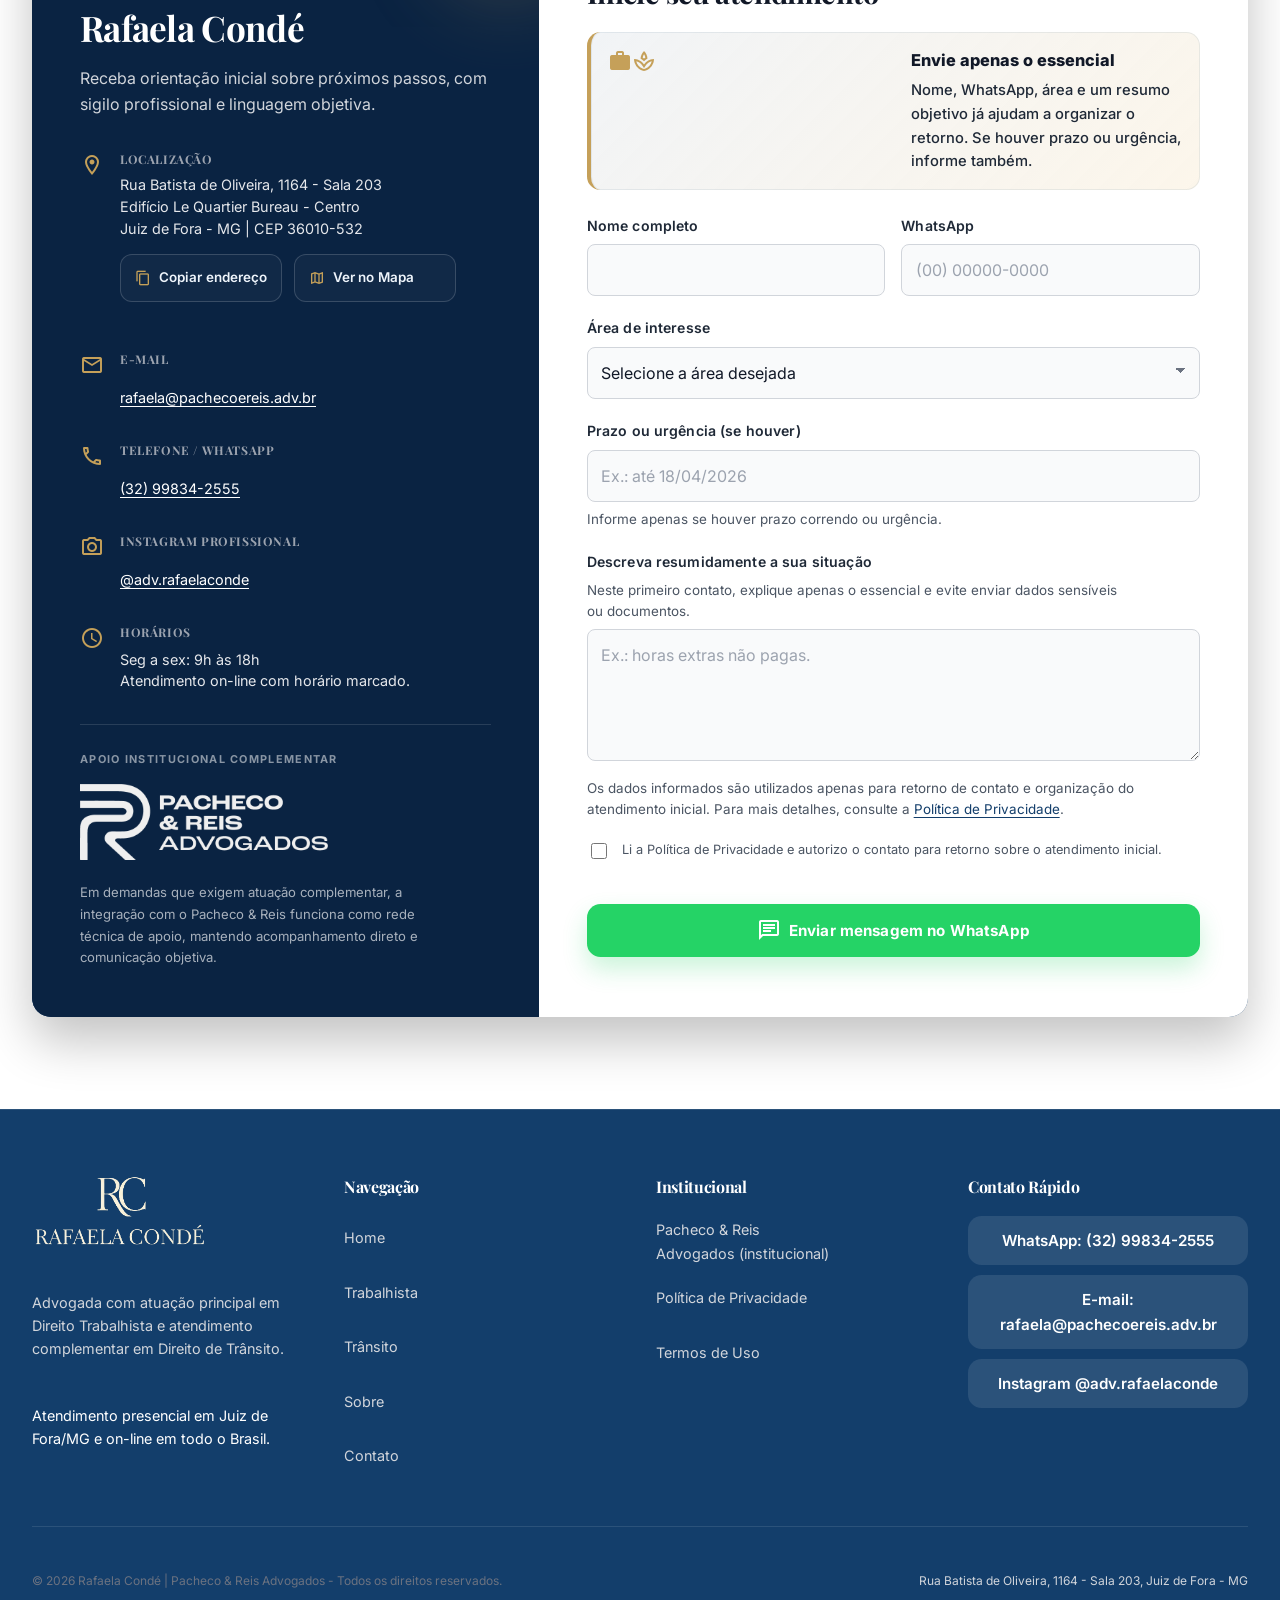
==== commit 27a5d36e: "fix: padronizar cartão do Instagram com ícone no rodapé (index.html)" ====
--- a/index.html
+++ b/index.html
@@ -41,7 +41,7 @@
       type="font/ttf"
       crossorigin
     />
-    <link href="assets/css/styles.css?v=20260422-1" rel="stylesheet" />
+    <link href="assets/css/styles.css?v=20261021-1" rel="stylesheet" />
     <script>
       (() => {
         const GA_ID = "G-N1Q726MW35";
@@ -1169,12 +1169,24 @@
               E-mail: rafaela@pachecoereis.adv.br
             </a>
             <a
-              class="footer-link"
+              class="footer-cta footer-cta-social"
               href="https://www.instagram.com/adv.rafaelaconde/"
               aria-label="Instagram profissional da Dra. Rafaela Condé, @adv.rafaelaconde"
               rel="noopener noreferrer"
               target="_blank"
-            >Instagram: @adv.rafaelaconde</a>
+            >
+              <span class="footer-cta-icon-wrap" aria-hidden="true">
+                <svg class="footer-cta-icon" viewBox="0 0 24 24" fill="none" stroke="currentColor" stroke-width="1.8" stroke-linecap="round" stroke-linejoin="round">
+                  <rect x="2.5" y="2.5" width="19" height="19" rx="5.5" />
+                  <circle cx="12" cy="12" r="4.1" />
+                  <circle cx="17.5" cy="6.5" r="1" fill="currentColor" stroke="none" />
+                </svg>
+              </span>
+              <span class="footer-cta-copy">
+                <span class="footer-cta-label">Instagram</span>
+                <span class="footer-cta-meta">@adv.rafaelaconde</span>
+              </span>
+            </a>
           </div>
         </div>
         <div class="footer-bottom">
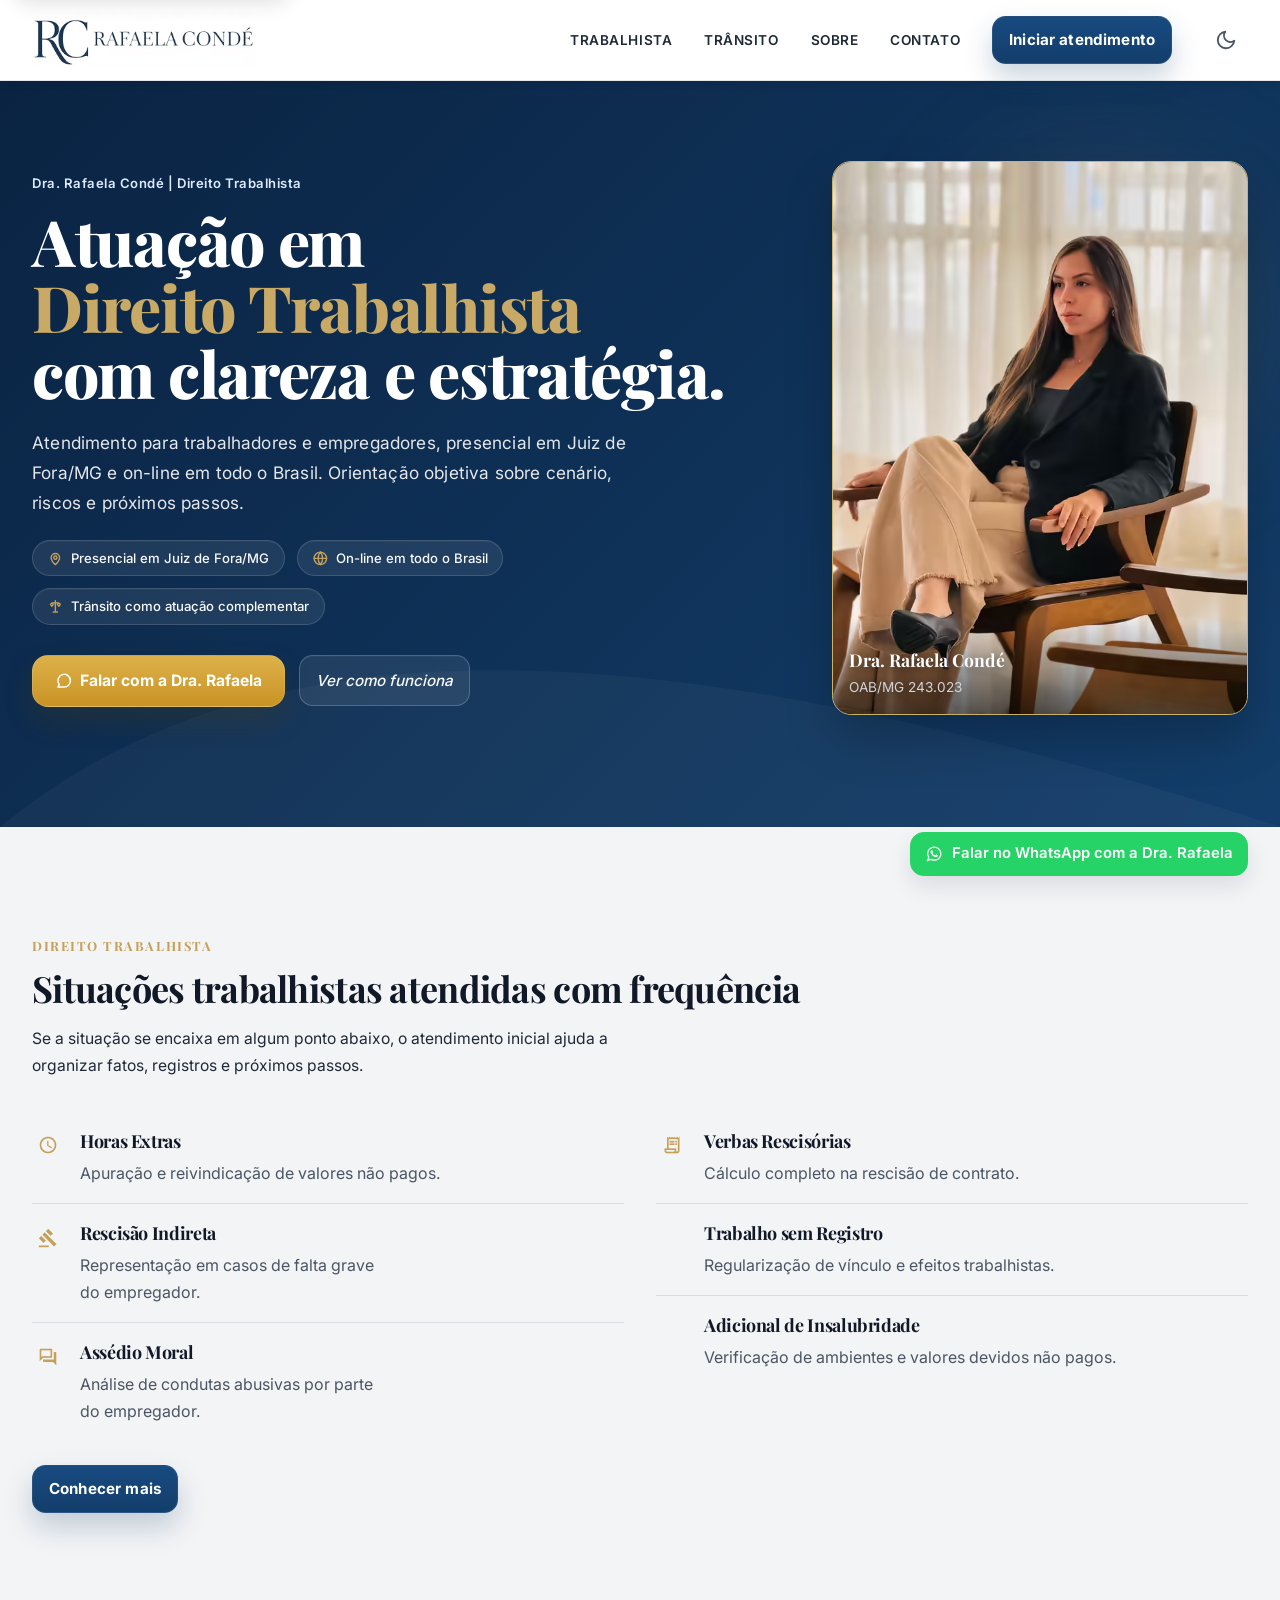
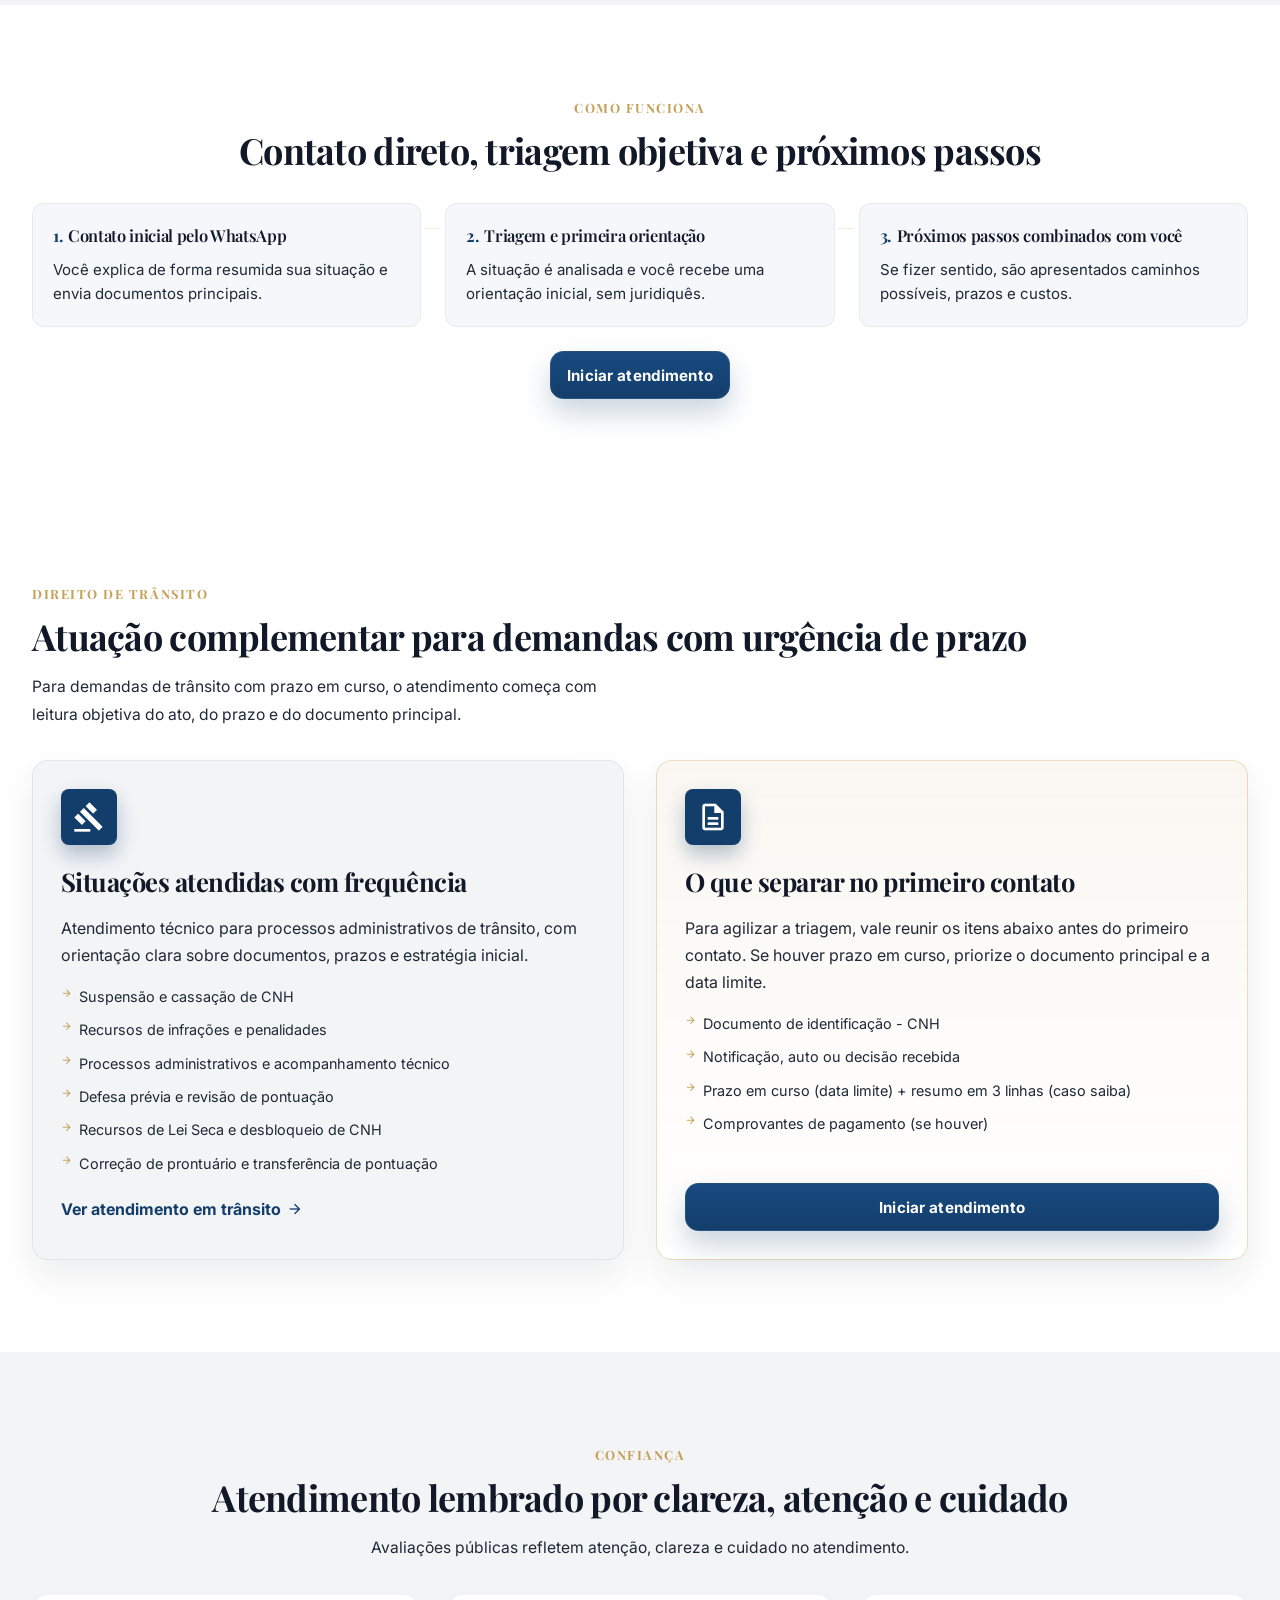
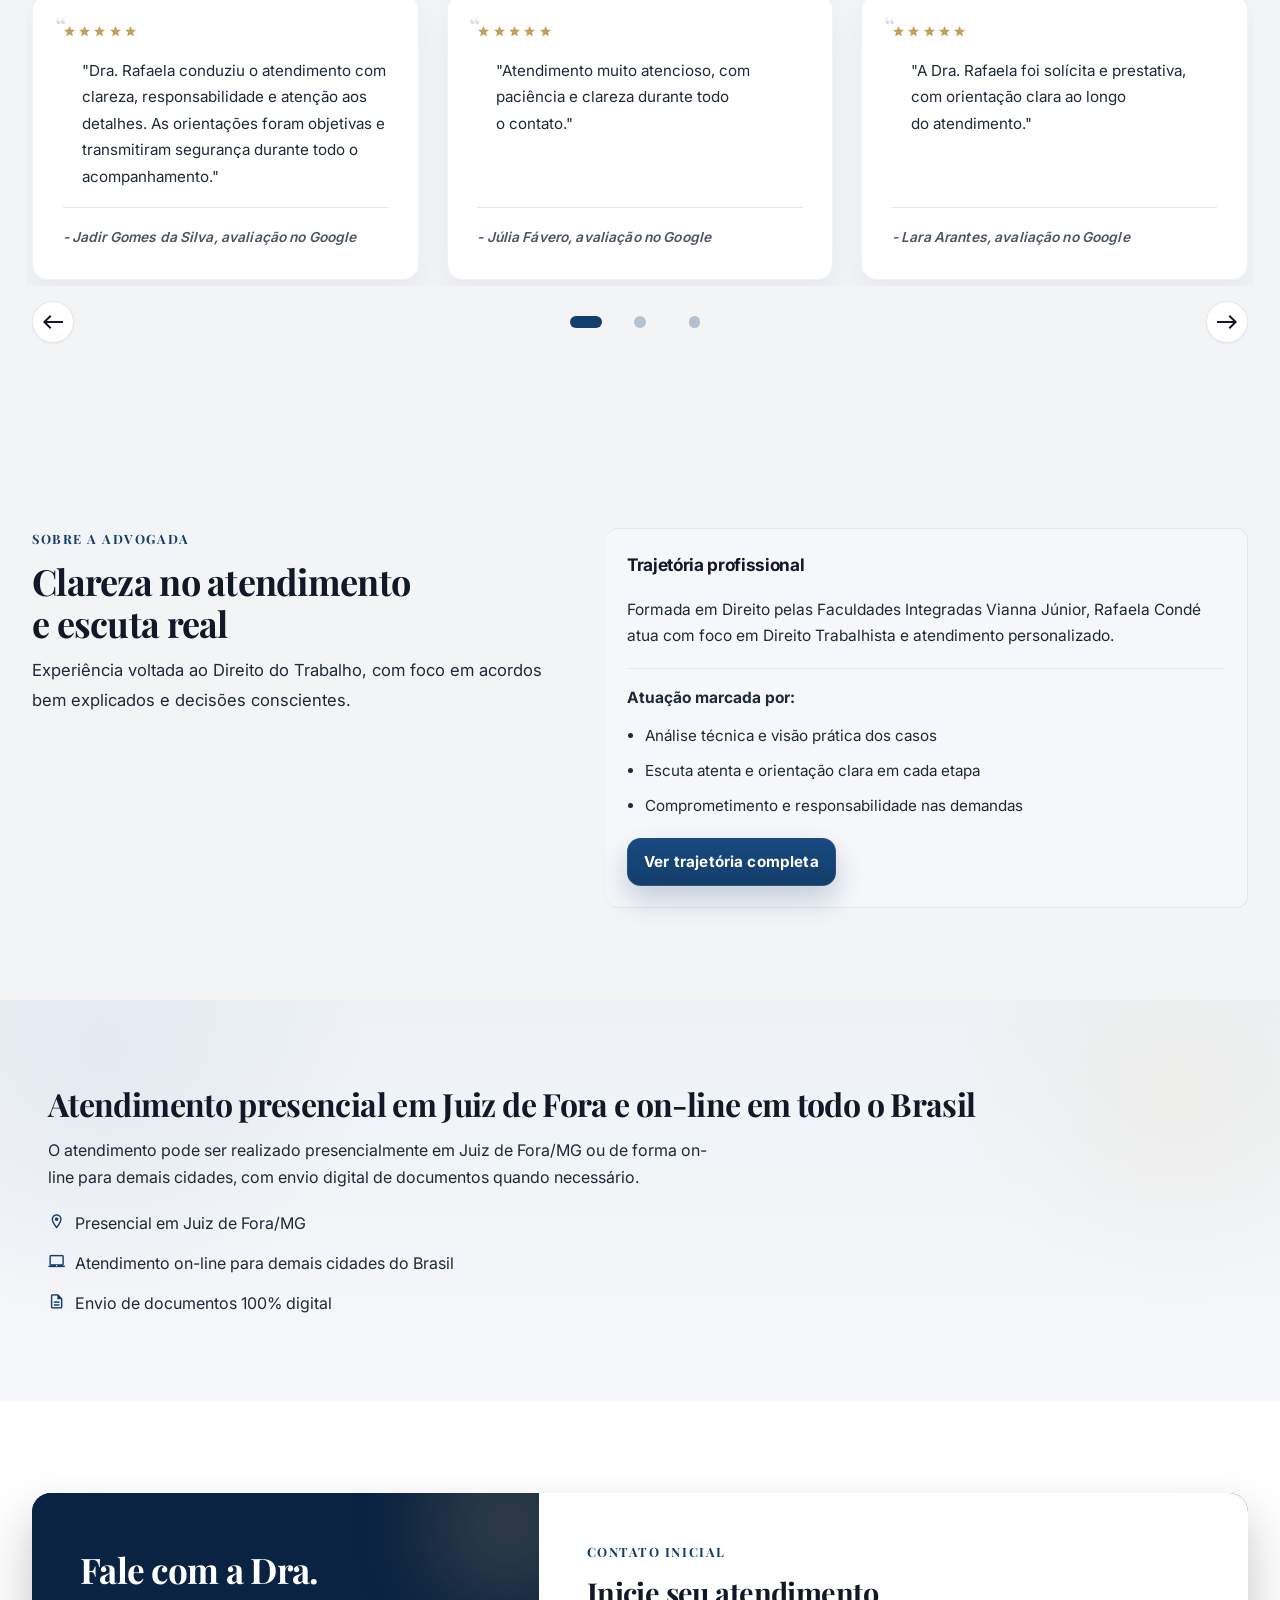
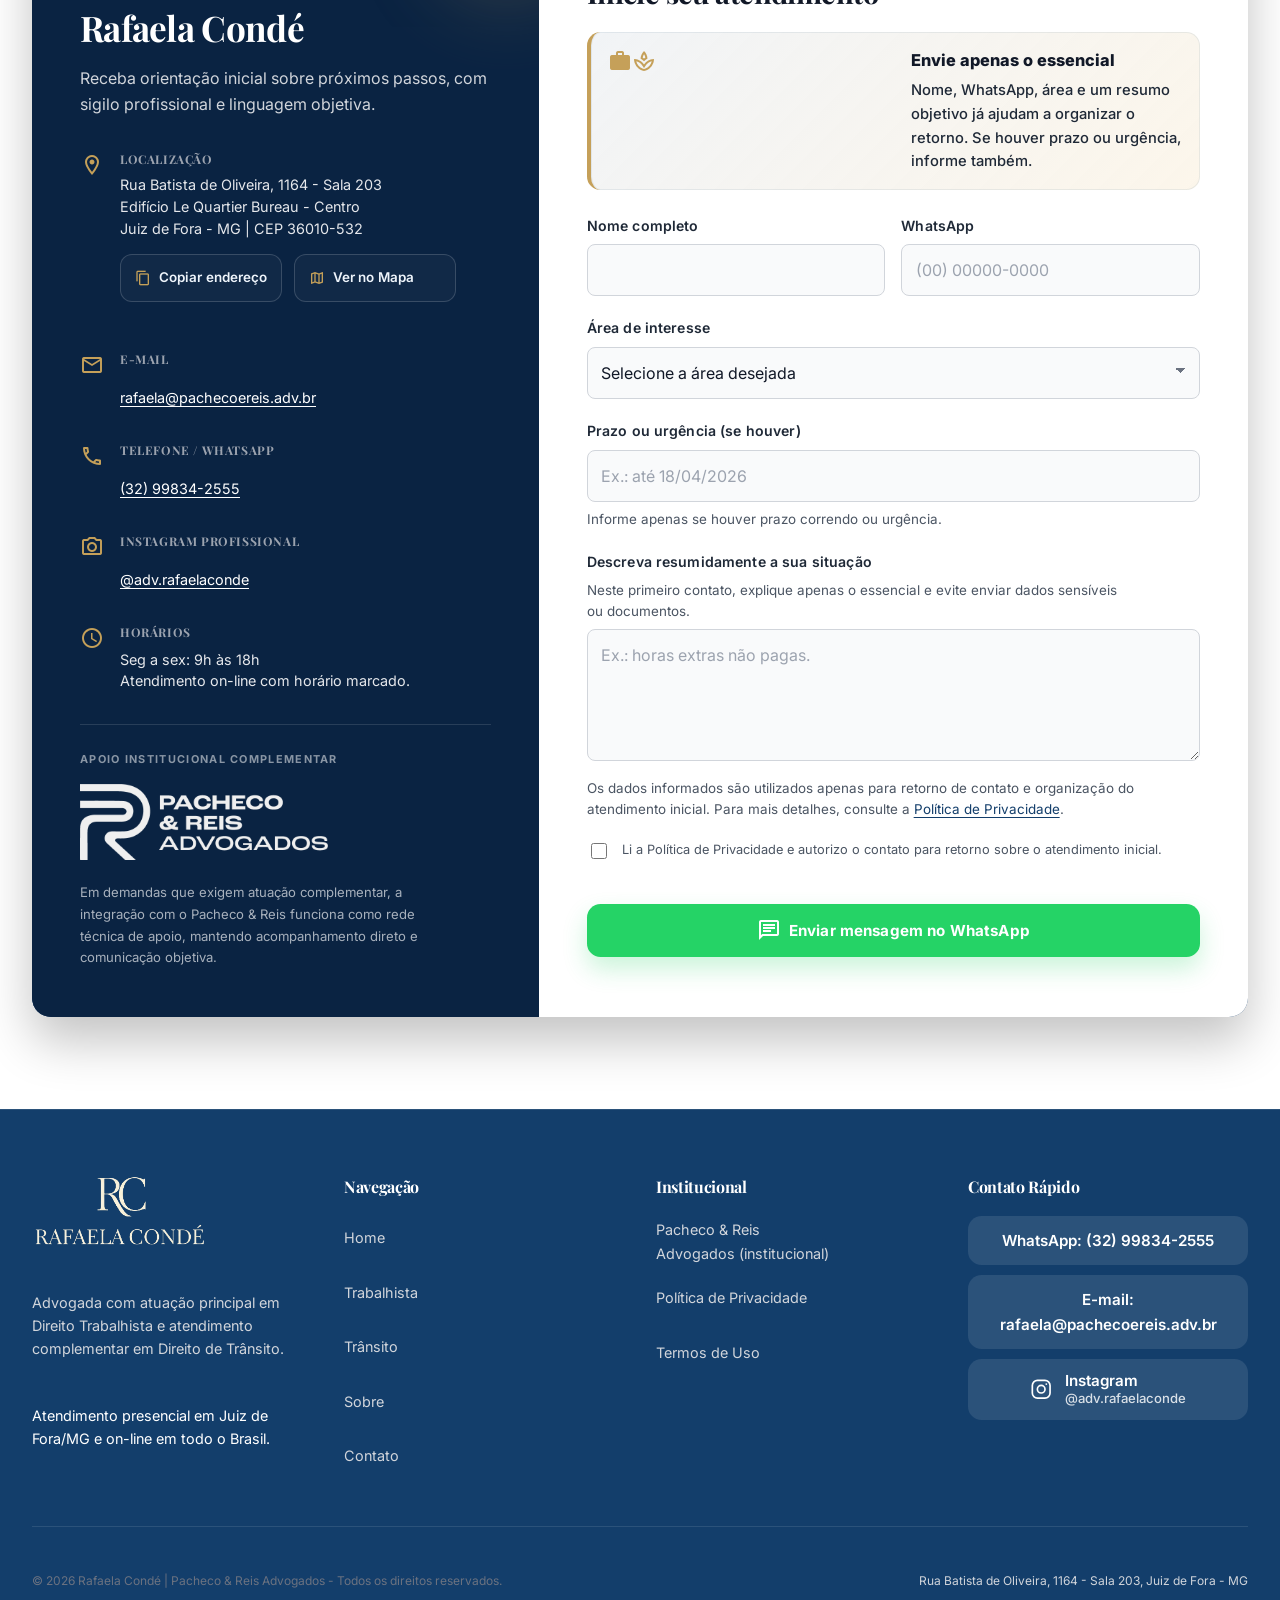
==== commit ed503faa: "feat(analytics): instrument contact CTAs on home" ====
--- a/index.html
+++ b/index.html
@@ -46,10 +46,13 @@
       (() => {
         const GA_ID = "G-N1Q726MW35";
         const ICONS_HREF = "https://fonts.googleapis.com/icon?family=Material+Icons+Outlined";
+        const analyticsEnabled = ["rafaelaconde.adv.br", "www.rafaelaconde.adv.br"].includes(window.location.hostname);
+        const contactPage = "home";
+        const directPositions = new Set(["header_desktop","header_mobile","hero","services","traffic_card","contact_section","footer","mobile_fixed"]);
         let didLoad = false;
         window.dataLayer = window.dataLayer || [];
         window.gtag = window.gtag || function gtag() { window.dataLayer.push(arguments); };
-        window.gtag("js", new Date());
+        if (analyticsEnabled) window.gtag("js", new Date());
 
         const loadDeferredThirdParties = () => {
           if (didLoad) {
@@ -62,12 +65,12 @@
           iconsLink.href = ICONS_HREF;
           document.head.appendChild(iconsLink);
 
+          if (!analyticsEnabled || window["ga-disable-" + GA_ID] === true) return;
+          // Queue configuration before any custom event, even before gtag.js loads.
+          window.gtag("config", GA_ID, { transport_type: "beacon" });
           const gaScript = document.createElement("script");
           gaScript.async = true;
           gaScript.src = `https://www.googletagmanager.com/gtag/js?id=${GA_ID}`;
-          gaScript.onload = () => {
-            window.gtag("config", GA_ID, { transport_type: "beacon" });
-          };
           document.head.appendChild(gaScript);
         };
 
@@ -77,6 +80,28 @@
             window.removeEventListener(eventName, triggerLoad, interactionOptions);
           });
         };
+
+        // Only fixed, allowlisted metadata; never read form values or the link URL.
+        window.trackContactIntent = (position, route) => {
+          if (!analyticsEnabled || window["ga-disable-" + GA_ID] === true) return;
+          if (!((route === "direct" && directPositions.has(position)) ||
+                (route === "form" && position === "contact_form" && contactPage === "home"))) return;
+          try {
+            triggerLoad();
+            window.gtag("event", "contact_intent", {
+              send_to: GA_ID,
+              contact_page: contactPage,
+              cta_position: position,
+              contact_route: route
+            });
+          } catch (_) {
+            // Analytics must not interrupt contact navigation.
+          }
+        };
+        document.addEventListener("click", (event) => {
+          const link = event.target instanceof Element ? event.target.closest("a[data-analytics-cta]") : null;
+          if (link) window.trackContactIntent(link.dataset.analyticsCta, "direct");
+        }, true);
 
         const interactionEvents = ["pointerdown", "keydown", "touchstart", "scroll"];
         const interactionOptions = { passive: true, once: true };
@@ -175,6 +200,7 @@
           <a class="nav-link" href="#contato">Contato</a>
           <a
             class="btn btn-primary btn-sm"
+            data-analytics-cta="header_desktop"
             href="https://wa.me/5532998342555?text=Ol%C3%A1.%20Vi%20o%20site%20e%20gostaria%20de%20orienta%C3%A7%C3%A3o%20inicial%20sobre%20%5BTrabalhista%2FTr%C3%A2nsito%5D.%20Resumo%3A%20%5B3%20linhas%5D.%20Prazo%2Furg%C3%AAncia%3A%20%5Bse%20houver%5D."
             rel="noopener noreferrer"
             target="_blank"
@@ -213,6 +239,7 @@
         <a class="mobile-nav-link" href="#contato">Contato</a>
         <a
           class="btn btn-primary btn-sm mobile-nav-cta"
+          data-analytics-cta="header_mobile"
           href="https://wa.me/5532998342555?text=Ol%C3%A1.%20Vi%20o%20site%20e%20gostaria%20de%20orienta%C3%A7%C3%A3o%20inicial%20sobre%20%5BTrabalhista%2FTr%C3%A2nsito%5D.%20Resumo%3A%20%5B3%20linhas%5D.%20Prazo%2Furg%C3%AAncia%3A%20%5Bse%20houver%5D."
           rel="noopener noreferrer"
           target="_blank"
@@ -259,6 +286,7 @@
             <div class="hero-actions">
               <a
                 class="btn btn-lg hero-primary-cta"
+                data-analytics-cta="hero"
                 href="https://wa.me/5532998342555?text=Ol%C3%A1.%20Vi%20o%20site%20e%20gostaria%20de%20orienta%C3%A7%C3%A3o%20inicial%20sobre%20%5BTrabalhista%2FTr%C3%A2nsito%5D.%20Resumo%3A%20%5B3%20linhas%5D.%20Prazo%2Furg%C3%AAncia%3A%20%5Bse%20houver%5D."
                 rel="noopener noreferrer"
                 target="_blank"
@@ -434,6 +462,7 @@
           <div class="section-actions">
             <a
               class="btn btn-primary btn-sm"
+              data-analytics-cta="services"
               href="https://wa.me/5532998342555?text=Ol%C3%A1.%20Vi%20o%20site%20e%20gostaria%20de%20orienta%C3%A7%C3%A3o%20inicial%20sobre%20%5BTrabalhista%2FTr%C3%A2nsito%5D.%20Resumo%3A%20%5B3%20linhas%5D.%20Prazo%2Furg%C3%AAncia%3A%20%5Bse%20houver%5D."
               rel="noopener noreferrer"
               target="_blank"
@@ -524,6 +553,7 @@
               </ul>
               <a
                 class="btn btn-primary btn-sm"
+                data-analytics-cta="traffic_card"
                 href="https://wa.me/5532998342555?text=Ol%C3%A1.%20Vi%20a%20p%C3%A1gina%20de%20Direito%20de%20Tr%C3%A2nsito%20e%20gostaria%20de%20orienta%C3%A7%C3%A3o%20inicial.%20Documento%20principal%3A%20%5Bnotifica%C3%A7%C3%A3o%2Fauto%2Fdecis%C3%A3o%5D.%20Data%20limite%3A%20%5Bdd%2Fmm%2Faaaa%2C%20se%20houver%5D.%20Resumo%3A%20%5B3%20linhas%5D."
                 rel="noopener noreferrer"
                 target="_blank"
@@ -925,6 +955,7 @@
                       <p class="contact-value">
                         <a
                           class="contact-link"
+                          data-analytics-cta="contact_section"
                           href="https://wa.me/5532998342555?text=Ol%C3%A1.%20Vi%20o%20site%20e%20gostaria%20de%20orienta%C3%A7%C3%A3o%20inicial%20sobre%20%5BTrabalhista%2FTr%C3%A2nsito%5D.%20Resumo%3A%20%5B3%20linhas%5D.%20Prazo%2Furg%C3%AAncia%3A%20%5Bse%20houver%5D."
                           rel="noopener noreferrer"
                           target="_blank"
@@ -1159,6 +1190,7 @@
             <h3 class="footer-title">Contato Rápido</h3>
             <a
               class="footer-cta"
+              data-analytics-cta="footer"
               href="https://wa.me/5532998342555?text=Ol%C3%A1.%20Vi%20o%20site%20e%20gostaria%20de%20orienta%C3%A7%C3%A3o%20inicial%20sobre%20%5BTrabalhista%2FTr%C3%A2nsito%5D.%20Resumo%3A%20%5B3%20linhas%5D.%20Prazo%2Furg%C3%AAncia%3A%20%5Bse%20houver%5D."
               rel="noopener noreferrer"
               target="_blank"
@@ -1201,6 +1233,7 @@
     <a
       aria-label="Falar no WhatsApp com a Dra. Rafaela"
       class="mobile-whatsapp-cta"
+      data-analytics-cta="mobile_fixed"
       href="https://wa.me/5532998342555?text=Ol%C3%A1.%20Vi%20o%20site%20e%20gostaria%20de%20orienta%C3%A7%C3%A3o%20inicial%20sobre%20%5BTrabalhista%2FTr%C3%A2nsito%5D.%20Resumo%3A%20%5B3%20linhas%5D.%20Prazo%2Furg%C3%AAncia%3A%20%5Bse%20houver%5D."
       rel="noopener noreferrer"
       target="_blank"
@@ -1219,6 +1252,6 @@
       <span class="mobile-whatsapp-cta-label">Falar no WhatsApp com a Dra. Rafaela</span>
     </a>
 
-    <script defer src="assets/js/main.js?v=20260422-1"></script>
+    <script defer src="assets/js/main.js?v=20261124-1"></script>
   </body>
 </html>
--- a/assets/css/styles.css
+++ b/assets/css/styles.css
@@ -2516,6 +2516,55 @@
   background: rgba(255, 255, 255, 0.2);
 }
 
+/* Instagram no rodapé: mesmo botão dos demais contatos, com ícone de marca. */
+.footer-cta-social {
+  gap: 0.75rem;
+}
+
+.footer-cta-social .footer-cta-icon-wrap {
+  display: inline-flex;
+  align-items: center;
+  justify-content: center;
+  flex: 0 0 1.4rem;
+  width: 1.4rem;
+  height: 1.4rem;
+}
+
+.footer-cta-social .footer-cta-icon {
+  display: block;
+  width: 1.4rem;
+  height: 1.4rem;
+}
+
+.footer-cta-social .footer-cta-copy {
+  display: flex;
+  min-width: 0;
+  flex-direction: column;
+  align-items: flex-start;
+  line-height: 1.3;
+  text-align: left;
+}
+
+.footer-cta-social .footer-cta-label {
+  font-size: 0.95rem;
+  font-weight: 600;
+}
+
+.footer-cta-social .footer-cta-meta {
+  color: rgba(255, 255, 255, 0.82);
+  font-size: 0.82rem;
+  font-weight: 500;
+  overflow-wrap: anywhere;
+}
+
+.page-about .footer-cta.footer-cta-social {
+  flex-direction: row;
+  align-items: center;
+  justify-content: flex-start;
+  gap: 0.75rem;
+}
+
+
 .footer-bottom {
   border-top: 1px solid rgba(255, 255, 255, 0.1);
   padding-top: 2rem;
